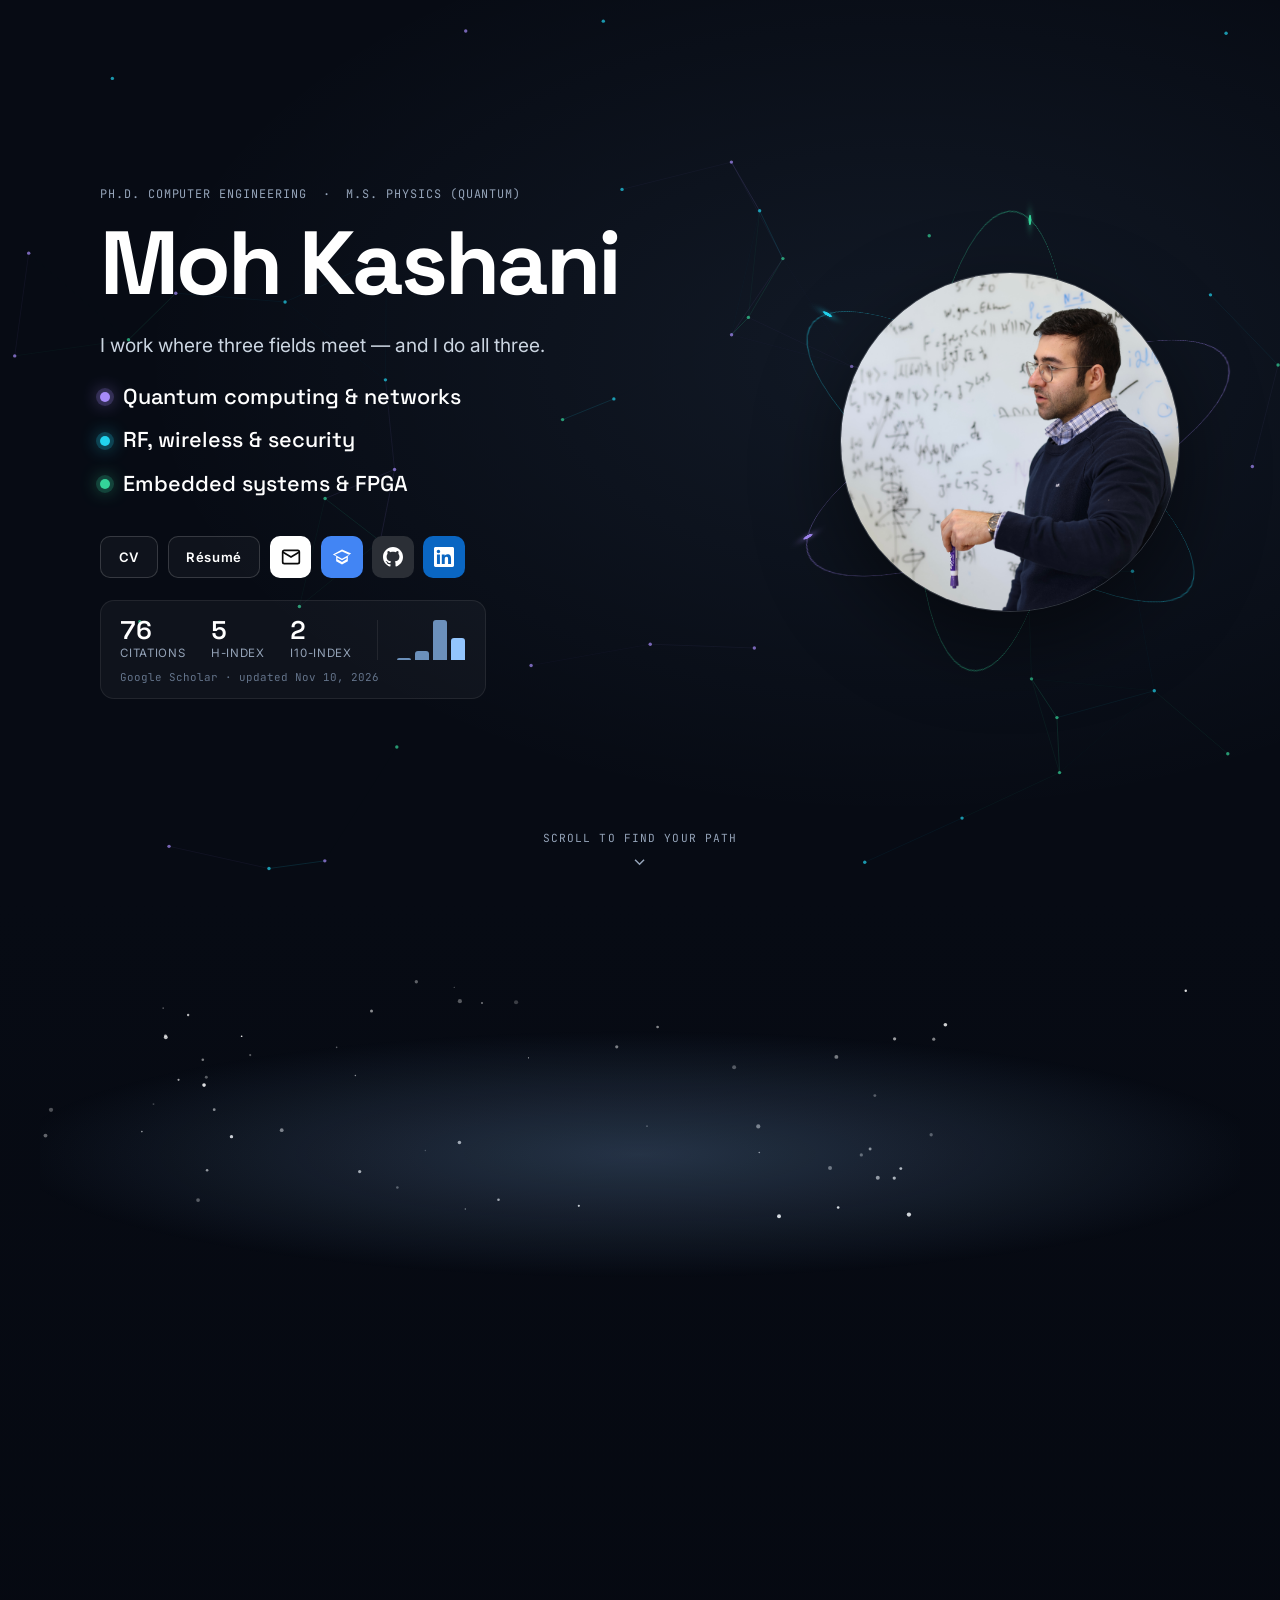
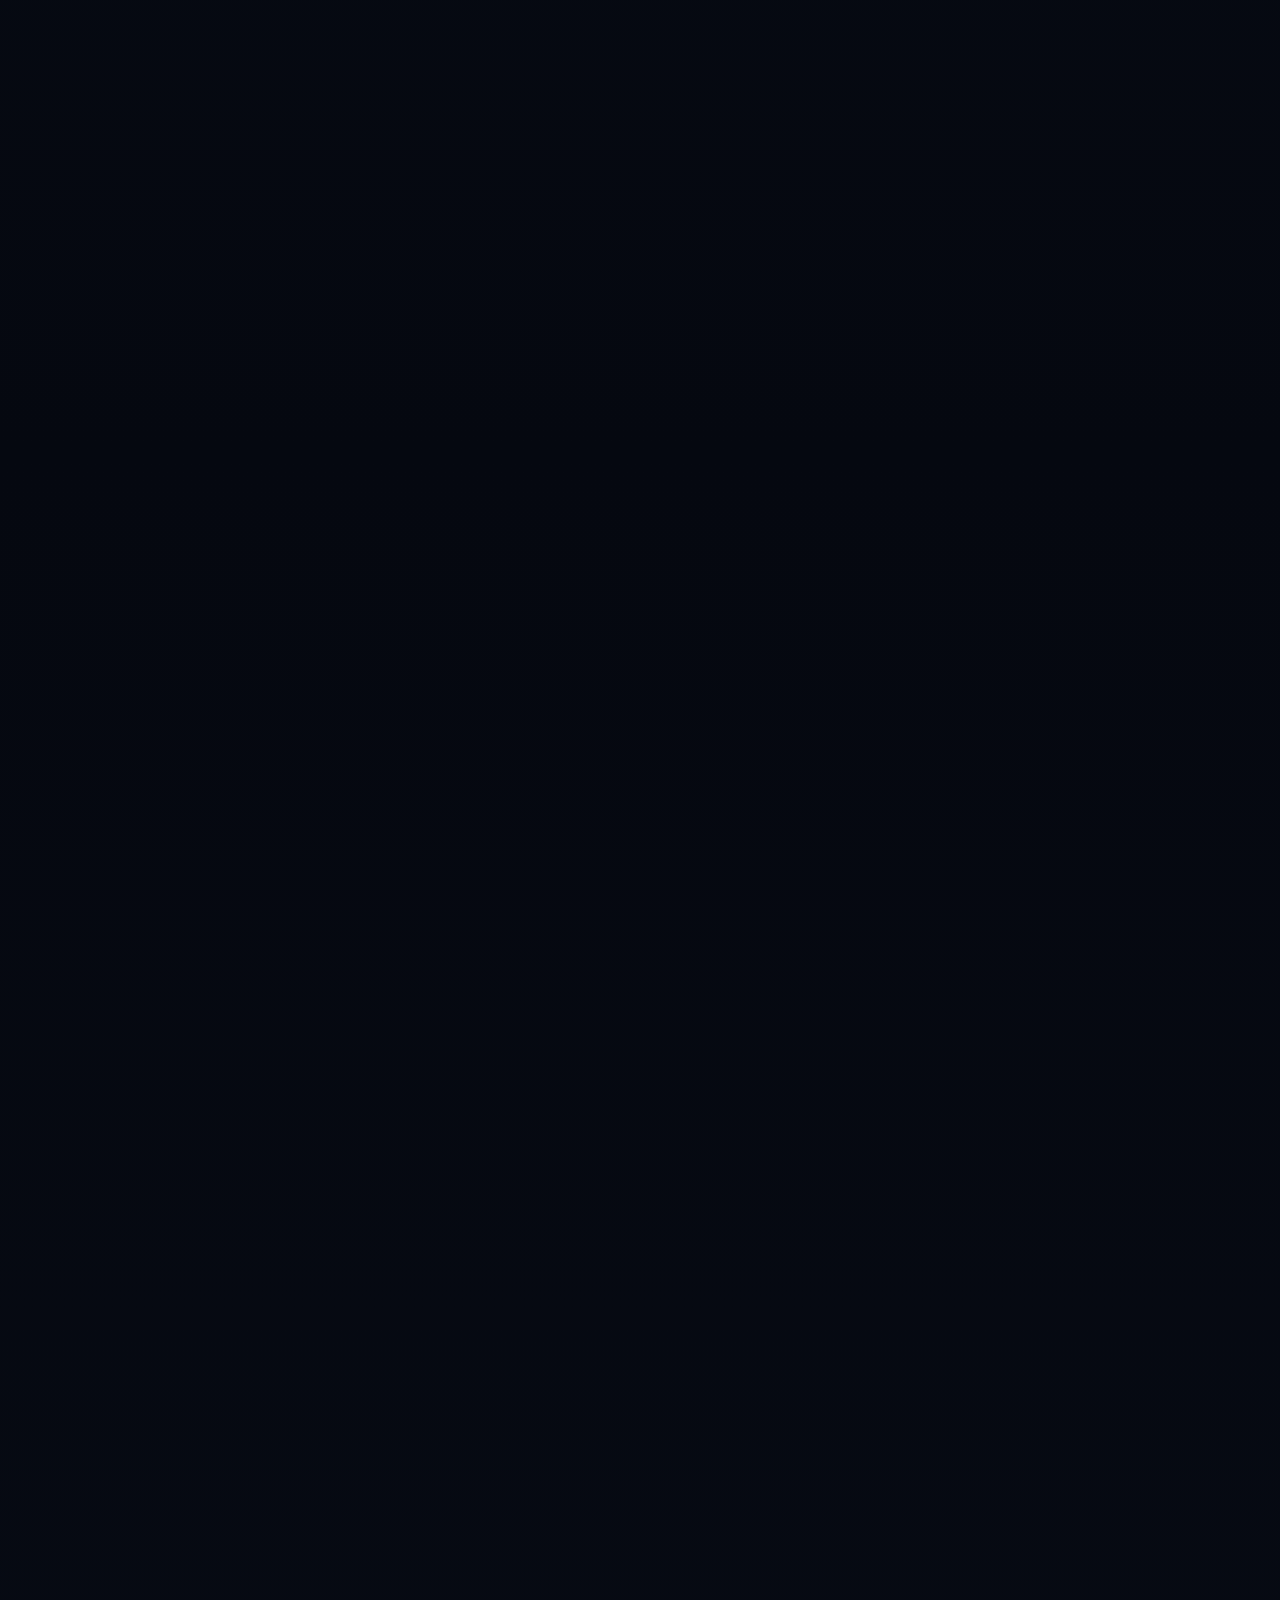
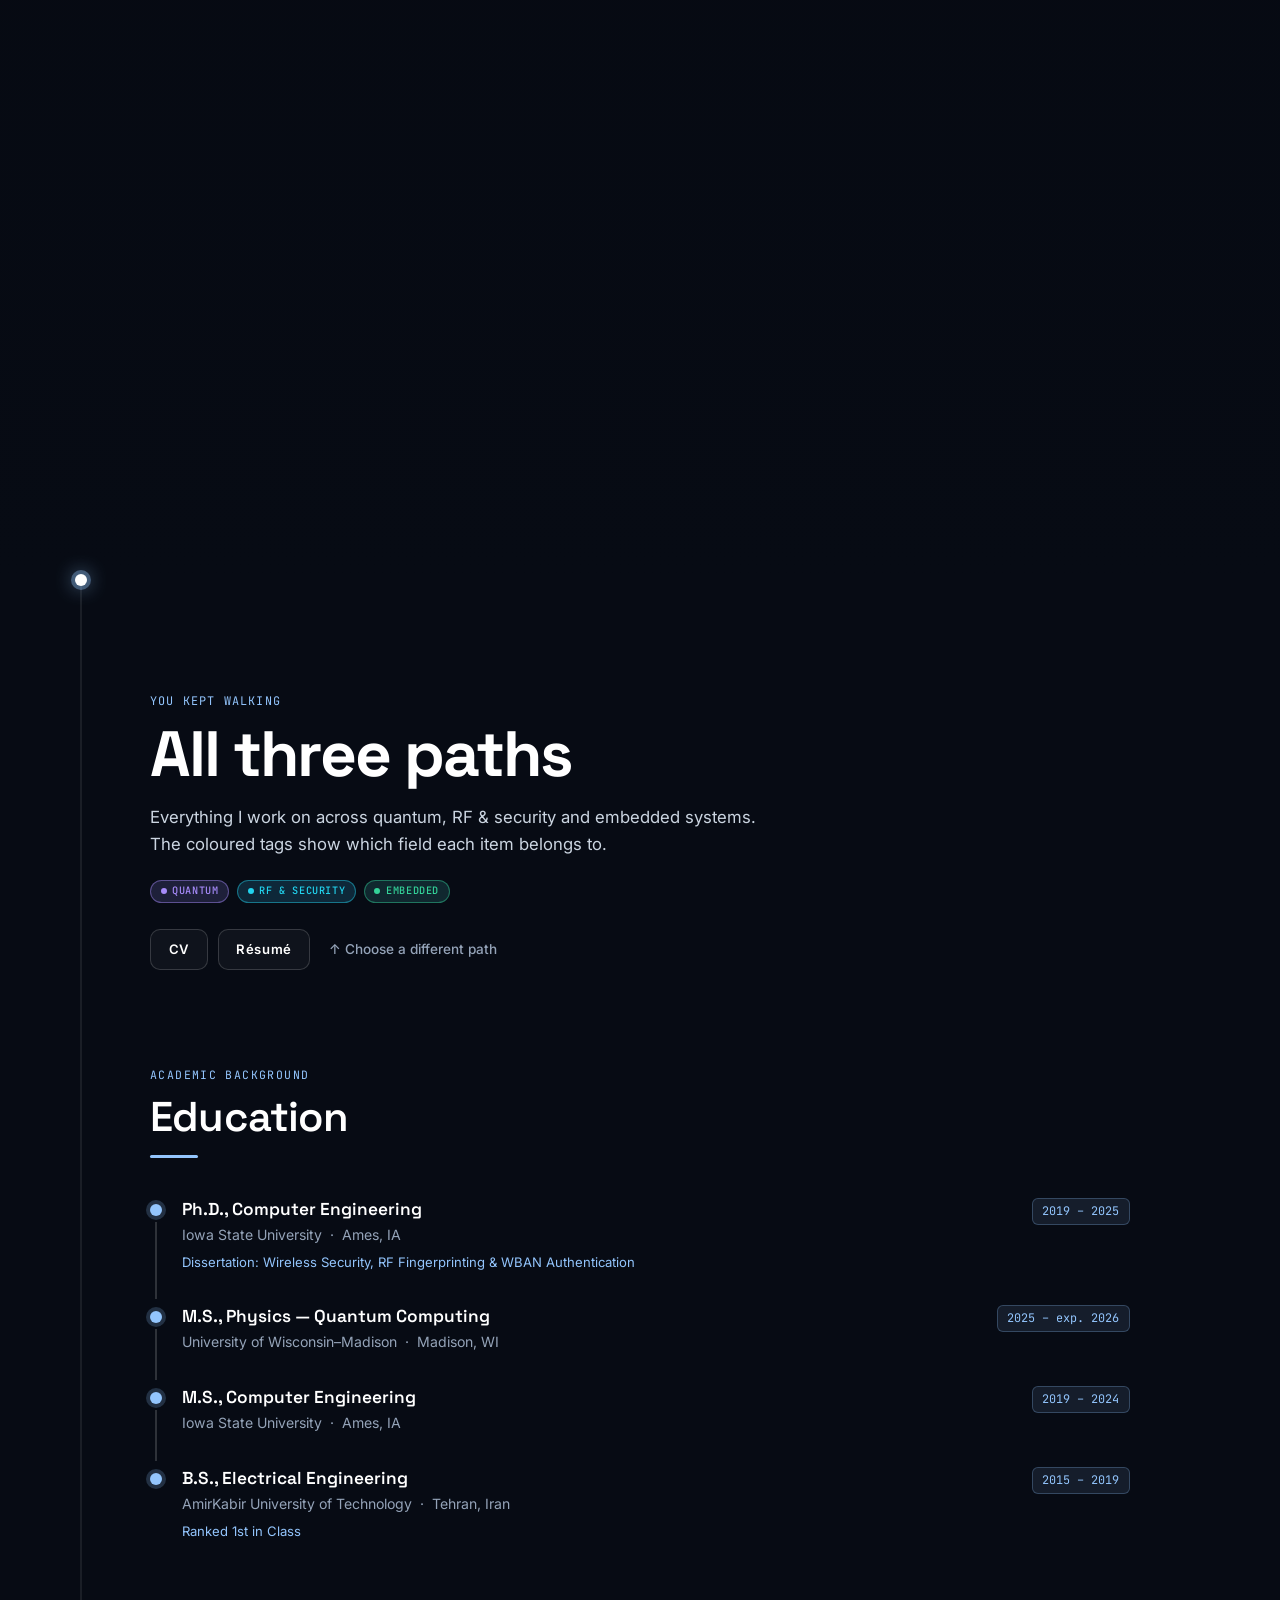
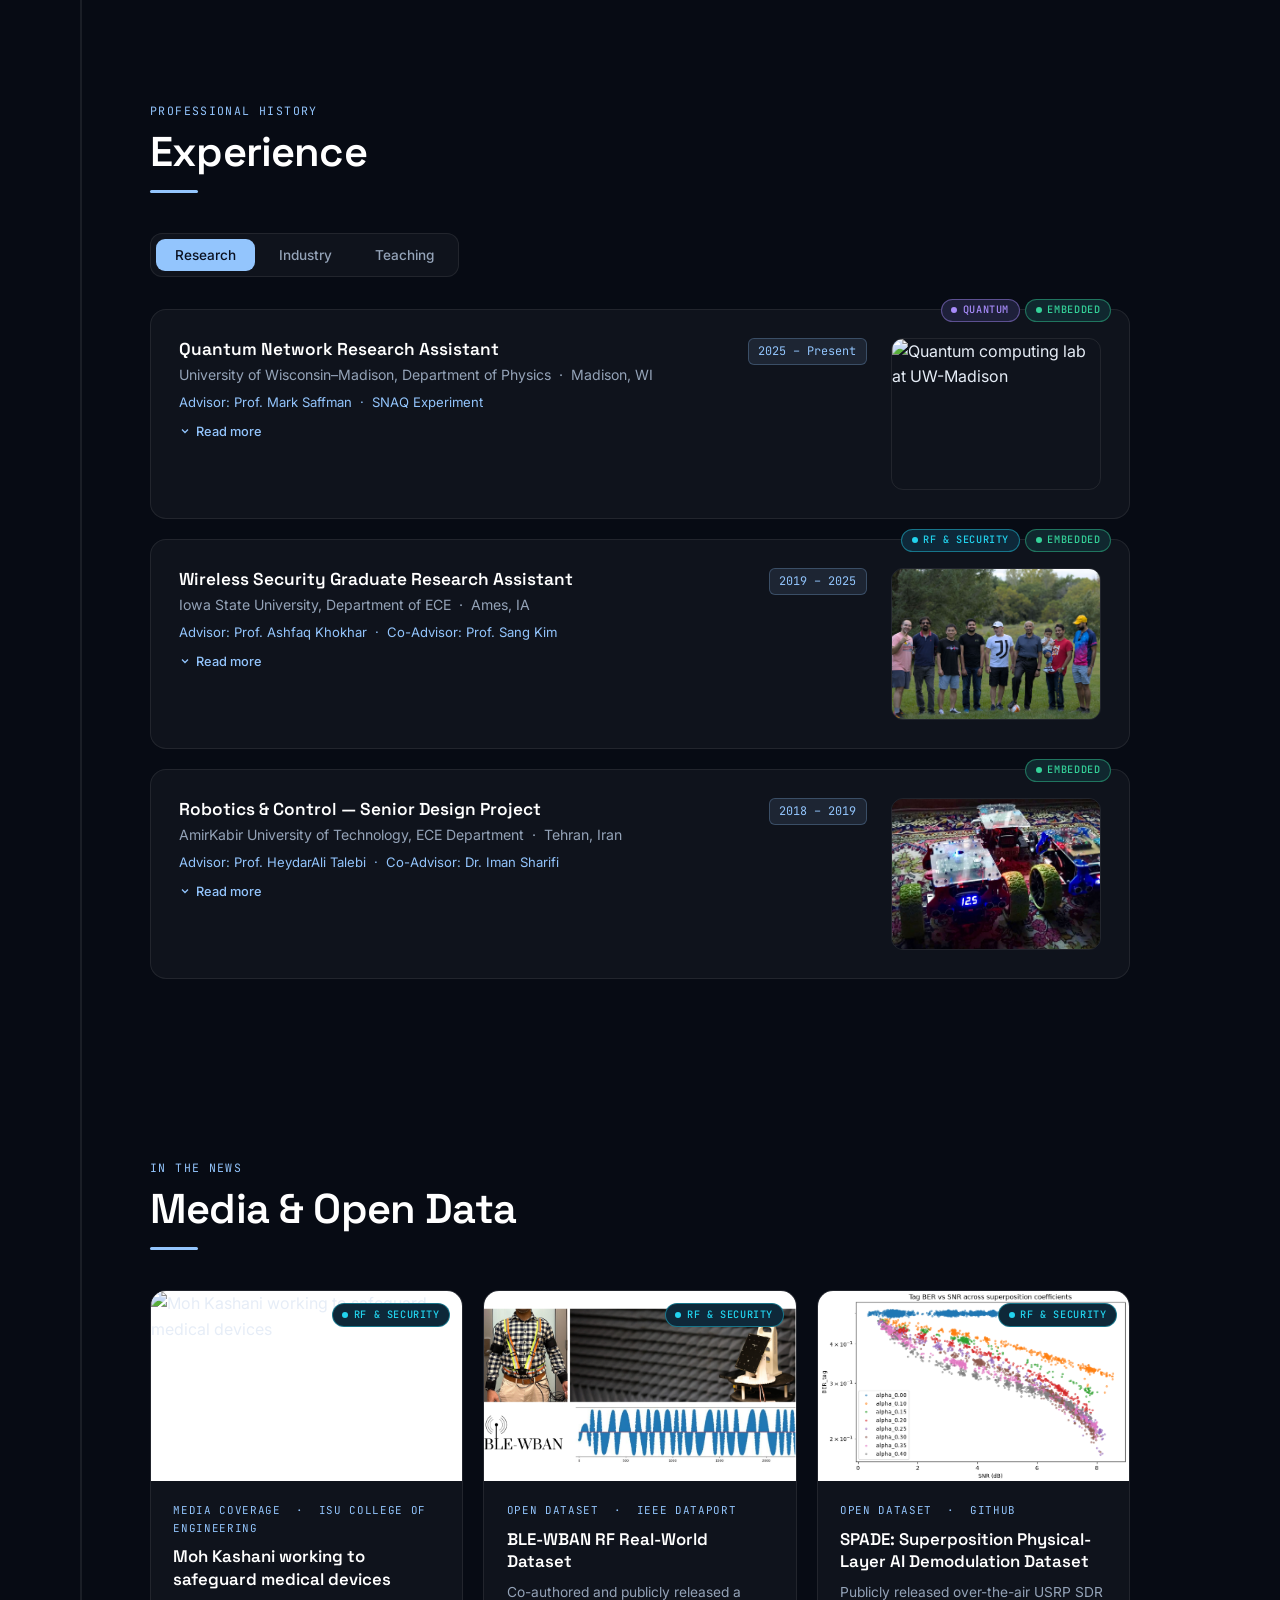
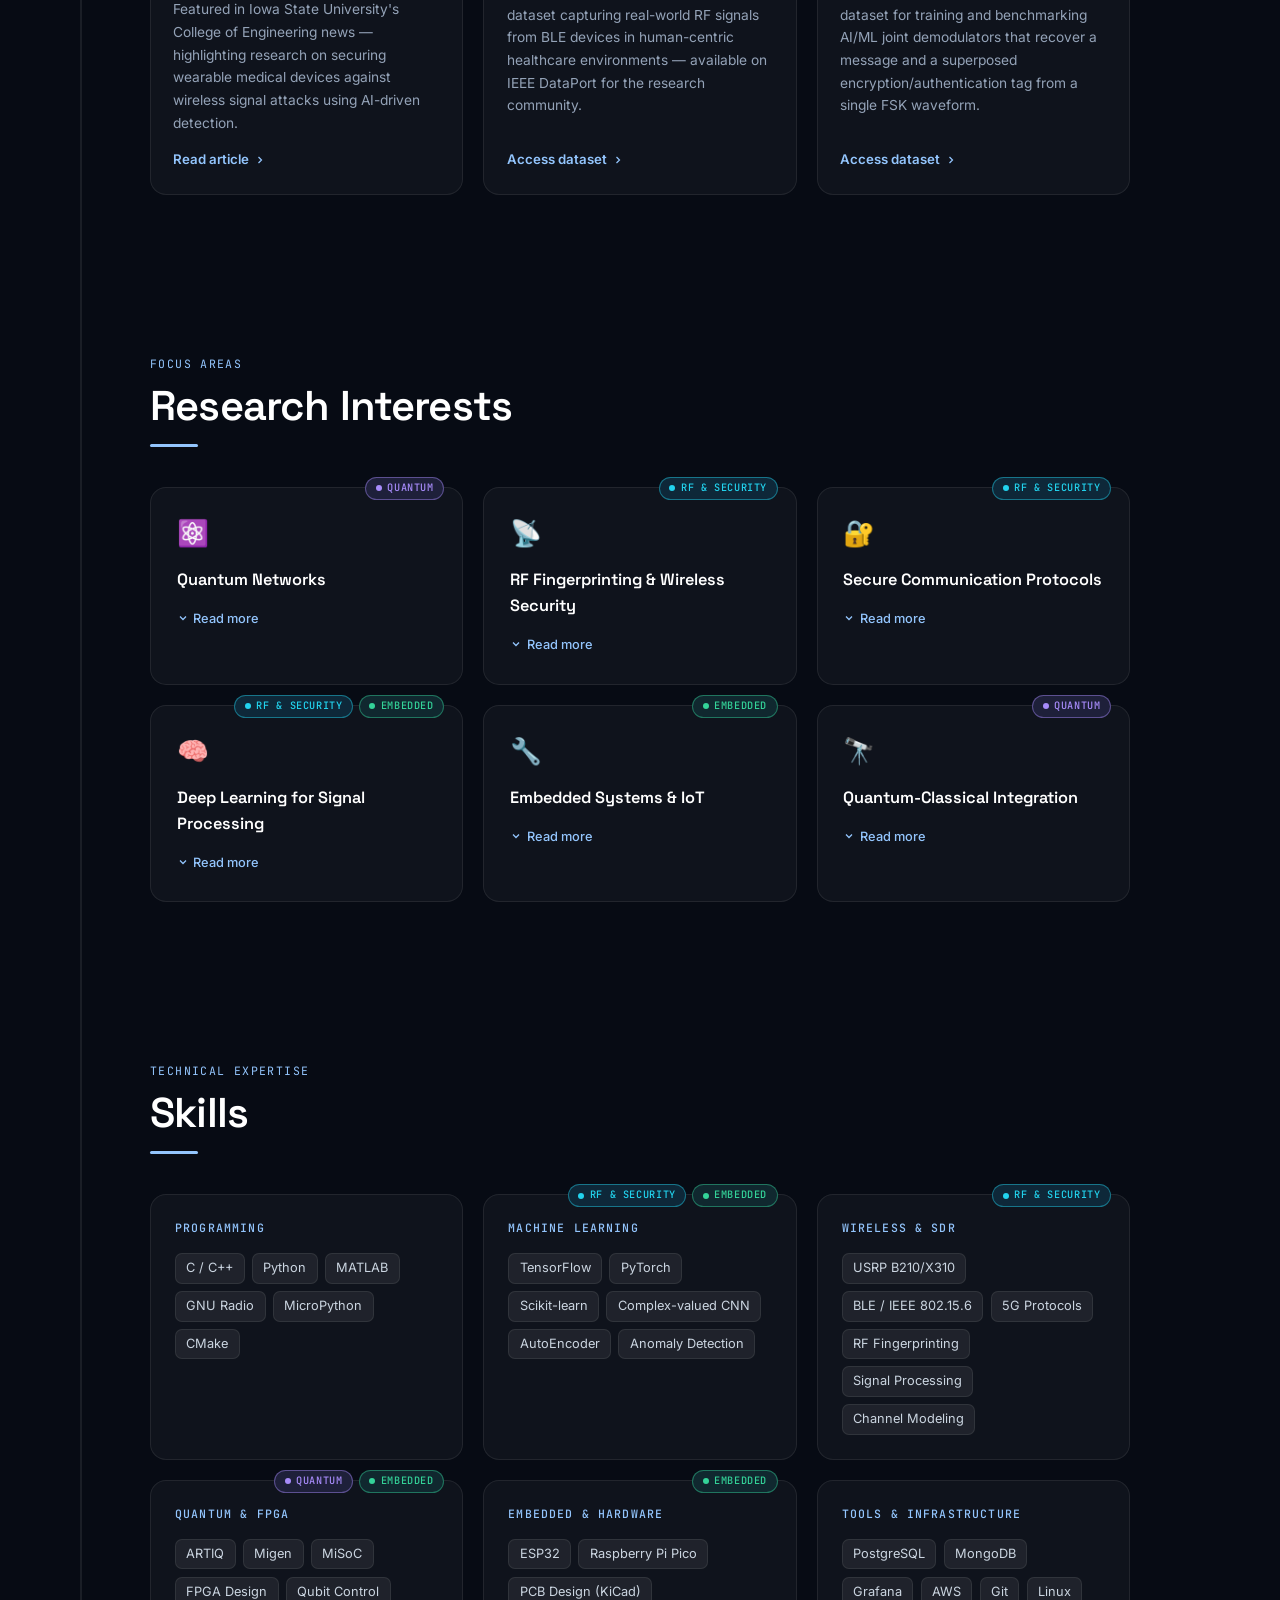
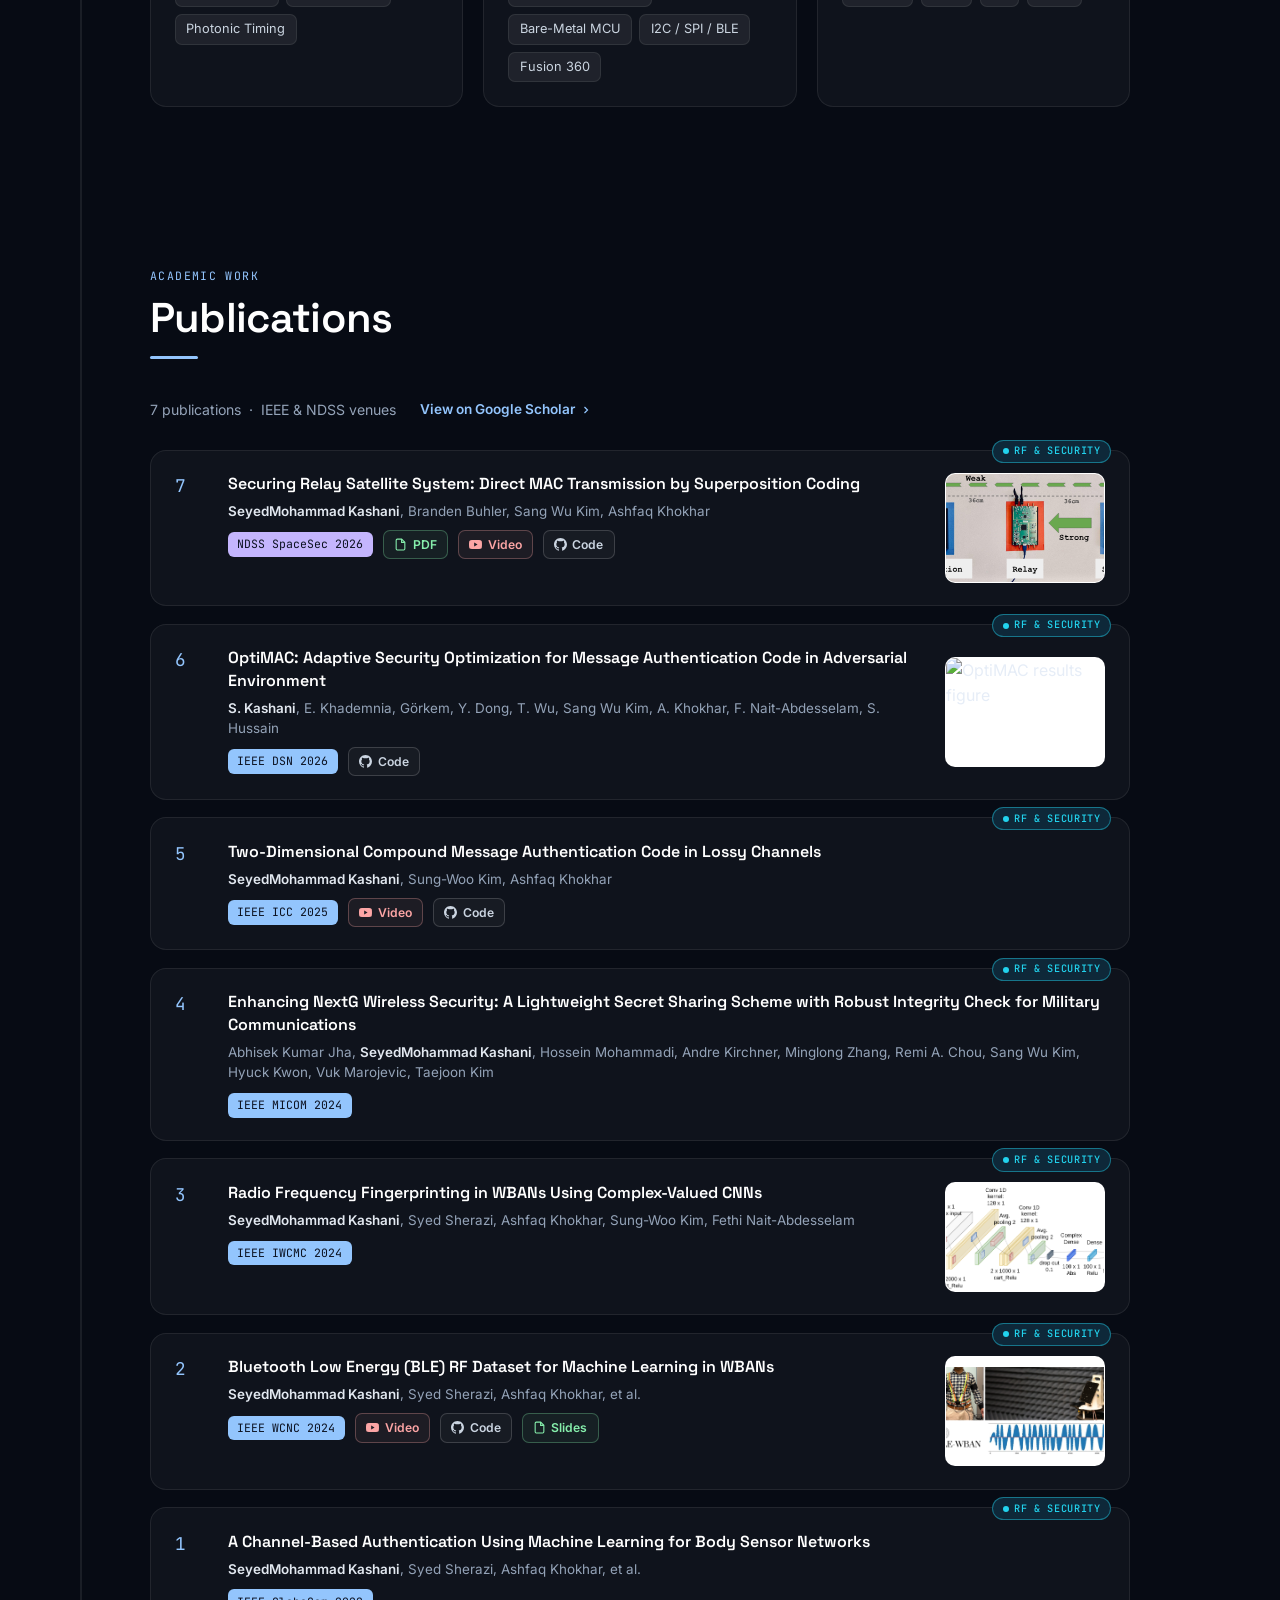
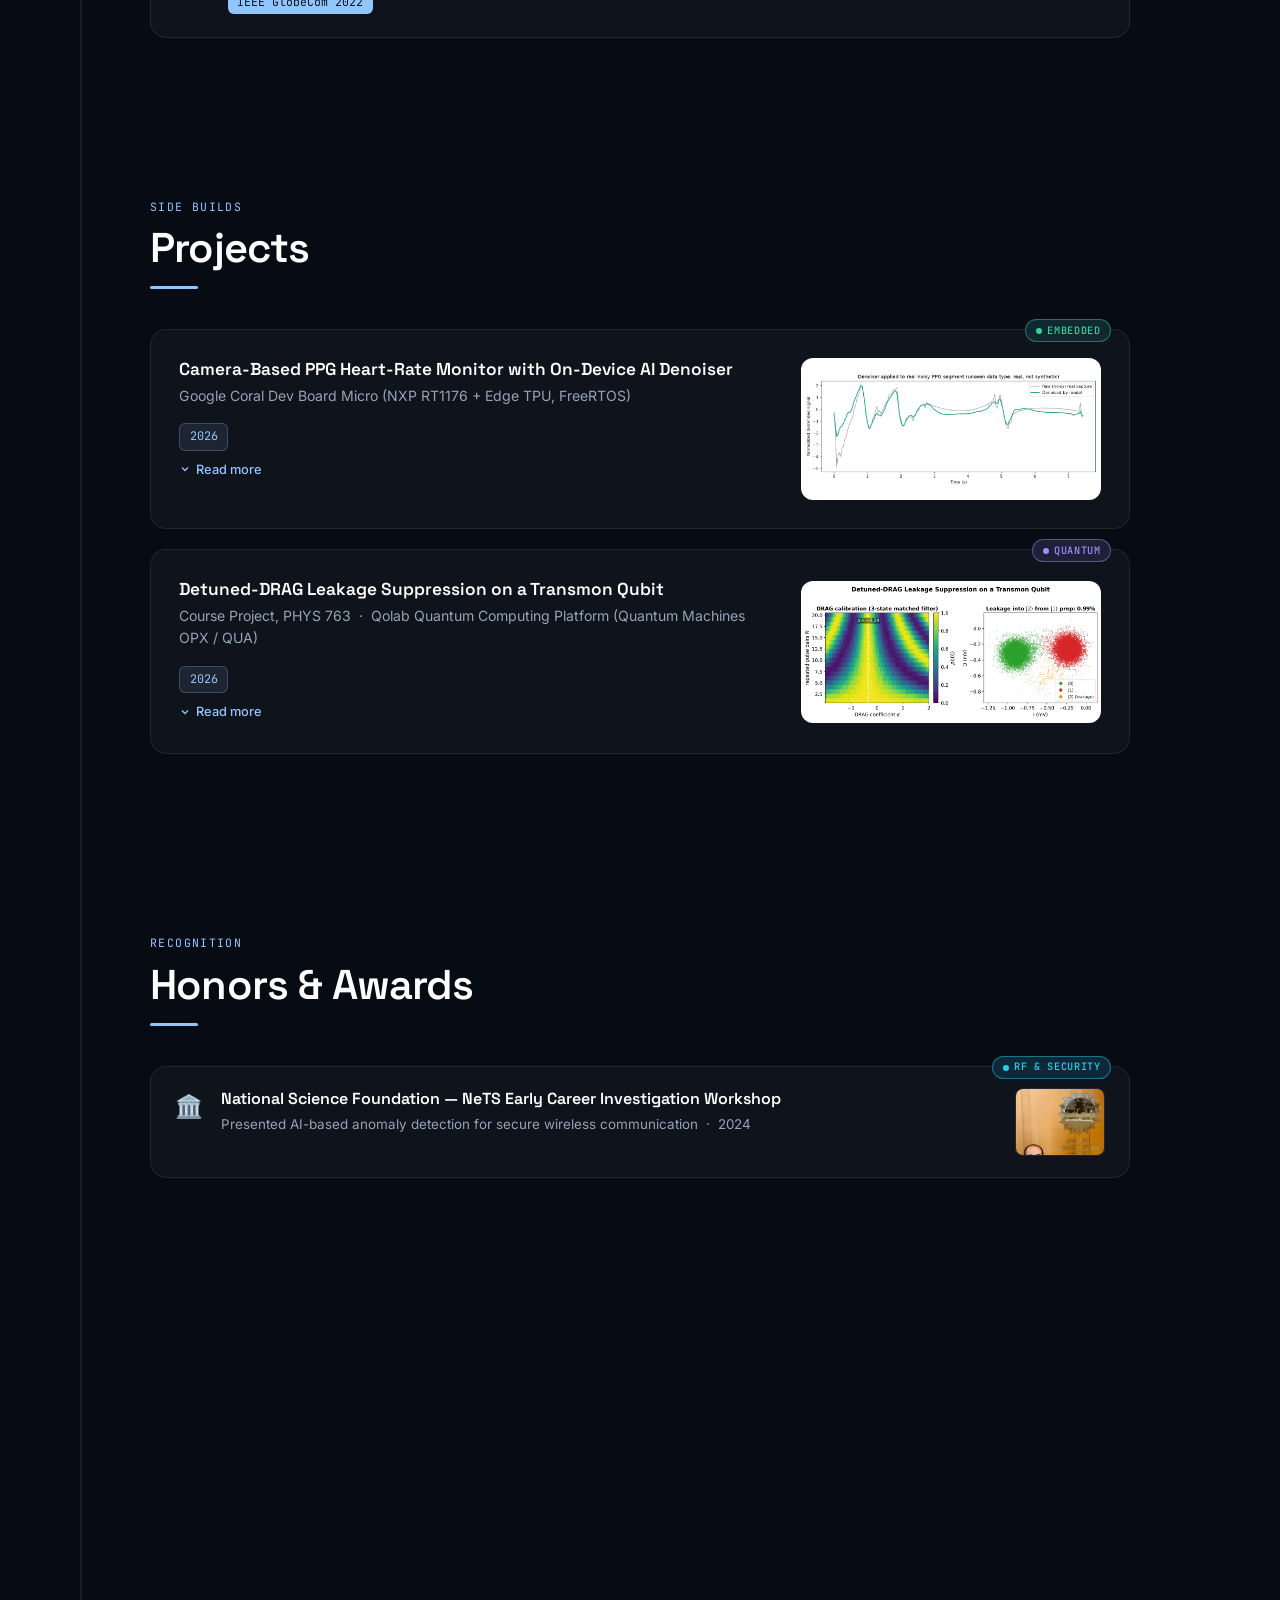
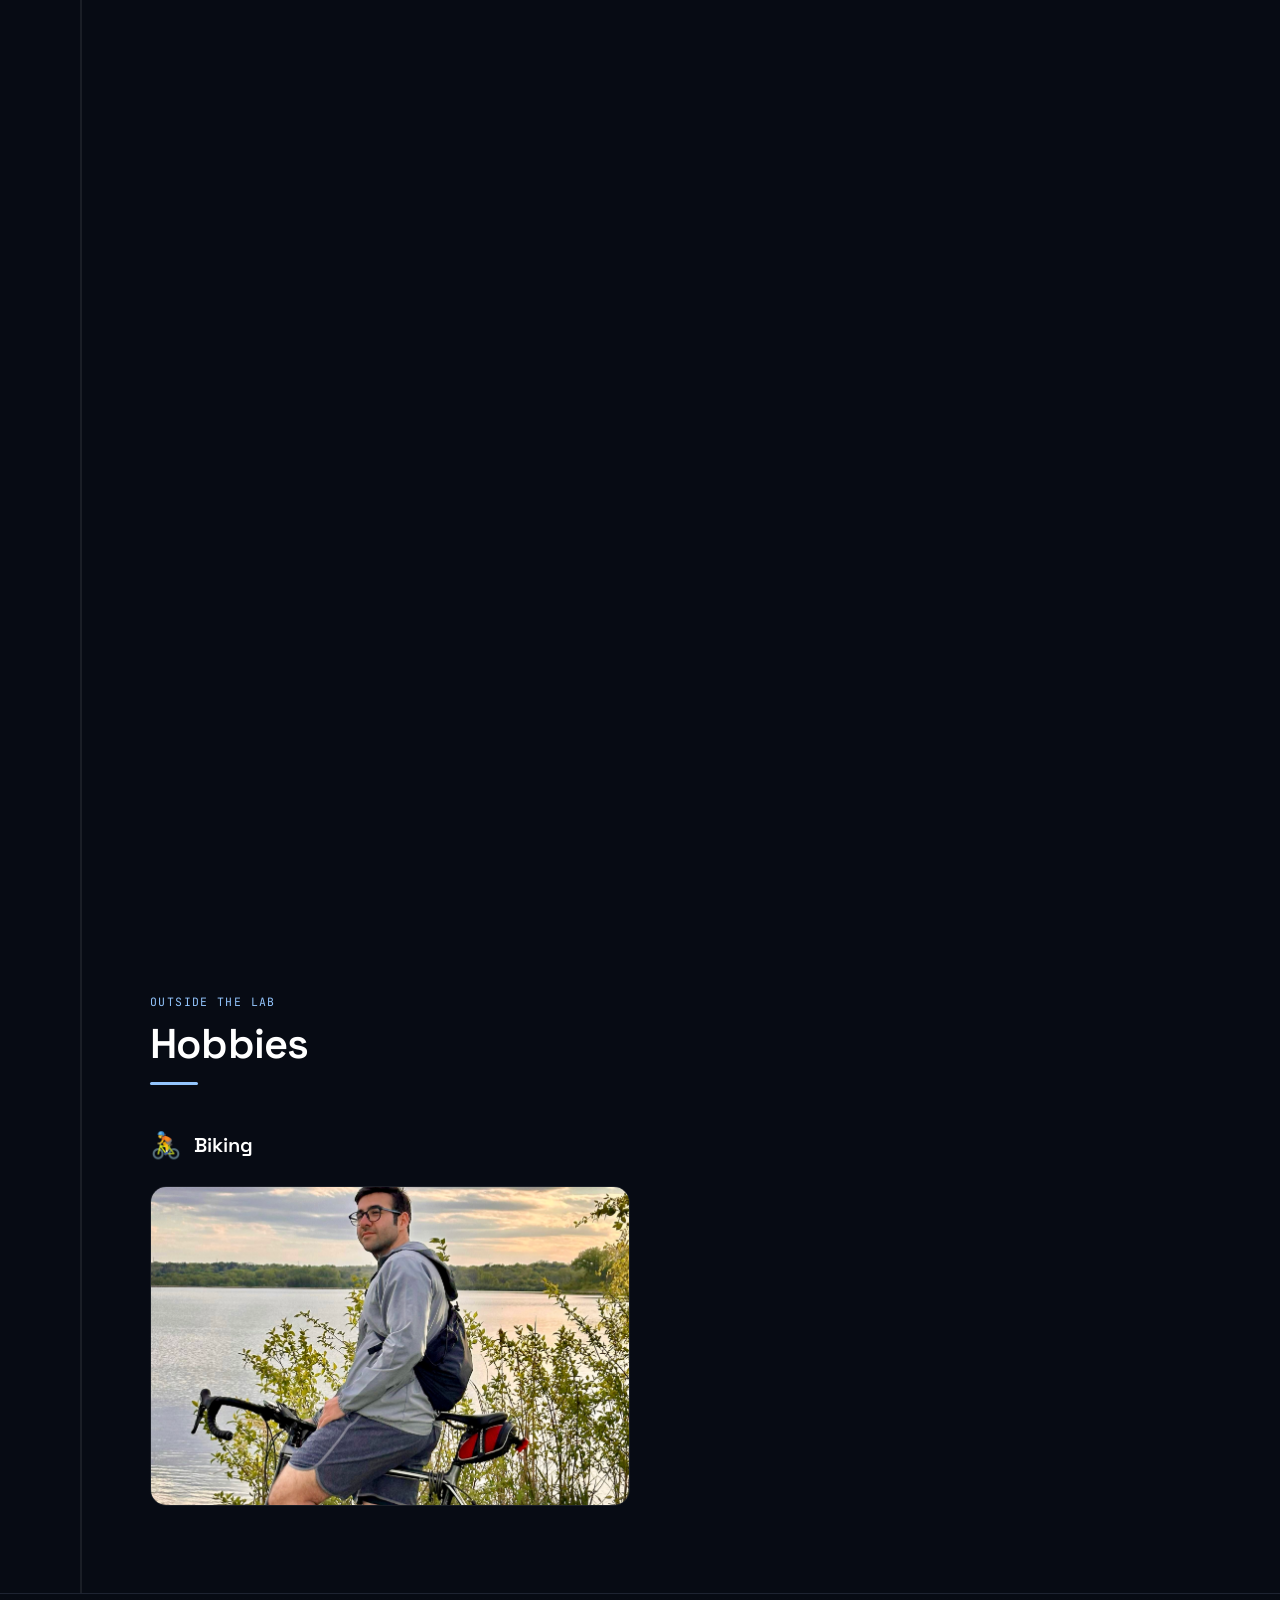
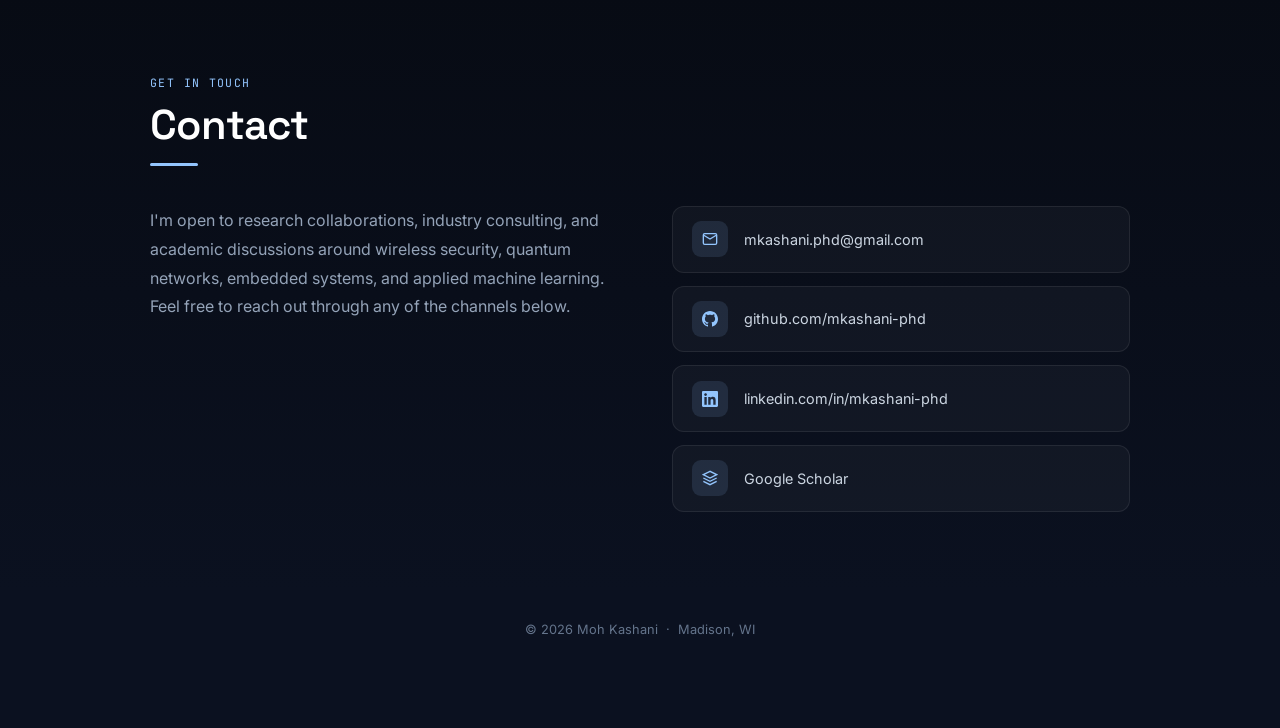
==== index.html @ 73354587 "Point CV links at renamed MohKashani_CV.pdf Co-Authored-By: Claude Opus 5.5 <noreply@anthropic.com>" ====
<!DOCTYPE html>
<html lang="en">
<head>
  <meta charset="UTF-8" />
  <meta name="viewport" content="width=device-width, initial-scale=1.0" />
  <meta name="description" content="Moh Kashani — Ph.D. in Computer Engineering. Research in quantum networks, wireless security, RF fingerprinting, and embedded systems." />
  <title>Moh Kashani</title>
  <link rel="preconnect" href="https://fonts.googleapis.com" />
  <link rel="preconnect" href="https://fonts.gstatic.com" crossorigin />
  <link href="https://fonts.googleapis.com/css2?family=Space+Grotesk:wght@500;600;700&family=Inter:wght@400;500;600&family=JetBrains+Mono:wght@500&display=swap" rel="stylesheet" />
  <link rel="stylesheet" href="style.css" />
  <script>
    // Set the track before first paint so the accent colour doesn't flash
    (function () {
      var d = document.documentElement, q = new URLSearchParams(location.search).get('track') || location.hash.slice(1);
      d.classList.add('js');
      if (['quantum', 'rf', 'embedded'].indexOf(q) !== -1) d.dataset.track = q;
    })();
  </script>
</head>
<body>

  <!-- ======== NAVBAR ======== -->
  <nav id="navbar">
    <a href="#home" class="nav-brand">Moh Kashani</a>
    <button class="nav-toggle" onclick="toggleMenu()" aria-label="Toggle menu">
      <span></span><span></span><span></span>
    </button>
    <ul class="nav-links" id="nav-links">
      <li><a href="#education" onclick="closeMenu()">Education</a></li>
      <li><a href="#experience" onclick="closeMenu()">Experience</a></li>
      <li><a href="#media" onclick="closeMenu()">Media</a></li>
      <li><a href="#research" onclick="closeMenu()">Research</a></li>
      <li><a href="#publications" onclick="closeMenu()">Publications</a></li>
      <li><a href="#projects" onclick="closeMenu()">Projects</a></li>
      <li><a href="#awards" onclick="closeMenu()">Awards</a></li>
      <li><a href="#talks" onclick="closeMenu()">Talks</a></li>
      <li><a href="#hobbies" onclick="closeMenu()">Hobbies</a></li>
      <li><a href="#contact" onclick="closeMenu()">Contact</a></li>
    </ul>
    <div class="scroll-progress" id="scroll-progress"></div>
  </nav>

  <!-- ======== TRACK SWITCHER (floating) ======== -->
  <nav class="track-dock" id="track-dock" aria-label="Choose a field">
    <span class="dock-indicator" id="dock-indicator"></span>
    <span class="dock-label">Path</span>
    <button data-choose="all">All</button>
    <button data-choose="quantum"><span aria-hidden="true">⚛️</span> Quantum</button>
    <button data-choose="rf"><span aria-hidden="true">📡</span> <span class="dock-long">RF &amp; Security</span><span class="dock-short">RF</span></button>
    <button data-choose="embedded"><span aria-hidden="true">🔧</span> Embedded</button>
  </nav>
  <!-- ======== TRAVEL OVERLAY (path transition) ======== -->
  <div class="travel" id="travel" aria-hidden="true"></div>

  <!-- ======== INTRO ======== -->
  <section class="intro" id="home">
    <canvas id="intro-canvas" aria-hidden="true"></canvas>
    <div class="intro-inner" id="intro-inner">
      <div class="intro-text">
        <p class="intro-kicker">Ph.D. Computer Engineering &nbsp;·&nbsp; M.S. Physics (Quantum)</p>
        <h1 class="intro-name">Moh Kashani</h1>
        <p class="intro-lead">I work where three fields meet — and I do all three.</p>
        <ul class="intro-fields">
          <li style="--c:var(--q)"><span class="field-dot"></span>Quantum computing &amp; networks</li>
          <li style="--c:var(--r)"><span class="field-dot"></span>RF, wireless &amp; security</li>
          <li style="--c:var(--e)"><span class="field-dot"></span>Embedded systems &amp; FPGA</li>
        </ul>
        <div class="intro-actions">
          <a href="MohKashani_CV.pdf" download class="btn-doc" data-cv>CV</a>
          <a href="Resume.docx.pdf" download class="btn-doc" data-resume>Résumé</a>
            <a href="mailto:mkashani.phd@gmail.com" class="btn-primary btn-icon-only" aria-label="Contact Me">
              <svg width="20" height="20" viewBox="0 0 24 24" fill="none" stroke="currentColor" stroke-width="2"><path d="M4 4h16c1.1 0 2 .9 2 2v12c0 1.1-.9 2-2 2H4c-1.1 0-2-.9-2-2V6c0-1.1.9-2 2-2z"/><polyline points="22,6 12,12 2,6"/></svg>
            </a>
            <a href="https://scholar.google.com/citations?user=5fMw68EAAAAJ&hl=en" target="_blank" rel="noopener" class="btn-brand btn-scholar btn-icon-only" aria-label="Google Scholar">
              <svg width="20" height="20" viewBox="0 0 24 24" fill="currentColor"><path d="M12 3L1 9l4 2.18v6L12 21l7-3.82v-6L21 9l2-1.09L12 3zm5.5 11.82L12 18l-5.5-3.18V13l5.5 3 5.5-3v1.82zM12 14L3.5 9.27 12 5.5l8.5 3.77L12 14z"/></svg>
            </a>
            <a href="https://github.com/mkashani-phd" target="_blank" rel="noopener" class="btn-brand btn-github btn-icon-only" aria-label="GitHub">
              <svg width="20" height="20" viewBox="0 0 24 24" fill="currentColor"><path d="M12 0c-6.626 0-12 5.373-12 12 0 5.302 3.438 9.8 8.207 11.387.599.111.793-.261.793-.577v-2.234c-3.338.726-4.033-1.416-4.033-1.416-.546-1.387-1.333-1.756-1.333-1.756-1.089-.745.083-.729.083-.729 1.205.084 1.839 1.237 1.839 1.237 1.07 1.834 2.807 1.304 3.492.997.107-.775.418-1.305.762-1.604-2.665-.305-5.467-1.334-5.467-5.931 0-1.311.469-2.381 1.236-3.221-.124-.303-.535-1.524.117-3.176 0 0 1.008-.322 3.301 1.23.957-.266 1.983-.399 3.003-.404 1.02.005 2.047.138 3.006.404 2.291-1.552 3.297-1.23 3.297-1.23.653 1.653.242 2.874.118 3.176.77.84 1.235 1.911 1.235 3.221 0 4.609-2.807 5.624-5.479 5.921.43.372.823 1.102.823 2.222v3.293c0 .319.192.694.801.576 4.765-1.589 8.199-6.086 8.199-11.386 0-6.627-5.373-12-12-12z"/></svg>
            </a>
            <a href="https://www.linkedin.com/in/mkashani-phd/" target="_blank" rel="noopener" class="btn-brand btn-linkedin btn-icon-only" aria-label="LinkedIn">
              <svg width="20" height="20" viewBox="0 0 24 24" fill="currentColor"><path d="M20.447 20.452h-3.554v-5.569c0-1.328-.027-3.037-1.852-3.037-1.853 0-2.136 1.445-2.136 2.939v5.667H9.351V9h3.414v1.561h.046c.477-.9 1.637-1.85 3.37-1.85 3.601 0 4.267 2.37 4.267 5.455v6.286zM5.337 7.433c-1.144 0-2.063-.926-2.063-2.065 0-1.138.92-2.063 2.063-2.063 1.14 0 2.064.925 2.064 2.063 0 1.139-.925 2.065-2.064 2.065zm1.782 13.019H3.555V9h3.564v11.452zM22.225 0H1.771C.792 0 0 .774 0 1.729v20.542C0 23.227.792 24 1.771 24h20.451C23.2 24 24 23.227 24 22.271V1.729C24 .774 23.2 0 22.222 0h.003z"/></svg>
            </a>
        </div>
        <!-- Google Scholar stats: values below are a fallback; site.js refreshes them from scholar.json on load -->
        <a class="scholar-stats" id="scholar-stats" href="https://scholar.google.com/citations?user=5fMw68EAAAAJ&hl=en" target="_blank" rel="noopener" aria-label="Google Scholar profile statistics">
          <span class="ss-stat"><span class="ss-num" data-ss="citations">76</span><span class="ss-label">Citations</span></span>
          <span class="ss-stat"><span class="ss-num" data-ss="h_index">5</span><span class="ss-label">h-index</span></span>
          <span class="ss-stat"><span class="ss-num" data-ss="i10_index">2</span><span class="ss-label">i10-index</span></span>
          <span class="ss-chart" id="ss-chart" aria-hidden="true"></span>
          <span class="ss-foot">Google Scholar<span class="ss-updated" id="ss-updated"></span></span>
        </a>
      </div>
      <div class="intro-photo">
        <span class="orbit" style="--c:var(--q); --tilt:-25deg; --dur:9s"></span>
        <span class="orbit" style="--c:var(--r); --tilt:35deg; --dur:12s"></span>
        <span class="orbit" style="--c:var(--e); --tilt:95deg; --dur:15s"></span>
        <img src="img/personal_image.jpg" alt="Moh Kashani" />
      </div>
    </div>
    <div class="intro-cue" id="intro-cue">
      <span>Scroll to find your path</span>
      <svg width="18" height="18" viewBox="0 0 24 24" fill="none" stroke="currentColor" stroke-width="2"><polyline points="6 9 12 15 18 9"/></svg>
    </div>
  </section>

  <!-- ======== THE FORK — road splits into three paths as you scroll ======== -->
  <section class="fork" id="fork" aria-label="Choose a path">
    <div class="fork-stage" id="fork-stage">
      <div class="fork-head">
        <p class="fork-line" id="fork-line-1">The road splits three ways.</p>
        <p class="fork-line fork-line-2" id="fork-line-2">Pick a path — <span>or keep scrolling to see everything.</span></p>
      </div>
      <div class="road-cam" id="road-cam">
        <svg class="road" id="road" viewBox="0 0 1000 800" preserveAspectRatio="xMidYMax meet" aria-hidden="false">
          <defs>
            <linearGradient id="g-trunk" x1="0" y1="1" x2="0" y2="0">
              <stop offset="0" stop-color="#1c2638"/>
              <stop offset="1" stop-color="#101827"/>
            </linearGradient>
            <radialGradient id="g-horizon" cx="0.5" cy="0.5" r="0.5">
              <stop offset="0" stop-color="#93c5fd" stop-opacity="0.22"/>
              <stop offset="1" stop-color="#93c5fd" stop-opacity="0"/>
            </radialGradient>
            <clipPath id="trunk-clip">
              <rect id="trunk-clip-rect" x="0" y="800" width="1000" height="0"/>
            </clipPath>
            <mask id="m-quantum" maskUnits="userSpaceOnUse" x="0" y="0" width="1000" height="800">
              <path class="branch-reveal" d="M500,440 Q470,290 160,210" pathLength="1" stroke="#fff" stroke-width="140" fill="none" stroke-dasharray="1 1" stroke-dashoffset="1"/>
            </mask>
            <mask id="m-rf" maskUnits="userSpaceOnUse" x="0" y="0" width="1000" height="800">
              <path class="branch-reveal" d="M500,440 Q500,300 500,170" pathLength="1" stroke="#fff" stroke-width="140" fill="none" stroke-dasharray="1 1" stroke-dashoffset="1"/>
            </mask>
            <mask id="m-embedded" maskUnits="userSpaceOnUse" x="0" y="0" width="1000" height="800">
              <path class="branch-reveal" d="M500,440 Q530,290 840,210" pathLength="1" stroke="#fff" stroke-width="140" fill="none" stroke-dasharray="1 1" stroke-dashoffset="1"/>
            </mask>
          </defs>
          <g id="stars"></g>
          <ellipse class="horizon" cx="500" cy="215" rx="560" ry="110" fill="url(#g-horizon)"/>
          <g clip-path="url(#trunk-clip)">
            <path class="trunk" d="M290,800 L710,800 L548,430 L452,430 Z"/>
            <path class="trunk-edge" d="M290,800 L452,430 M710,800 L548,430"/>
            <path class="road-dash trunk-dash" d="M500,800 L500,430"/>
          </g>
          <g class="branch" data-choose="quantum" data-b="quantum" style="--bc:var(--q)" mask="url(#m-quantum)">
            <path class="branch-road" d="M452,430 Q425,285 163,199 L157,221 Q480,300 510,430 Z"/>
            <path class="road-dash branch-dash" d="M500,430 Q470,290 160,210"/>
          </g>
          <g class="branch" data-choose="rf" data-b="rf" style="--bc:var(--r)" mask="url(#m-rf)">
            <path class="branch-road" d="M470,430 Q480,300 491,170 L509,170 Q520,300 530,430 Z"/>
            <path class="road-dash branch-dash" d="M500,430 Q500,300 500,170"/>
          </g>
          <g class="branch" data-choose="embedded" data-b="embedded" style="--bc:var(--e)" mask="url(#m-embedded)">
            <path class="branch-road" d="M548,430 Q575,285 837,199 L843,221 Q520,300 490,430 Z"/>
            <path class="road-dash branch-dash" d="M500,430 Q530,290 840,210"/>
          </g>
          <g class="dests" id="dests">
            <g class="dest" data-choose="quantum" data-b="quantum" style="--bc:var(--q)" tabindex="0" role="button" aria-label="Quantum path">
              <circle class="dest-halo" cx="160" cy="210" r="44"/>
              <circle class="dest-core" cx="160" cy="210" r="30"/>
              <svg class="track-anim" x="136" y="186" width="48" height="48" viewBox="0 0 64 64">
                <g><ellipse cx="32" cy="32" rx="26" ry="9"/><circle r="2.6" class="fill"><animateMotion dur="3s" repeatCount="indefinite" path="M6,32 a26,9 0 1,0 52,0 a26,9 0 1,0 -52,0"/></circle></g>
                <g transform="rotate(60 32 32)"><ellipse cx="32" cy="32" rx="26" ry="9"/><circle r="2.6" class="fill"><animateMotion dur="4s" repeatCount="indefinite" path="M58,32 a26,9 0 1,0 -52,0 a26,9 0 1,0 52,0"/></circle></g>
                <g transform="rotate(120 32 32)"><ellipse cx="32" cy="32" rx="26" ry="9"/><circle r="2.6" class="fill"><animateMotion dur="5s" repeatCount="indefinite" path="M6,32 a26,9 0 1,0 52,0 a26,9 0 1,0 -52,0"/></circle></g>
                <circle cx="32" cy="32" r="4" class="fill"/>
              </svg>
              <text class="dest-title" x="160" y="124" text-anchor="middle">Quantum</text>
              <text class="dest-sub" x="160" y="150" text-anchor="middle">Qubit control · ARTIQ · FPGA</text>
            </g>
            <g class="dest" data-choose="rf" data-b="rf" style="--bc:var(--r)" tabindex="0" role="button" aria-label="RF &amp; Security path">
              <circle class="dest-halo" cx="500" cy="170" r="44"/>
              <circle class="dest-core" cx="500" cy="170" r="30"/>
              <svg class="track-anim" x="476" y="146" width="48" height="48" viewBox="0 0 64 64">
                <circle class="anim-ring" cx="32" cy="30" r="6" vector-effect="non-scaling-stroke"/>
                <circle class="anim-ring" cx="32" cy="30" r="6" vector-effect="non-scaling-stroke"/>
                <circle class="anim-ring" cx="32" cy="30" r="6" vector-effect="non-scaling-stroke"/>
                <path d="M32 30 V58 M23 58 H41 M26 44 L32 30 L38 44"/>
                <circle cx="32" cy="30" r="3" class="fill"/>
              </svg>
              <text class="dest-title" x="500" y="84" text-anchor="middle">RF &amp; Security</text>
              <text class="dest-sub" x="500" y="110" text-anchor="middle">RF fingerprinting · Secure protocols</text>
            </g>
            <g class="dest" data-choose="embedded" data-b="embedded" style="--bc:var(--e)" tabindex="0" role="button" aria-label="Embedded path">
              <circle class="dest-halo" cx="840" cy="210" r="44"/>
              <circle class="dest-core" cx="840" cy="210" r="30"/>
              <svg class="track-anim" x="816" y="186" width="48" height="48" viewBox="0 0 64 64">
                <path class="anim-trace" d="M22 27 H10 V10"/><path class="anim-trace" d="M42 37 H54 V54"/><path class="anim-trace" d="M37 22 V8 H54"/><path class="anim-trace" d="M27 42 V56 H10"/>
                <path class="anim-pulse" pathLength="100" d="M22 27 H10 V10"/><path class="anim-pulse" pathLength="100" d="M42 37 H54 V54"/><path class="anim-pulse" pathLength="100" d="M37 22 V8 H54"/><path class="anim-pulse" pathLength="100" d="M27 42 V56 H10"/>
                <rect x="22" y="22" width="20" height="20" rx="2.5"/>
                <rect x="28" y="28" width="8" height="8" rx="1" class="fill"/>
              </svg>
              <text class="dest-title" x="840" y="124" text-anchor="middle">Embedded</text>
              <text class="dest-sub" x="840" y="150" text-anchor="middle">Firmware · PCB · Edge AI</text>
            </g>
          </g>
        </svg>
      </div>
      <div class="fork-foot" id="fork-foot">
        <div class="fork-pills">
          <button data-choose="quantum" style="--bc:var(--q)">Quantum</button>
          <button data-choose="rf" style="--bc:var(--r)">RF &amp; Security</button>
          <button data-choose="embedded" style="--bc:var(--e)">Embedded</button>
        </div>
        <button class="fork-all" data-choose="all">See everything</button>
      </div>
    </div>
  </section>

  <!-- ======== CONTENT ======== -->
  <div class="content" id="content">
    <div class="content-road" aria-hidden="true">
      <div class="content-road-fill" id="content-road-fill">
        <span class="lane lane-quantum"></span><span class="lane lane-rf"></span><span class="lane lane-embedded"></span>
      </div>
    </div>

    <header class="path-head">
      <div class="container">
        <p class="path-kicker" id="path-kicker"></p>
        <h2 class="path-title" id="path-title"></h2>
        <p class="path-desc" id="path-desc"></p>
        <div class="path-legend">
          <span class="field-chip" data-f="quantum">Quantum</span>
          <span class="field-chip" data-f="rf">RF &amp; Security</span>
          <span class="field-chip" data-f="embedded">Embedded</span>
        </div>
        <div class="path-actions">
          <a href="MohKashani_CV.pdf" download class="btn-doc" data-cv>CV</a>
          <a href="Resume.docx.pdf" download class="btn-doc" data-resume>Résumé</a>
          <button class="path-switch" id="path-switch">↑ Choose a different path</button>
        </div>
      </div>
    </header>

  <main id="main">

  <!-- ======== EDUCATION ======== -->
  <section id="education" class="section-white">
    <div class="container">
      <p class="section-label">Academic Background</p>
      <h2 class="section-title">Education</h2>
      <div class="section-divider"></div>
      <div class="edu-list">

        <div class="edu-item">
          <div class="edu-icon-col">
            <div class="edu-dot"></div>
            <div class="edu-line"></div>
          </div>
          <div class="edu-body">
            <div class="edu-header">
              <div>
                <div class="edu-degree">Ph.D., Computer Engineering</div>
                <div class="edu-school">Iowa State University &nbsp;·&nbsp; Ames, IA</div>
                <div class="edu-advisor">Dissertation: Wireless Security, RF Fingerprinting &amp; WBAN Authentication</div>
              </div>
              <span class="edu-year">2019 – 2025</span>
            </div>
          </div>
        </div>

        <div class="edu-item">
          <div class="edu-icon-col">
            <div class="edu-dot"></div>
            <div class="edu-line"></div>
          </div>
          <div class="edu-body">
            <div class="edu-header">
              <div>
                <div class="edu-degree">M.S., Physics — Quantum Computing</div>
                <div class="edu-school">University of Wisconsin–Madison &nbsp;·&nbsp; Madison, WI</div>
              </div>
              <span class="edu-year">2025 – exp. 2026</span>
            </div>
          </div>
        </div>

        <div class="edu-item">
          <div class="edu-icon-col">
            <div class="edu-dot"></div>
            <div class="edu-line"></div>
          </div>
          <div class="edu-body">
            <div class="edu-header">
              <div>
                <div class="edu-degree">M.S., Computer Engineering</div>
                <div class="edu-school">Iowa State University &nbsp;·&nbsp; Ames, IA</div>
              </div>
              <span class="edu-year">2019 – 2024</span>
            </div>
          </div>
        </div>

        <div class="edu-item edu-item-last">
          <div class="edu-icon-col">
            <div class="edu-dot"></div>
          </div>
          <div class="edu-body">
            <div class="edu-header">
              <div>
                <div class="edu-degree">B.S., Electrical Engineering</div>
                <div class="edu-school">AmirKabir University of Technology &nbsp;·&nbsp; Tehran, Iran</div>
                <div class="edu-advisor">Ranked 1st in Class</div>
              </div>
              <span class="edu-year">2015 – 2019</span>
            </div>
          </div>
        </div>

      </div>
    </div>
  </section>

  <!-- ======== EXPERIENCE ======== -->
  <section id="experience" class="section-light">
    <div class="container">
      <p class="section-label">Professional History</p>
      <h2 class="section-title">Experience</h2>
      <div class="section-divider"></div>

      <div class="exp-tabs">
        <button class="exp-tab active" data-panel="research-exp" onclick="showTab('research-exp', this)">Research</button>
        <button class="exp-tab" data-panel="industry-exp" onclick="showTab('industry-exp', this)">Industry</button>
        <button class="exp-tab" data-panel="teaching-exp" onclick="showTab('teaching-exp', this)">Teaching</button>
      </div>

      <!-- Research -->
      <div id="research-exp" class="exp-panel active">

        <div id="exp-quantum" data-track="quantum embedded" class="exp-item exp-item-with-photo">
          <div class="exp-main">
            <div class="exp-header">
              <div class="exp-meta">
                <div class="exp-role">Quantum Network Research Assistant</div>
                <div class="exp-org">University of Wisconsin–Madison, Department of Physics &nbsp;·&nbsp; Madison, WI</div>
                <div class="exp-advisor">Advisor: <a href="https://qpal.physics.wisc.edu/people.html" target="_blank" rel="noopener" class="exp-link">Prof. Mark Saffman</a> &nbsp;·&nbsp; SNAQ Experiment</div>
              </div>
              <span class="exp-date">2025 – Present</span>
            </div>
            <ul class="exp-bullets">
              <li>Designing and implementing <strong>real-time control systems</strong> for quantum computer and network experiments.</li>
              <li>Programming <strong>ARTIQ</strong> (Advanced Real-Time Infrastructure for Quantum Physics) boards for precise timing and deterministic control of qubits and photonic signals.</li>
              <li>Developing custom <strong>FPGA circuits</strong> and gateway extensions using Migen and MiSoC, tailored for distributed quantum networking applications.</li>
              <li>Integrating <strong>PostgreSQL databases</strong> and <strong>Grafana dashboards</strong> to visualize and analyze quantum experiment telemetry and IoT sensor data.</li>
              <li>Collaborating with experimental physicists to design synchronization protocols across quantum nodes; contributing to the lab's <strong>quantum network testbed</strong> focused on timing precision and fault tolerance.</li>
            </ul>
            <div style="margin-top: 1rem;">
              <a href="https://qpal.physics.wisc.edu/people.html" target="_blank" rel="noopener" class="exp-lab-link">
                <svg width="13" height="13" viewBox="0 0 24 24" fill="none" stroke="currentColor" stroke-width="2"><circle cx="12" cy="12" r="10"/><line x1="2" y1="12" x2="22" y2="12"/><path d="M12 2a15.3 15.3 0 0 1 4 10 15.3 15.3 0 0 1-4 10 15.3 15.3 0 0 1-4-10 15.3 15.3 0 0 1 4-10z"/></svg>
                QPAL Lab — People
              </a>
            </div>
          </div>
          <div class="exp-photo-wrap">
            <img src="img/saffman_Lab.png" alt="Quantum computing lab at UW-Madison" class="exp-photo" />
          </div>
        </div>

        <div id="exp-wireless" data-track="rf embedded" class="exp-item exp-item-with-photo">
          <div class="exp-main">
            <div class="exp-header">
              <div class="exp-meta">
                <div class="exp-role">Wireless Security Graduate Research Assistant</div>
                <div class="exp-org">Iowa State University, Department of ECE &nbsp;·&nbsp; Ames, IA</div>
                <div class="exp-advisor">Advisor: Prof. Ashfaq Khokhar &nbsp;·&nbsp; Co-Advisor: Prof. Sang Kim</div>
              </div>
              <span class="exp-date">2019 – 2025</span>
            </div>
            <ul class="exp-bullets">
              <li>Designed, collected, and analyzed large-scale <strong>RF datasets</strong> in an anechoic chamber using USRP X310 for ML-driven RF fingerprinting.</li>
              <li>Developed and implemented SuperImposing code on <strong>2-FSK</strong> wireless communication on USRP SDR platforms.</li>
              <li>Created and trained <strong>complex-valued CNN</strong> and real-valued CNN models for robust RF fingerprinting and anomaly detection.</li>
              <li>Implemented custom <strong>MAC and IP layers</strong> in embedded systems (ESP32, Raspberry Pi Pico) for secure wireless communication.</li>
              <li>Developed <strong>integrity check protocols</strong> enhancing security for healthcare sensors using IEEE 802.15.6 and BLE standards.</li>
            </ul>
          </div>
          <div class="exp-photo-wrap">
            <img src="img/ISU lab.jpg" alt="Wireless security research lab at Iowa State University" class="exp-photo" />
          </div>
        </div>

        <div data-track="embedded" class="exp-item exp-item-with-photo">
          <div class="exp-main">
            <div class="exp-header">
              <div class="exp-meta">
                <div class="exp-role">Robotics &amp; Control — Senior Design Project</div>
                <div class="exp-org">AmirKabir University of Technology, ECE Department &nbsp;·&nbsp; Tehran, Iran</div>
                <div class="exp-advisor">Advisor: Prof. HeydarAli Talebi &nbsp;·&nbsp; Co-Advisor: Dr. Iman Sharifi</div>
              </div>
              <span class="exp-date">2018 – 2019</span>
            </div>
            <ul class="exp-bullets">
              <li>Led a <strong>multi-agent autonomous vehicle platooning</strong> project using C for embedded control systems — awarded 2nd Best Senior Design Project.</li>
              <li>Designed and built three custom robot cars with digital control systems enabling real-time coordination and response across autonomous agents.</li>
              <li>Applied machine learning to enhance robot navigation and decision-making processes.</li>
            </ul>
            <div style="margin-top: 1rem;">
              <a href="https://www.youtube.com/watch?v=oB-bbhdsoCk" target="_blank" rel="noopener" class="pub-yt-link">
                <svg width="13" height="13" viewBox="0 0 24 24" fill="currentColor"><path d="M23.498 6.186a3.016 3.016 0 0 0-2.122-2.136C19.505 3.545 12 3.545 12 3.545s-7.505 0-9.377.505A3.017 3.017 0 0 0 .502 6.186C0 8.07 0 12 0 12s0 3.93.502 5.814a3.016 3.016 0 0 0 2.122 2.136c1.871.505 9.376.505 9.376.505s7.505 0 9.377-.505a3.015 3.015 0 0 0 2.122-2.136C24 15.93 24 12 24 12s0-3.93-.502-5.814zM9.545 15.568V8.432L15.818 12l-6.273 3.568z"/></svg>
                Watch Demo — Platoon Formation Control
              </a>
            </div>
          </div>
          <div class="exp-photo-wrap">
            <img src="img/robot car.jpeg" alt="Multi-agent robot cars senior design project" class="exp-photo" />
          </div>
        </div>

      </div>

      <!-- Industry -->
      <div id="industry-exp" class="exp-panel">
        <div id="exp-corteva" data-track="embedded rf" class="exp-item exp-item-with-photo">
          <div class="exp-main">
            <div class="exp-header">
              <div class="exp-meta">
                <div class="exp-role">Software &amp; Automation Engineer Intern</div>
                <div class="exp-org">Corteva Agriscience &nbsp;·&nbsp; Johnston, IA</div>
                <div class="exp-advisor">Supervisor: Joe Hynek</div>
              </div>
              <span class="exp-date">Jan – Dec 2023</span>
            </div>
            <ul class="exp-bullets">
              <li>Developed <strong>PCB boards for RFID-based seed tracking</strong>, selected matching antennas, and tested wireless reading range and optimized placement for a $700K+ project.</li>
              <li>Implemented MicroPython scripts and optimized embedded software for reliable, low-latency data handling across 350+ deployed boards.</li>
              <li>Worked in an <strong>agile cross-functional team</strong>, iterating rapidly to incorporate feedback from hardware, software, and data science teams.</li>
            </ul>
          </div>
          <div class="exp-photo-wrap">
            <img src="img/Corteva.JPG" alt="Corteva Agriscience internship" class="exp-photo" />
          </div>
        </div>
      </div>

      <!-- Teaching -->
      <div id="teaching-exp" class="exp-panel">
        <div data-track="all" class="exp-item">
          <div class="exp-header">
            <div class="exp-meta">
              <div class="exp-role">Teaching Assistant — Logic Circuits &amp; Introduction to C</div>
              <div class="exp-org">Iowa State University, ECE Department &nbsp;·&nbsp; Ames, IA</div>
              <div class="exp-advisor">Supervisors: Prof. Alexander Stoytchev &nbsp;·&nbsp; Prof. Thomas Daniels</div>
            </div>
            <span class="exp-date">2019 – 2022</span>
          </div>
          <div style="margin-top: 0.9rem;">
            <a href="https://www.ece.iastate.edu/~alexs/classes/2019_Fall_281/" target="_blank" rel="noopener" class="exp-lab-link">
              <svg width="13" height="13" viewBox="0 0 24 24" fill="none" stroke="currentColor" stroke-width="2"><circle cx="12" cy="12" r="10"/><line x1="2" y1="12" x2="22" y2="12"/><path d="M12 2a15.3 15.3 0 0 1 4 10 15.3 15.3 0 0 1-4 10 15.3 15.3 0 0 1-4-10 15.3 15.3 0 0 1 4-10z"/></svg>
              Course Page — CprE 281 Fall 2019
            </a>
          </div>
        </div>
        <div data-track="all" class="exp-item">
          <div class="exp-header">
            <div class="exp-meta">
              <div class="exp-role">Teaching Assistant — Computer Architecture &amp; Digital Control</div>
              <div class="exp-org">AmirKabir University of Technology, ECE Department &nbsp;·&nbsp; Tehran, Iran</div>
              <div class="exp-advisor">Supervisors: Prof. HeydarAli Talebi &nbsp;·&nbsp; Prof. Abolghasem Asadollah Raie</div>
            </div>
            <span class="exp-date">Jan – May 2019</span>
          </div>
        </div>
      </div>

    </div>
  </section>

  <!-- ======== NEWS & MEDIA ======== -->
  <section id="media" class="section-white">
    <div class="container">
      <p class="section-label">In the News</p>
      <h2 class="section-title">Media &amp; Open Data</h2>
      <div class="section-divider"></div>
      <div class="news-grid">

        <a href="https://news.engineering.iastate.edu/2025/01/14/moh-kashani-working-to-safeguard-medical-devices/" target="_blank" rel="noopener" data-track="rf" class="news-item">
          <div class="news-img-wrap">
            <img src="https://news.engineering.iastate.edu/files/2025/01/ECE-Kashani-Wearable-Devices.jpeg" alt="Moh Kashani working to safeguard medical devices" class="news-img" />
          </div>
          <div class="news-body">
            <div class="news-tag">Media Coverage &nbsp;·&nbsp; ISU College of Engineering</div>
            <div class="news-title">Moh Kashani working to safeguard medical devices</div>
            <div class="news-desc">
              Featured in Iowa State University's College of Engineering news — highlighting research on securing wearable medical devices against wireless signal attacks using AI-driven detection.
            </div>
            <span class="news-link">
              Read article
              <svg width="12" height="12" viewBox="0 0 24 24" fill="none" stroke="currentColor" stroke-width="2.5"><polyline points="9 18 15 12 9 6"/></svg>
            </span>
          </div>
        </a>

        <a href="https://ieee-dataport.org/documents/ble-wban-rf-real-world-dataset-ble-devices-human-centric-healthcare-environments" target="_blank" rel="noopener" data-track="rf" class="news-item">
          <div class="news-img-wrap">
            <img src="img/BLE-WBAN.png" alt="BLE-WBAN RF Dataset" class="news-img" />
          </div>
          <div class="news-body">
            <div class="news-tag">Open Dataset &nbsp;·&nbsp; IEEE DataPort</div>
            <div class="news-title">BLE-WBAN RF Real-World Dataset</div>
            <div class="news-desc">
              Co-authored and publicly released a dataset capturing real-world RF signals from BLE devices in human-centric healthcare environments — available on IEEE DataPort for the research community.
            </div>
            <span class="news-link">
              Access dataset
              <svg width="12" height="12" viewBox="0 0 24 24" fill="none" stroke="currentColor" stroke-width="2.5"><polyline points="9 18 15 12 9 6"/></svg>
            </span>
          </div>
        </a>

        <a href="https://github.com/mkashani-phd/superposition-phy-security-dataset" target="_blank" rel="noopener" data-track="rf" class="news-item">
          <div class="news-img-wrap">
            <img src="img/SPADE-dataset.png" alt="SPADE superposition physical-layer AI demodulation dataset — tag BER vs SNR across superposition coefficients" class="news-img" />
          </div>
          <div class="news-body">
            <div class="news-tag">Open Dataset &nbsp;·&nbsp; GitHub</div>
            <div class="news-title">SPADE: Superposition Physical-Layer AI Demodulation Dataset</div>
            <div class="news-desc">
              Publicly released over-the-air USRP SDR dataset for training and benchmarking AI/ML joint demodulators that recover a message and a superposed encryption/authentication tag from a single FSK waveform.
            </div>
            <span class="news-link">
              Access dataset
              <svg width="12" height="12" viewBox="0 0 24 24" fill="none" stroke="currentColor" stroke-width="2.5"><polyline points="9 18 15 12 9 6"/></svg>
            </span>
          </div>
        </a>

      </div>
    </div>
  </section>

  <!-- ======== RESEARCH INTERESTS ======== -->
  <section id="research" class="section-light">
    <div class="container">
      <p class="section-label">Focus Areas</p>
      <h2 class="section-title">Research Interests</h2>
      <div class="section-divider"></div>
      <div class="interests-grid">
        <div data-track="quantum" class="interest-card">
          <div class="interest-icon">⚛️</div>
          <h3>Quantum Networks</h3>
          <p>Real-time control systems for quantum computers, FPGA-based qubit and photonic signal control using ARTIQ and Migen, distributed quantum network testbeds, and timing synchronization across quantum nodes.</p>
        </div>
        <div data-track="rf" class="interest-card">
          <div class="interest-icon">📡</div>
          <h3>RF Fingerprinting & Wireless Security</h3>
          <p>AI-driven RF fingerprinting using complex-valued CNNs, large-scale RF dataset collection on SDR platforms (USRP B210/X310), waveform classification, and anomaly detection for 5G and WBAN security.</p>
        </div>
        <div data-track="rf" class="interest-card">
          <div class="interest-icon">🔐</div>
          <h3>Secure Communication Protocols</h3>
          <p>Channel-based authentication for body sensor networks, message authentication codes in lossy channels, integrity checks for healthcare devices (IEEE 802.15.6, BLE), and custom MAC/IP layer design.</p>
        </div>
        <div data-track="rf embedded" class="interest-card">
          <div class="interest-icon">🧠</div>
          <h3>Deep Learning for Signal Processing</h3>
          <p>Complex-valued CNN architectures, adversarial signal defense, real-time anomaly detection, superposition coding on 2-FSK, and large-scale RF dataset design, collection, and validation.</p>
        </div>
        <div data-track="embedded" class="interest-card">
          <div class="interest-icon">🔧</div>
          <h3>Embedded Systems & IoT</h3>
          <p>Bare-metal firmware on ESP32 and Raspberry Pi Pico, PCB design, low-latency real-time data processing, and custom communication stacks for industrial and medical IoT deployments.</p>
        </div>
        <div data-track="quantum" class="interest-card">
          <div class="interest-icon">🔭</div>
          <h3>Quantum-Classical Integration</h3>
          <p>Bridging classical networking with quantum architectures for scalable, fault-tolerant communication layers; telemetry monitoring with PostgreSQL and Grafana for quantum experiment infrastructure.</p>
        </div>
      </div>
    </div>
  </section>

  <!-- ======== SKILLS ======== -->
  <section id="skills" class="section-white">
    <div class="container">
      <p class="section-label">Technical Expertise</p>
      <h2 class="section-title">Skills</h2>
      <div class="section-divider"></div>
      <div class="skills-grid">

        <div data-track="all" class="skill-group">
          <h3>Programming</h3>
          <div class="skill-tags">
            <span class="skill-tag">C / C++</span>
            <span class="skill-tag">Python</span>
            <span class="skill-tag">MATLAB</span>
            <span class="skill-tag">GNU Radio</span>
            <span class="skill-tag">MicroPython</span>
            <span class="skill-tag">CMake</span>
          </div>
        </div>

        <div data-track="rf embedded" class="skill-group">
          <h3>Machine Learning</h3>
          <div class="skill-tags">
            <span class="skill-tag">TensorFlow</span>
            <span class="skill-tag">PyTorch</span>
            <span class="skill-tag">Scikit-learn</span>
            <span class="skill-tag">Complex-valued CNN</span>
            <span class="skill-tag">AutoEncoder</span>
            <span class="skill-tag">Anomaly Detection</span>
          </div>
        </div>

        <div data-track="rf" class="skill-group">
          <h3>Wireless &amp; SDR</h3>
          <div class="skill-tags">
            <span class="skill-tag">USRP B210/X310</span>
            <span class="skill-tag">BLE / IEEE 802.15.6</span>
            <span class="skill-tag">5G Protocols</span>
            <span class="skill-tag">RF Fingerprinting</span>
            <span class="skill-tag">Signal Processing</span>
            <span class="skill-tag">Channel Modeling</span>
          </div>
        </div>

        <div data-track="quantum embedded" class="skill-group">
          <h3>Quantum &amp; FPGA</h3>
          <div class="skill-tags">
            <span class="skill-tag">ARTIQ</span>
            <span class="skill-tag">Migen</span>
            <span class="skill-tag">MiSoC</span>
            <span class="skill-tag">FPGA Design</span>
            <span class="skill-tag">Qubit Control</span>
            <span class="skill-tag">Photonic Timing</span>
          </div>
        </div>

        <div data-track="embedded" class="skill-group">
          <h3>Embedded &amp; Hardware</h3>
          <div class="skill-tags">
            <span class="skill-tag">ESP32</span>
            <span class="skill-tag">Raspberry Pi Pico</span>
            <span class="skill-tag">PCB Design (KiCad)</span>
            <span class="skill-tag">Bare-Metal MCU</span>
            <span class="skill-tag">I2C / SPI / BLE</span>
            <span class="skill-tag">Fusion 360</span>
          </div>
        </div>

        <div data-track="all" class="skill-group">
          <h3>Tools &amp; Infrastructure</h3>
          <div class="skill-tags">
            <span class="skill-tag">PostgreSQL</span>
            <span class="skill-tag">MongoDB</span>
            <span class="skill-tag">Grafana</span>
            <span class="skill-tag">AWS</span>
            <span class="skill-tag">Git</span>
            <span class="skill-tag">Linux</span>
          </div>
        </div>

      </div>
    </div>
  </section>

  <!-- ======== PUBLICATIONS ======== -->
  <section id="publications" class="section-light">
    <div class="container">
      <p class="section-label">Academic Work</p>
      <h2 class="section-title">Publications</h2>
      <div class="section-divider"></div>
      <div class="pub-meta-row">
        <span class="pub-count">7 publications &nbsp;·&nbsp; IEEE &amp; NDSS venues</span>
        <a href="https://scholar.google.com/citations?user=5fMw68EAAAAJ&hl=en" target="_blank" rel="noopener" class="pub-scholar-link">
          View on Google Scholar
          <svg width="12" height="12" viewBox="0 0 24 24" fill="none" stroke="currentColor" stroke-width="2.5"><polyline points="9 18 15 12 9 6"/></svg>
        </a>
      </div>
      <div class="pub-list">

        <div data-track="rf" class="pub-item pub-item-featured">
          <span class="pub-num">7</span>
          <div class="pub-body">
            <div class="pub-title">Securing Relay Satellite System: Direct MAC Transmission by Superposition Coding</div>
            <div class="pub-authors"><strong>SeyedMohammad Kashani</strong>, Branden Buhler, Sang Wu Kim, Ashfaq Khokhar</div>
            <div class="pub-footer">
              <span class="pub-venue pub-venue-ndss">NDSS SpaceSec 2026</span>
              <a href="https://www.ndss-symposium.org/wp-content/uploads/spacesec26-87.pdf" target="_blank" rel="noopener" class="pub-pdf-link" onclick="event.stopPropagation()">
                <svg width="13" height="13" viewBox="0 0 24 24" fill="none" stroke="currentColor" stroke-width="2"><path d="M14 2H6a2 2 0 0 0-2 2v16a2 2 0 0 0 2 2h12a2 2 0 0 0 2-2V8z"/><polyline points="14 2 14 8 20 8"/></svg>
                PDF
              </a>
              <a href="https://www.youtube.com/watch?v=Wkwol3o8VnA" target="_blank" rel="noopener" class="pub-yt-link" onclick="event.stopPropagation()">
                <svg width="13" height="13" viewBox="0 0 24 24" fill="currentColor"><path d="M23.498 6.186a3.016 3.016 0 0 0-2.122-2.136C19.505 3.545 12 3.545 12 3.545s-7.505 0-9.377.505A3.017 3.017 0 0 0 .502 6.186C0 8.07 0 12 0 12s0 3.93.502 5.814a3.016 3.016 0 0 0 2.122 2.136c1.871.505 9.376.505 9.376.505s7.505 0 9.377-.505a3.015 3.015 0 0 0 2.122-2.136C24 15.93 24 12 24 12s0-3.93-.502-5.814zM9.545 15.568V8.432L15.818 12l-6.273 3.568z"/></svg>
                Video
              </a>
              <a href="https://github.com/mkashani-phd/Secure_Wireless_Relay" target="_blank" rel="noopener" class="pub-repo-link" onclick="event.stopPropagation()">
                <svg width="13" height="13" viewBox="0 0 24 24" fill="currentColor"><path d="M12 0c-6.626 0-12 5.373-12 12 0 5.302 3.438 9.8 8.207 11.387.599.111.793-.261.793-.577v-2.234c-3.338.726-4.033-1.416-4.033-1.416-.546-1.387-1.333-1.756-1.333-1.756-1.089-.745.083-.729.083-.729 1.205.084 1.839 1.237 1.839 1.237 1.07 1.834 2.807 1.304 3.492.997.107-.775.418-1.305.762-1.604-2.665-.305-5.467-1.334-5.467-5.931 0-1.311.469-2.381 1.236-3.221-.124-.303-.535-1.524.117-3.176 0 0 1.008-.322 3.301 1.23.957-.266 1.983-.399 3.003-.404 1.02.005 2.047.138 3.006.404 2.291-1.552 3.297-1.23 3.297-1.23.653 1.653.242 2.874.118 3.176.77.84 1.235 1.911 1.235 3.221 0 4.609-2.807 5.624-5.479 5.921.43.372.823 1.102.823 2.222v3.293c0 .319.192.694.801.576 4.765-1.589 8.199-6.086 8.199-11.386 0-6.627-5.373-12-12-12z"/></svg>
                Code
              </a>
            </div>
          </div>
          <div class="pub-figure-wrap">
            <img src="img/Secure Wireless Relay.svg" alt="Secure Wireless Relay satellite system diagram" class="pub-figure" />
          </div>
        </div>

        <div data-track="rf" class="pub-item pub-item-featured">
          <span class="pub-num">6</span>
          <div class="pub-body">
            <div class="pub-title">OptiMAC: Adaptive Security Optimization for Message Authentication Code in Adversarial Environment</div>
            <div class="pub-authors"><strong>S. Kashani</strong>, E. Khademnia, Görkem, Y. Dong, T. Wu, Sang Wu Kim, A. Khokhar, F. Nait-Abdesselam, S. Hussain</div>
            <div class="pub-footer">
              <span class="pub-venue">IEEE DSN 2026</span>
              <a href="https://github.com/mkashani-phd/OptiMAC" target="_blank" rel="noopener" class="pub-repo-link" onclick="event.stopPropagation()">
                <svg width="13" height="13" viewBox="0 0 24 24" fill="currentColor"><path d="M12 0c-6.626 0-12 5.373-12 12 0 5.302 3.438 9.8 8.207 11.387.599.111.793-.261.793-.577v-2.234c-3.338.726-4.033-1.416-4.033-1.416-.546-1.387-1.333-1.756-1.333-1.756-1.089-.745.083-.729.083-.729 1.205.084 1.839 1.237 1.839 1.237 1.07 1.834 2.807 1.304 3.492.997.107-.775.418-1.305.762-1.604-2.665-.305-5.467-1.334-5.467-5.931 0-1.311.469-2.381 1.236-3.221-.124-.303-.535-1.524.117-3.176 0 0 1.008-.322 3.301 1.23.957-.266 1.983-.399 3.003-.404 1.02.005 2.047.138 3.006.404 2.291-1.552 3.297-1.23 3.297-1.23.653 1.653.242 2.874.118 3.176.77.84 1.235 1.911 1.235 3.221 0 4.609-2.807 5.624-5.479 5.921.43.372.823 1.102.823 2.222v3.293c0 .319.192.694.801.576 4.765-1.589 8.199-6.086 8.199-11.386 0-6.627-5.373-12-12-12z"/></svg>
                Code
              </a>
            </div>
          </div>
          <div class="pub-figure-wrap">
            <img src="https://raw.githubusercontent.com/mkashani-phd/OptiMAC/main/UDP%20Demo/img/WiFi/0.1SG.png" alt="OptiMAC results figure" class="pub-figure" />
          </div>
        </div>

        <div data-track="rf" class="pub-item">
          <span class="pub-num">5</span>
          <div class="pub-body">
            <div class="pub-title">Two-Dimensional Compound Message Authentication Code in Lossy Channels</div>
            <div class="pub-authors"><strong>SeyedMohammad Kashani</strong>, Sung-Woo Kim, Ashfaq Khokhar</div>
            <div class="pub-footer">
              <span class="pub-venue">IEEE ICC 2025</span>
              <a href="https://youtu.be/a_T46PgNiH8?si=EfaAc24xHNHqclVM" target="_blank" rel="noopener" class="pub-yt-link" onclick="event.stopPropagation()">
                <svg width="13" height="13" viewBox="0 0 24 24" fill="currentColor"><path d="M23.498 6.186a3.016 3.016 0 0 0-2.122-2.136C19.505 3.545 12 3.545 12 3.545s-7.505 0-9.377.505A3.017 3.017 0 0 0 .502 6.186C0 8.07 0 12 0 12s0 3.93.502 5.814a3.016 3.016 0 0 0 2.122 2.136c1.871.505 9.376.505 9.376.505s7.505 0 9.377-.505a3.015 3.015 0 0 0 2.122-2.136C24 15.93 24 12 24 12s0-3.93-.502-5.814zM9.545 15.568V8.432L15.818 12l-6.273 3.568z"/></svg>
                Video
              </a>
              <a href="https://github.com/mkashani-phd/2D_MAC_SuperPosition" target="_blank" rel="noopener" class="pub-repo-link" onclick="event.stopPropagation()">
                <svg width="13" height="13" viewBox="0 0 24 24" fill="currentColor"><path d="M12 0c-6.626 0-12 5.373-12 12 0 5.302 3.438 9.8 8.207 11.387.599.111.793-.261.793-.577v-2.234c-3.338.726-4.033-1.416-4.033-1.416-.546-1.387-1.333-1.756-1.333-1.756-1.089-.745.083-.729.083-.729 1.205.084 1.839 1.237 1.839 1.237 1.07 1.834 2.807 1.304 3.492.997.107-.775.418-1.305.762-1.604-2.665-.305-5.467-1.334-5.467-5.931 0-1.311.469-2.381 1.236-3.221-.124-.303-.535-1.524.117-3.176 0 0 1.008-.322 3.301 1.23.957-.266 1.983-.399 3.003-.404 1.02.005 2.047.138 3.006.404 2.291-1.552 3.297-1.23 3.297-1.23.653 1.653.242 2.874.118 3.176.77.84 1.235 1.911 1.235 3.221 0 4.609-2.807 5.624-5.479 5.921.43.372.823 1.102.823 2.222v3.293c0 .319.192.694.801.576 4.765-1.589 8.199-6.086 8.199-11.386 0-6.627-5.373-12-12-12z"/></svg>
                Code
              </a>
            </div>
          </div>
        </div>

        <div data-track="rf" class="pub-item">
          <span class="pub-num">4</span>
          <div class="pub-body">
            <div class="pub-title">Enhancing NextG Wireless Security: A Lightweight Secret Sharing Scheme with Robust Integrity Check for Military Communications</div>
            <div class="pub-authors">Abhisek Kumar Jha, <strong>SeyedMohammad Kashani</strong>, Hossein Mohammadi, Andre Kirchner, Minglong Zhang, Remi A. Chou, Sang Wu Kim, Hyuck Kwon, Vuk Marojevic, Taejoon Kim</div>
            <span class="pub-venue">IEEE MICOM 2024</span>
          </div>
        </div>

        <div data-track="rf" class="pub-item pub-item-featured">
          <span class="pub-num">3</span>
          <div class="pub-body">
            <div class="pub-title">Radio Frequency Fingerprinting in WBANs Using Complex-Valued CNNs</div>
            <div class="pub-authors"><strong>SeyedMohammad Kashani</strong>, Syed Sherazi, Ashfaq Khokhar, Sung-Woo Kim, Fethi Nait-Abdesselam</div>
            <span class="pub-venue">IEEE IWCMC 2024</span>
          </div>
          <div class="pub-figure-wrap">
            <img src="img/CV-CNN.png" alt="Complex-Valued CNN model architecture" class="pub-figure" />
          </div>
        </div>

        <div data-track="rf" class="pub-item pub-item-featured">
          <span class="pub-num">2</span>
          <div class="pub-body">
            <div class="pub-title">Bluetooth Low Energy (BLE) RF Dataset for Machine Learning in WBANs</div>
            <div class="pub-authors"><strong>SeyedMohammad Kashani</strong>, Syed Sherazi, Ashfaq Khokhar, et al.</div>
            <div class="pub-footer">
              <span class="pub-venue">IEEE WCNC 2024</span>
              <a href="https://www.youtube.com/watch?v=Q2jhC9VyVHY" target="_blank" rel="noopener" class="pub-yt-link" onclick="event.stopPropagation()">
                <svg width="13" height="13" viewBox="0 0 24 24" fill="currentColor"><path d="M23.498 6.186a3.016 3.016 0 0 0-2.122-2.136C19.505 3.545 12 3.545 12 3.545s-7.505 0-9.377.505A3.017 3.017 0 0 0 .502 6.186C0 8.07 0 12 0 12s0 3.93.502 5.814a3.016 3.016 0 0 0 2.122 2.136c1.871.505 9.376.505 9.376.505s7.505 0 9.377-.505a3.015 3.015 0 0 0 2.122-2.136C24 15.93 24 12 24 12s0-3.93-.502-5.814zM9.545 15.568V8.432L15.818 12l-6.273 3.568z"/></svg>
                Video
              </a>
              <a href="https://github.com/mkashani-phd/BLEWBAN_Dataset" target="_blank" rel="noopener" class="pub-repo-link" onclick="event.stopPropagation()">
                <svg width="13" height="13" viewBox="0 0 24 24" fill="currentColor"><path d="M12 0c-6.626 0-12 5.373-12 12 0 5.302 3.438 9.8 8.207 11.387.599.111.793-.261.793-.577v-2.234c-3.338.726-4.033-1.416-4.033-1.416-.546-1.387-1.333-1.756-1.333-1.756-1.089-.745.083-.729.083-.729 1.205.084 1.839 1.237 1.839 1.237 1.07 1.834 2.807 1.304 3.492.997.107-.775.418-1.305.762-1.604-2.665-.305-5.467-1.334-5.467-5.931 0-1.311.469-2.381 1.236-3.221-.124-.303-.535-1.524.117-3.176 0 0 1.008-.322 3.301 1.23.957-.266 1.983-.399 3.003-.404 1.02.005 2.047.138 3.006.404 2.291-1.552 3.297-1.23 3.297-1.23.653 1.653.242 2.874.118 3.176.77.84 1.235 1.911 1.235 3.221 0 4.609-2.807 5.624-5.479 5.921.43.372.823 1.102.823 2.222v3.293c0 .319.192.694.801.576 4.765-1.589 8.199-6.086 8.199-11.386 0-6.627-5.373-12-12-12z"/></svg>
                Code
              </a>
              <a href="slides/BLE Dataset for WBAN .pdf" target="_blank" rel="noopener" class="pub-pdf-link" onclick="event.stopPropagation()">
                <svg width="13" height="13" viewBox="0 0 24 24" fill="none" stroke="currentColor" stroke-width="2"><path d="M14 2H6a2 2 0 0 0-2 2v16a2 2 0 0 0 2 2h12a2 2 0 0 0 2-2V8z"/><polyline points="14 2 14 8 20 8"/></svg>
                Slides
              </a>
            </div>
          </div>
          <div class="pub-figure-wrap">
            <img src="img/BLE-WBAN.png" alt="BLE-WBAN RF Dataset figure" class="pub-figure" />
          </div>
        </div>

        <div data-track="rf" class="pub-item">
          <span class="pub-num">1</span>
          <div class="pub-body">
            <div class="pub-title">A Channel-Based Authentication Using Machine Learning for Body Sensor Networks</div>
            <div class="pub-authors"><strong>SeyedMohammad Kashani</strong>, Syed Sherazi, Ashfaq Khokhar, et al.</div>
            <span class="pub-venue">IEEE GlobeCom 2022</span>
          </div>
        </div>

      </div>
    </div>
  </section>

  <!-- ======== PROJECTS ======== -->
  <section id="projects" class="section-white">
    <div class="container">
      <p class="section-label">Side Builds</p>
      <h2 class="section-title">Projects</h2>
      <div class="section-divider"></div>

      <div data-track="embedded" class="exp-item exp-item-with-photo">
        <div class="exp-main">
          <div class="exp-header">
            <div class="exp-meta">
              <div class="exp-role">Camera-Based PPG Heart-Rate Monitor with On-Device AI Denoiser</div>
              <div class="exp-org">Google Coral Dev Board Micro (NXP RT1176 + Edge TPU, FreeRTOS)</div>
            </div>
            <span class="exp-date">2026</span>
          </div>
          <ul class="exp-bullets">
            <li>Turned the board's camera and white LED into a <strong>photoplethysmography (PPG)</strong> sensor: a fingertip over the lens yields a pulse waveform from the green channel, streamed live over a USB network link to a web dashboard.</li>
            <li>Measured signal quality directly (<strong>SNR ~11–13 dB</strong>) and found that naive peak counting overestimates heart rate by ~2× on noisy segments by double-counting the dicrotic notch.</li>
            <li>Trained a <strong>self-supervised residual 1D CNN denoiser</strong> (~28k params) using real board recordings as clean targets with synthetic motion, sensor, baseline-wander, and flicker noise — no external dataset.</li>
            <li>Achieved <strong>+10.5 dB SNR improvement</strong> on held-out noise; on a real noisy capture, the estimated heart rate moved from 64.2 BPM (wrong) to 56.1 BPM (~54 BPM ground truth).</li>
            <li>Deployed the model in the browser as a hand-written vanilla-JavaScript forward pass (matches Keras to ~9e-7), plus HRV (RMSSD/SDNN) and an experimental SpO<sub>2</sub> estimate. Also built a wired video + audio "doorbell" streaming camera and microphone over USB.</li>
          </ul>
          <div style="margin-top: 1rem; display: flex; flex-wrap: wrap; gap: 0.5rem;">
            <a href="https://github.com/mkashani-phd/google-coral-mini--test" target="_blank" rel="noopener" class="pub-repo-link">
              <svg width="13" height="13" viewBox="0 0 24 24" fill="currentColor"><path d="M12 0c-6.626 0-12 5.373-12 12 0 5.302 3.438 9.8 8.207 11.387.599.111.793-.261.793-.577v-2.234c-3.338.726-4.033-1.416-4.033-1.416-.546-1.387-1.333-1.756-1.333-1.756-1.089-.745.083-.729.083-.729 1.205.084 1.839 1.237 1.839 1.237 1.07 1.834 2.807 1.304 3.492.997.107-.775.418-1.305.762-1.604-2.665-.305-5.467-1.334-5.467-5.931 0-1.311.469-2.381 1.236-3.221-.124-.303-.535-1.524.117-3.176 0 0 1.008-.322 3.301 1.23.957-.266 1.983-.399 3.003-.404 1.02.005 2.047.138 3.006.404 2.291-1.552 3.297-1.23 3.297-1.23.653 1.653.242 2.874.118 3.176.77.84 1.235 1.911 1.235 3.221 0 4.609-2.807 5.624-5.479 5.921.43.372.823 1.102.823 2.222v3.293c0 .319.192.694.801.576 4.765-1.589 8.199-6.086 8.199-11.386 0-6.627-5.373-12-12-12z"/></svg>
              Code
            </a>
            <a href="papers/coral_ppg_denoiser_report.pdf" target="_blank" rel="noopener" class="pub-pdf-link">
              <svg width="13" height="13" viewBox="0 0 24 24" fill="none" stroke="currentColor" stroke-width="2"><path d="M14 2H6a2 2 0 0 0-2 2v16a2 2 0 0 0 2 2h12a2 2 0 0 0 2-2V8z"/><polyline points="14 2 14 8 20 8"/></svg>
              Report (PDF)
            </a>
          </div>
        </div>
        <a href="img/coral-ppg-denoiser.png" target="_blank" rel="noopener" class="exp-photo-wrap project-figure-wrap" title="View full figure">
          <img src="img/coral-ppg-denoiser.png" alt="Raw noisy PPG capture versus the AI-denoised signal" class="exp-photo project-figure" />
        </a>
      </div>

      <div data-track="quantum" class="exp-item exp-item-with-photo">
        <div class="exp-main">
          <div class="exp-header">
            <div class="exp-meta">
              <div class="exp-role">Detuned-DRAG Leakage Suppression on a Transmon Qubit</div>
              <div class="exp-org">Course Project, PHYS 763 &nbsp;·&nbsp; Qolab Quantum Computing Platform (Quantum Machines OPX / QUA)</div>
            </div>
            <span class="exp-date">2026</span>
          </div>
          <ul class="exp-bullets">
            <li>Built a <strong>three-state matched-filter discriminator</strong> to classify single-shot readout into <code>|0⟩</code>, <code>|1⟩</code>, and the non-computational leakage state <code>|2⟩</code>, going beyond the usual binary qubit-state threshold.</li>
            <li>Calibrated the <strong>DRAG coefficient</strong> (&alpha; = &minus;0.34) on the computational transition using a pseudo-identity (180&ndash;(&minus;180)) sequence with a fixed compensating detuning (&minus;110 kHz) already folded into the pulse.</li>
            <li>Directly measured, rather than inferred, the leakage the gate leaves behind: preparing <code>|1⟩</code> with the calibrated pulse leaks <strong>&sim;1%</strong> of the population into <code>|2⟩</code>, against a &sim;0.5&ndash;0.6% floor from state-prep/readout error alone.</li>
            <li>Confirmed with randomized benchmarking that this low leakage isn't costing gate fidelity: <strong>error per Clifford &sim;0.1%</strong> (&gt;99.9% fidelity) with the same pulse, across 6 repeated runs.</li>
            <li>Reproduces, at a single operating point, the simultaneous suppression of phase error and leakage described by Chen <em>et al.</em>, in place of the usual DRAG fidelity&ndash;leakage trade-off.</li>
          </ul>
          <div style="margin-top: 1rem; display: flex; flex-wrap: wrap; gap: 0.5rem;">
            <a href="papers/drag_leakage_suppression.pdf" target="_blank" rel="noopener" class="pub-pdf-link">
              <svg width="13" height="13" viewBox="0 0 24 24" fill="none" stroke="currentColor" stroke-width="2"><path d="M14 2H6a2 2 0 0 0-2 2v16a2 2 0 0 0 2 2h12a2 2 0 0 0 2-2V8z"/><polyline points="14 2 14 8 20 8"/></svg>
              Write-up (PDF)
            </a>
          </div>
        </div>
        <a href="img/drag-leakage-suppression.png" target="_blank" rel="noopener" class="exp-photo-wrap project-figure-wrap" title="View full figure">
          <img src="img/drag-leakage-suppression.png" alt="DRAG coefficient calibration chevron pattern next to an IQ scatter plot showing leakage into the |2> state" class="exp-photo project-figure" />
        </a>
      </div>

    </div>
  </section>

  <!-- ======== AWARDS ======== -->
  <section id="awards" class="section-light">
    <div class="container">
      <p class="section-label">Recognition</p>
      <h2 class="section-title">Honors &amp; Awards</h2>
      <div class="section-divider"></div>
      <div class="awards-list">

        <div data-track="rf" class="award-item award-item-photo">
          <div class="award-icon">🏛️</div>
          <div class="award-body">
            <div class="award-title">National Science Foundation — NeTS Early Career Investigation Workshop</div>
            <div class="award-meta">Presented AI-based anomaly detection for secure wireless communication &nbsp;·&nbsp; 2024</div>
          </div>
          <a href="img/NSF NeTS ECI.jpg" target="_blank" rel="noopener" class="award-thumb-wrap" title="View photo">
            <img src="img/NSF NeTS ECI.jpg" alt="NSF NeTS Early Career Investigation Workshop" class="award-thumb" />
            <span class="award-thumb-overlay">
              <svg width="16" height="16" viewBox="0 0 24 24" fill="none" stroke="white" stroke-width="2"><circle cx="11" cy="11" r="8"/><line x1="21" y1="21" x2="16.65" y2="16.65"/><line x1="11" y1="8" x2="11" y2="14"/><line x1="8" y1="11" x2="14" y2="11"/></svg>
            </span>
          </a>
        </div>

        <div data-track="rf" class="award-item award-item-photo">
          <div class="award-icon">🏆</div>
          <div class="award-body">
            <div class="award-title">Best Graduate Seminar Presentation Award</div>
            <div class="award-meta">"Radio Frequency Fingerprinting in Wireless Body Area Networks" &nbsp;·&nbsp; Iowa State University &nbsp;·&nbsp; 2024</div>
          </div>
          <a href="img/best seminar award.jpeg" target="_blank" rel="noopener" class="award-thumb-wrap" title="View certificate">
            <img src="img/best seminar award.jpeg" alt="Best Graduate Seminar Presentation Award certificate" class="award-thumb" />
            <span class="award-thumb-overlay">
              <svg width="16" height="16" viewBox="0 0 24 24" fill="none" stroke="white" stroke-width="2"><circle cx="11" cy="11" r="8"/><line x1="21" y1="21" x2="16.65" y2="16.65"/><line x1="11" y1="8" x2="11" y2="14"/><line x1="8" y1="11" x2="14" y2="11"/></svg>
            </span>
          </a>
        </div>

        <div data-track="all" class="award-item">
          <div class="award-icon">🎓</div>
          <div>
            <div class="award-title">Ranked 1st in Class</div>
            <div class="award-meta">B.S. Electrical Engineering &nbsp;·&nbsp; AmirKabir University of Technology &nbsp;·&nbsp; 2019</div>
          </div>
        </div>

        <div data-track="embedded" class="award-item">
          <div class="award-icon">🥈</div>
          <div>
            <div class="award-title">Second-Best Senior Design Project Award</div>
            <div class="award-meta">"Multi-Agent Autonomous Vehicle System" &nbsp;·&nbsp; AmirKabir University of Technology &nbsp;·&nbsp; 2019</div>
          </div>
        </div>

      </div>
    </div>
  </section>

  <!-- ======== TALKS & PRESENTATIONS ======== -->
  <section id="talks" class="section-white">
    <div class="container">
      <p class="section-label">Slides &amp; Talks</p>
      <h2 class="section-title">Talks &amp; Presentations</h2>
      <div class="section-divider"></div>
      <div class="talks-grid">

        <a href="slides/Final Oral.pdf" target="_blank" rel="noopener" data-track="rf" class="talk-card">
          <div class="talk-icon">🎓</div>
          <div class="talk-body">
            <div class="talk-title">Ph.D. Final Oral Defense</div>
            <div class="talk-meta">Iowa State University &nbsp;·&nbsp; 2025</div>
            <div class="talk-desc">Dissertation defense covering wireless security, RF fingerprinting, WBAN authentication, and integrity check protocols.</div>
            <span class="talk-link">
              <svg width="13" height="13" viewBox="0 0 24 24" fill="none" stroke="currentColor" stroke-width="2"><path d="M14 2H6a2 2 0 0 0-2 2v16a2 2 0 0 0 2 2h12a2 2 0 0 0 2-2V8z"/><polyline points="14 2 14 8 20 8"/></svg>
              View Slides
            </span>
          </div>
        </a>

        <a href="slides/IEEE MILCOM 2025 - PQ SIM-Less Auth (1).pdf" target="_blank" rel="noopener" data-track="rf quantum" class="talk-card">
          <div class="talk-icon">📡</div>
          <div class="talk-body">
            <div class="talk-title">Post-Quantum SIM-Less Authentication</div>
            <div class="talk-meta">IEEE MILCOM 2025</div>
            <div class="talk-desc">Presentation on post-quantum authentication schemes for next-generation military and secure wireless communications.</div>
            <span class="talk-link">
              <svg width="13" height="13" viewBox="0 0 24 24" fill="none" stroke="currentColor" stroke-width="2"><path d="M14 2H6a2 2 0 0 0-2 2v16a2 2 0 0 0 2 2h12a2 2 0 0 0 2-2V8z"/><polyline points="14 2 14 8 20 8"/></svg>
              View Slides
            </span>
          </div>
        </a>

        <a href="slides/BLE Dataset for WBAN .pdf" target="_blank" rel="noopener" data-track="rf" class="talk-card">
          <div class="talk-icon">📶</div>
          <div class="talk-body">
            <div class="talk-title">BLE-WBAN RF Dataset for Machine Learning</div>
            <div class="talk-meta">IEEE WCNC 2024</div>
            <div class="talk-desc">Presentation on the publicly released BLE-WBAN real-world RF dataset captured from BLE devices in healthcare environments for ML-based fingerprinting and anomaly detection.</div>
            <span class="talk-link">
              <svg width="13" height="13" viewBox="0 0 24 24" fill="none" stroke="currentColor" stroke-width="2"><path d="M14 2H6a2 2 0 0 0-2 2v16a2 2 0 0 0 2 2h12a2 2 0 0 0 2-2V8z"/><polyline points="14 2 14 8 20 8"/></svg>
              View Slides
            </span>
          </div>
        </a>

        <a href="slides/BB84 (1).pdf" target="_blank" rel="noopener" data-track="quantum rf" class="talk-card">
          <div class="talk-icon">⚛️</div>
          <div class="talk-body">
            <div class="talk-title">BB84 Quantum Key Distribution Protocol</div>
            <div class="talk-meta">Quantum Computing &nbsp;·&nbsp; University of Wisconsin–Madison</div>
            <div class="talk-desc">Presentation explaining the BB84 quantum key distribution protocol — the foundation of quantum cryptography and secure quantum communication.</div>
            <span class="talk-link">
              <svg width="13" height="13" viewBox="0 0 24 24" fill="none" stroke="currentColor" stroke-width="2"><path d="M14 2H6a2 2 0 0 0-2 2v16a2 2 0 0 0 2 2h12a2 2 0 0 0 2-2V8z"/><polyline points="14 2 14 8 20 8"/></svg>
              View Slides
            </span>
          </div>
        </a>

      </div>
    </div>
  </section>

  <!-- ======== HOBBIES ======== -->
  <section id="hobbies" class="section-light">
    <div class="container">
      <p class="section-label">Outside the Lab</p>
      <h2 class="section-title">Hobbies</h2>
      <div class="section-divider"></div>
      <div class="hobby-grid">

        <div class="hobby-card">
          <div class="hobby-header">
            <span class="hobby-icon">🚴</span>
            <h3 class="hobby-title">Biking</h3>
          </div>
          <div class="hobby-photos">
            <img src="img/biking.jpeg" alt="Biking" class="hobby-photo" />
          </div>
        </div>

      </div>
    </div>
  </section>

  </main>
  </div>

  <!-- ======== CONTACT ======== -->
  <section id="contact" class="section-dark">
    <div class="container">
      <p class="section-label-dark">Get in Touch</p>
      <h2 class="section-title-dark">Contact</h2>
      <div class="section-divider-dark"></div>
      <div class="contact-grid">
        <div>
          <p class="contact-desc">
            I'm open to research collaborations, industry consulting, and academic discussions
            around wireless security, quantum networks, embedded systems, and applied machine learning.
            Feel free to reach out through any of the channels below.
          </p>
        </div>
        <div class="contact-links">
          <a href="mailto:mkashani.phd@gmail.com" class="contact-link">
            <div class="contact-link-icon">
              <svg width="16" height="16" viewBox="0 0 24 24" fill="none" stroke="currentColor" stroke-width="2"><path d="M4 4h16c1.1 0 2 .9 2 2v12c0 1.1-.9 2-2 2H4c-1.1 0-2-.9-2-2V6c0-1.1.9-2 2-2z"/><polyline points="22,6 12,12 2,6"/></svg>
            </div>
            <span>mkashani.phd@gmail.com</span>
          </a>
          <a href="https://github.com/mkashani-phd" target="_blank" rel="noopener" class="contact-link">
            <div class="contact-link-icon">
              <svg width="16" height="16" viewBox="0 0 24 24" fill="currentColor"><path d="M12 0c-6.626 0-12 5.373-12 12 0 5.302 3.438 9.8 8.207 11.387.599.111.793-.261.793-.577v-2.234c-3.338.726-4.033-1.416-4.033-1.416-.546-1.387-1.333-1.756-1.333-1.756-1.089-.745.083-.729.083-.729 1.205.084 1.839 1.237 1.839 1.237 1.07 1.834 2.807 1.304 3.492.997.107-.775.418-1.305.762-1.604-2.665-.305-5.467-1.334-5.467-5.931 0-1.311.469-2.381 1.236-3.221-.124-.303-.535-1.524.117-3.176 0 0 1.008-.322 3.301 1.23.957-.266 1.983-.399 3.003-.404 1.02.005 2.047.138 3.006.404 2.291-1.552 3.297-1.23 3.297-1.23.653 1.653.242 2.874.118 3.176.77.84 1.235 1.911 1.235 3.221 0 4.609-2.807 5.624-5.479 5.921.43.372.823 1.102.823 2.222v3.293c0 .319.192.694.801.576 4.765-1.589 8.199-6.086 8.199-11.386 0-6.627-5.373-12-12-12z"/></svg>
            </div>
            <span>github.com/mkashani-phd</span>
          </a>
          <a href="https://www.linkedin.com/in/mkashani-phd/" target="_blank" rel="noopener" class="contact-link">
            <div class="contact-link-icon">
              <svg width="16" height="16" viewBox="0 0 24 24" fill="currentColor"><path d="M20.447 20.452h-3.554v-5.569c0-1.328-.027-3.037-1.852-3.037-1.853 0-2.136 1.445-2.136 2.939v5.667H9.351V9h3.414v1.561h.046c.477-.9 1.637-1.85 3.37-1.85 3.601 0 4.267 2.37 4.267 5.455v6.286zM5.337 7.433c-1.144 0-2.063-.926-2.063-2.065 0-1.138.92-2.063 2.063-2.063 1.14 0 2.064.925 2.064 2.063 0 1.139-.925 2.065-2.064 2.065zm1.782 13.019H3.555V9h3.564v11.452zM22.225 0H1.771C.792 0 0 .774 0 1.729v20.542C0 23.227.792 24 1.771 24h20.451C23.2 24 24 23.227 24 22.271V1.729C24 .774 23.2 0 22.222 0h.003z"/></svg>
            </div>
            <span>linkedin.com/in/mkashani-phd</span>
          </a>
          <a href="https://scholar.google.com/citations?user=5fMw68EAAAAJ&hl=en" target="_blank" rel="noopener" class="contact-link">
            <div class="contact-link-icon">
              <svg width="16" height="16" viewBox="0 0 24 24" fill="none" stroke="currentColor" stroke-width="2"><path d="M12 2L2 7l10 5 10-5-10-5z"/><path d="M2 17l10 5 10-5M2 12l10 5 10-5"/></svg>
            </div>
            <span>Google Scholar</span>
          </a>
        </div>
      </div>
    </div>
  </section>

  <!-- ======== FOOTER ======== -->
  <footer>
    <p>&copy; 2026 Moh Kashani &nbsp;·&nbsp; Madison, WI</p>
  </footer>

  <script src="site.js"></script>

</body>
</html>
---- style.css ----
/* =============================================
   MOH KASHANI — PERSONAL WEBPAGE
   Dark "three paths" design
   ============================================= */

*, *::before, *::after {
  box-sizing: border-box;
  margin: 0;
  padding: 0;
}

:root {
  /* Field colours */
  --q: #a78bfa;
  --r: #22d3ee;
  --e: #34d399;

  /* Surfaces */
  --bg:        #070b14;
  --bg-2:      #0b1120;
  --surface:   rgba(255, 255, 255, 0.035);
  --surface-2: rgba(255, 255, 255, 0.065);
  --line:      rgba(255, 255, 255, 0.08);
  --line-2:    rgba(255, 255, 255, 0.16);
  --text:      #e6edf7;
  --muted:     #94a3b8;
  --dim:       #64748b;

  /* Accent: follows the chosen path */
  --accent:     #93c5fd;
  --accent-rgb: 147, 197, 253;

  --font-head: 'Space Grotesk', 'Inter', sans-serif;
  --font-body: 'Inter', sans-serif;
  --font-mono: 'JetBrains Mono', ui-monospace, monospace;

  --nav-h: 62px;
}

html[data-track="quantum"]  { --accent: var(--q); --accent-rgb: 167, 139, 250; }
html[data-track="rf"]       { --accent: var(--r); --accent-rgb: 34, 211, 238; }
html[data-track="embedded"] { --accent: var(--e); --accent-rgb: 52, 211, 153; }

html {
  scroll-behavior: smooth;
  background: var(--bg);
}

body {
  font-family: var(--font-body);
  background: var(--bg);
  color: var(--text);
  line-height: 1.6;
  -webkit-font-smoothing: antialiased;
  overflow-x: hidden;
}

a { color: inherit; }

code {
  font-family: var(--font-mono);
  font-size: 0.85em;
  background: var(--surface-2);
  padding: 0.05rem 0.3rem;
  border-radius: 4px;
}

::selection { background: rgba(var(--accent-rgb), 0.35); }

/* Circular reveal when switching paths (View Transitions API) */
::view-transition-old(root),
::view-transition-new(root) {
  animation: none;
  mix-blend-mode: normal;
}

/* =============================================
   NAVBAR — appears once you reach the content
   ============================================= */

#navbar {
  position: fixed;
  top: 0;
  left: 0;
  right: 0;
  height: var(--nav-h);
  z-index: 1000;
  display: flex;
  align-items: center;
  justify-content: space-between;
  padding: 0 2.5rem;
  background: rgba(7, 11, 20, 0.82);
  -webkit-backdrop-filter: blur(14px);
  backdrop-filter: blur(14px);
  border-bottom: 1px solid var(--line);
  transform: translateY(-100%);
  transition: transform 0.45s cubic-bezier(.2,.8,.2,1);
}

body.in-content #navbar { transform: none; }

.nav-brand {
  font-family: var(--font-head);
  font-size: 1.15rem;
  font-weight: 600;
  color: #fff;
  text-decoration: none;
  letter-spacing: -0.01em;
}

.nav-links {
  display: flex;
  gap: 1.6rem;
  list-style: none;
}

.nav-links a {
  position: relative;
  color: var(--muted);
  text-decoration: none;
  font-family: var(--font-mono);
  font-size: 0.72rem;
  letter-spacing: 0.06em;
  text-transform: uppercase;
  transition: color 0.2s;
}

.nav-links a::after {
  content: '';
  position: absolute;
  left: 0;
  right: 0;
  bottom: -6px;
  height: 2px;
  border-radius: 2px;
  background: var(--accent);
  transform: scaleX(0);
  transition: transform 0.3s;
}

.nav-links a:hover,
.nav-links a.active { color: #fff; }
.nav-links a.active::after { transform: scaleX(1); }

.nav-toggle {
  display: none;
  flex-direction: column;
  gap: 5px;
  background: none;
  border: none;
  cursor: pointer;
  padding: 4px;
}

.nav-toggle span {
  display: block;
  width: 22px;
  height: 2px;
  background: var(--muted);
  border-radius: 2px;
}

.scroll-progress {
  position: absolute;
  left: 0;
  right: 0;
  bottom: -1px;
  height: 2px;
  background: var(--accent);
  transform: scaleX(0);
  transform-origin: left;
}

/* =============================================
   BUTTONS
   ============================================= */

.btn-doc {
  display: inline-flex;
  align-items: center;
  height: 2.6rem;
  padding: 0 1.1rem;
  border-radius: 10px;
  text-decoration: none;
  font-size: 0.82rem;
  font-weight: 600;
  letter-spacing: 0.04em;
  color: #fff;
  border: 1px solid var(--line-2);
  background: var(--surface);
  transition: background 0.2s, border-color 0.2s, transform 0.15s;
}

.btn-doc:hover {
  background: var(--surface-2);
  border-color: var(--accent);
  transform: translateY(-2px);
}

.btn-primary,
.btn-brand {
  display: inline-flex;
  align-items: center;
  justify-content: center;
  text-decoration: none;
  transition: filter 0.2s, transform 0.15s;
}

.btn-primary  { background: #fff; color: #0a0a0a; }
.btn-scholar  { background: #4285F4; color: #fff; }
.btn-github   { background: #2b2f36; color: #fff; }
.btn-linkedin { background: #0A66C2; color: #fff; }

.btn-primary:hover,
.btn-brand:hover {
  filter: brightness(1.15);
  transform: translateY(-2px);
}

.btn-icon-only {
  width: 2.6rem;
  height: 2.6rem;
  border-radius: 10px;
  flex-shrink: 0;
}

/* =============================================
   INTRO
   ============================================= */

.intro {
  position: relative;
  min-height: 100vh;
  min-height: 100svh;
  display: flex;
  align-items: center;
  justify-content: center;
  padding: 5rem 2.5rem 6rem;
  overflow: hidden;
  background:
    radial-gradient(ellipse at 70% 40%, rgba(147, 197, 253, 0.08), transparent 60%),
    linear-gradient(rgba(7, 11, 20, 0.86), rgba(7, 11, 20, 0.97)),
    url('img/anechoic_chamber.jpg') center/cover no-repeat;
}

#intro-canvas {
  position: absolute;
  inset: 0;
  width: 100%;
  height: 100%;
  pointer-events: none;
}

.intro-inner {
  position: relative;
  z-index: 1;
  width: 100%;
  max-width: 1080px;
  display: flex;
  align-items: center;
  justify-content: space-between;
  gap: 4rem;
  will-change: transform, opacity;
}

.intro-kicker {
  font-family: var(--font-mono);
  font-size: 0.74rem;
  letter-spacing: 0.08em;
  text-transform: uppercase;
  color: var(--muted);
  margin-bottom: 1rem;
}

.intro-name {
  font-family: var(--font-head);
  font-size: clamp(3rem, 7vw, 5.6rem);
  font-weight: 700;
  line-height: 0.98;
  letter-spacing: -0.035em;
  color: #fff;
  margin-bottom: 1.4rem;
}

.intro-lead {
  font-size: 1.2rem;
  color: #cbd5e1;
  margin-bottom: 1.2rem;
}

.intro-fields {
  list-style: none;
  display: flex;
  flex-direction: column;
  gap: 0.55rem;
  margin-bottom: 2.2rem;
}

.intro-fields li {
  display: flex;
  align-items: center;
  gap: 0.8rem;
  font-family: var(--font-head);
  font-size: 1.35rem;
  font-weight: 500;
  color: #fff;
  opacity: 0;
  transform: translateX(-16px);
  animation: field-in 0.7s cubic-bezier(.2,.8,.2,1) forwards;
}

.intro-fields li:nth-child(1) { animation-delay: 0.25s; }
.intro-fields li:nth-child(2) { animation-delay: 0.4s; }
.intro-fields li:nth-child(3) { animation-delay: 0.55s; }

@keyframes field-in {
  to { opacity: 1; transform: none; }
}

.field-dot {
  width: 10px;
  height: 10px;
  border-radius: 50%;
  background: var(--c);
  box-shadow: 0 0 0 4px color-mix(in srgb, var(--c) 20%, transparent), 0 0 18px var(--c);
  flex-shrink: 0;
}

.intro-actions {
  display: flex;
  flex-wrap: wrap;
  gap: 0.6rem;
}

/* Live Google Scholar stats strip */
.scholar-stats {
  display: inline-grid;
  grid-template-columns: repeat(3, auto) auto;
  grid-template-rows: auto auto;
  align-items: end;
  column-gap: 1.6rem;
  row-gap: 0.55rem;
  margin-top: 1.4rem;
  padding: 0.9rem 1.2rem 0.75rem;
  border: 1px solid var(--line);
  border-radius: 14px;
  background: var(--surface);
  text-decoration: none;
  transition: border-color 0.2s, background 0.2s;
}
.scholar-stats:hover { border-color: var(--line-2); background: var(--surface-2); }

.ss-stat { display: flex; flex-direction: column; line-height: 1.1; }
.ss-num {
  font-family: var(--font-head);
  font-size: 1.6rem;
  font-weight: 600;
  color: #fff;
  font-variant-numeric: tabular-nums;
}
.ss-label {
  font-size: 0.72rem;
  letter-spacing: 0.06em;
  text-transform: uppercase;
  color: var(--muted);
  margin-top: 0.2rem;
}

.ss-chart {
  display: flex;
  align-items: flex-end;
  gap: 4px;
  height: 40px;
  padding-left: 1.2rem;
  border-left: 1px solid var(--line);
}
.ss-chart:empty { display: none; }
.ss-bar {
  position: relative;
  width: 14px;
  min-height: 2px;
  border-radius: 3px 3px 0 0;
  background: color-mix(in srgb, var(--accent) 70%, transparent);
}
.ss-bar:last-child { background: var(--accent); }

.ss-foot {
  grid-column: 1 / -1;
  font-family: var(--font-mono);
  font-size: 0.68rem;
  color: var(--dim);
  text-align: left;
}
.ss-updated:not(:empty)::before { content: ' · '; }

@media (max-width: 900px) {
  .ss-foot { text-align: center; }
}

@media (max-width: 480px) {
  .scholar-stats { column-gap: 1rem; padding: 0.8rem 0.9rem 0.7rem; }
  .ss-num { font-size: 1.3rem; }
  .ss-chart { padding-left: 0.8rem; }
  .ss-bar { width: 10px; }
}

/* Photo with three orbits, one per field */
.intro-photo {
  position: relative;
  width: 340px;
  height: 340px;
  flex-shrink: 0;
  perspective: 900px;
}

.intro-photo img {
  position: relative;
  z-index: 1;
  width: 100%;
  height: 100%;
  object-fit: cover;
  border-radius: 50%;
  border: 1px solid var(--line-2);
  box-shadow: 0 30px 80px rgba(0, 0, 0, 0.5);
}

.orbit {
  position: absolute;
  inset: -16%;
  border-radius: 50%;
  border: 1px solid color-mix(in srgb, var(--c) 45%, transparent);
  transform: rotateZ(var(--tilt)) rotateX(72deg);
  animation: orbit-spin var(--dur) linear infinite;
}

.orbit::after {
  content: '';
  position: absolute;
  top: 50%;
  left: -5px;
  width: 10px;
  height: 10px;
  margin-top: -5px;
  border-radius: 50%;
  background: var(--c);
  box-shadow: 0 0 14px var(--c);
}

@keyframes orbit-spin {
  from { transform: rotateZ(var(--tilt)) rotateX(72deg) rotateZ(0deg); }
  to   { transform: rotateZ(var(--tilt)) rotateX(72deg) rotateZ(360deg); }
}

.intro-cue {
  position: absolute;
  bottom: 1.8rem;
  left: 50%;
  transform: translateX(-50%);
  display: flex;
  flex-direction: column;
  align-items: center;
  gap: 0.3rem;
  font-family: var(--font-mono);
  font-size: 0.7rem;
  letter-spacing: 0.1em;
  text-transform: uppercase;
  color: var(--muted);
  white-space: nowrap;
}

.intro-cue svg { animation: bounce 2.2s ease-in-out infinite; }

@keyframes bounce {
  0%, 100% { transform: translateY(0); }
  50%      { transform: translateY(6px); }
}

/* =============================================
   THE FORK
   ============================================= */

.fork {
  position: relative;
  height: 320vh;
  background: linear-gradient(var(--bg), #050810 40%, var(--bg));
}

.fork-stage {
  position: sticky;
  top: 0;
  height: 100vh;
  height: 100svh;
  display: flex;
  flex-direction: column;
  overflow: hidden;
}

.fork-head {
  position: relative;
  z-index: 2;
  text-align: center;
  padding: 2.2rem 1.5rem 0;
}

.fork-line {
  font-family: var(--font-head);
  font-size: clamp(1.6rem, 3.6vw, 2.6rem);
  font-weight: 600;
  letter-spacing: -0.02em;
  color: #fff;
  opacity: 0;
}

.fork-line-2 {
  font-size: clamp(1rem, 1.8vw, 1.25rem);
  font-weight: 500;
  color: #cbd5e1;
  margin-top: 0.4rem;
}

.fork-line-2 span { color: var(--muted); }

.road-cam {
  position: relative;
  flex: 1;
  min-height: 0;
  transition: transform 0.95s cubic-bezier(.55,0,.35,1), opacity 0.95s;
}

.road-cam.zoom {
  transform: scale(3.2);
  opacity: 0.2;
}

.road-cam.snap { transition: none; }

.road {
  display: block;
  width: 100%;
  height: 100%;
  overflow: visible;
  transform-origin: 50% 100%;
}

.star { fill: #fff; }
.star.twinkle { animation: twinkle 3s ease-in-out infinite; }

@keyframes twinkle {
  50% { opacity: 0.1; }
}

.trunk { fill: url(#g-trunk); }

.trunk-edge {
  fill: none;
  stroke: rgba(255, 255, 255, 0.28);
  stroke-width: 2;
}

.road-dash {
  fill: none;
  stroke: rgba(255, 255, 255, 0.55);
  stroke-width: 4;
  stroke-dasharray: 18 22;
}

.branch {
  cursor: pointer;
  transition: opacity 0.4s;
}

.branch-road {
  fill: color-mix(in srgb, var(--bc) 16%, #0f1726);
  stroke: color-mix(in srgb, var(--bc) 70%, transparent);
  stroke-width: 1.5;
  transition: fill 0.3s, filter 0.3s;
}

.branch-dash {
  stroke: color-mix(in srgb, var(--bc) 80%, #fff);
  stroke-width: 2.5;
  stroke-dasharray: 9 13;
  opacity: 0.8;
}

.dest {
  cursor: pointer;
  outline: none;
  transform-box: fill-box;
  transform-origin: 50% 70%;
  transition: filter 0.4s;
}

.dest-halo {
  fill: color-mix(in srgb, var(--bc) 14%, transparent);
  stroke: color-mix(in srgb, var(--bc) 35%, transparent);
  stroke-width: 1;
  transform-box: fill-box;
  transform-origin: center;
  animation: halo 3s ease-in-out infinite;
}

@keyframes halo {
  50% { transform: scale(1.15); opacity: 0.6; }
}

.dest-core {
  fill: #0b1120;
  stroke: var(--bc);
  stroke-width: 2;
  transition: fill 0.3s;
}

.dest .track-anim { --c: var(--bc); }

.dest-title {
  font-family: var(--font-head);
  font-size: 34px;
  font-weight: 600;
  fill: #fff;
}

.dest-sub {
  font-family: var(--font-body);
  font-size: 17px;
  fill: var(--muted);
}

/* Hover / focus / chosen: the active path lights up, the others dim */
/* (destinations dim with a filter: their opacity is driven by the scroll reveal) */
.road[data-hover] .branch,
.road[data-chosen] .branch {
  opacity: 0.35;
}

.road[data-hover] .dest,
.road[data-chosen] .dest {
  filter: brightness(0.45) saturate(0.5);
}

.road[data-hover="quantum"]  .branch[data-b="quantum"],
.road[data-hover="rf"]       .branch[data-b="rf"],
.road[data-hover="embedded"] .branch[data-b="embedded"],
.road[data-chosen="quantum"]:not([data-hover])  .branch[data-b="quantum"],
.road[data-chosen="rf"]:not([data-hover])       .branch[data-b="rf"],
.road[data-chosen="embedded"]:not([data-hover]) .branch[data-b="embedded"] {
  opacity: 1;
}

.road[data-hover="quantum"]  .dest[data-b="quantum"],
.road[data-hover="rf"]       .dest[data-b="rf"],
.road[data-hover="embedded"] .dest[data-b="embedded"],
.road[data-chosen="quantum"]:not([data-hover])  .dest[data-b="quantum"],
.road[data-chosen="rf"]:not([data-hover])       .dest[data-b="rf"],
.road[data-chosen="embedded"]:not([data-hover]) .dest[data-b="embedded"] {
  filter: none;
}

.road[data-hover="quantum"]  .branch[data-b="quantum"] .branch-road,
.road[data-hover="rf"]       .branch[data-b="rf"] .branch-road,
.road[data-hover="embedded"] .branch[data-b="embedded"] .branch-road,
.road[data-chosen="quantum"]  .branch[data-b="quantum"] .branch-road,
.road[data-chosen="rf"]       .branch[data-b="rf"] .branch-road,
.road[data-chosen="embedded"] .branch[data-b="embedded"] .branch-road {
  fill: color-mix(in srgb, var(--bc) 38%, #0f1726);
  filter: drop-shadow(0 0 12px var(--bc));
}

.road[data-hover="quantum"]  .dest[data-b="quantum"] .dest-core,
.road[data-hover="rf"]       .dest[data-b="rf"] .dest-core,
.road[data-hover="embedded"] .dest[data-b="embedded"] .dest-core,
.road[data-chosen="quantum"]  .dest[data-b="quantum"] .dest-core,
.road[data-chosen="rf"]       .dest[data-b="rf"] .dest-core,
.road[data-chosen="embedded"] .dest[data-b="embedded"] .dest-core {
  fill: color-mix(in srgb, var(--bc) 25%, #0b1120);
}

.dest:focus-visible .dest-core { stroke-width: 4; }

.fork-foot {
  position: relative;
  z-index: 2;
  display: flex;
  flex-direction: column;
  align-items: center;
  gap: 0.9rem;
  padding: 0 1.5rem 1.8rem;
  opacity: 0;
}

.fork-pills {
  display: none;
  gap: 0.5rem;
  flex-wrap: wrap;
  justify-content: center;
}

.fork-pills button {
  font: 600 0.85rem var(--font-body);
  color: #fff;
  background: color-mix(in srgb, var(--bc) 18%, #0b1120);
  border: 1px solid var(--bc);
  border-radius: 999px;
  padding: 0.55rem 1rem;
  cursor: pointer;
}

.fork-all {
  font: 500 0.78rem var(--font-mono);
  letter-spacing: 0.06em;
  text-transform: uppercase;
  color: var(--muted);
  background: none;
  border: 1px solid var(--line-2);
  border-radius: 999px;
  padding: 0.55rem 1.1rem;
  cursor: pointer;
  transition: color 0.2s, border-color 0.2s;
}

.fork-all:hover,
.fork-all.active {
  color: #fff;
  border-color: #fff;
}

/* Full-screen colour wash while "travelling" down a path */
.travel {
  position: fixed;
  inset: 0;
  z-index: 2000;
  pointer-events: none;
  opacity: 0;
  background: radial-gradient(circle at var(--tx, 50%) var(--ty, 30%), var(--tc, #93c5fd), var(--bg) 70%);
  transition: opacity 0.5s ease;
}

.travel.on {
  opacity: 1;
  transition: opacity 0.45s ease 0.45s;
}

/* Animated field icons (used at the path destinations) */
.track-anim {
  fill: none;
  stroke: var(--c);
  stroke-width: 1.6;
  stroke-linecap: round;
  stroke-linejoin: round;
  overflow: visible;
}

.track-anim .fill {
  fill: var(--c);
  stroke: none;
}

.track-anim ellipse { stroke-opacity: 0.45; }

.anim-ring {
  transform-box: fill-box;
  transform-origin: center;
  animation: ring-out 2.4s ease-out infinite;
}

.anim-ring:nth-of-type(2) { animation-delay: 0.8s; }
.anim-ring:nth-of-type(3) { animation-delay: 1.6s; }

@keyframes ring-out {
  from { transform: scale(1);   opacity: 0.9; }
  to   { transform: scale(4.2); opacity: 0; }
}

.anim-trace { stroke-opacity: 0.35; }

.anim-pulse {
  stroke-width: 2.4;
  stroke-dasharray: 16 84;
  animation: trace-pulse 1.8s linear infinite;
}

.anim-pulse:nth-of-type(6) { animation-delay: 0.45s; }
.anim-pulse:nth-of-type(7) { animation-delay: 0.9s; }
.anim-pulse:nth-of-type(8) { animation-delay: 1.35s; }

@keyframes trace-pulse {
  from { stroke-dashoffset: 100; }
  to   { stroke-dashoffset: 0; }
}

/* =============================================
   CONTENT + the road continuing down the page
   ============================================= */

.content { position: relative; }

.content-road {
  position: absolute;
  top: 0;
  bottom: 0;
  left: max(14px, calc(50% - 560px));
  width: 2px;
  background: var(--line);
  pointer-events: none;
}

.content-road-fill {
  position: absolute;
  top: 0;
  left: 0;
  width: 2px;
  height: 0;
}

.lane {
  position: absolute;
  top: 0;
  bottom: 0;
  width: 2px;
  border-radius: 2px;
  transition: transform 0.5s, opacity 0.5s;
}

.lane-quantum  { background: var(--q); transform: translateX(-5px); }
.lane-rf       { background: var(--r); }
.lane-embedded { background: var(--e); transform: translateX(5px); }

/* On a single path, only that lane remains */
html[data-track] .lane { transform: none; opacity: 0; }
html[data-track="quantum"]  .lane-quantum,
html[data-track="rf"]       .lane-rf,
html[data-track="embedded"] .lane-embedded { opacity: 1; }

/* "You are here" marker at the end of the drawn road */
.content-road-fill::after {
  content: '';
  position: absolute;
  bottom: -6px;
  left: -5px;
  width: 12px;
  height: 12px;
  border-radius: 50%;
  background: #fff;
  box-shadow: 0 0 0 4px rgba(var(--accent-rgb), 0.35), 0 0 20px var(--accent);
}

.path-head { padding: 7rem 2.5rem 1rem; }

.path-kicker {
  font-family: var(--font-mono);
  font-size: 0.74rem;
  letter-spacing: 0.1em;
  text-transform: uppercase;
  color: var(--accent);
  margin-bottom: 0.6rem;
}

.path-title {
  font-family: var(--font-head);
  font-size: clamp(2.4rem, 5.5vw, 4rem);
  font-weight: 700;
  letter-spacing: -0.03em;
  line-height: 1.05;
  color: #fff;
  margin-bottom: 1rem;
}

.path-desc {
  max-width: 640px;
  font-size: 1.05rem;
  color: #cbd5e1;
  margin-bottom: 1.4rem;
}

.path-legend {
  display: flex;
  flex-wrap: wrap;
  gap: 0.5rem;
  margin-bottom: 1.6rem;
}

html[data-track] .path-legend { display: none; }

.path-actions {
  display: flex;
  flex-wrap: wrap;
  align-items: center;
  gap: 0.6rem;
}

.path-switch {
  background: none;
  border: none;
  font: 500 0.85rem var(--font-body);
  color: var(--muted);
  cursor: pointer;
  padding: 0 0.6rem;
  transition: color 0.2s;
}

.path-switch:hover { color: #fff; }

/* Field chips — only shown in the "everything" view */
.field-chip {
  display: inline-flex;
  align-items: center;
  gap: 0.35rem;
  font-family: var(--font-mono);
  font-size: 0.64rem;
  font-weight: 500;
  letter-spacing: 0.06em;
  text-transform: uppercase;
  color: var(--fc);
  background: color-mix(in srgb, var(--fc) 12%, #0b1120);
  border: 1px solid color-mix(in srgb, var(--fc) 45%, transparent);
  border-radius: 999px;
  padding: 0.15rem 0.6rem;
  white-space: nowrap;
}

.field-chip::before {
  content: '';
  width: 6px;
  height: 6px;
  border-radius: 50%;
  background: var(--fc);
}

.field-chip[data-f="quantum"]  { --fc: var(--q); }
.field-chip[data-f="rf"]       { --fc: var(--r); }
.field-chip[data-f="embedded"] { --fc: var(--e); }

.field-chips {
  position: absolute;
  top: -11px;
  right: 18px;
  z-index: 2;
  display: flex;
  gap: 0.35rem;
}

.news-item .field-chips {
  top: 12px;
  right: 12px;
}

html[data-track] .field-chips { display: none; }

/* On a single path, other fields' items disappear entirely */
.off-track,
.track-hidden { display: none !important; }

/* =============================================
   SECTIONS
   ============================================= */

section { padding: 5rem 2.5rem; }

.container {
  max-width: 980px;
  margin: 0 auto;
}

.section-label,
.section-label-dark {
  font-family: var(--font-mono);
  font-size: 0.72rem;
  letter-spacing: 0.12em;
  text-transform: uppercase;
  color: var(--accent);
  margin-bottom: 0.5rem;
}

.section-title,
.section-title-dark {
  font-family: var(--font-head);
  font-size: clamp(1.9rem, 3.6vw, 2.6rem);
  font-weight: 600;
  letter-spacing: -0.02em;
  color: #fff;
  line-height: 1.15;
  margin-bottom: 0.9rem;
}

.section-divider,
.section-divider-dark {
  width: 48px;
  height: 3px;
  border-radius: 2px;
  background: var(--accent);
  margin-bottom: 2.5rem;
}

/* Heading reveal on scroll */
.js section .section-label,
.js section .section-title,
.js section .section-label-dark,
.js section .section-title-dark {
  opacity: 0;
  transform: translateY(14px);
  transition: opacity 0.6s ease, transform 0.6s ease;
}

.js section .section-title,
.js section .section-title-dark { transition-delay: 0.08s; }

.js section.in-view .section-label,
.js section.in-view .section-title,
.js section.in-view .section-label-dark,
.js section.in-view .section-title-dark {
  opacity: 1;
  transform: none;
}

.js .section-divider,
.js .section-divider-dark {
  transform: scaleX(0);
  transform-origin: left;
  transition: transform 0.9s cubic-bezier(.2,.8,.2,1) 0.2s;
}

.js section.in-view .section-divider,
.js section.in-view .section-divider-dark { transform: scaleX(1); }

/* Shared card look */
.exp-item,
.pub-item,
.award-item,
.interest-card,
.skill-group,
.news-item,
.talk-card {
  position: relative;
  background: var(--surface);
  border: 1px solid var(--line);
  border-radius: 16px;
  transition: border-color 0.25s, background 0.25s, box-shadow 0.25s;
}

.exp-item:hover,
.pub-item:hover,
.award-item:hover,
.interest-card:hover,
.skill-group:hover,
.news-item:hover,
.talk-card:hover {
  border-color: rgba(var(--accent-rgb), 0.45);
  background: var(--surface-2);
  box-shadow: 0 10px 40px -18px rgba(var(--accent-rgb), 0.45);
}

/* =============================================
   EDUCATION
   ============================================= */

.edu-list {
  display: flex;
  flex-direction: column;
}

.edu-item {
  display: flex;
  gap: 1.25rem;
}

.edu-icon-col {
  display: flex;
  flex-direction: column;
  align-items: center;
  padding-top: 0.4rem;
  flex-shrink: 0;
}

.edu-dot {
  width: 12px;
  height: 12px;
  border-radius: 50%;
  background: var(--accent);
  box-shadow: 0 0 0 4px rgba(var(--accent-rgb), 0.2);
}

.edu-line {
  width: 2px;
  flex: 1;
  min-height: 30px;
  margin: 6px 0;
  background: var(--line-2);
}

.edu-body {
  flex: 1;
  padding-bottom: 2rem;
}

.edu-item-last .edu-body { padding-bottom: 0; }

.edu-header,
.exp-header {
  display: flex;
  justify-content: space-between;
  align-items: flex-start;
  gap: 1rem;
  flex-wrap: wrap;
}

.edu-degree,
.exp-role {
  font-family: var(--font-head);
  font-weight: 600;
  font-size: 1.08rem;
  color: #fff;
  line-height: 1.35;
}

.edu-school,
.exp-org {
  font-size: 0.88rem;
  color: var(--muted);
  margin-top: 0.2rem;
}

.edu-advisor,
.exp-advisor {
  font-size: 0.82rem;
  color: var(--accent);
  margin-top: 0.3rem;
}

.edu-year,
.exp-date {
  flex-shrink: 0;
  font-family: var(--font-mono);
  font-size: 0.74rem;
  white-space: nowrap;
  color: var(--accent);
  background: rgba(var(--accent-rgb), 0.1);
  border: 1px solid rgba(var(--accent-rgb), 0.25);
  padding: 0.2rem 0.6rem;
  border-radius: 6px;
}

/* =============================================
   EXPERIENCE & PROJECTS
   ============================================= */

.exp-tabs {
  display: flex;
  gap: 0.3rem;
  margin-bottom: 2rem;
  padding: 0.3rem;
  width: fit-content;
  background: var(--surface);
  border: 1px solid var(--line);
  border-radius: 12px;
}

.exp-tab {
  padding: 0.5rem 1.2rem;
  background: none;
  border: none;
  border-radius: 9px;
  font: 500 0.85rem var(--font-body);
  color: var(--muted);
  cursor: pointer;
  transition: color 0.2s, background 0.2s;
}

.exp-tab:hover { color: #fff; }

.exp-tab.active {
  color: #0b1120;
  background: var(--accent);
}

.exp-panel { display: none; }
.exp-panel.active { display: block; }

.exp-item {
  padding: 1.75rem;
  margin-bottom: 1.25rem;
}

.exp-item-with-photo {
  display: flex;
  gap: 1.5rem;
  align-items: flex-start;
}

.exp-item-with-photo .exp-main {
  flex: 1;
  min-width: 0;
}

.exp-photo-wrap {
  width: 210px;
  flex-shrink: 0;
  align-self: center;
  border-radius: 12px;
  overflow: hidden;
  border: 1px solid var(--line);
}

.exp-photo {
  display: block;
  width: 100%;
  height: 150px;
  object-fit: cover;
  transition: transform 0.4s ease;
}

.exp-item-with-photo:hover .exp-photo { transform: scale(1.05); }

/* Projects: wide plot figures shown whole rather than cropped */
.project-figure-wrap {
  width: 300px;
  background: #fff;
}

.project-figure {
  height: 140px;
  object-fit: contain;
}

.exp-bullets {
  list-style: none;
  margin-top: 1rem;
}

.exp-bullets li {
  position: relative;
  font-size: 0.9rem;
  color: #cbd5e1;
  line-height: 1.65;
  padding: 0.28rem 0 0.28rem 1.2rem;
}

.exp-bullets li::before {
  content: '';
  position: absolute;
  left: 0;
  top: 0.85rem;
  width: 6px;
  height: 6px;
  border-radius: 50%;
  background: var(--accent);
}

.exp-bullets strong {
  color: #fff;
  font-weight: 600;
}

.exp-link {
  color: var(--accent);
  text-decoration: none;
}

.exp-link:hover { text-decoration: underline; }

/* Small link pills (lab, PDF, video, code) */
.exp-lab-link,
.pub-repo-link,
.pub-pdf-link,
.pub-yt-link {
  display: inline-flex;
  align-items: center;
  gap: 0.35rem;
  font-size: 0.76rem;
  font-weight: 600;
  text-decoration: none;
  padding: 0.25rem 0.65rem;
  border-radius: 7px;
  border: 1px solid;
  transition: background 0.2s, color 0.2s;
}

.exp-lab-link,
.pub-repo-link {
  color: #cbd5e1;
  border-color: var(--line-2);
  background: var(--surface);
}

.exp-lab-link:hover,
.pub-repo-link:hover {
  color: #fff;
  background: var(--surface-2);
}

.pub-pdf-link {
  color: #86efac;
  border-color: rgba(134, 239, 172, 0.3);
  background: rgba(134, 239, 172, 0.06);
}

.pub-pdf-link:hover { background: rgba(134, 239, 172, 0.16); }

.pub-yt-link {
  color: #fca5a5;
  border-color: rgba(252, 165, 165, 0.3);
  background: rgba(252, 165, 165, 0.06);
}

.pub-yt-link:hover { background: rgba(252, 165, 165, 0.16); }

/* Read more */
.collapsible-body {
  max-height: 0;
  overflow: hidden;
  transition: max-height 0.35s ease;
}

.collapsible-body.open { max-height: 900px; }

.read-more-btn {
  display: inline-flex;
  align-items: center;
  gap: 0.3rem;
  margin-top: 0.4rem;
  padding: 0.3rem 0;
  background: none;
  border: none;
  font: 500 0.8rem var(--font-body);
  color: var(--accent);
  cursor: pointer;
}

.read-more-btn svg { transition: transform 0.25s ease; }
.read-more-btn.open svg { transform: rotate(180deg); }

/* =============================================
   MEDIA
   ============================================= */

.news-grid {
  display: grid;
  grid-template-columns: repeat(auto-fit, minmax(290px, 1fr));
  gap: 1.25rem;
}

.news-item {
  display: flex;
  flex-direction: column;
  overflow: hidden;
  text-decoration: none;
  color: inherit;
}

.news-img-wrap {
  height: 190px;
  overflow: hidden;
  background: #fff;
}

.news-img {
  display: block;
  width: 100%;
  height: 100%;
  object-fit: cover;
  transition: transform 0.4s ease;
}

.news-item:hover .news-img { transform: scale(1.04); }

.news-body {
  flex: 1;
  display: flex;
  flex-direction: column;
  padding: 1.3rem 1.4rem 1.5rem;
}

.news-tag {
  font-family: var(--font-mono);
  font-size: 0.68rem;
  letter-spacing: 0.06em;
  text-transform: uppercase;
  color: var(--accent);
  margin-bottom: 0.5rem;
}

.news-title {
  font-family: var(--font-head);
  font-weight: 600;
  font-size: 1.05rem;
  color: #fff;
  line-height: 1.35;
  margin-bottom: 0.5rem;
}

.news-desc {
  font-size: 0.86rem;
  color: var(--muted);
  line-height: 1.65;
}

.news-link {
  display: inline-flex;
  align-items: center;
  gap: 0.3rem;
  margin-top: auto;
  padding-top: 0.9rem;
  font-size: 0.83rem;
  font-weight: 600;
  color: var(--accent);
  transition: gap 0.2s;
}

.news-item:hover .news-link { gap: 0.55rem; }

/* =============================================
   RESEARCH INTERESTS, SKILLS, TALKS
   ============================================= */

.interests-grid,
.skills-grid,
.talks-grid {
  display: grid;
  grid-template-columns: repeat(auto-fit, minmax(280px, 1fr));
  gap: 1.25rem;
}

.interest-card { padding: 1.6rem; }

.interest-icon {
  font-size: 1.6rem;
  margin-bottom: 0.8rem;
}

.interest-card h3 {
  font-family: var(--font-head);
  font-weight: 600;
  font-size: 1.02rem;
  color: #fff;
  margin-bottom: 0.4rem;
}

.interest-card p {
  font-size: 0.86rem;
  color: var(--muted);
  line-height: 1.65;
}

.skill-group { padding: 1.5rem; }

.skill-group h3 {
  font-family: var(--font-mono);
  font-size: 0.72rem;
  font-weight: 500;
  letter-spacing: 0.1em;
  text-transform: uppercase;
  color: var(--accent);
  margin-bottom: 1rem;
}

.skill-tags {
  display: flex;
  flex-wrap: wrap;
  gap: 0.45rem;
}

.skill-tag {
  font-size: 0.8rem;
  color: #cbd5e1;
  background: var(--surface-2);
  border: 1px solid var(--line);
  padding: 0.25rem 0.65rem;
  border-radius: 7px;
}

/* =============================================
   PUBLICATIONS
   ============================================= */

.pub-meta-row {
  display: flex;
  flex-wrap: wrap;
  align-items: center;
  gap: 1.5rem;
  margin-bottom: 1.75rem;
}

.pub-count {
  font-size: 0.88rem;
  color: var(--muted);
}

.pub-scholar-link {
  display: inline-flex;
  align-items: center;
  gap: 0.3rem;
  font-size: 0.85rem;
  font-weight: 600;
  color: var(--accent);
  text-decoration: none;
}

.pub-list {
  display: flex;
  flex-direction: column;
  gap: 1.1rem;
}

.pub-item {
  display: grid;
  grid-template-columns: 2.2rem 1fr;
  gap: 1.1rem;
  padding: 1.4rem 1.5rem;
}

.pub-item-featured { grid-template-columns: 2.2rem 1fr auto; }

.pub-num {
  font-family: var(--font-mono);
  font-size: 1.1rem;
  color: var(--accent);
  line-height: 1.5;
}

.pub-title {
  font-family: var(--font-head);
  font-weight: 600;
  font-size: 1rem;
  color: #fff;
  line-height: 1.4;
  margin-bottom: 0.35rem;
}

.pub-authors {
  font-size: 0.84rem;
  color: var(--muted);
  line-height: 1.5;
  margin-bottom: 0.55rem;
}

.pub-authors strong {
  color: #e2e8f0;
  font-weight: 600;
}

.pub-venue {
  display: inline-flex;
  align-items: center;
  font-family: var(--font-mono);
  font-size: 0.72rem;
  color: #0b1120;
  background: var(--accent);
  padding: 0.2rem 0.6rem;
  border-radius: 6px;
}

.pub-venue-ndss { background: #c4b5fd; }

.pub-footer {
  display: flex;
  flex-wrap: wrap;
  align-items: center;
  gap: 0.6rem;
  margin-top: 0.55rem;
}

.pub-figure-wrap {
  width: 160px;
  height: 110px;
  align-self: center;
  border-radius: 10px;
  overflow: hidden;
  border: 1px solid var(--line);
  background: #fff;
}

.pub-figure {
  display: block;
  width: 100%;
  height: 100%;
  object-fit: cover;
  transition: transform 0.3s ease;
}

.pub-item-featured:hover .pub-figure { transform: scale(1.05); }

/* =============================================
   AWARDS & TALKS
   ============================================= */

.awards-list {
  display: flex;
  flex-direction: column;
  gap: 1rem;
}

.award-item {
  display: flex;
  align-items: flex-start;
  gap: 1.1rem;
  padding: 1.3rem 1.5rem;
}

.award-icon,
.talk-icon {
  font-size: 1.4rem;
  flex-shrink: 0;
}

.award-body { flex: 1; }

.award-title,
.talk-title {
  font-family: var(--font-head);
  font-weight: 600;
  font-size: 1rem;
  color: #fff;
  line-height: 1.4;
}

.award-meta {
  font-size: 0.84rem;
  color: var(--muted);
  margin-top: 0.25rem;
}

.award-thumb-wrap {
  position: relative;
  display: block;
  flex-shrink: 0;
  width: 90px;
  height: 68px;
  margin-left: auto;
  border-radius: 8px;
  overflow: hidden;
  border: 1px solid var(--line);
}

.award-thumb {
  display: block;
  width: 100%;
  height: 100%;
  object-fit: cover;
  object-position: center top;
  transition: transform 0.3s ease;
}

.award-thumb-overlay {
  position: absolute;
  inset: 0;
  display: flex;
  align-items: center;
  justify-content: center;
  background: rgba(var(--accent-rgb), 0.5);
  opacity: 0;
  transition: opacity 0.2s;
}

.award-thumb-wrap:hover .award-thumb { transform: scale(1.06); }
.award-thumb-wrap:hover .award-thumb-overlay { opacity: 1; }

.talk-card {
  display: flex;
  align-items: flex-start;
  gap: 1.1rem;
  padding: 1.5rem;
  text-decoration: none;
  color: inherit;
}

.talk-meta {
  font-family: var(--font-mono);
  font-size: 0.72rem;
  color: var(--accent);
  margin: 0.2rem 0 0.5rem;
}

.talk-desc {
  font-size: 0.85rem;
  color: var(--muted);
  line-height: 1.6;
}

.talk-link {
  display: inline-flex;
  align-items: center;
  gap: 0.35rem;
  margin-top: 0.75rem;
  font-size: 0.82rem;
  font-weight: 600;
  color: var(--accent);
}

/* =============================================
   HOBBIES
   ============================================= */

.hobby-grid {
  display: flex;
  flex-wrap: wrap;
  gap: 2.5rem;
}

.hobby-card {
  flex: 1;
  min-width: 260px;
}

.hobby-header {
  display: flex;
  align-items: center;
  gap: 0.75rem;
  margin-bottom: 1.25rem;
}

.hobby-icon { font-size: 1.6rem; }

.hobby-title {
  font-family: var(--font-head);
  font-size: 1.25rem;
  font-weight: 600;
  color: #fff;
}

.hobby-photo {
  width: 100%;
  max-width: 480px;
  height: 320px;
  object-fit: cover;
  border-radius: 16px;
  border: 1px solid var(--line);
}

/* =============================================
   CONTACT & FOOTER
   ============================================= */

#contact {
  background: linear-gradient(var(--bg), var(--bg-2));
  border-top: 1px solid var(--line);
}

.contact-grid {
  display: grid;
  grid-template-columns: 1fr 1fr;
  gap: 4rem;
  align-items: start;
}

.contact-desc {
  font-size: 1rem;
  line-height: 1.8;
  color: var(--muted);
}

.contact-links {
  display: flex;
  flex-direction: column;
  gap: 0.8rem;
}

.contact-link {
  display: flex;
  align-items: center;
  gap: 1rem;
  padding: 0.9rem 1.2rem;
  font-size: 0.9rem;
  color: #cbd5e1;
  text-decoration: none;
  background: var(--surface);
  border: 1px solid var(--line);
  border-radius: 12px;
  transition: background 0.2s, border-color 0.2s, transform 0.15s, color 0.2s;
}

.contact-link:hover {
  color: #fff;
  background: var(--surface-2);
  border-color: rgba(var(--accent-rgb), 0.5);
  transform: translateX(4px);
}

.contact-link-icon {
  display: flex;
  align-items: center;
  justify-content: center;
  width: 36px;
  height: 36px;
  flex-shrink: 0;
  border-radius: 9px;
  color: var(--accent);
  background: rgba(var(--accent-rgb), 0.12);
}

footer {
  padding: 1.75rem 2rem 5.5rem;
  text-align: center;
  font-size: 0.8rem;
  color: var(--dim);
  background: var(--bg-2);
}

/* =============================================
   FLOATING PATH SWITCHER
   ============================================= */

.track-dock {
  position: fixed;
  left: 50%;
  bottom: 1.25rem;
  z-index: 999;
  display: flex;
  align-items: center;
  gap: 0.1rem;
  padding: 0.3rem;
  background: rgba(11, 17, 32, 0.92);
  -webkit-backdrop-filter: blur(12px);
  backdrop-filter: blur(12px);
  border: 1px solid var(--line-2);
  border-radius: 999px;
  box-shadow: 0 12px 40px rgba(0, 0, 0, 0.45);
  transform: translate(-50%, 150%);
  opacity: 0;
  visibility: hidden;
  transition: transform 0.45s cubic-bezier(.2,.8,.2,1), opacity 0.3s, visibility 0s 0.45s;
}

body.in-content .track-dock {
  transform: translate(-50%, 0);
  opacity: 1;
  visibility: visible;
  transition: transform 0.45s cubic-bezier(.2,.8,.2,1), opacity 0.3s, visibility 0s;
}

.dock-indicator {
  position: absolute;
  top: 0.3rem;
  bottom: 0.3rem;
  left: 0;
  border-radius: 999px;
  background: rgba(var(--accent-rgb), 0.25);
  border: 1px solid var(--accent);
  transition: transform 0.45s cubic-bezier(.2,.8,.2,1), width 0.45s cubic-bezier(.2,.8,.2,1);
}

.dock-label {
  font-family: var(--font-mono);
  font-size: 0.64rem;
  letter-spacing: 0.12em;
  text-transform: uppercase;
  color: var(--dim);
  padding: 0 0.55rem 0 0.8rem;
}

.track-dock button {
  position: relative;
  z-index: 1;
  background: none;
  border: none;
  font: 500 0.8rem var(--font-body);
  color: var(--muted);
  padding: 0.5rem 0.95rem;
  border-radius: 999px;
  cursor: pointer;
  white-space: nowrap;
  transition: color 0.2s;
}

.track-dock button:hover,
.track-dock button.active { color: #fff; }

.dock-short { display: none; }

/* =============================================
   REVEAL ON SCROLL
   ============================================= */

.fade-in {
  opacity: 0;
  transform: translateY(22px);
  transition: opacity 0.6s ease, transform 0.6s ease;
}

.fade-in.visible {
  opacity: 1;
  transform: none;
}

/* =============================================
   RESPONSIVE
   ============================================= */

@media (max-width: 1000px) {
  .nav-links { gap: 1.1rem; }
}

@media (max-width: 900px) {
  .intro-inner {
    flex-direction: column-reverse;
    text-align: center;
    gap: 3rem;
  }

  .intro-fields { align-items: center; }
  .intro-actions { justify-content: center; }

  .intro-photo {
    width: 230px;
    height: 230px;
  }

  .contact-grid {
    grid-template-columns: 1fr;
    gap: 2.5rem;
  }
}

@media (max-width: 860px) {
  #navbar { padding: 0 1.25rem; }

  .nav-toggle { display: flex; }

  .nav-links {
    display: none;
    position: absolute;
    top: var(--nav-h);
    left: 0;
    right: 0;
    flex-direction: column;
    gap: 1rem;
    padding: 1rem 1.5rem 1.5rem;
    background: rgba(7, 11, 20, 0.98);
    border-bottom: 1px solid var(--line);
  }

  .nav-links.open { display: flex; }
}

@media (max-width: 700px) {
  .dest-sub { display: none; }
  .dest-title { font-size: 44px; }
  .fork-pills { display: flex; }
}

@media (max-width: 640px) {
  section,
  .path-head {
    padding-left: 1.75rem;
    padding-right: 1.25rem;
  }

  .intro { padding: 4.5rem 1.25rem 6rem; }
  .intro-fields li { font-size: 1.1rem; }

  .content-road { left: 10px; }

  .exp-item-with-photo { flex-direction: column; }
  .exp-photo-wrap { width: 100%; }
  .exp-photo { height: 200px; }
  .exp-photo.project-figure { height: auto; }

  .exp-header,
  .edu-header {
    flex-direction: column;
    gap: 0.4rem;
  }

  .pub-item,
  .pub-item-featured {
    grid-template-columns: 1.8rem 1fr;
    gap: 0.75rem;
    padding: 1.2rem;
  }

  .pub-figure-wrap { display: none; }

  .interests-grid,
  .skills-grid,
  .talks-grid { grid-template-columns: 1fr; }

  .dock-label,
  .dock-long { display: none; }
  .dock-short { display: inline; }
  .track-dock button { padding: 0.5rem 0.7rem; }
}

@media (prefers-reduced-motion: reduce) {
  html { scroll-behavior: auto; }

  .fork { height: 100vh; }

  .fade-in,
  .intro-fields li,
  .js section .section-label,
  .js section .section-title,
  .js section .section-label-dark,
  .js section .section-title-dark,
  .js .section-divider,
  .js .section-divider-dark {
    opacity: 1;
    transform: none;
    transition: none;
    animation: none;
  }

  .orbit,
  .anim-ring,
  .anim-pulse,
  .dest-halo,
  .star.twinkle,
  .intro-cue svg { animation: none; }
}
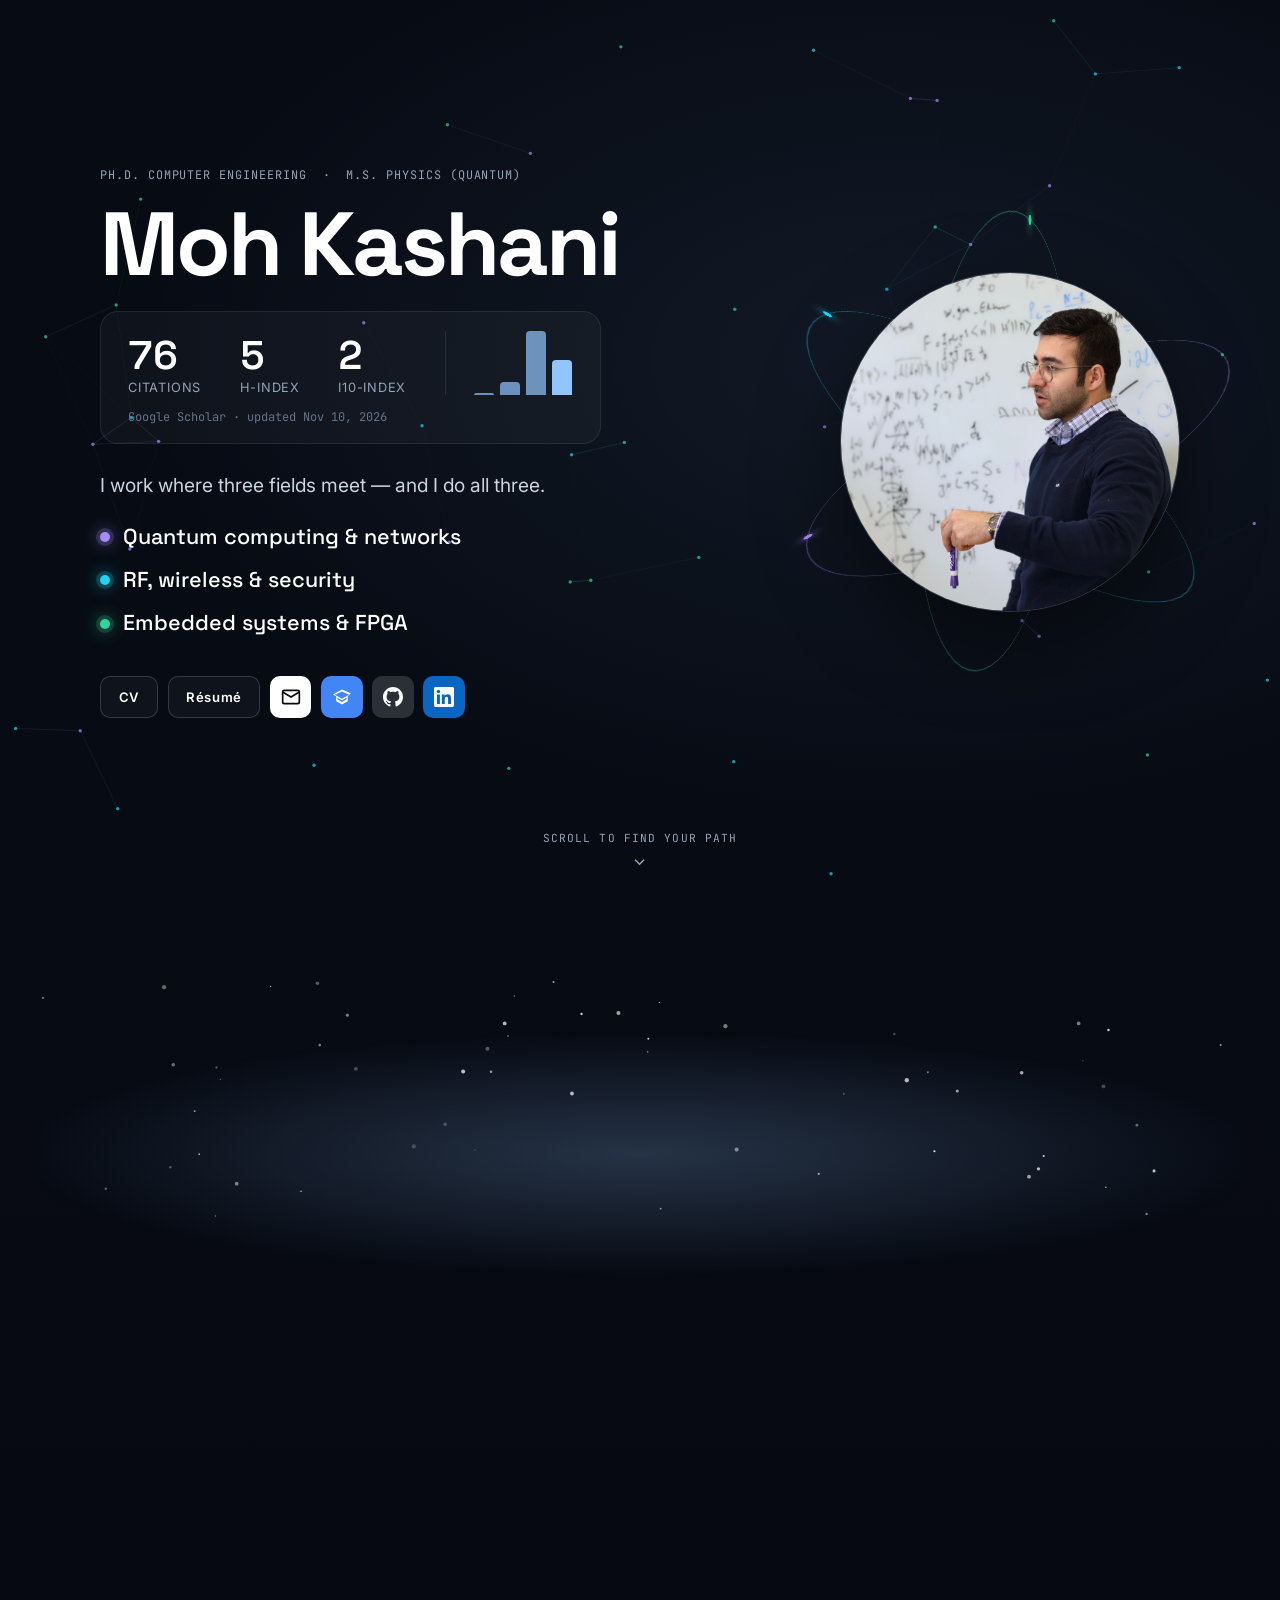
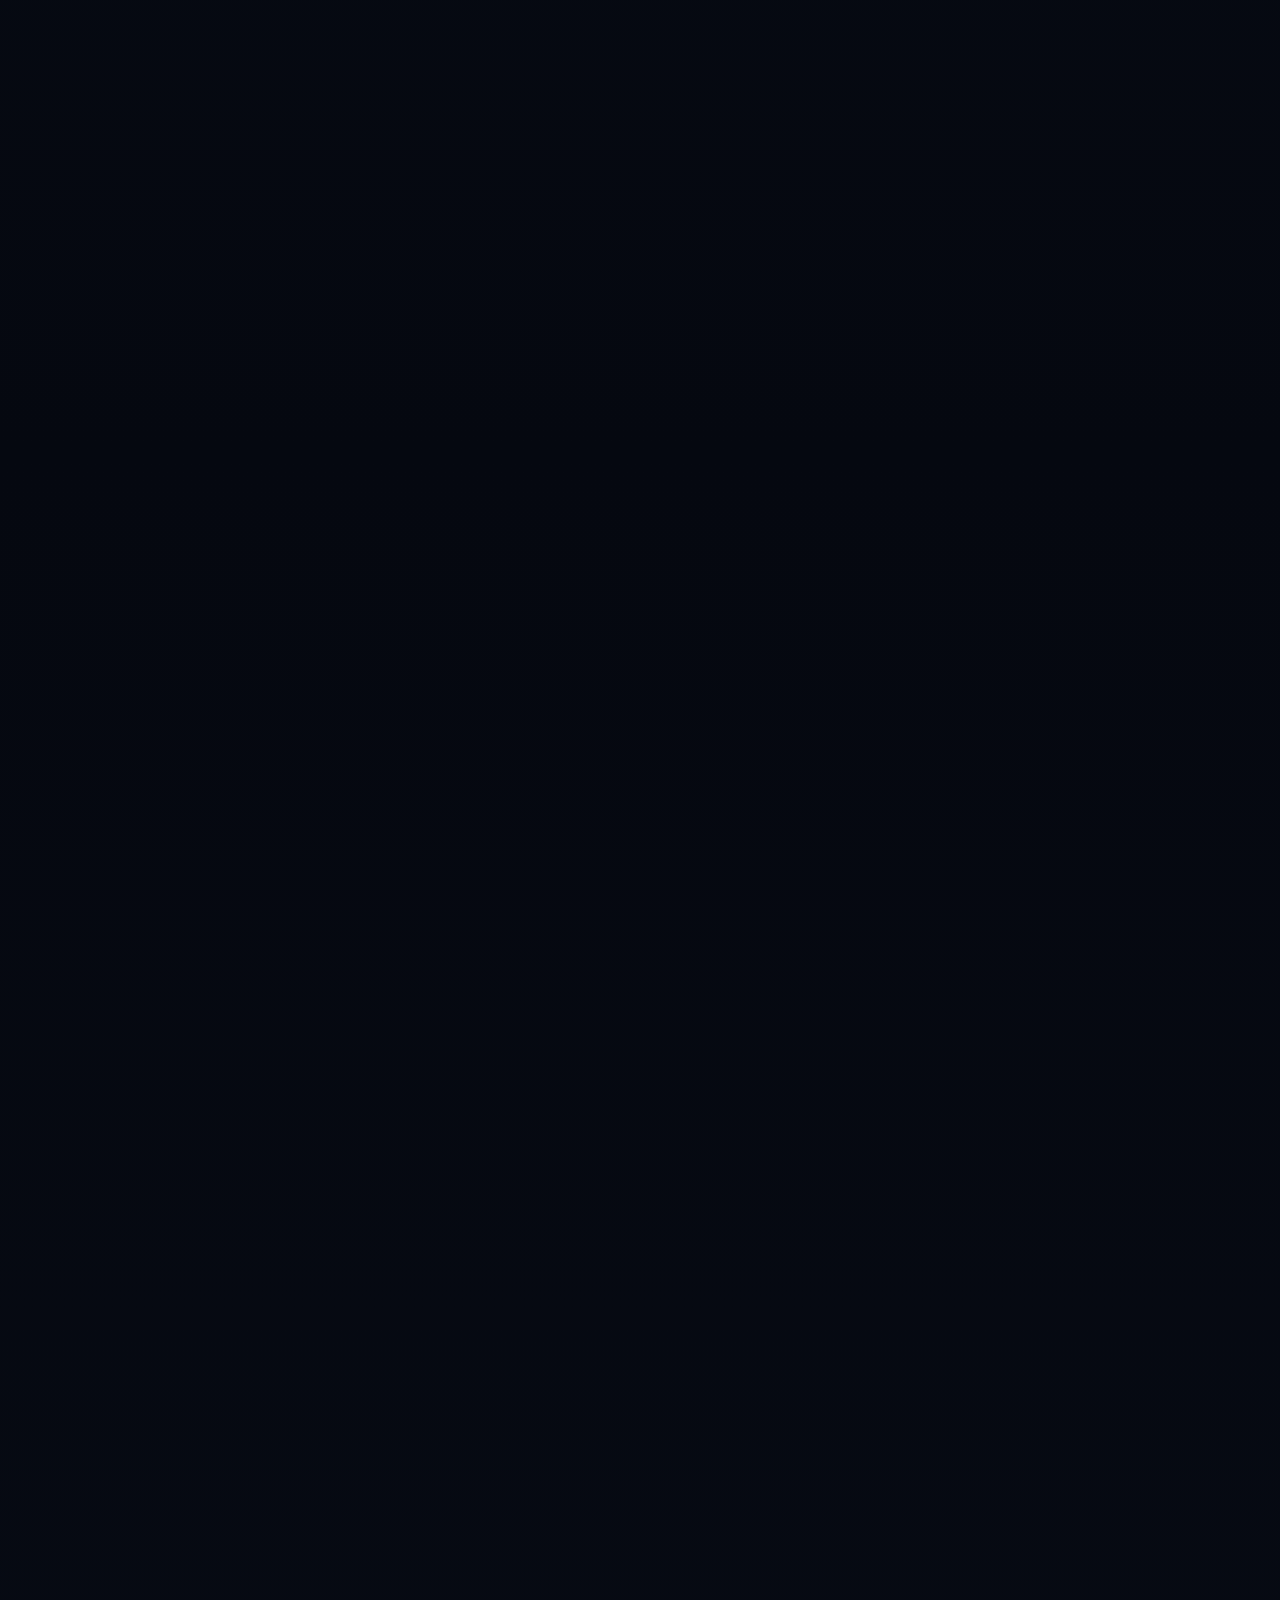
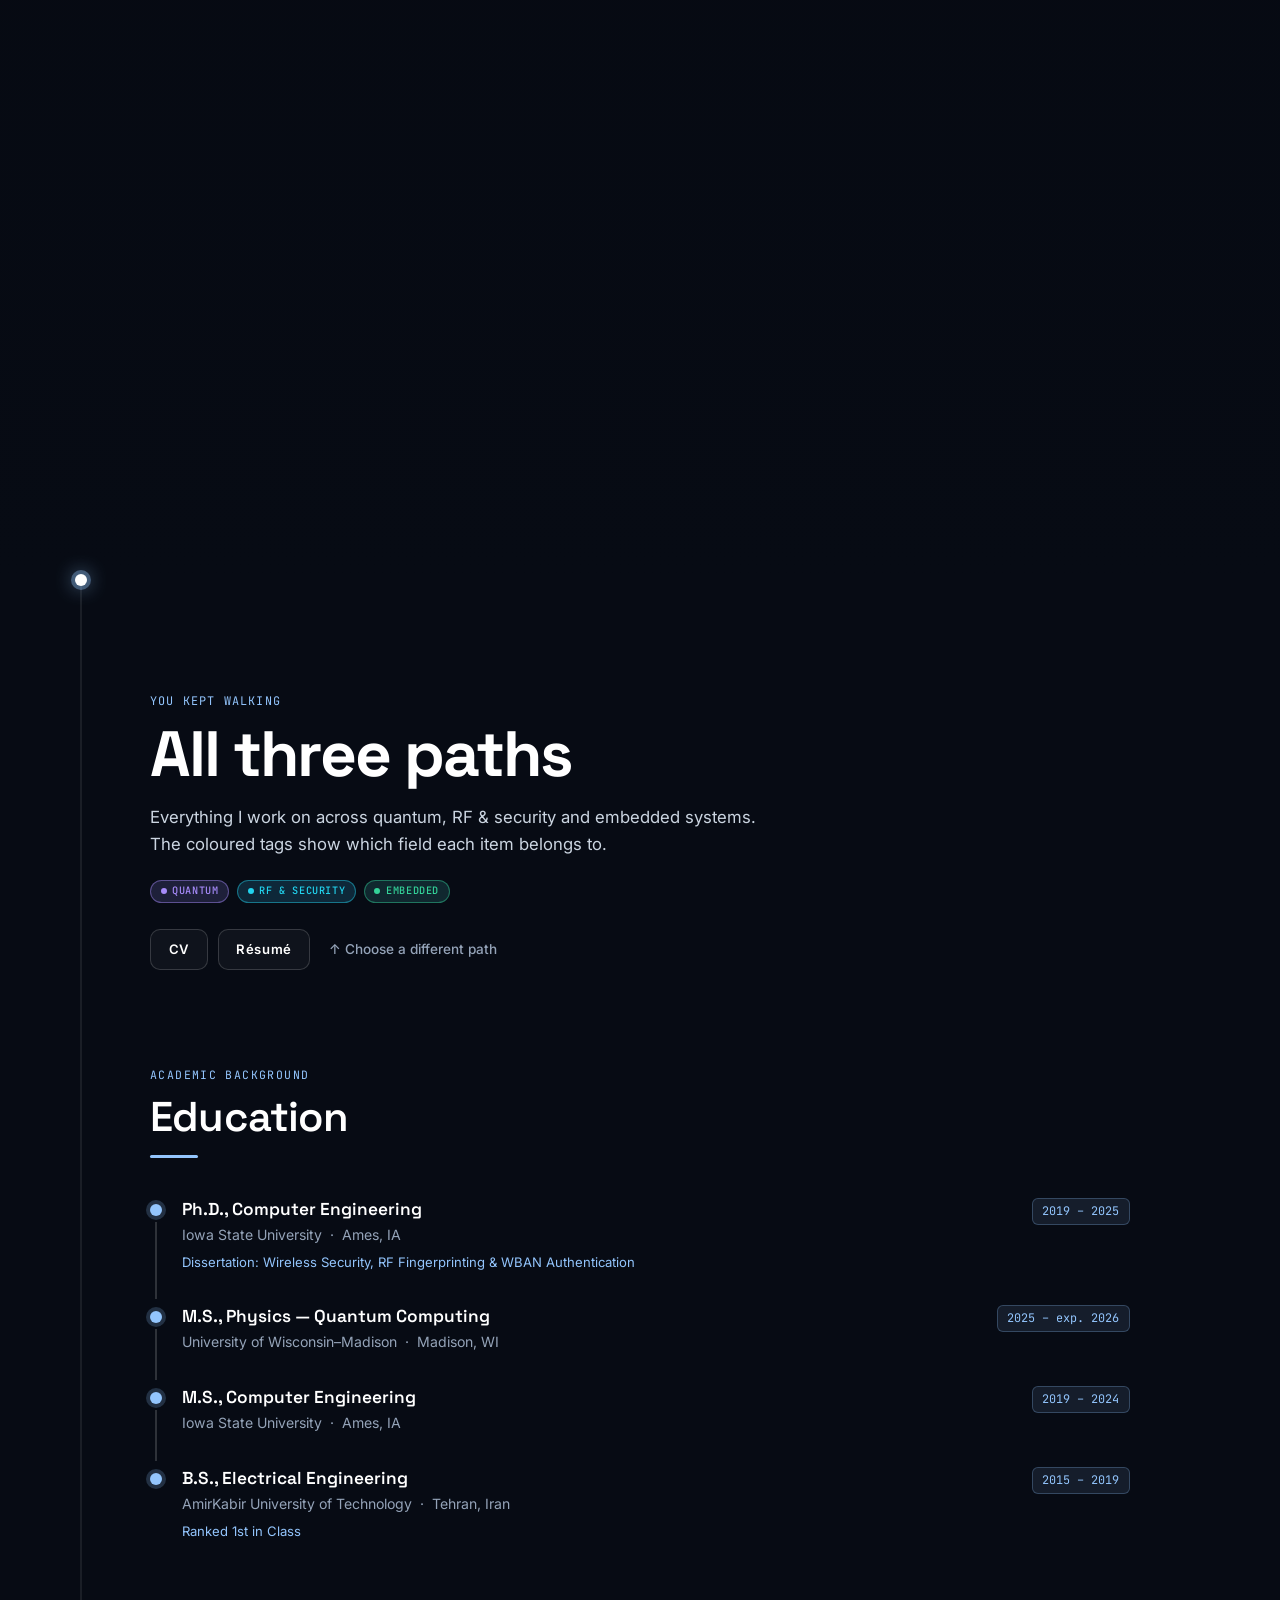
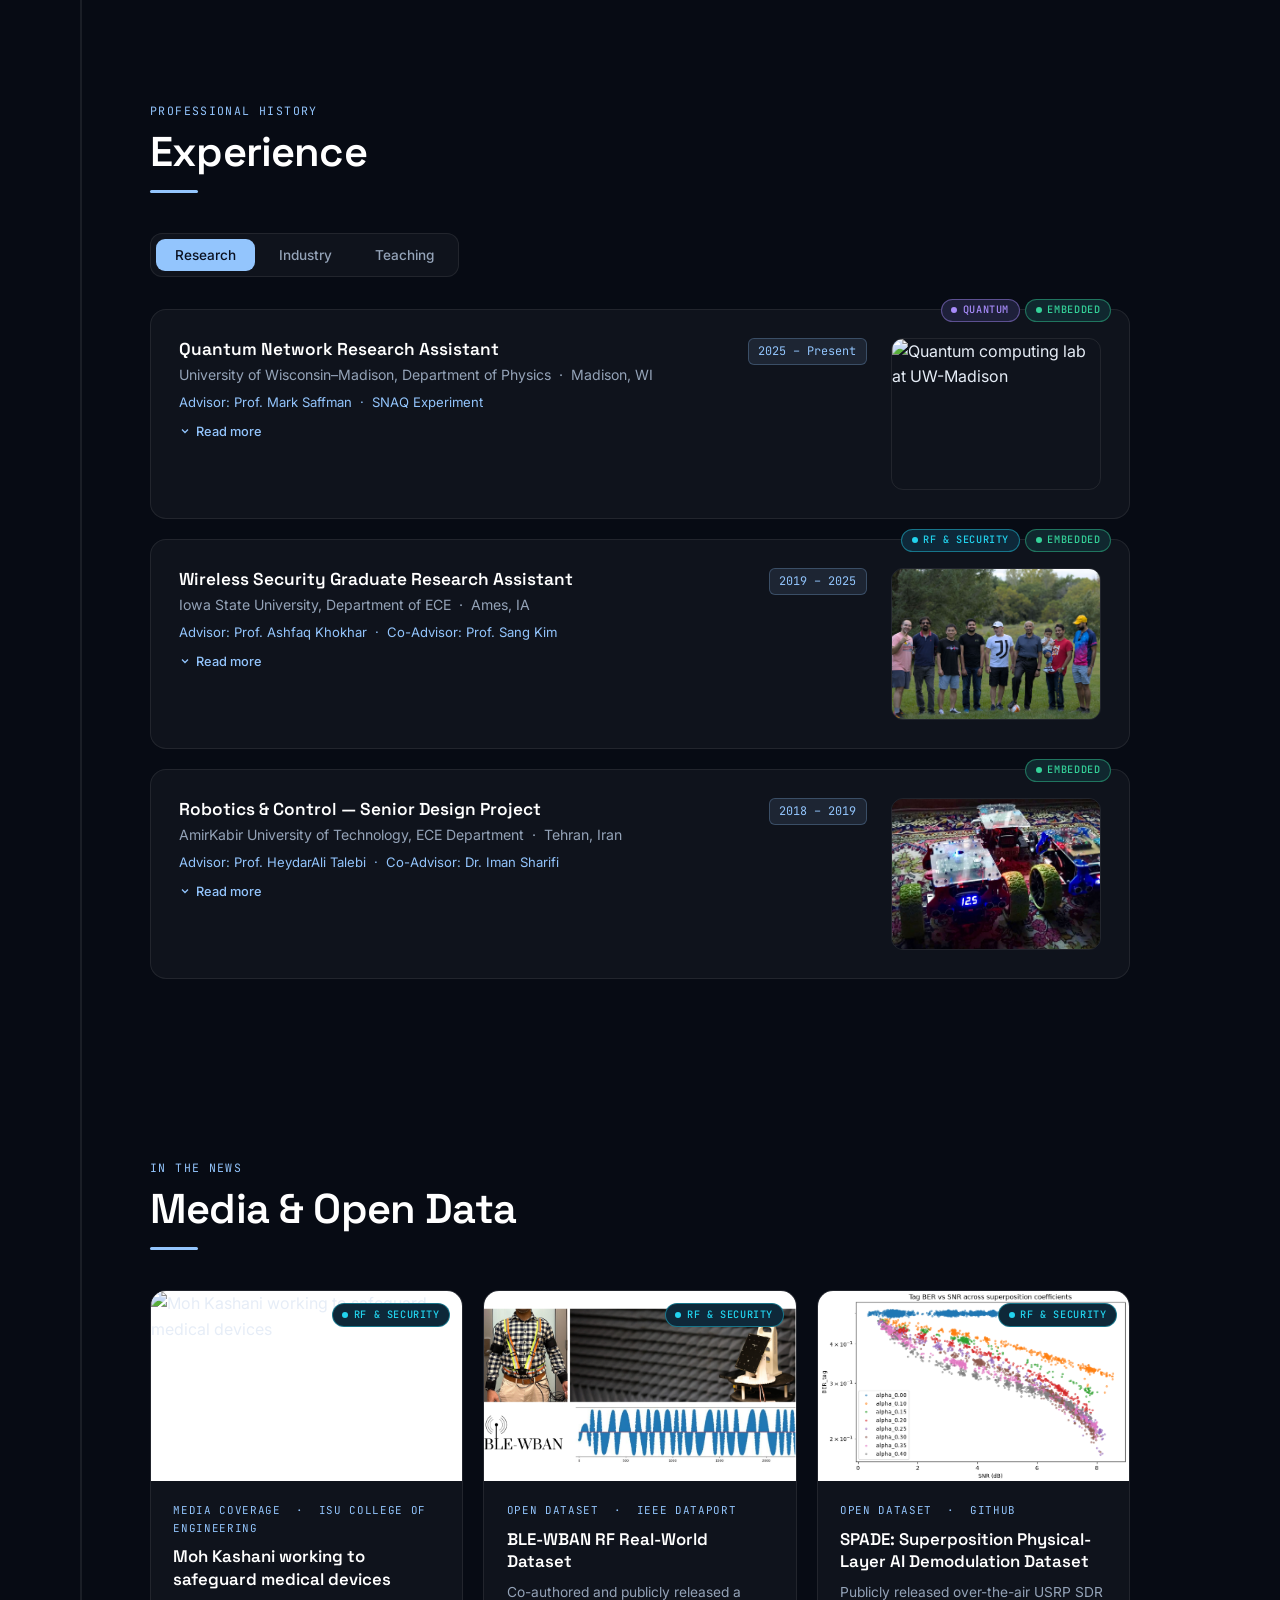
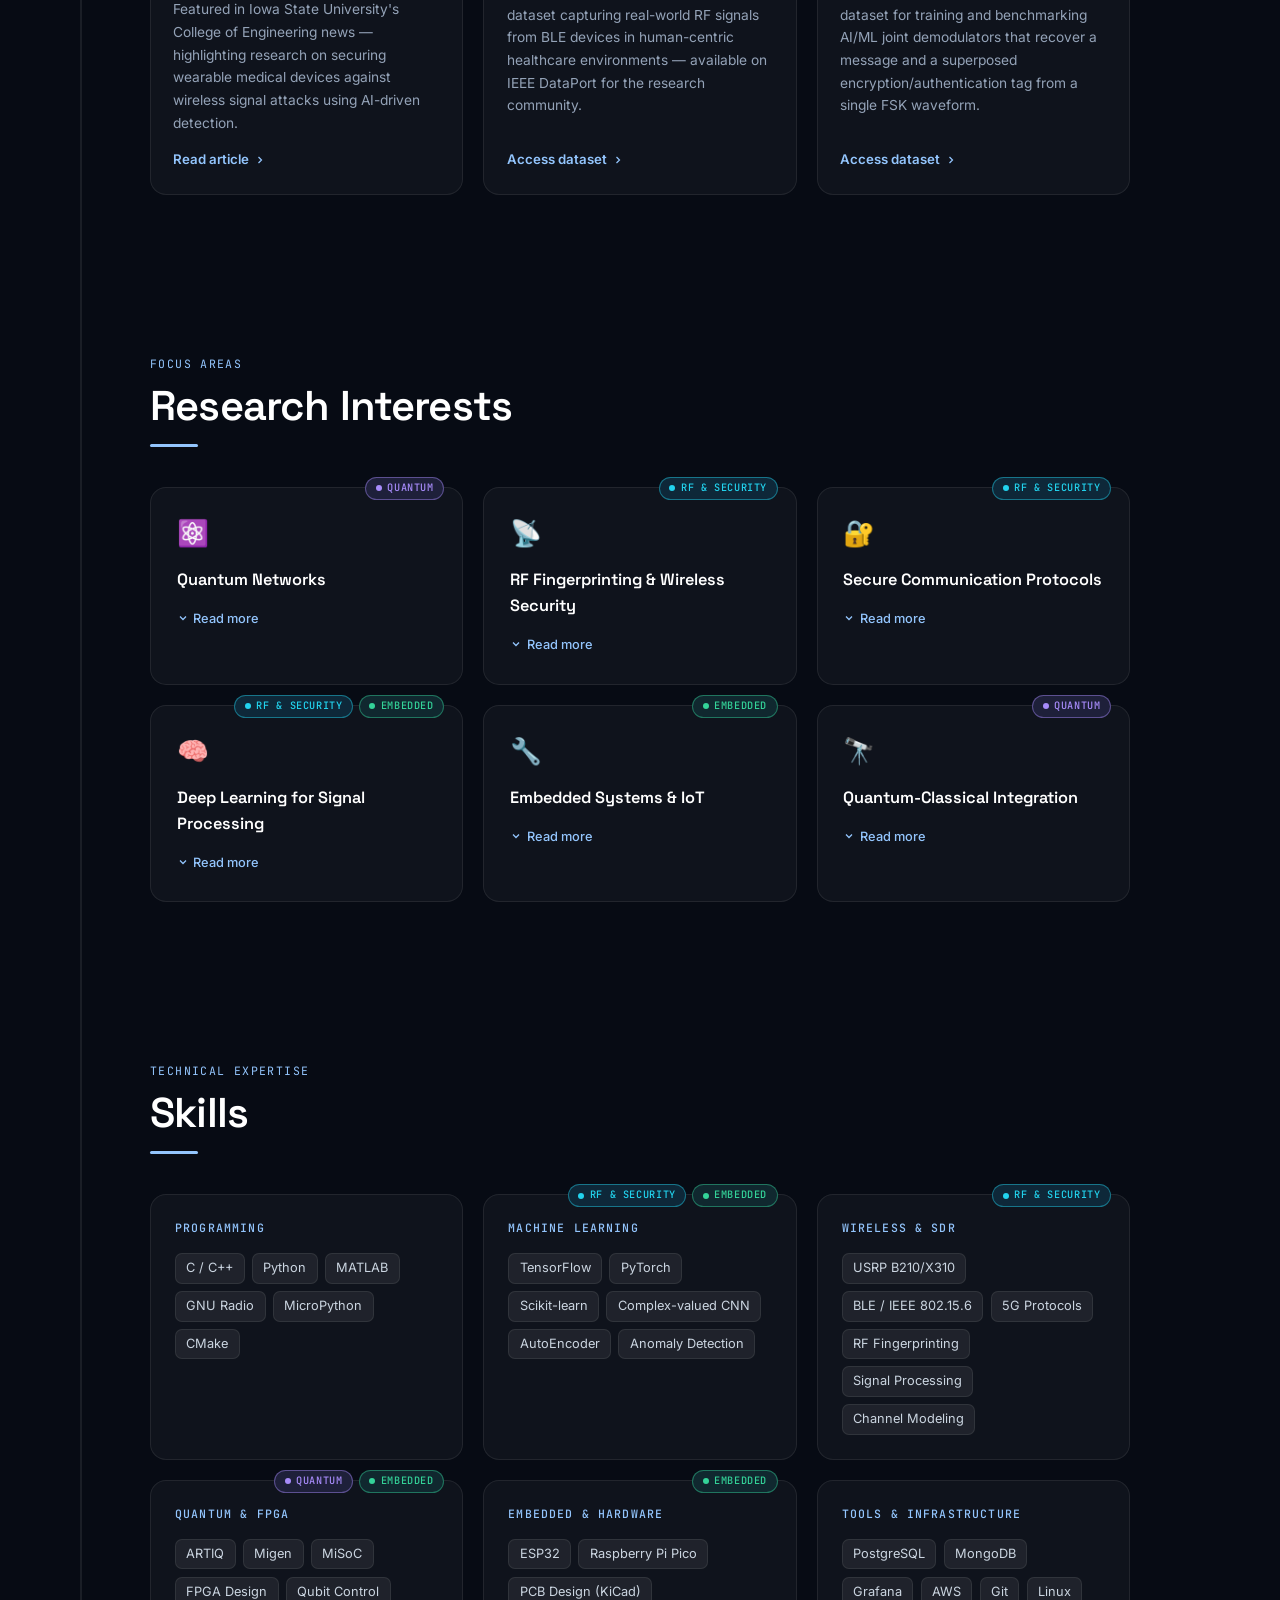
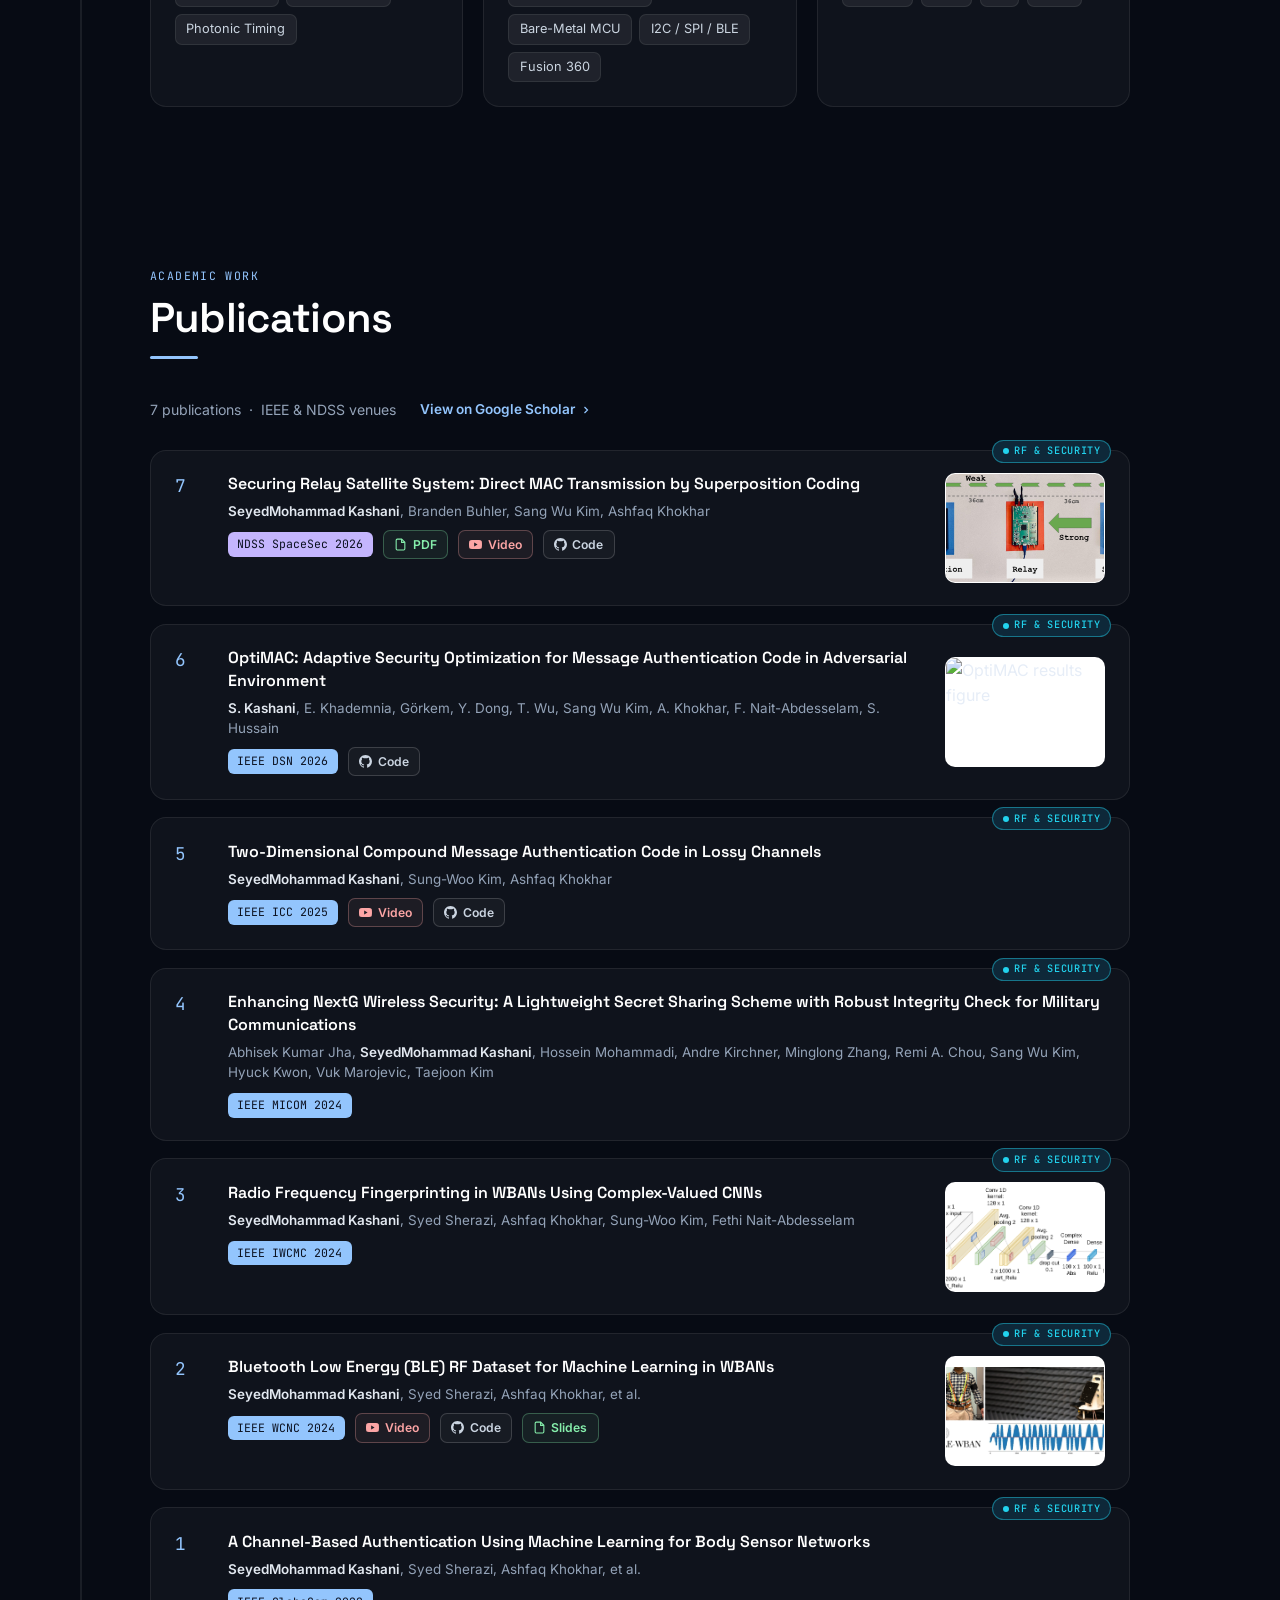
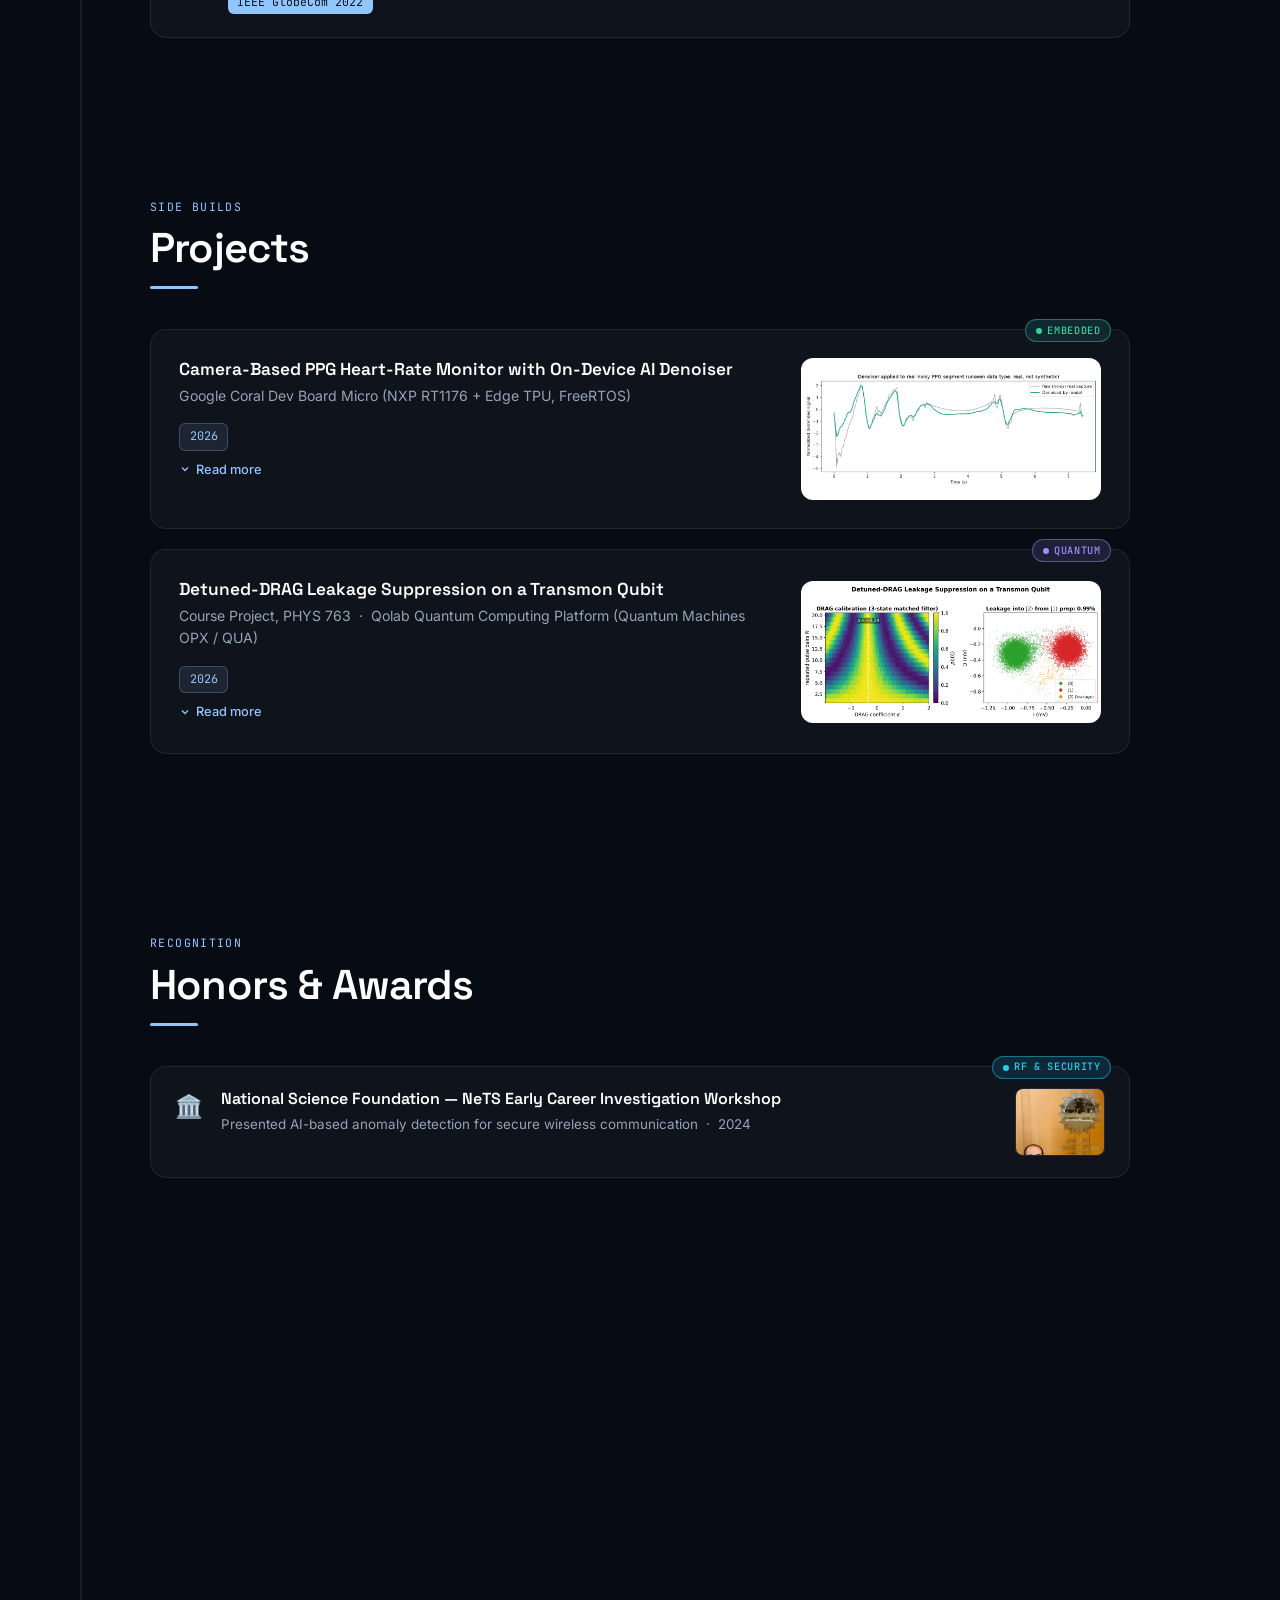
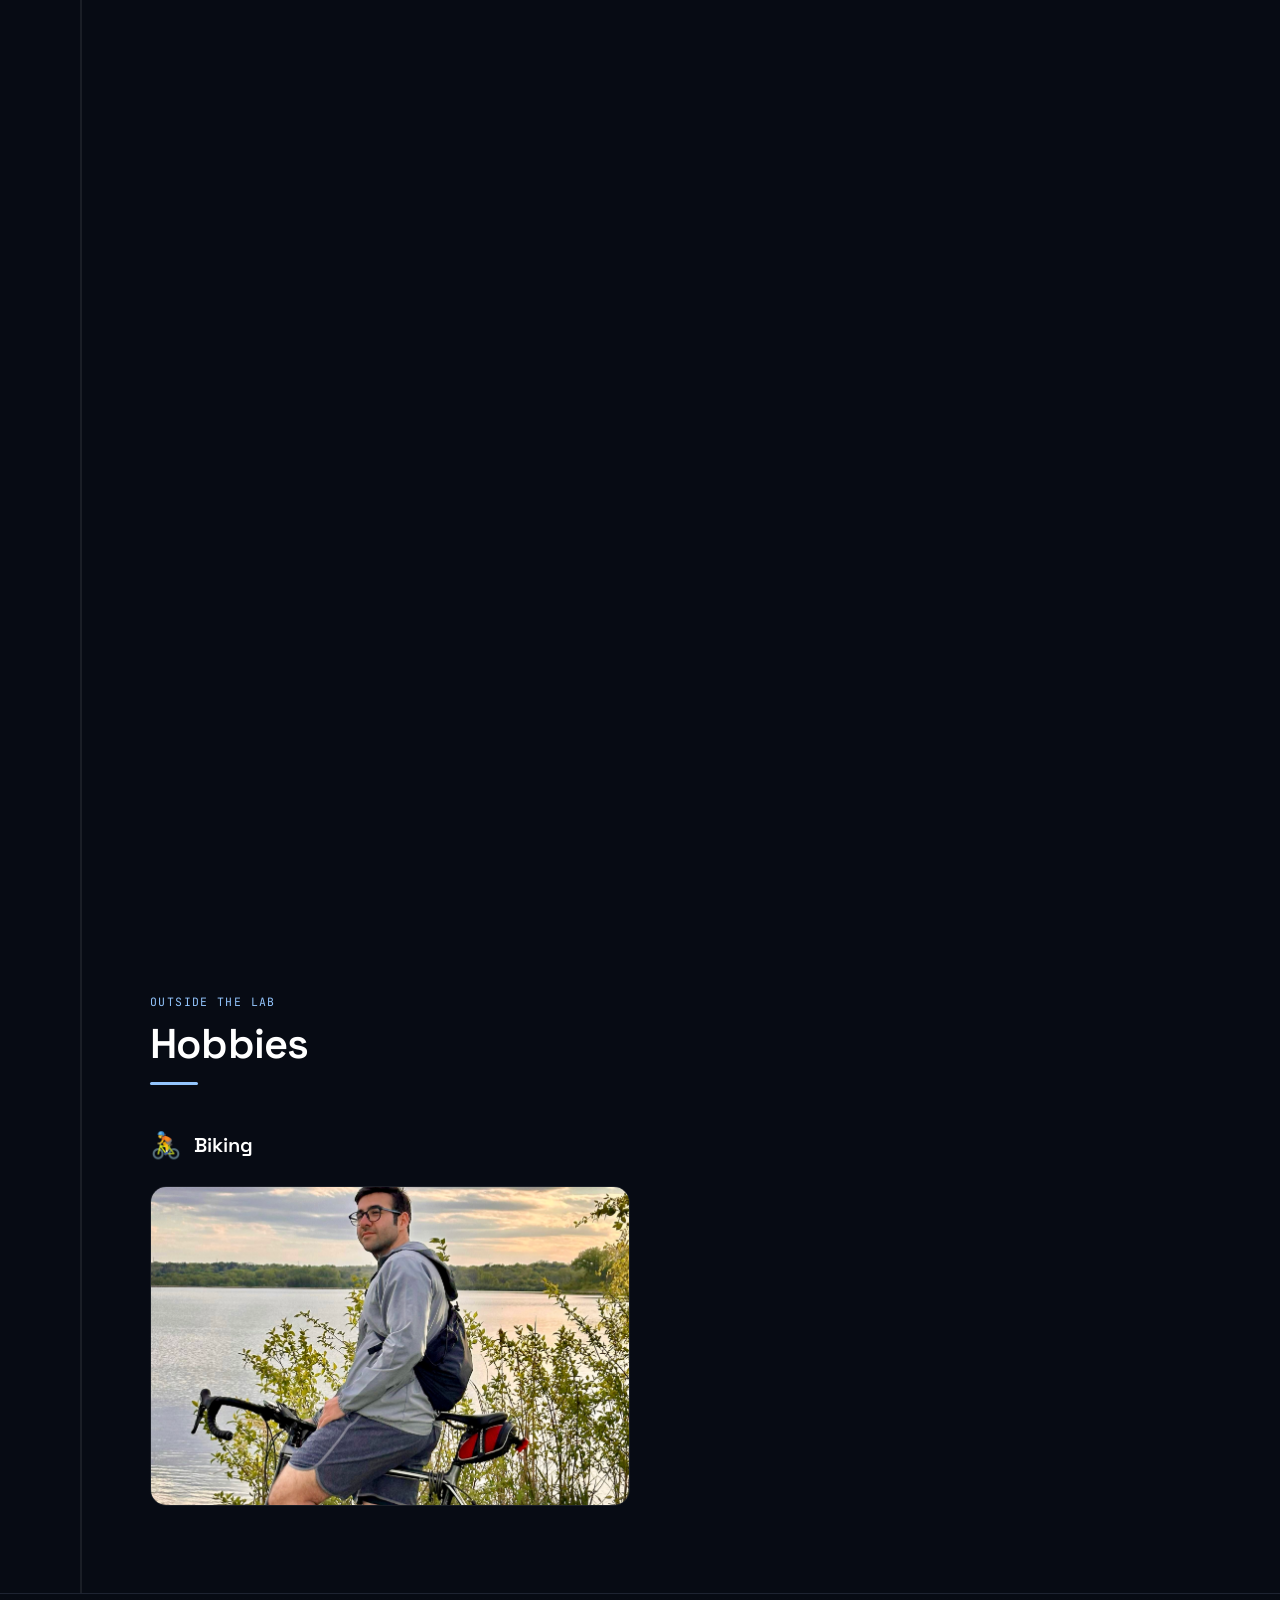
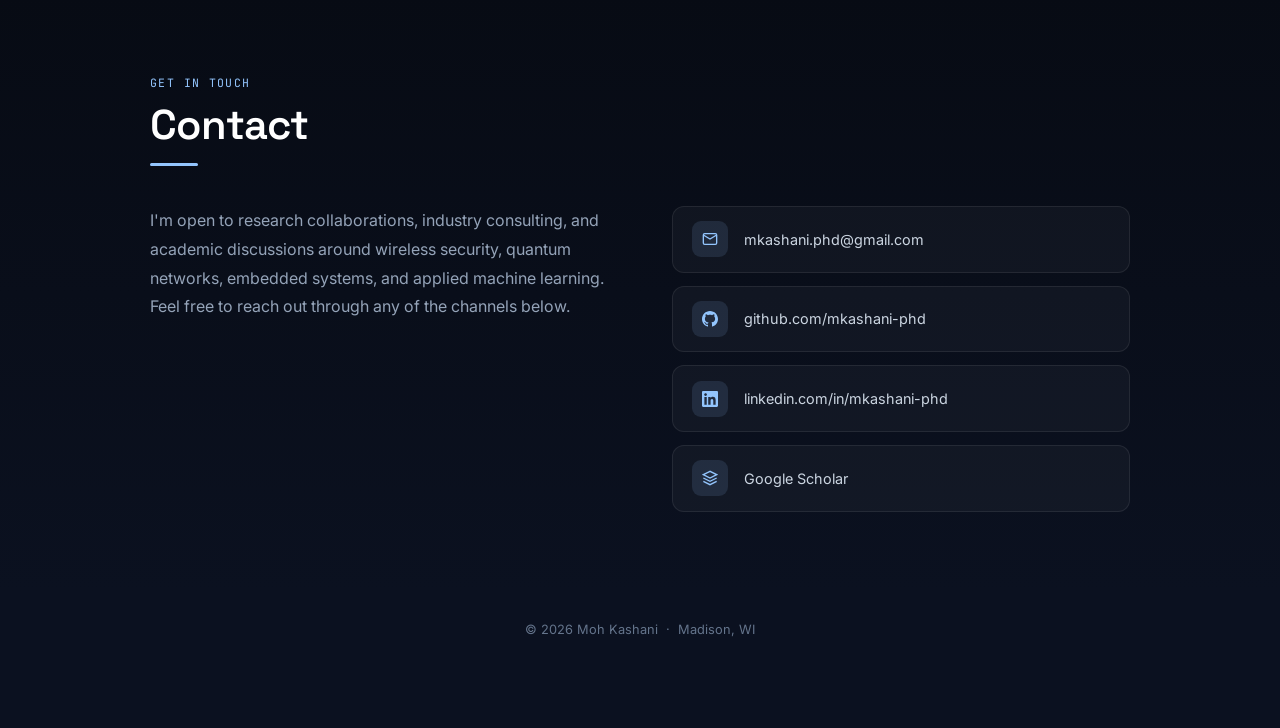
==== commit 8e03919d: "Move Scholar stats under the name and enlarge them Co-Authored-By: Claude Opus 5.5 <noreply@anthropi" ====
--- a/index.html
+++ b/index.html
@@ -60,6 +60,14 @@
       <div class="intro-text">
         <p class="intro-kicker">Ph.D. Computer Engineering &nbsp;·&nbsp; M.S. Physics (Quantum)</p>
         <h1 class="intro-name">Moh Kashani</h1>
+        <!-- Google Scholar stats: values below are a fallback; site.js refreshes them from scholar.json on load -->
+        <a class="scholar-stats" id="scholar-stats" href="https://scholar.google.com/citations?user=5fMw68EAAAAJ&hl=en" target="_blank" rel="noopener" aria-label="Google Scholar profile statistics">
+          <span class="ss-stat"><span class="ss-num" data-ss="citations">76</span><span class="ss-label">Citations</span></span>
+          <span class="ss-stat"><span class="ss-num" data-ss="h_index">5</span><span class="ss-label">h-index</span></span>
+          <span class="ss-stat"><span class="ss-num" data-ss="i10_index">2</span><span class="ss-label">i10-index</span></span>
+          <span class="ss-chart" id="ss-chart" aria-hidden="true"></span>
+          <span class="ss-foot">Google Scholar<span class="ss-updated" id="ss-updated"></span></span>
+        </a>
         <p class="intro-lead">I work where three fields meet — and I do all three.</p>
         <ul class="intro-fields">
           <li style="--c:var(--q)"><span class="field-dot"></span>Quantum computing &amp; networks</li>
@@ -82,14 +90,6 @@
               <svg width="20" height="20" viewBox="0 0 24 24" fill="currentColor"><path d="M20.447 20.452h-3.554v-5.569c0-1.328-.027-3.037-1.852-3.037-1.853 0-2.136 1.445-2.136 2.939v5.667H9.351V9h3.414v1.561h.046c.477-.9 1.637-1.85 3.37-1.85 3.601 0 4.267 2.37 4.267 5.455v6.286zM5.337 7.433c-1.144 0-2.063-.926-2.063-2.065 0-1.138.92-2.063 2.063-2.063 1.14 0 2.064.925 2.064 2.063 0 1.139-.925 2.065-2.064 2.065zm1.782 13.019H3.555V9h3.564v11.452zM22.225 0H1.771C.792 0 0 .774 0 1.729v20.542C0 23.227.792 24 1.771 24h20.451C23.2 24 24 23.227 24 22.271V1.729C24 .774 23.2 0 22.222 0h.003z"/></svg>
             </a>
         </div>
-        <!-- Google Scholar stats: values below are a fallback; site.js refreshes them from scholar.json on load -->
-        <a class="scholar-stats" id="scholar-stats" href="https://scholar.google.com/citations?user=5fMw68EAAAAJ&hl=en" target="_blank" rel="noopener" aria-label="Google Scholar profile statistics">
-          <span class="ss-stat"><span class="ss-num" data-ss="citations">76</span><span class="ss-label">Citations</span></span>
-          <span class="ss-stat"><span class="ss-num" data-ss="h_index">5</span><span class="ss-label">h-index</span></span>
-          <span class="ss-stat"><span class="ss-num" data-ss="i10_index">2</span><span class="ss-label">i10-index</span></span>
-          <span class="ss-chart" id="ss-chart" aria-hidden="true"></span>
-          <span class="ss-foot">Google Scholar<span class="ss-updated" id="ss-updated"></span></span>
-        </a>
       </div>
       <div class="intro-photo">
         <span class="orbit" style="--c:var(--q); --tilt:-25deg; --dur:9s"></span>
--- a/style.css
+++ b/style.css
@@ -338,12 +338,12 @@
   grid-template-columns: repeat(3, auto) auto;
   grid-template-rows: auto auto;
   align-items: end;
-  column-gap: 1.6rem;
-  row-gap: 0.55rem;
-  margin-top: 1.4rem;
-  padding: 0.9rem 1.2rem 0.75rem;
+  column-gap: 2.4rem;
+  row-gap: 0.8rem;
+  margin: 0 0 1.6rem;
+  padding: 1.2rem 1.7rem 1rem;
   border: 1px solid var(--line);
-  border-radius: 14px;
+  border-radius: 18px;
   background: var(--surface);
   text-decoration: none;
   transition: border-color 0.2s, background 0.2s;
@@ -353,13 +353,13 @@
 .ss-stat { display: flex; flex-direction: column; line-height: 1.1; }
 .ss-num {
   font-family: var(--font-head);
-  font-size: 1.6rem;
+  font-size: 2.5rem;
   font-weight: 600;
   color: #fff;
   font-variant-numeric: tabular-nums;
 }
 .ss-label {
-  font-size: 0.72rem;
+  font-size: 0.8rem;
   letter-spacing: 0.06em;
   text-transform: uppercase;
   color: var(--muted);
@@ -369,17 +369,17 @@
 .ss-chart {
   display: flex;
   align-items: flex-end;
-  gap: 4px;
-  height: 40px;
-  padding-left: 1.2rem;
+  gap: 6px;
+  height: 64px;
+  padding-left: 1.8rem;
   border-left: 1px solid var(--line);
 }
 .ss-chart:empty { display: none; }
 .ss-bar {
   position: relative;
-  width: 14px;
+  width: 20px;
   min-height: 2px;
-  border-radius: 3px 3px 0 0;
+  border-radius: 4px 4px 0 0;
   background: color-mix(in srgb, var(--accent) 70%, transparent);
 }
 .ss-bar:last-child { background: var(--accent); }
@@ -387,7 +387,7 @@
 .ss-foot {
   grid-column: 1 / -1;
   font-family: var(--font-mono);
-  font-size: 0.68rem;
+  font-size: 0.75rem;
   color: var(--dim);
   text-align: left;
 }
@@ -398,10 +398,11 @@
 }
 
 @media (max-width: 480px) {
-  .scholar-stats { column-gap: 1rem; padding: 0.8rem 0.9rem 0.7rem; }
-  .ss-num { font-size: 1.3rem; }
-  .ss-chart { padding-left: 0.8rem; }
-  .ss-bar { width: 10px; }
+  .scholar-stats { column-gap: 1.1rem; padding: 0.9rem 1rem 0.8rem; }
+  .ss-num { font-size: 1.7rem; }
+  .ss-label { font-size: 0.68rem; }
+  .ss-chart { height: 48px; gap: 4px; padding-left: 0.9rem; }
+  .ss-bar { width: 12px; }
 }
 
 /* Photo with three orbits, one per field */
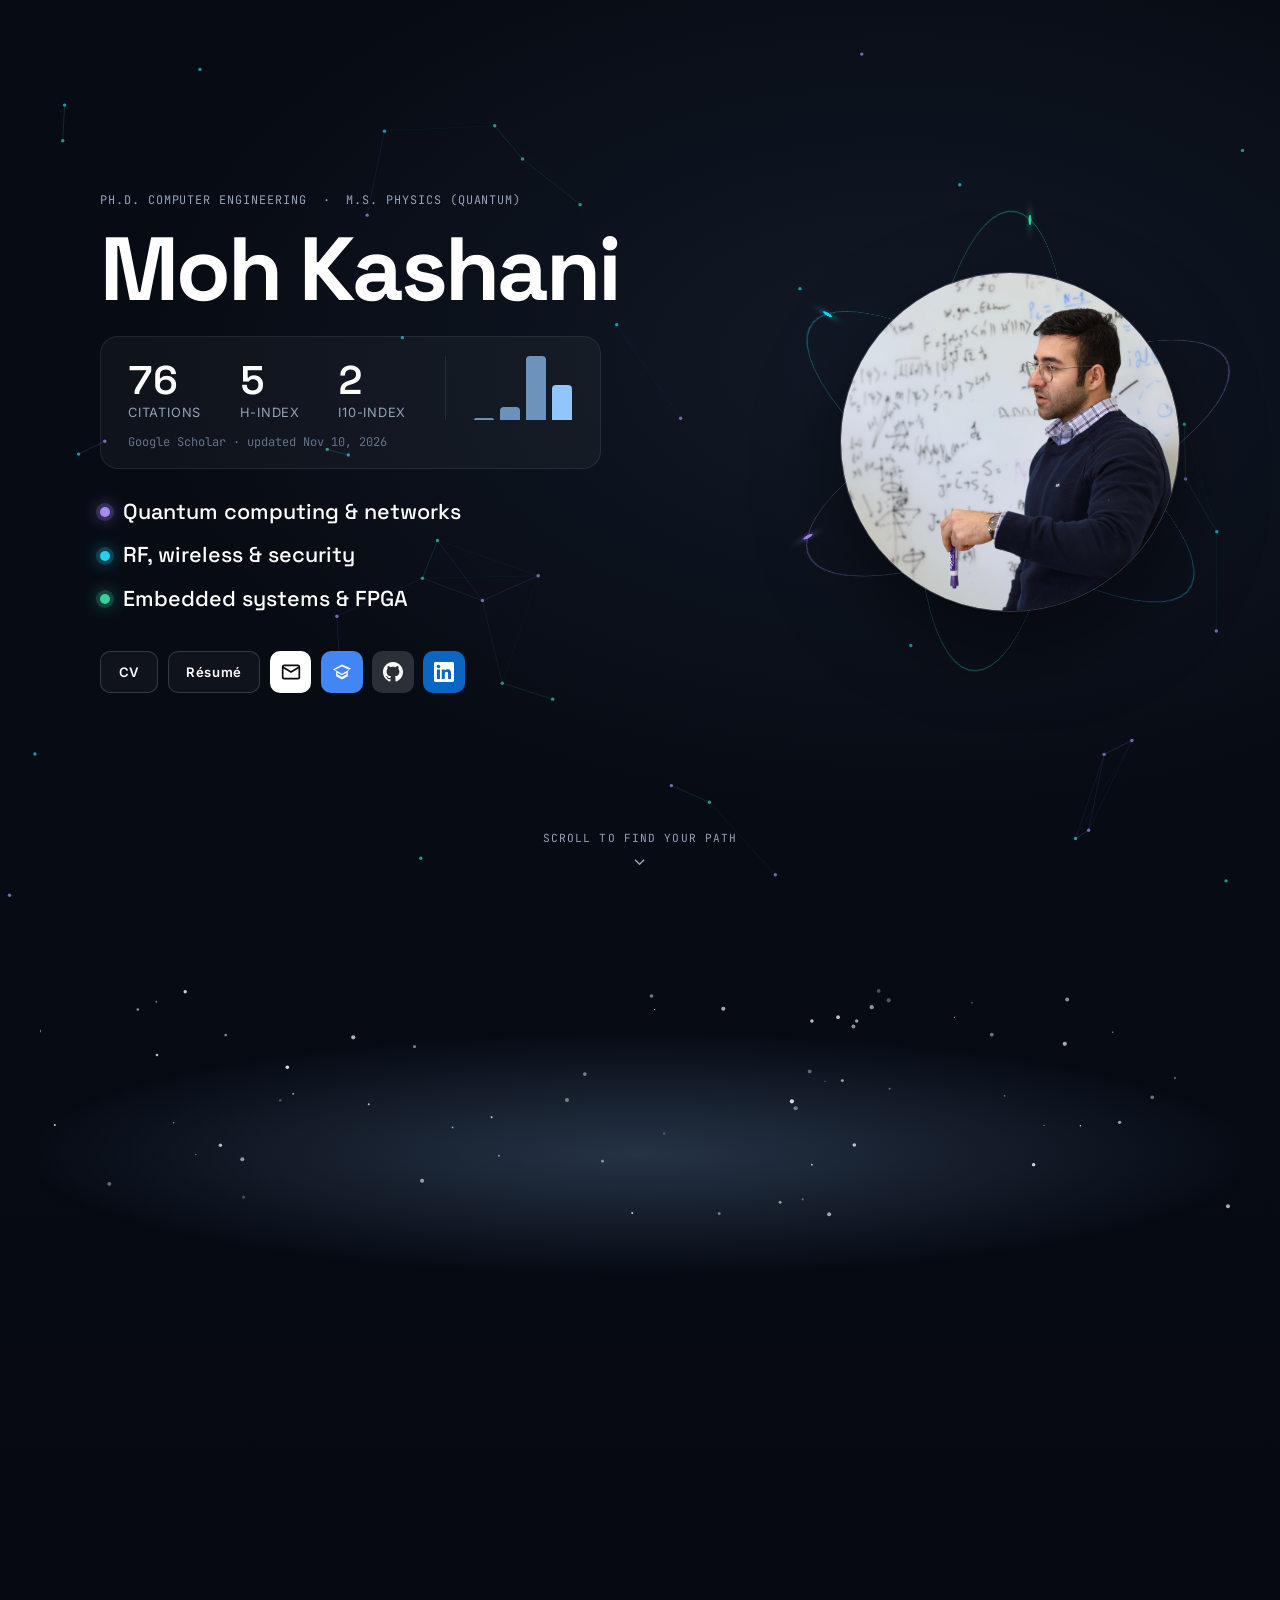
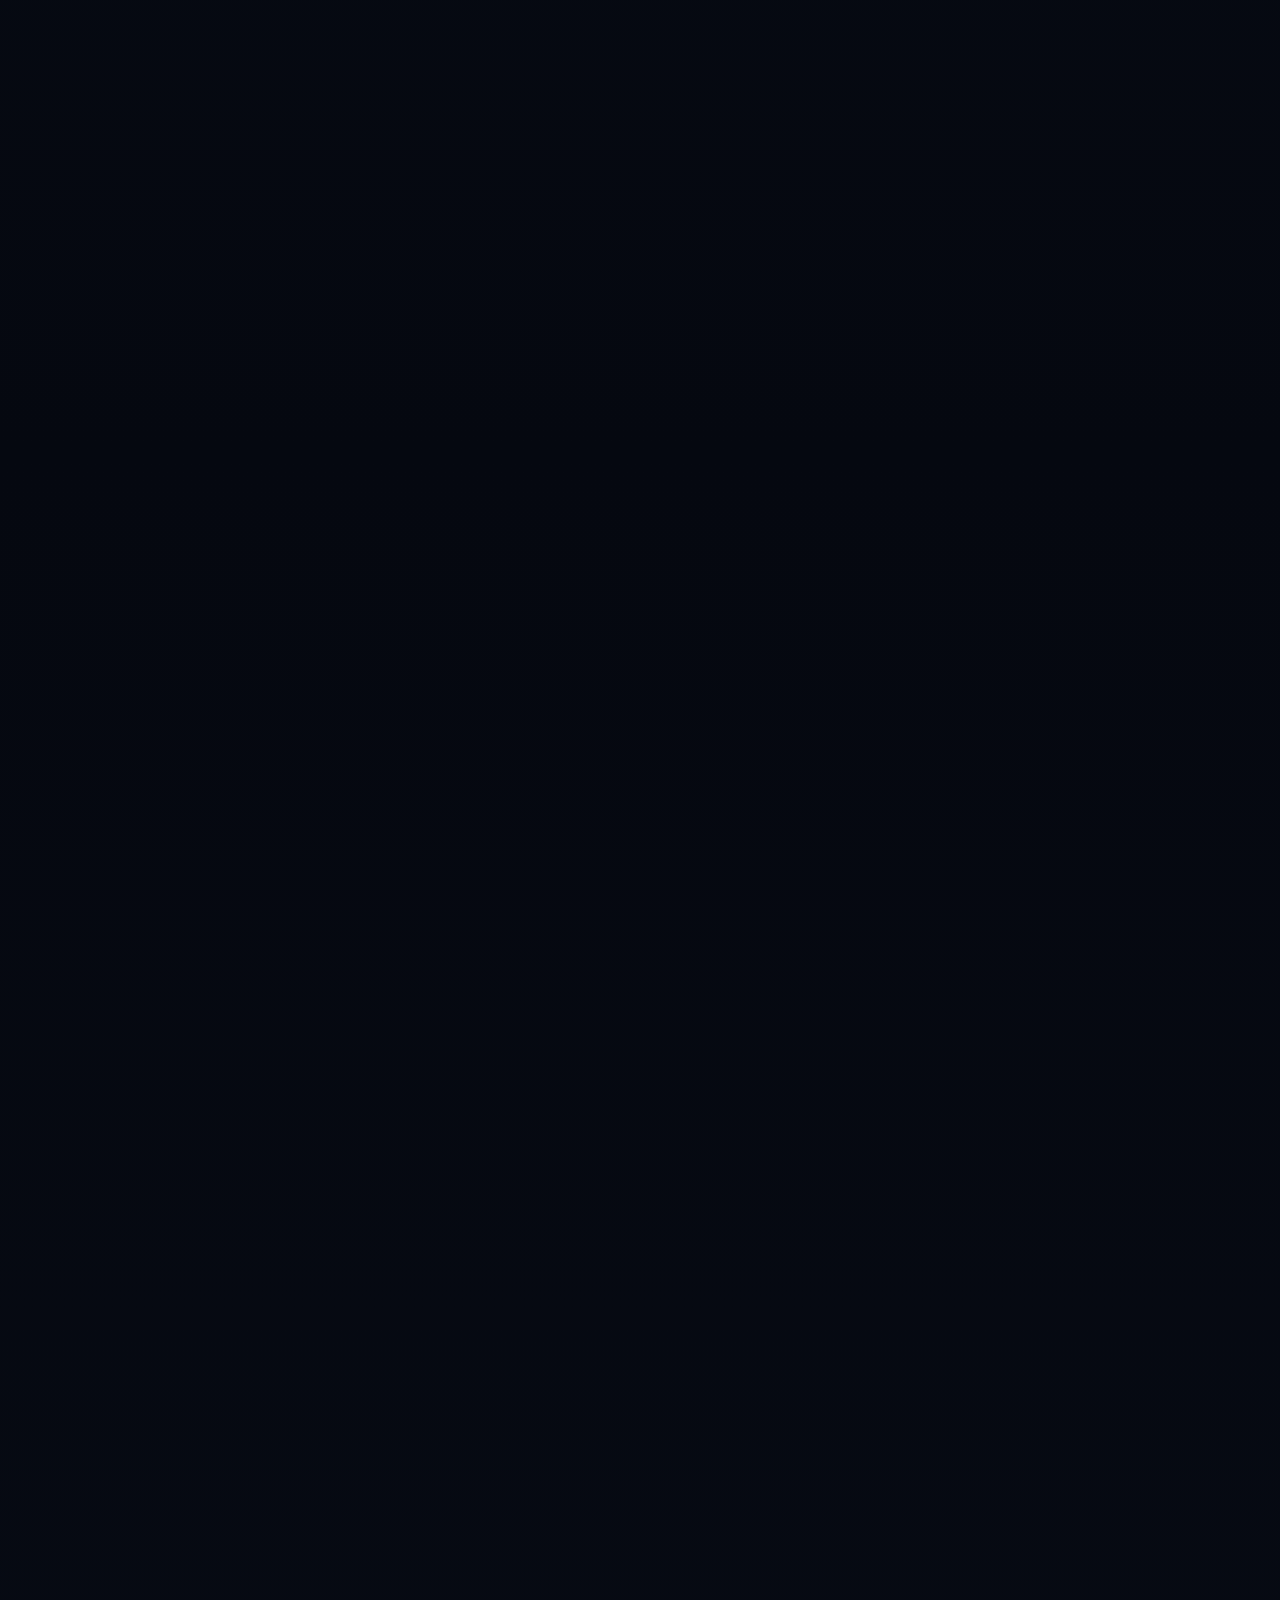
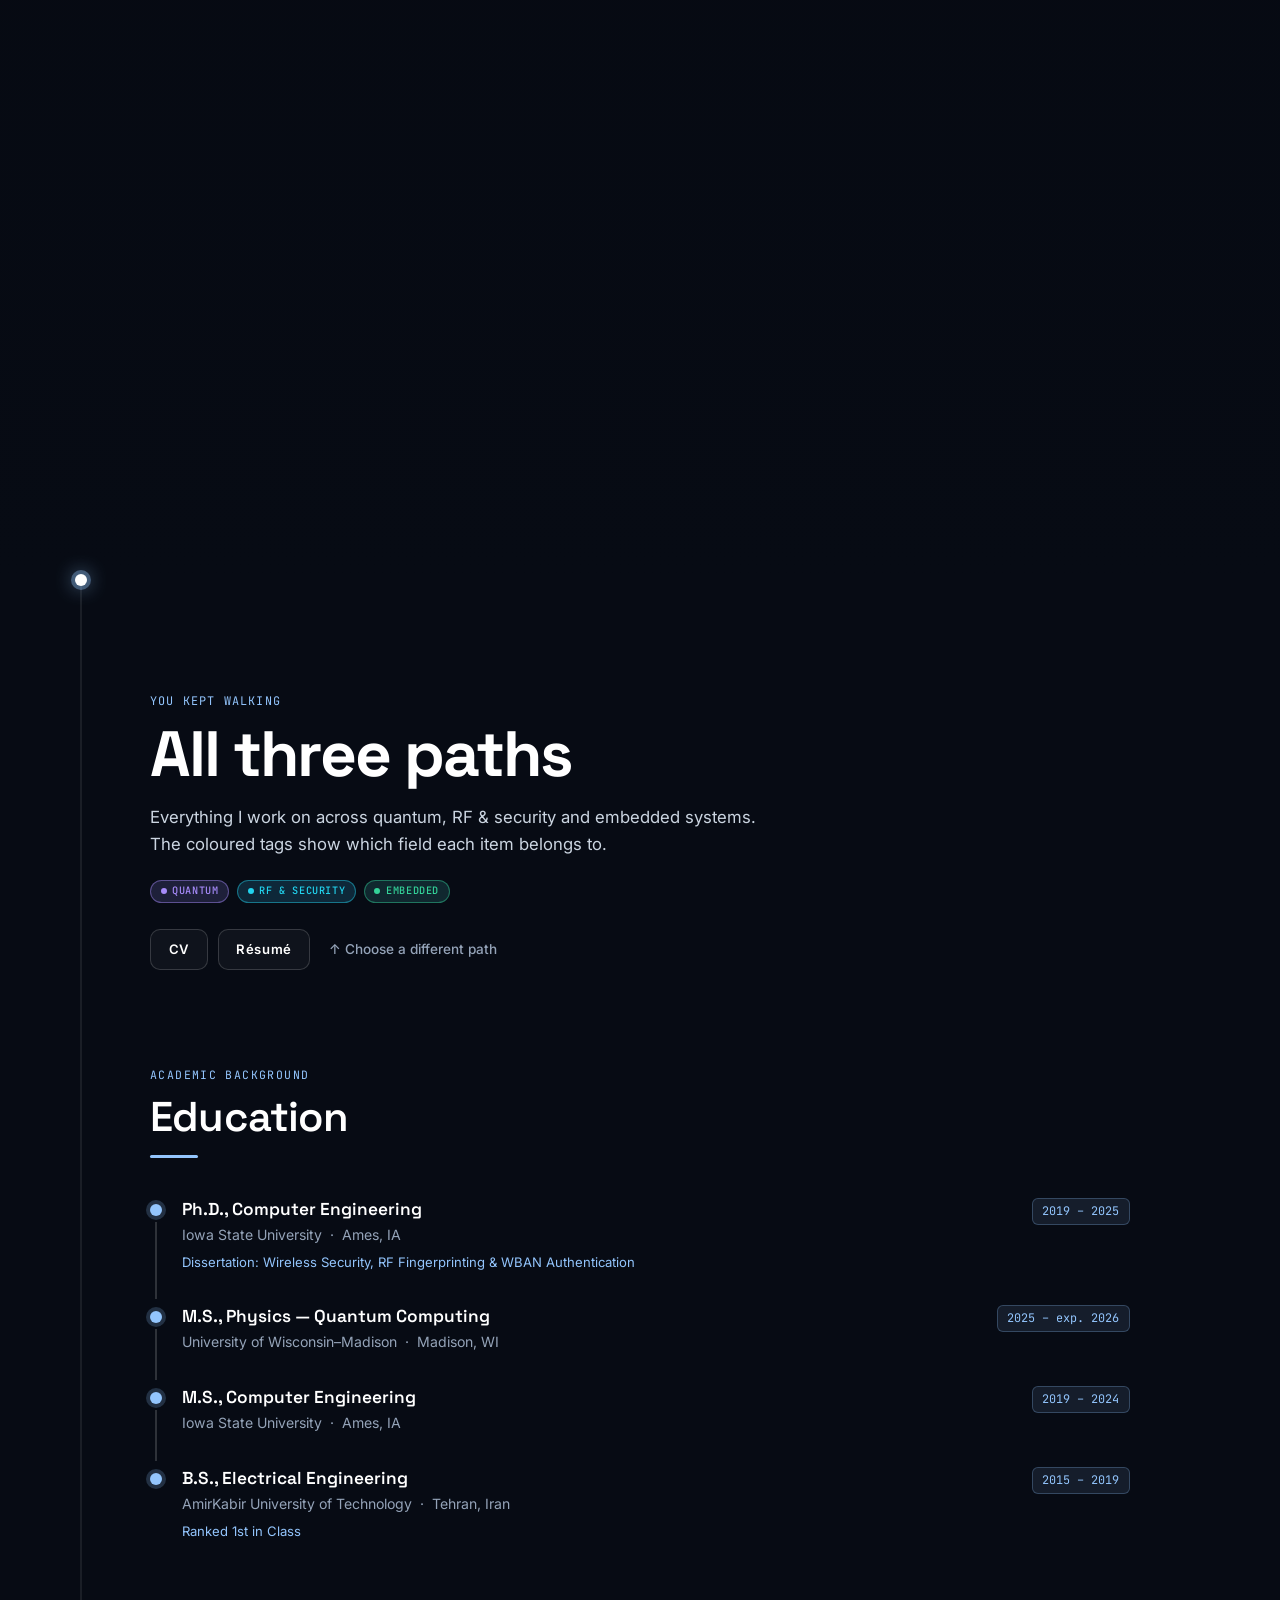
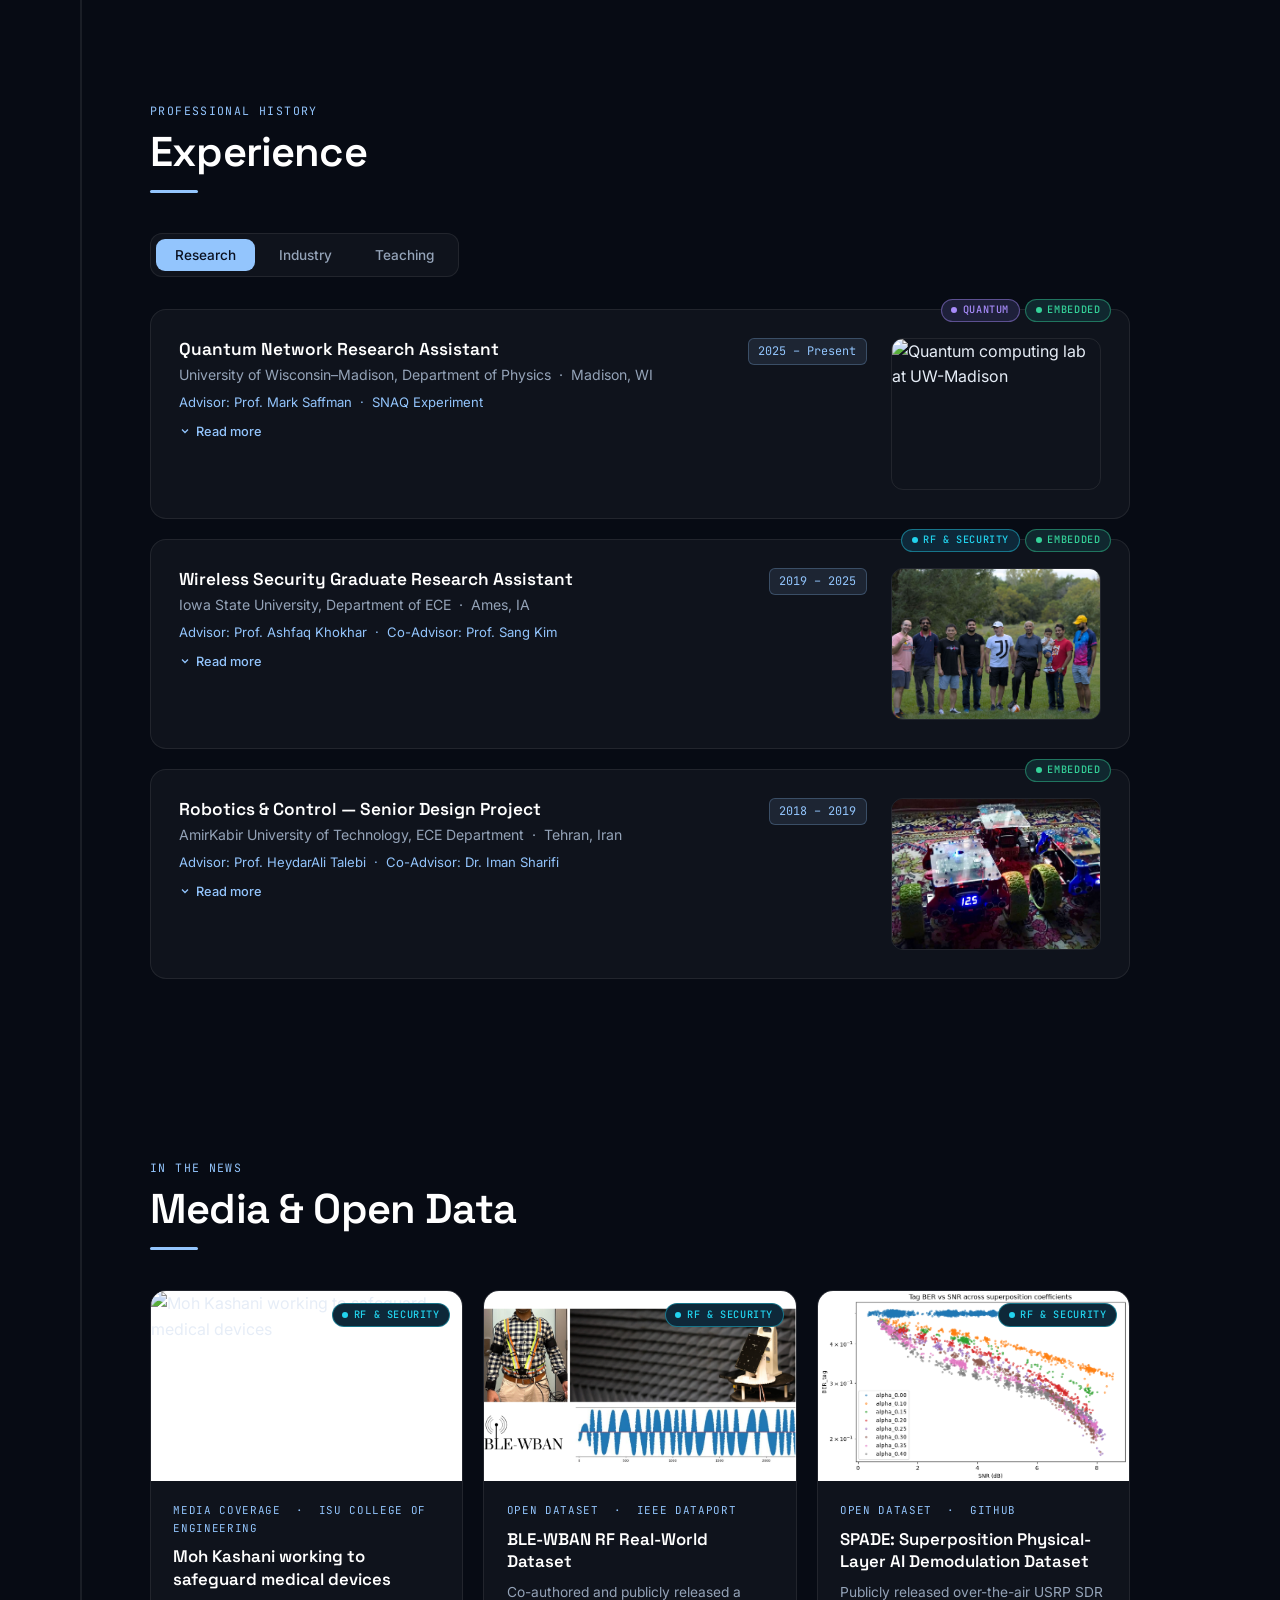
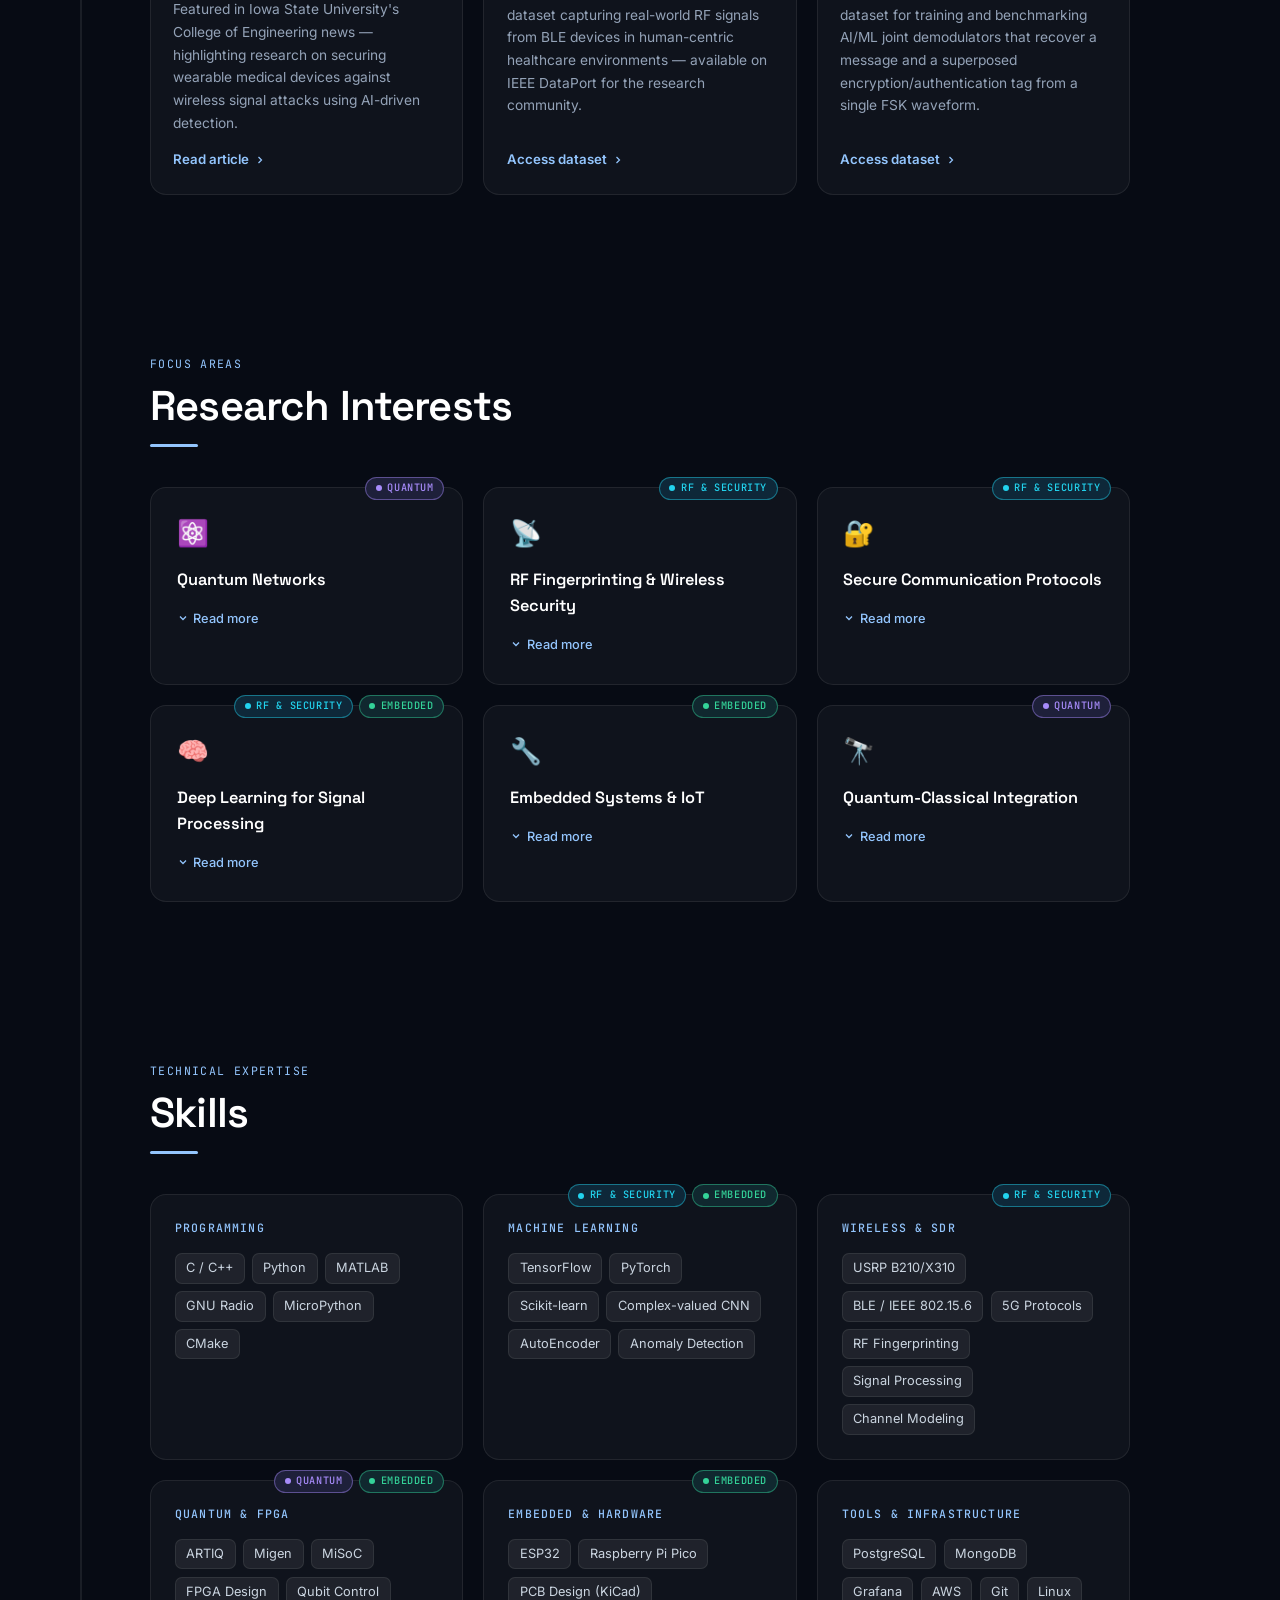
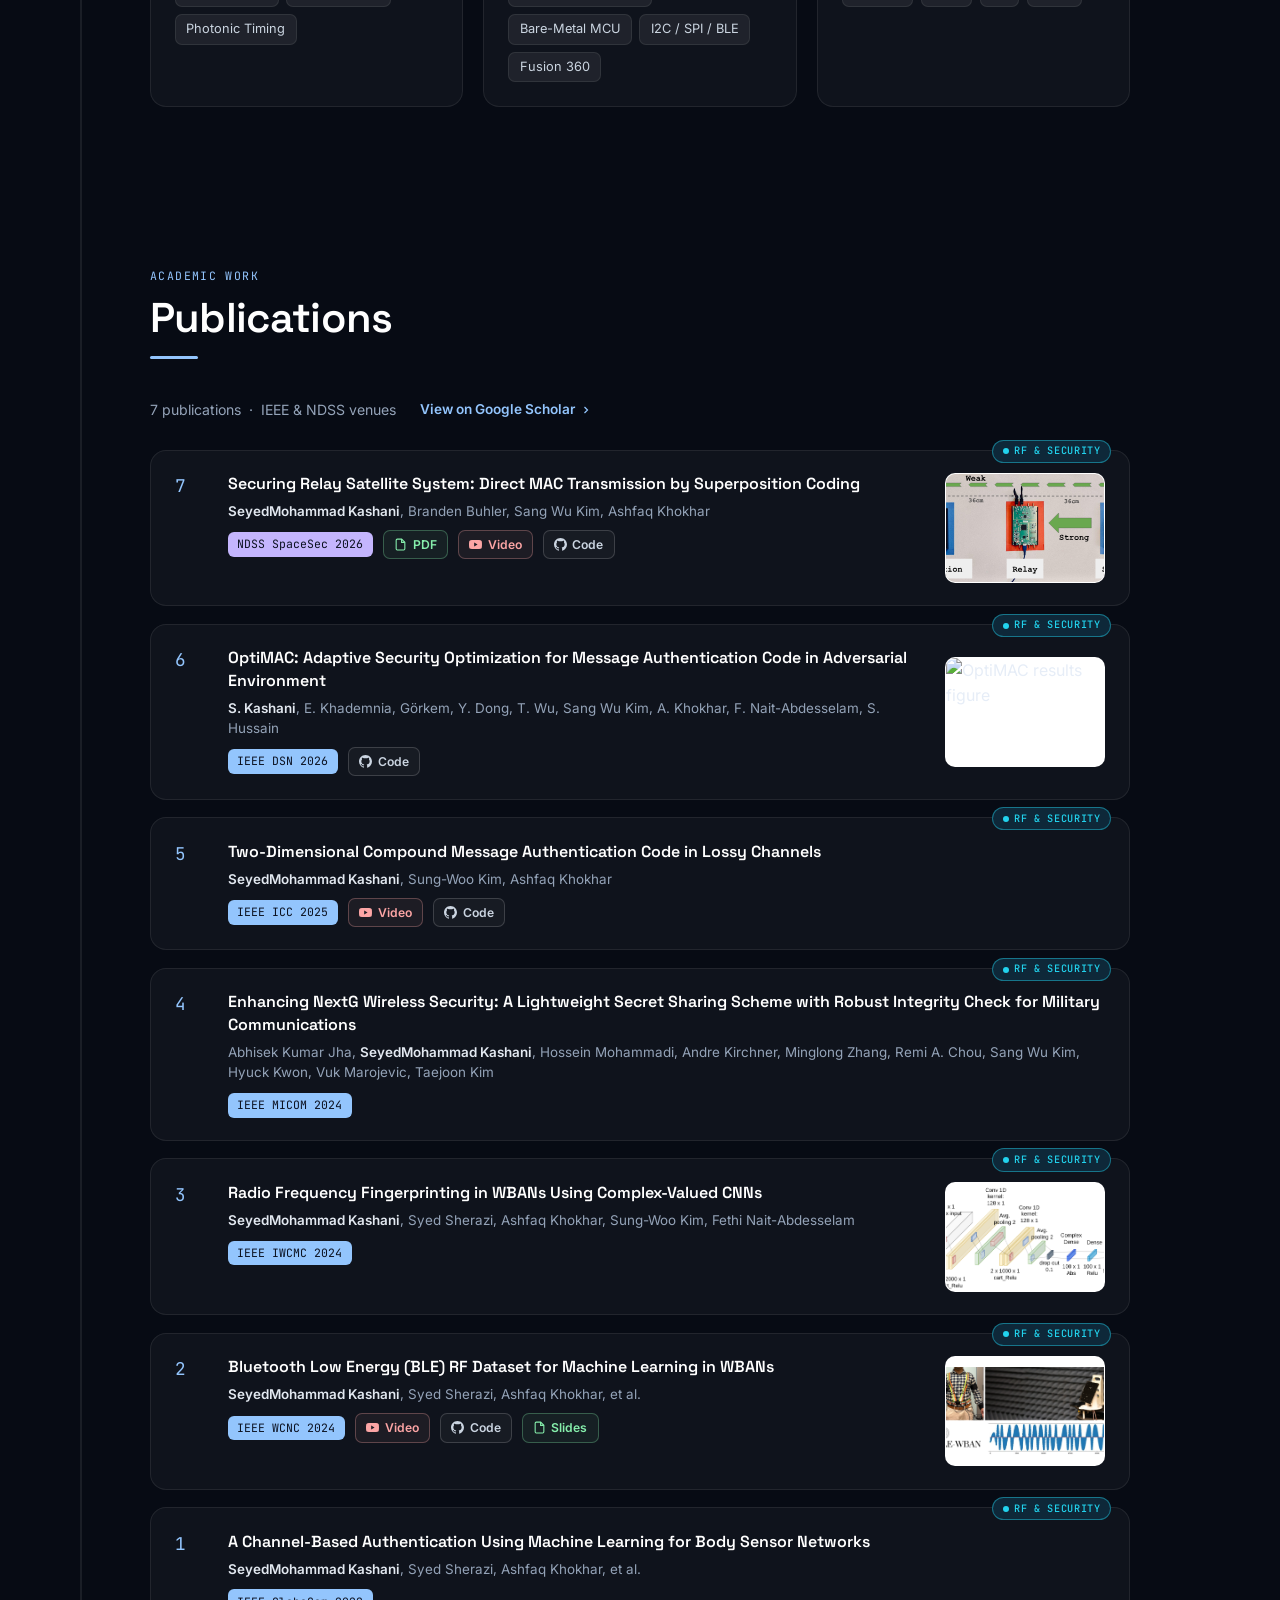
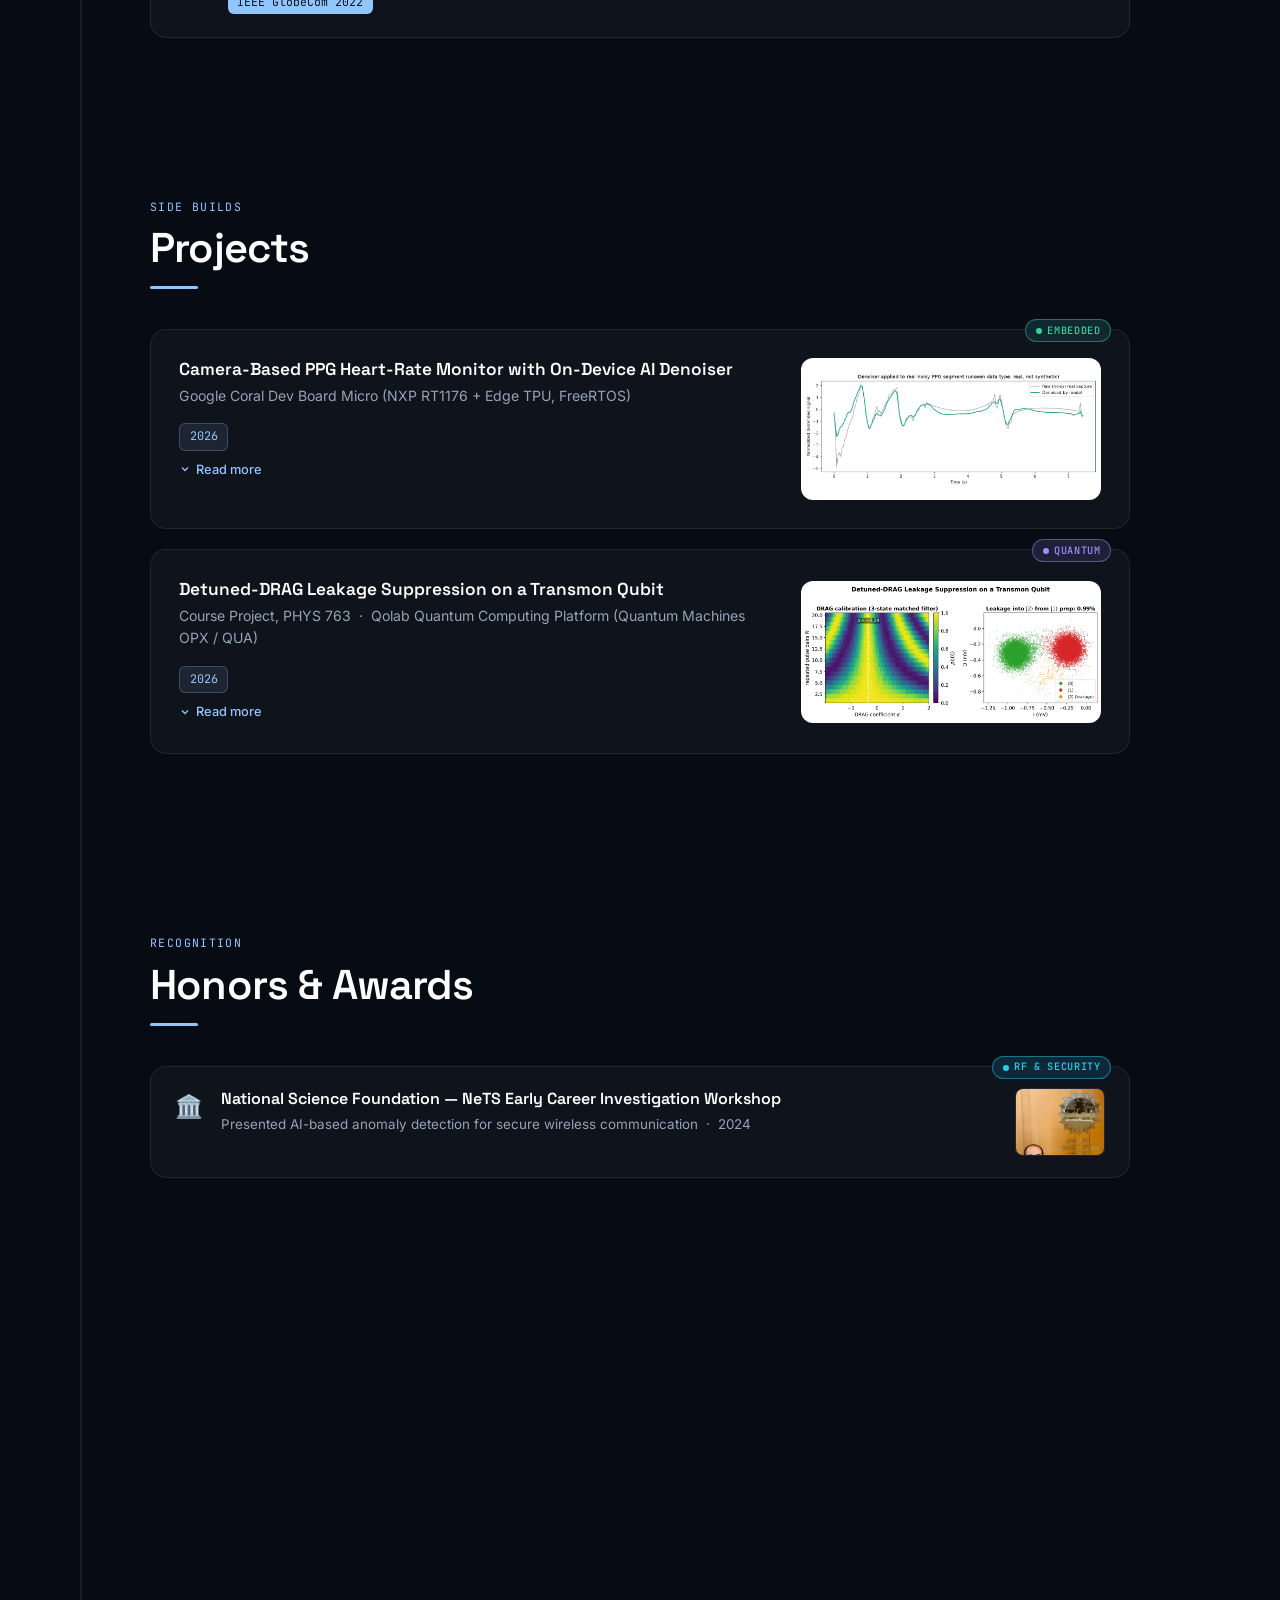
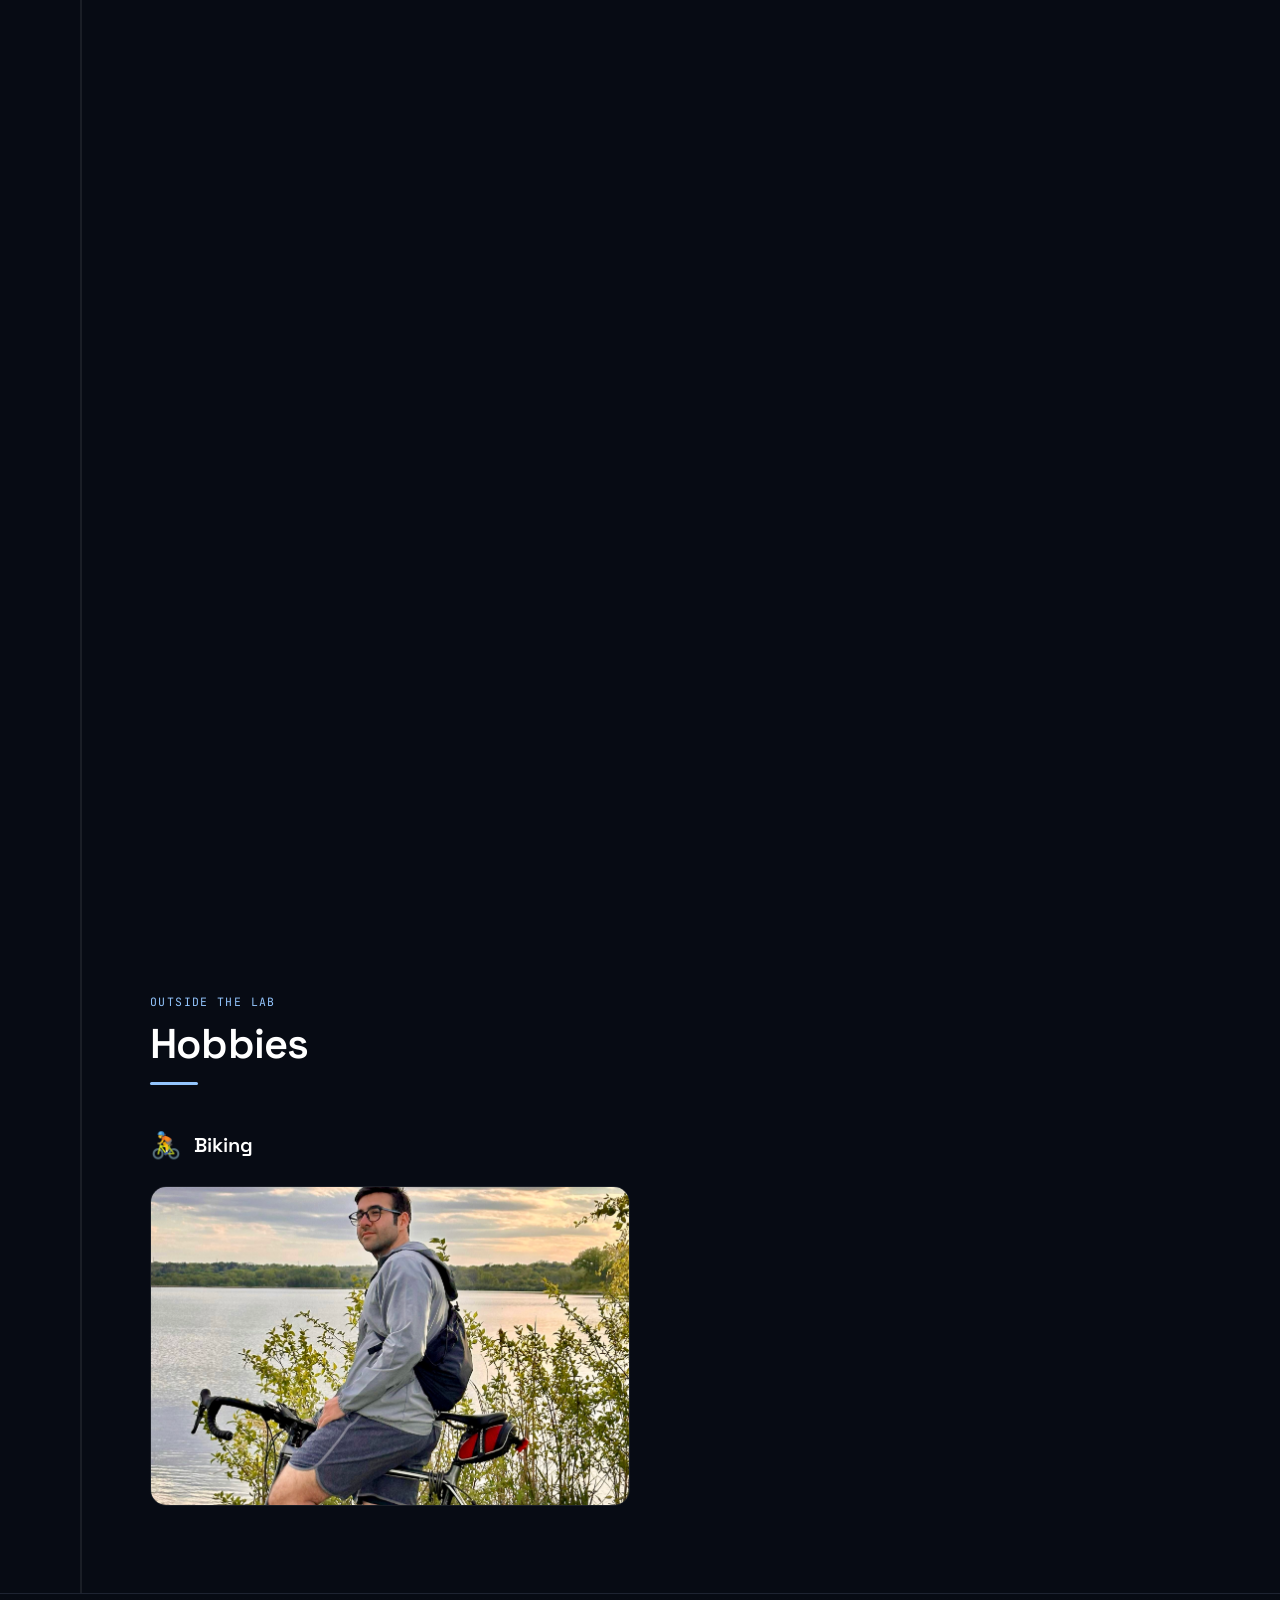
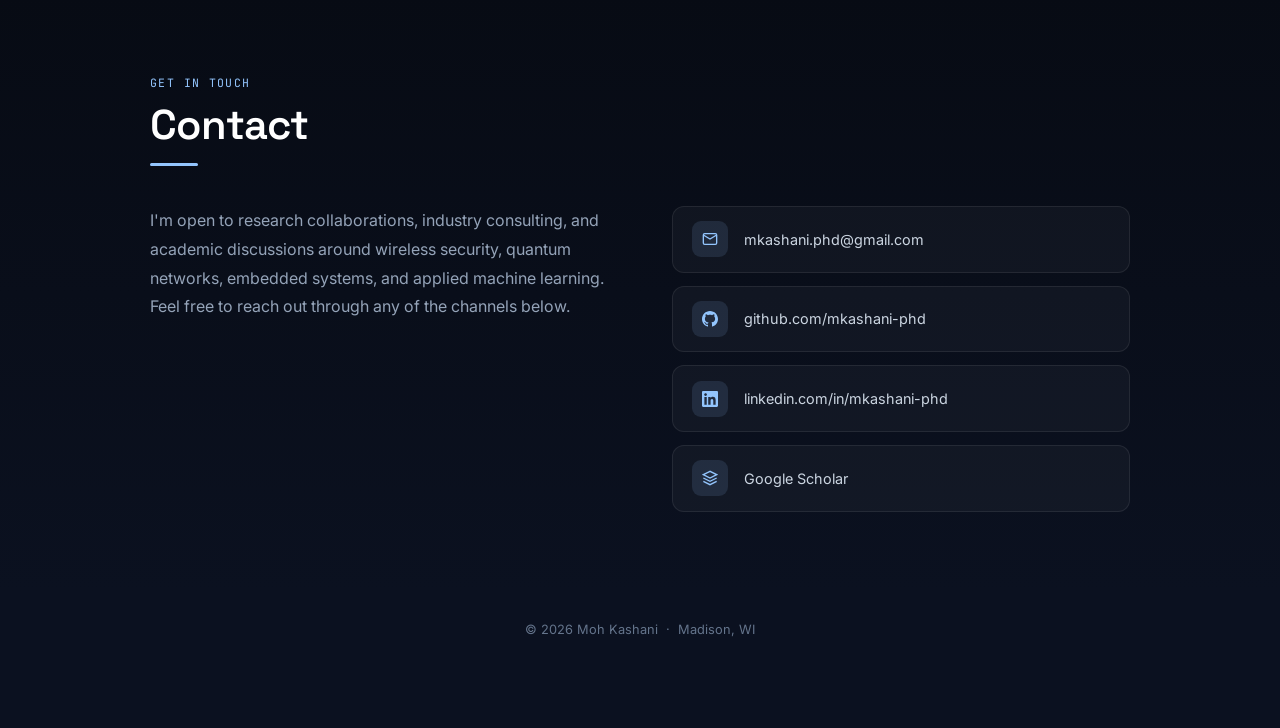
==== commit b847b3db: "Remove intro tagline under the Scholar stats Co-Authored-By: Claude Opus 5.5 <noreply@anthropic.com>" ====
--- a/index.html
+++ b/index.html
@@ -68,7 +68,6 @@
           <span class="ss-chart" id="ss-chart" aria-hidden="true"></span>
           <span class="ss-foot">Google Scholar<span class="ss-updated" id="ss-updated"></span></span>
         </a>
-        <p class="intro-lead">I work where three fields meet — and I do all three.</p>
         <ul class="intro-fields">
           <li style="--c:var(--q)"><span class="field-dot"></span>Quantum computing &amp; networks</li>
           <li style="--c:var(--r)"><span class="field-dot"></span>RF, wireless &amp; security</li>
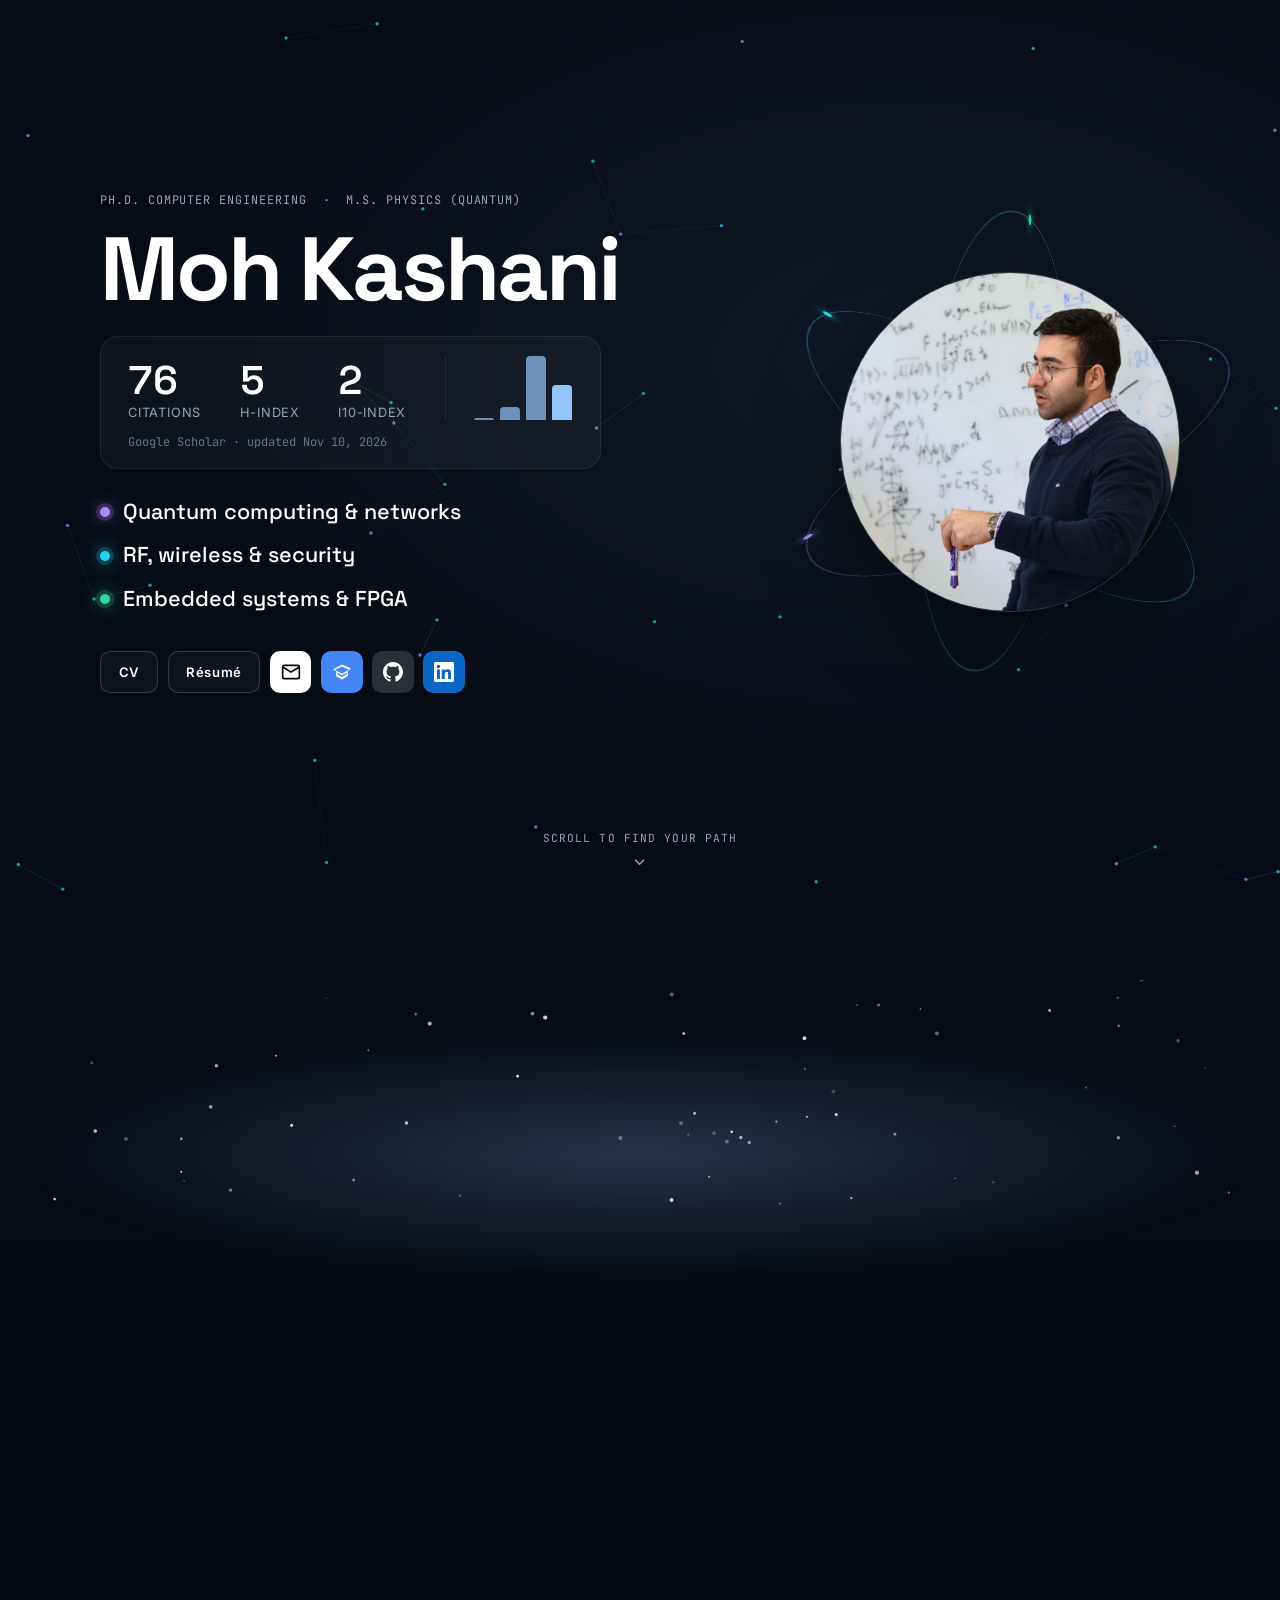
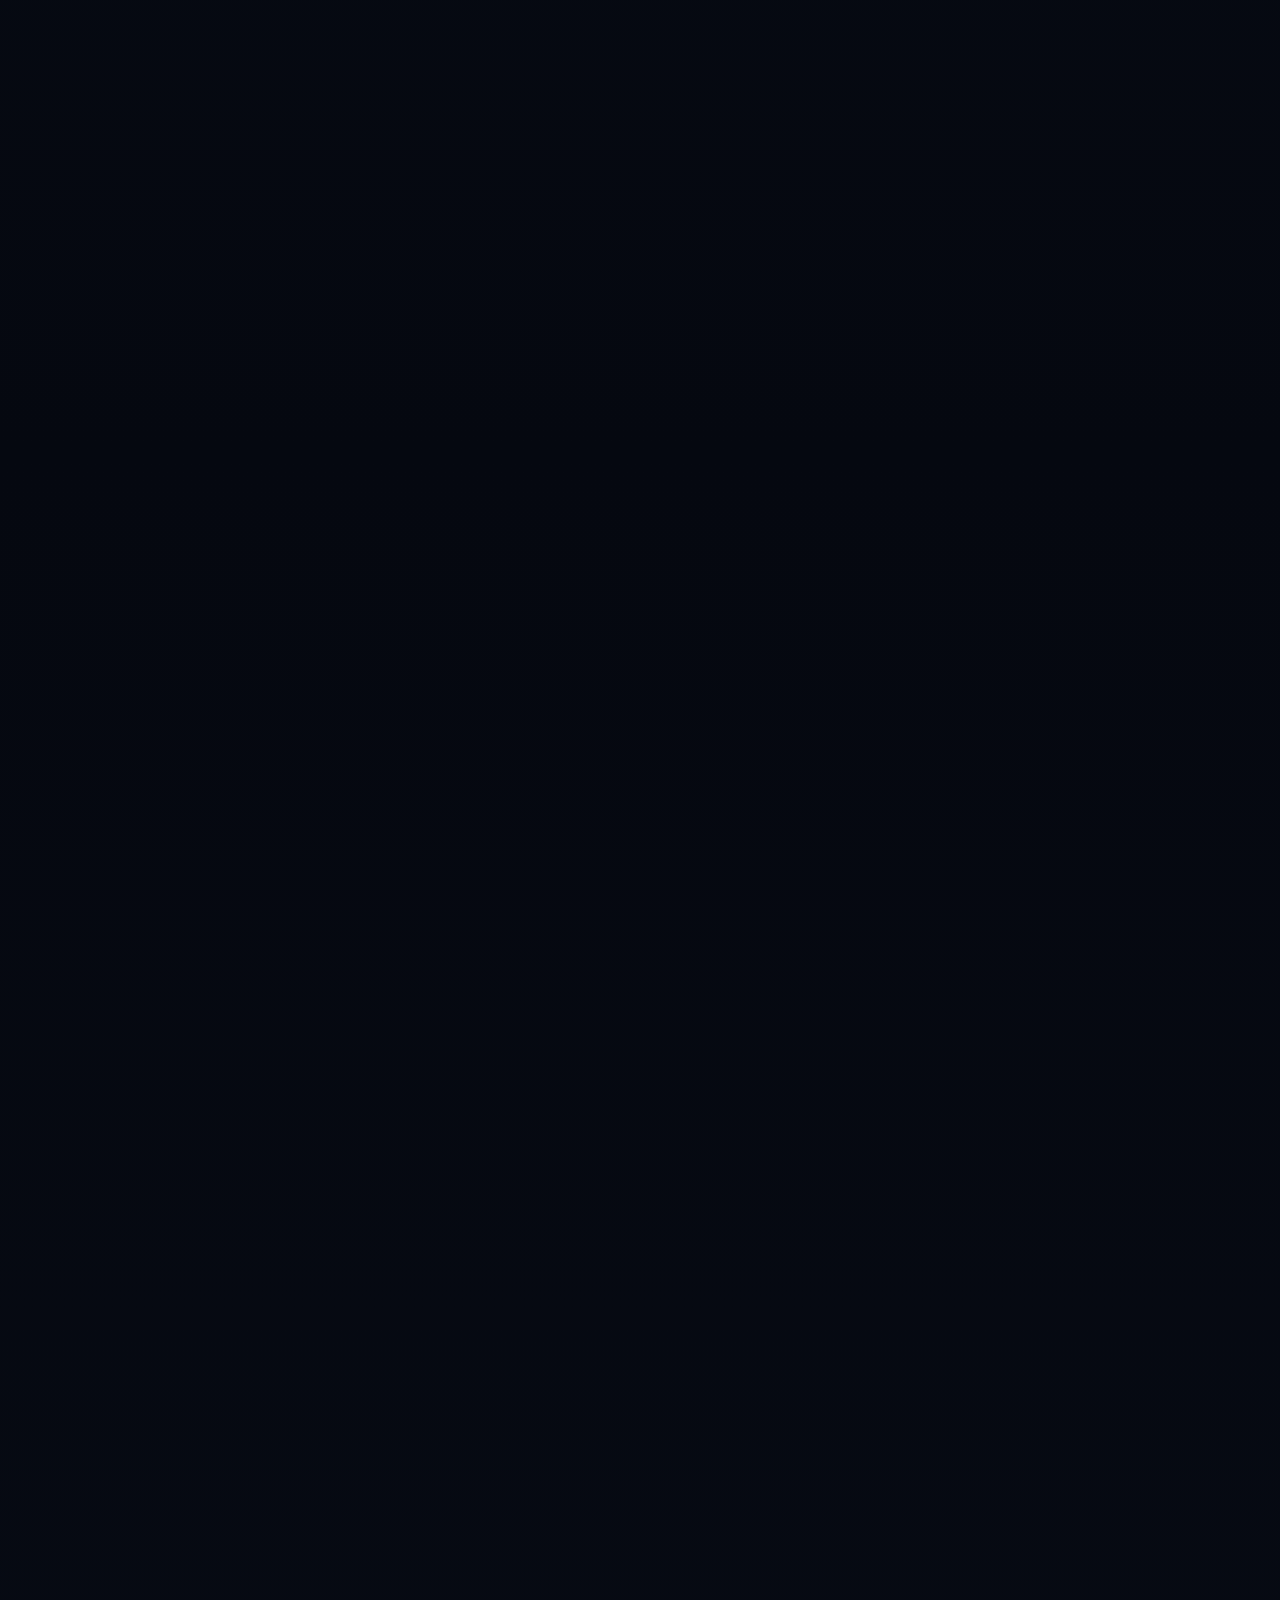
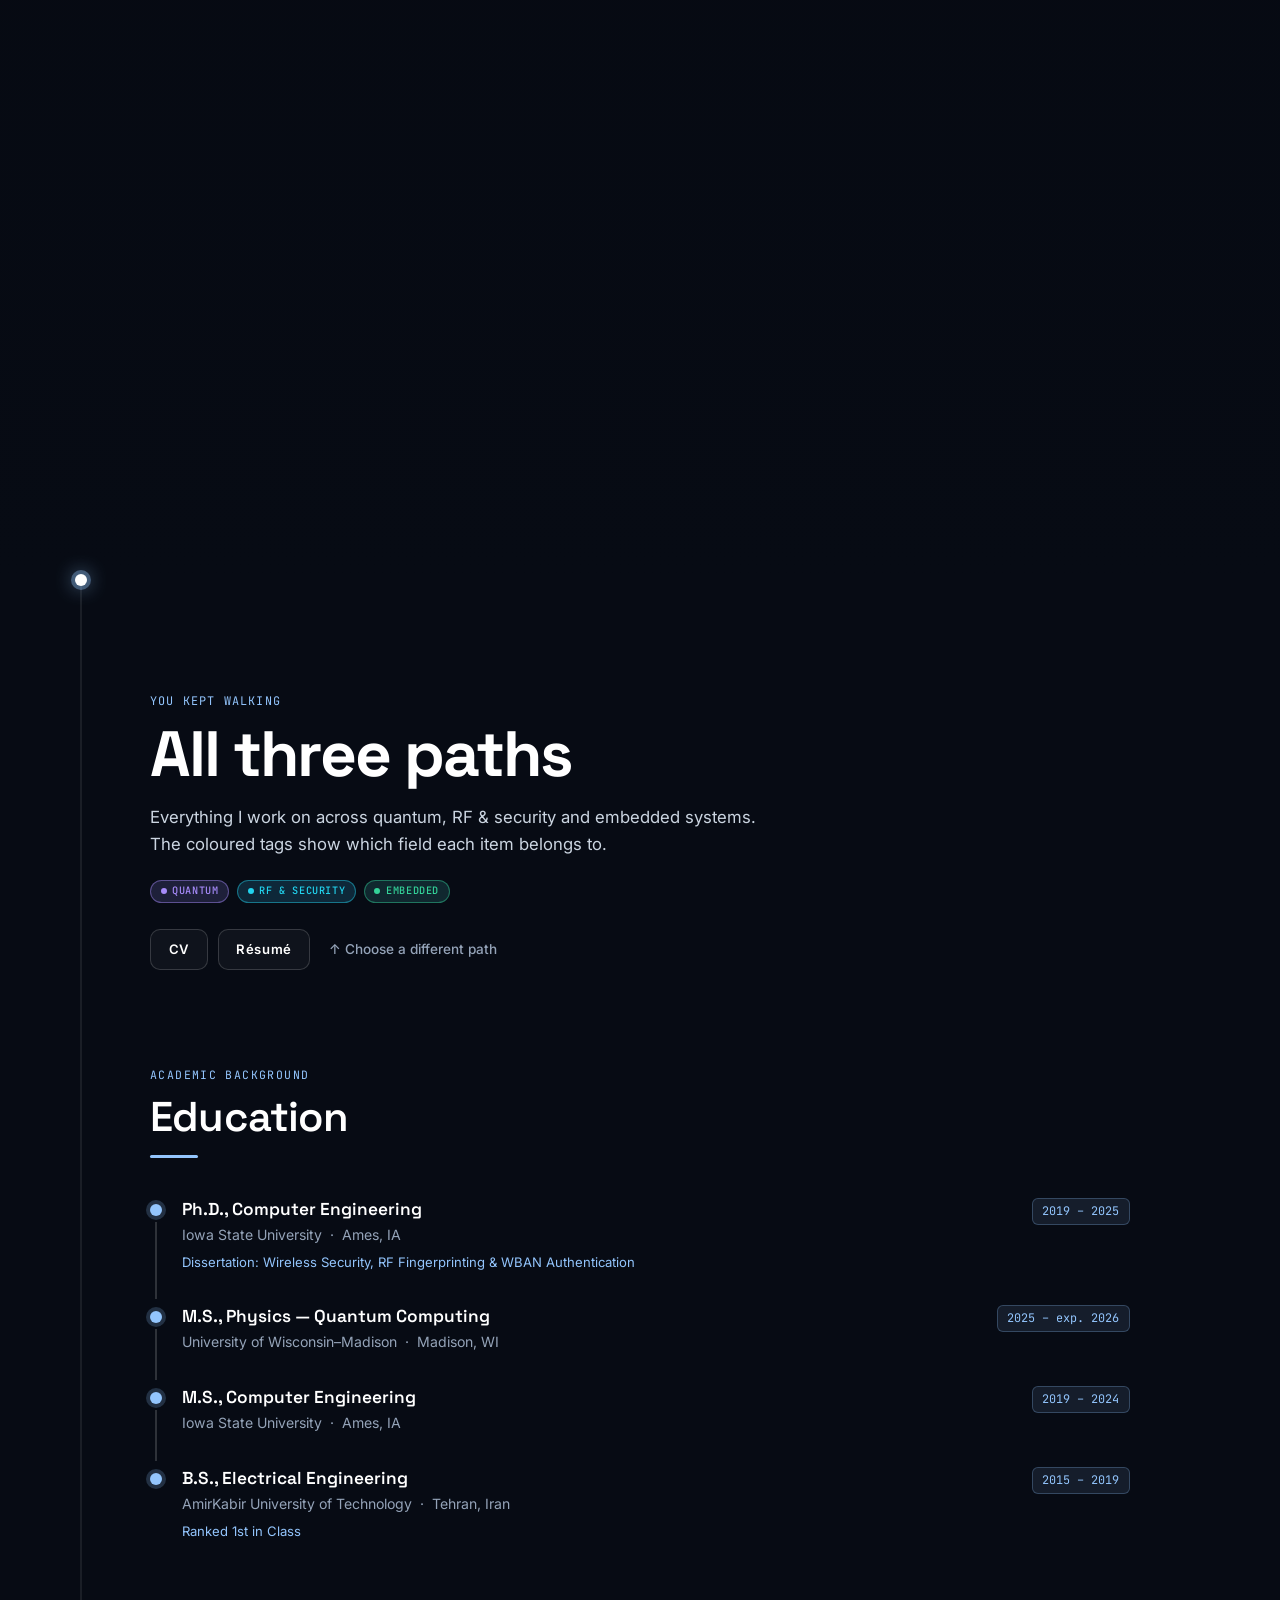
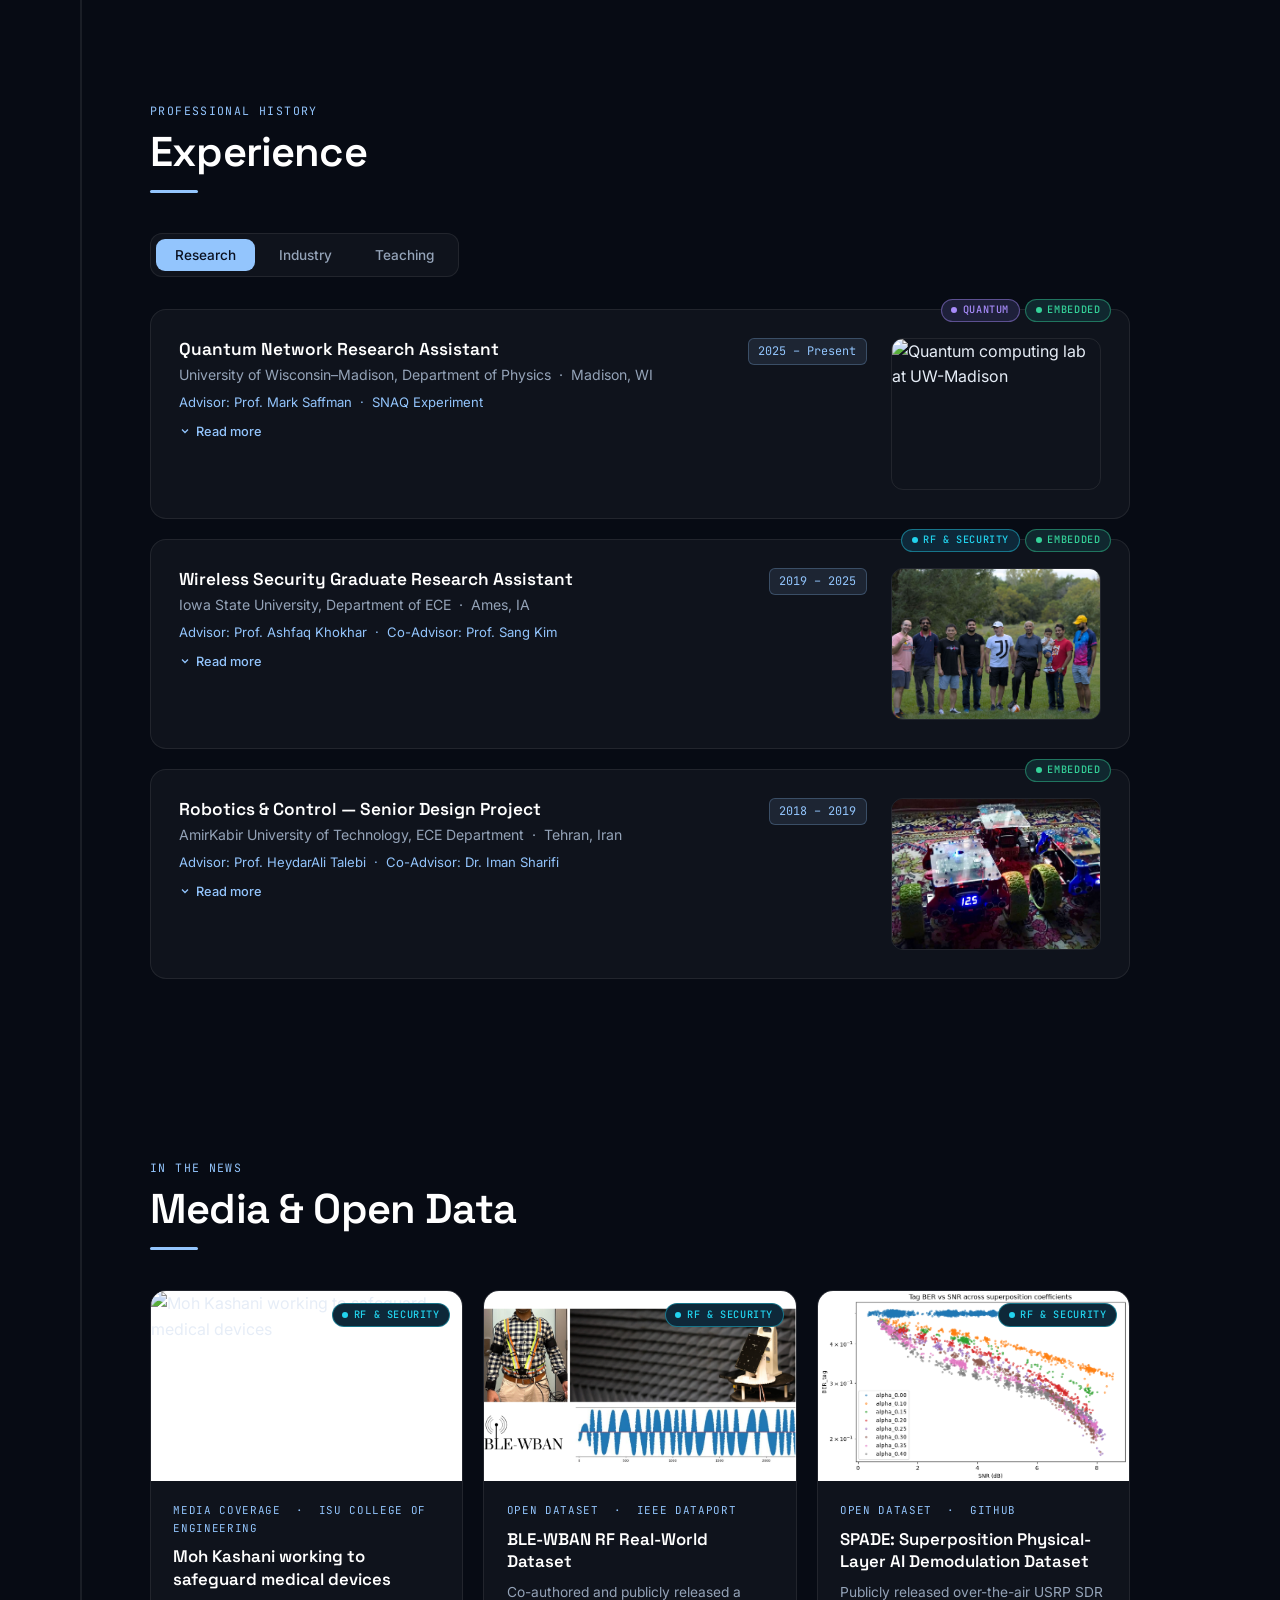
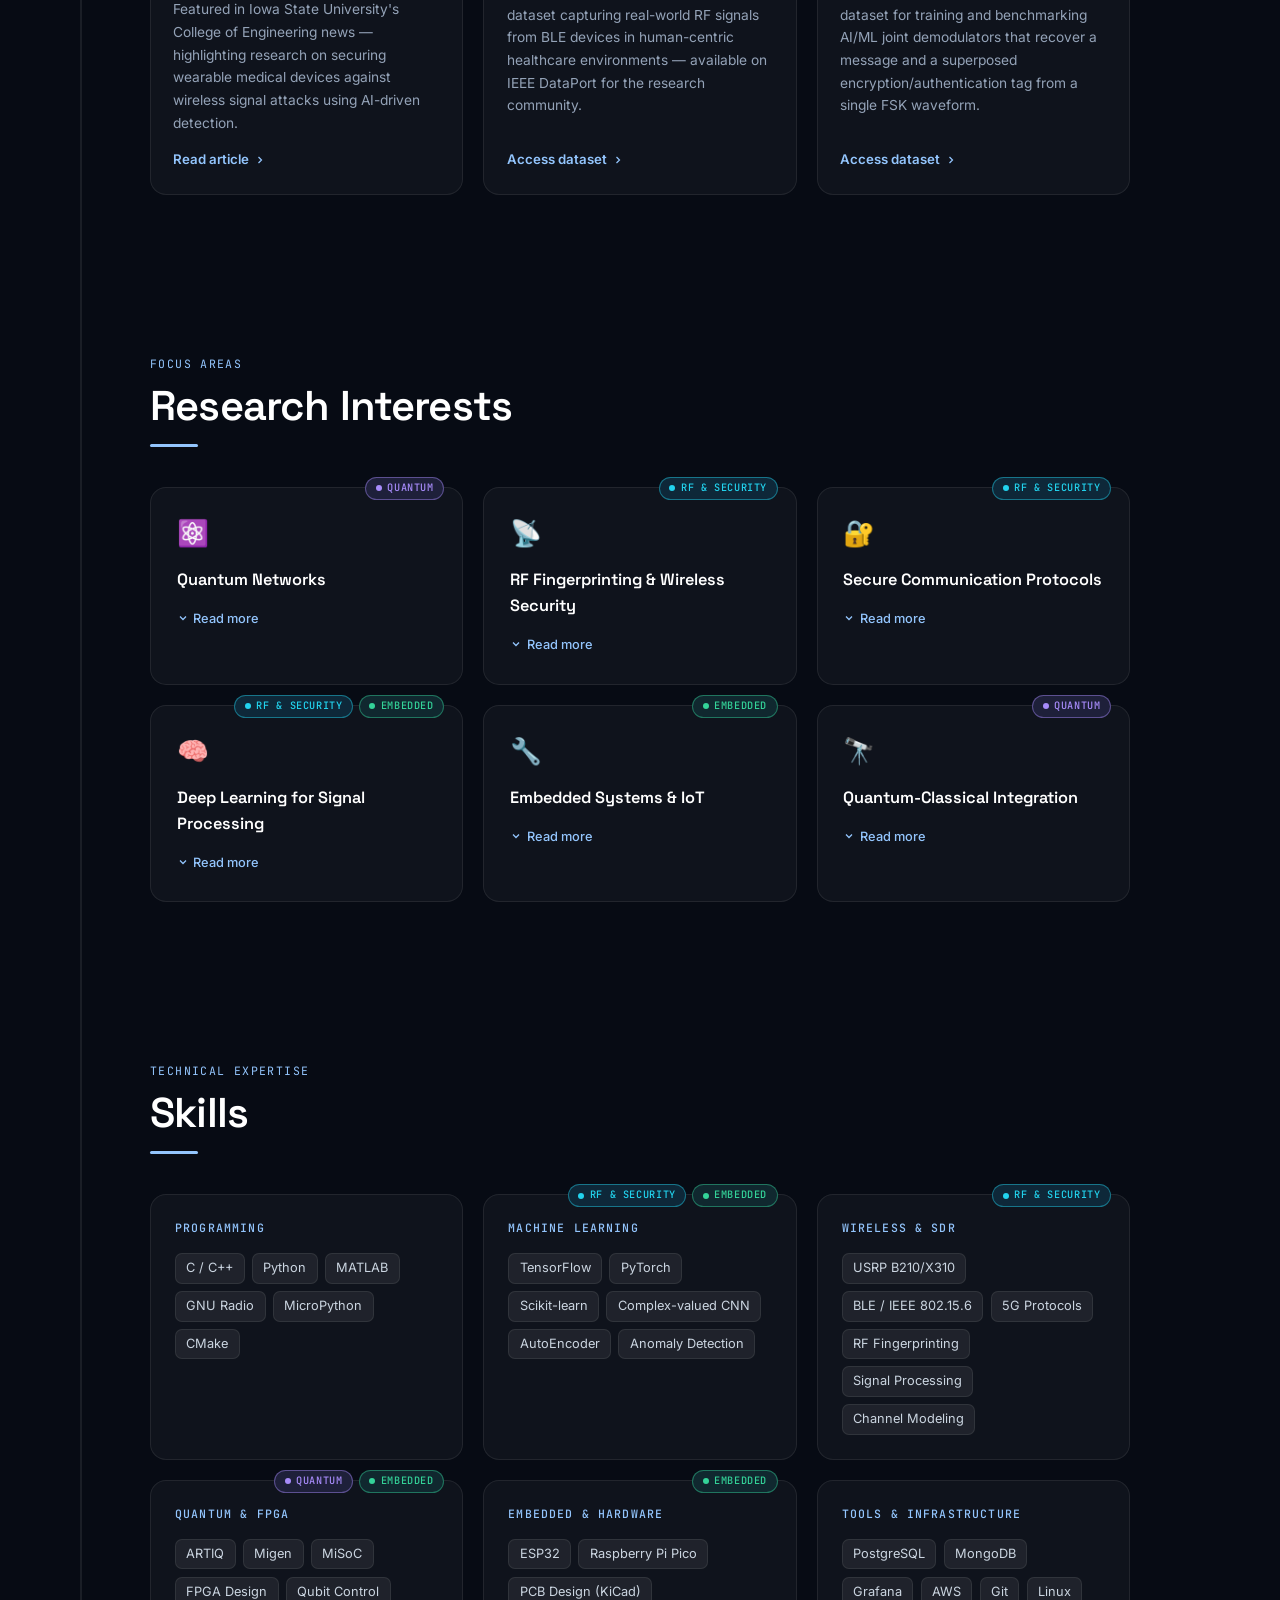
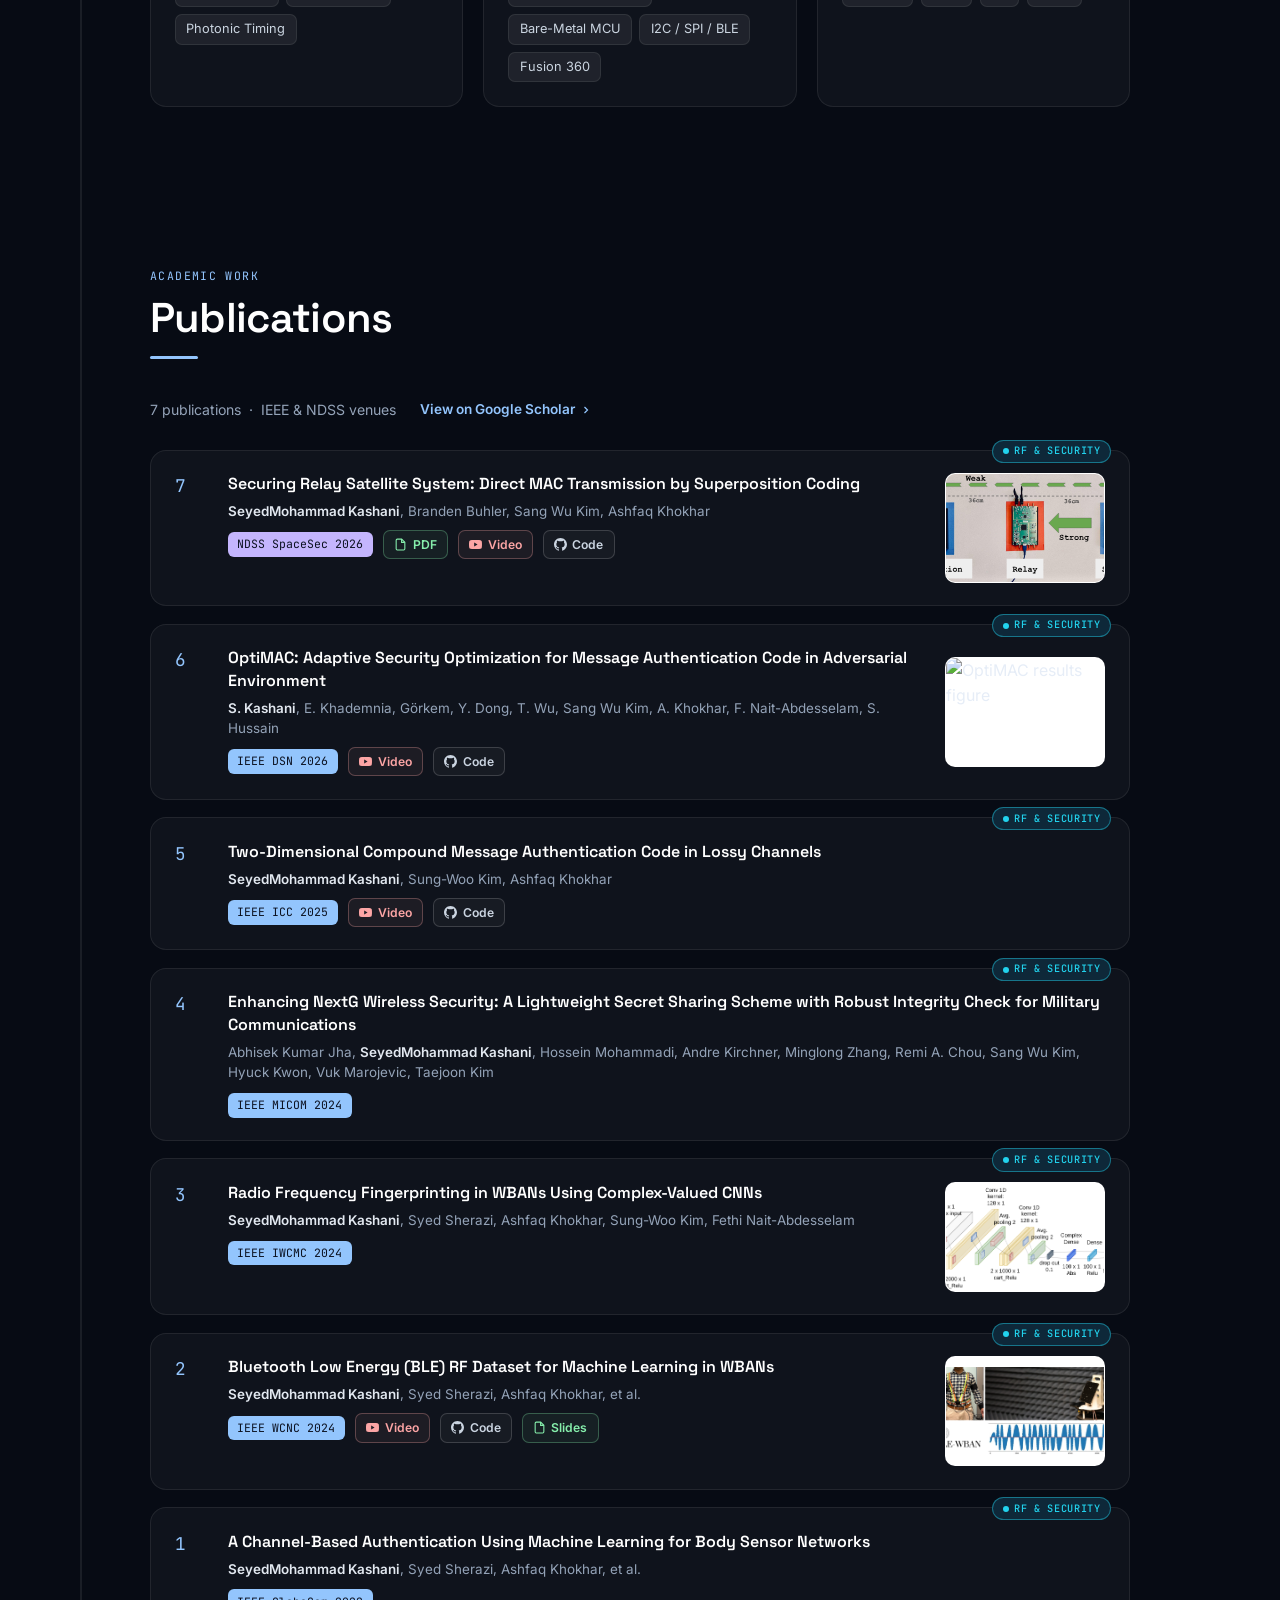
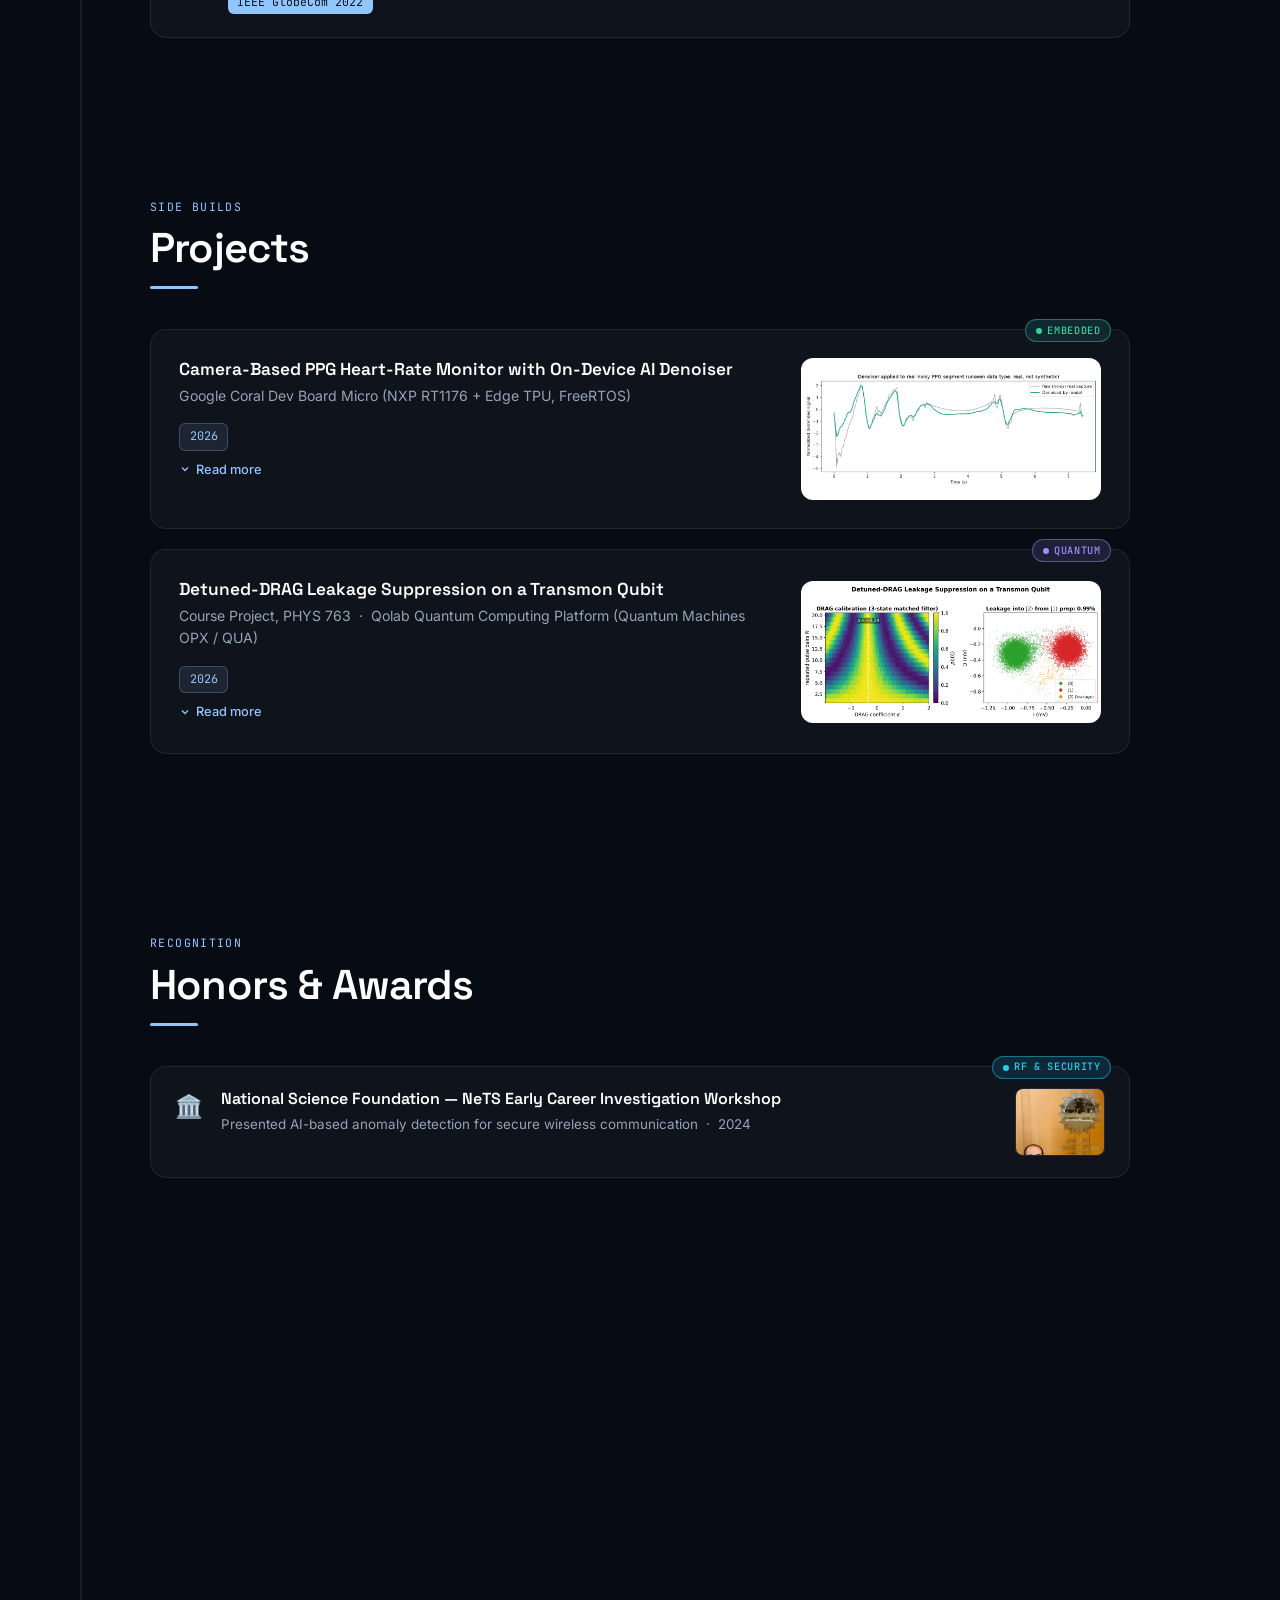
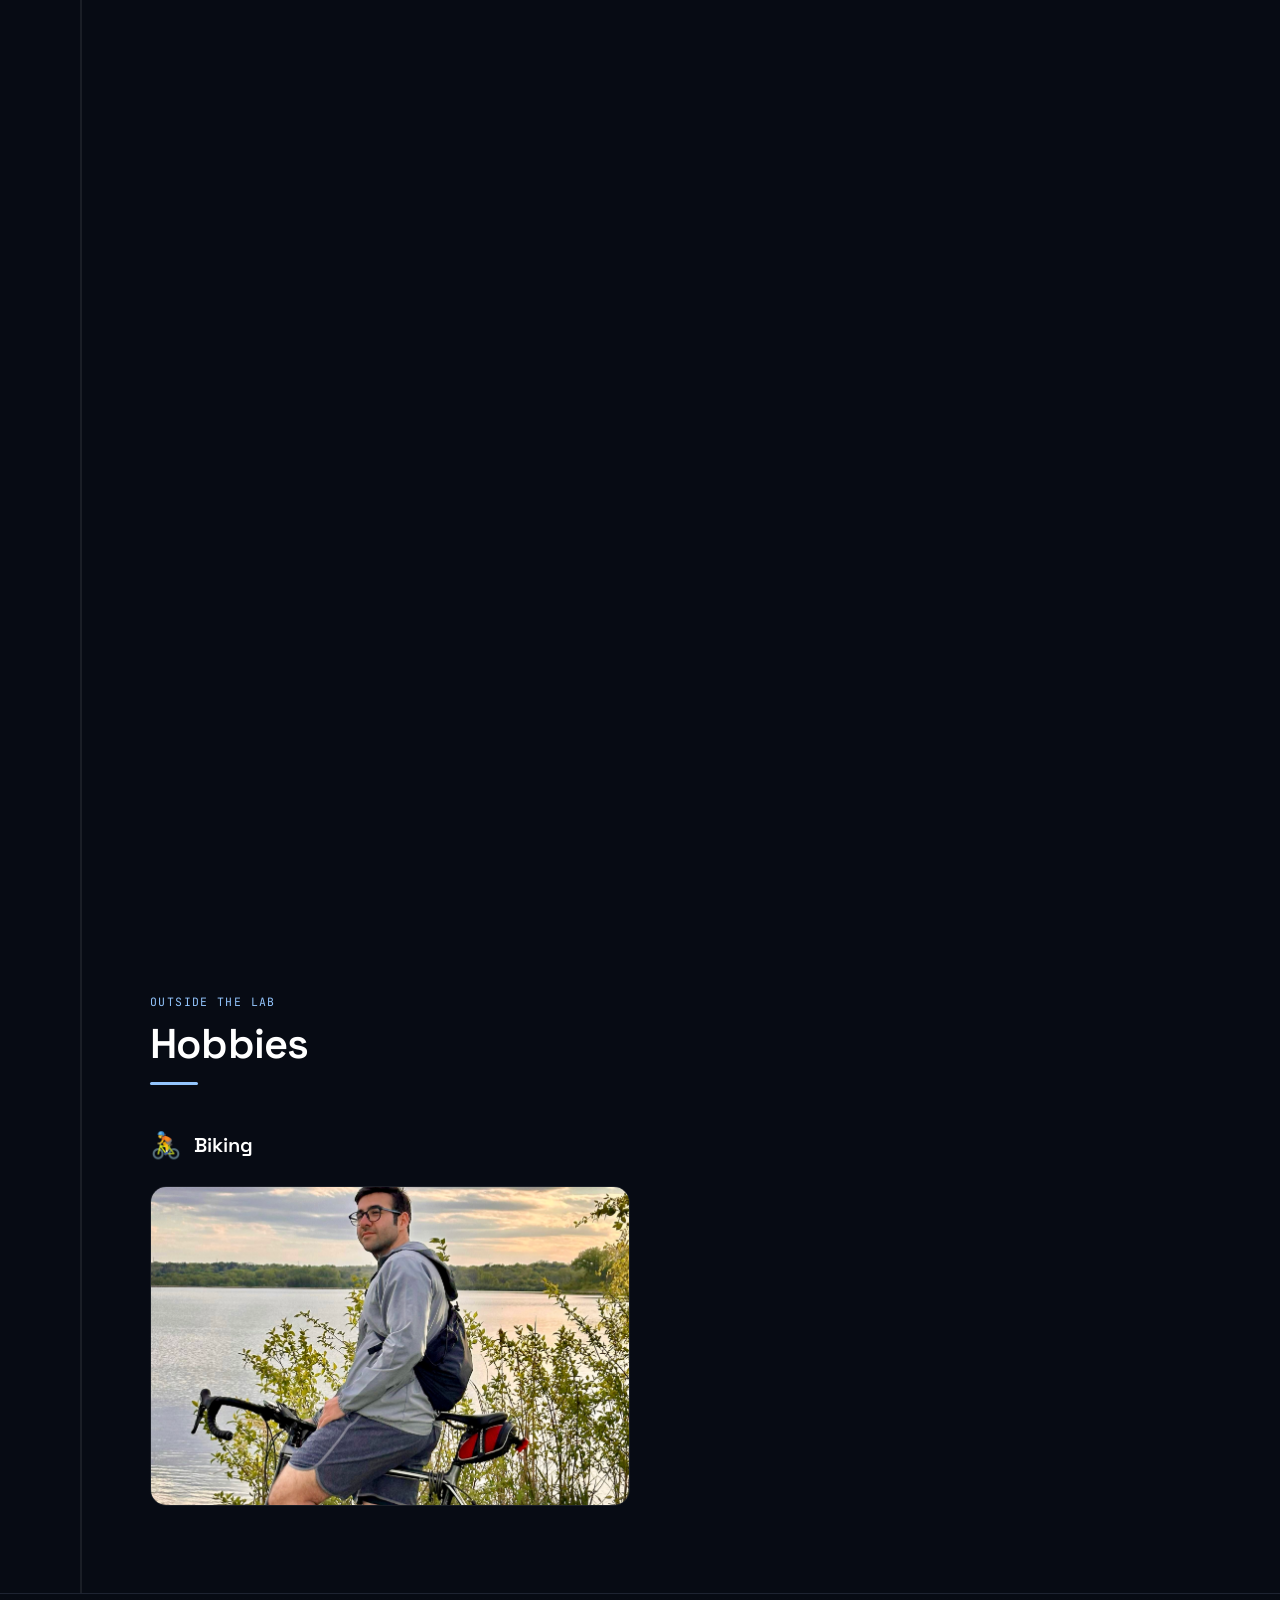
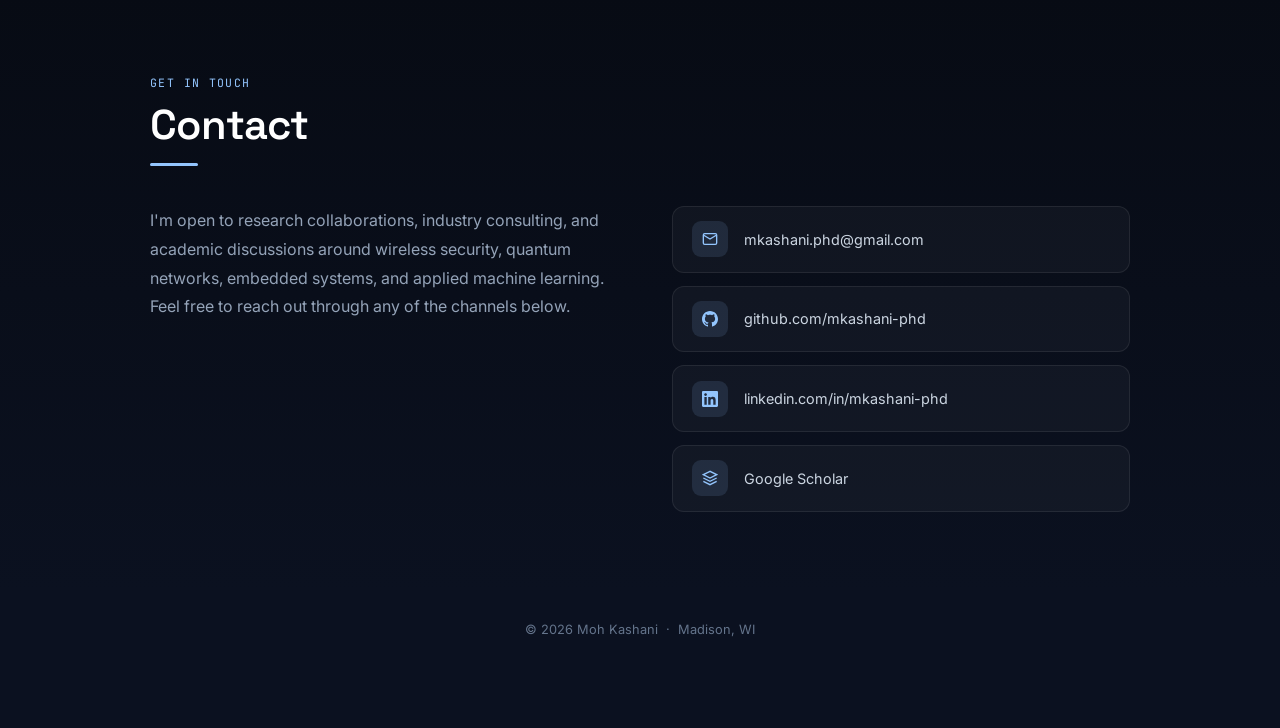
==== commit 99a49a53: "Add video link to OptiMAC paper Co-Authored-By: Claude Opus 5.5 <noreply@anthropic.com>" ====
--- a/index.html
+++ b/index.html
@@ -700,6 +700,10 @@
             <div class="pub-authors"><strong>S. Kashani</strong>, E. Khademnia, Görkem, Y. Dong, T. Wu, Sang Wu Kim, A. Khokhar, F. Nait-Abdesselam, S. Hussain</div>
             <div class="pub-footer">
               <span class="pub-venue">IEEE DSN 2026</span>
+              <a href="https://youtu.be/UhDfF2zyNw8" target="_blank" rel="noopener" class="pub-yt-link" onclick="event.stopPropagation()">
+                <svg width="13" height="13" viewBox="0 0 24 24" fill="currentColor"><path d="M23.498 6.186a3.016 3.016 0 0 0-2.122-2.136C19.505 3.545 12 3.545 12 3.545s-7.505 0-9.377.505A3.017 3.017 0 0 0 .502 6.186C0 8.07 0 12 0 12s0 3.93.502 5.814a3.016 3.016 0 0 0 2.122 2.136c1.871.505 9.376.505 9.376.505s7.505 0 9.377-.505a3.015 3.015 0 0 0 2.122-2.136C24 15.93 24 12 24 12s0-3.930-.502-5.814zM9.545 15.568V8.432L15.818 12l-6.273 3.568z"/></svg>
+                Video
+              </a>
               <a href="https://github.com/mkashani-phd/OptiMAC" target="_blank" rel="noopener" class="pub-repo-link" onclick="event.stopPropagation()">
                 <svg width="13" height="13" viewBox="0 0 24 24" fill="currentColor"><path d="M12 0c-6.626 0-12 5.373-12 12 0 5.302 3.438 9.8 8.207 11.387.599.111.793-.261.793-.577v-2.234c-3.338.726-4.033-1.416-4.033-1.416-.546-1.387-1.333-1.756-1.333-1.756-1.089-.745.083-.729.083-.729 1.205.084 1.839 1.237 1.839 1.237 1.07 1.834 2.807 1.304 3.492.997.107-.775.418-1.305.762-1.604-2.665-.305-5.467-1.334-5.467-5.931 0-1.311.469-2.381 1.236-3.221-.124-.303-.535-1.524.117-3.176 0 0 1.008-.322 3.301 1.23.957-.266 1.983-.399 3.003-.404 1.02.005 2.047.138 3.006.404 2.291-1.552 3.297-1.23 3.297-1.23.653 1.653.242 2.874.118 3.176.77.84 1.235 1.911 1.235 3.221 0 4.609-2.807 5.624-5.479 5.921.43.372.823 1.102.823 2.222v3.293c0 .319.192.694.801.576 4.765-1.589 8.199-6.086 8.199-11.386 0-6.627-5.373-12-12-12z"/></svg>
                 Code
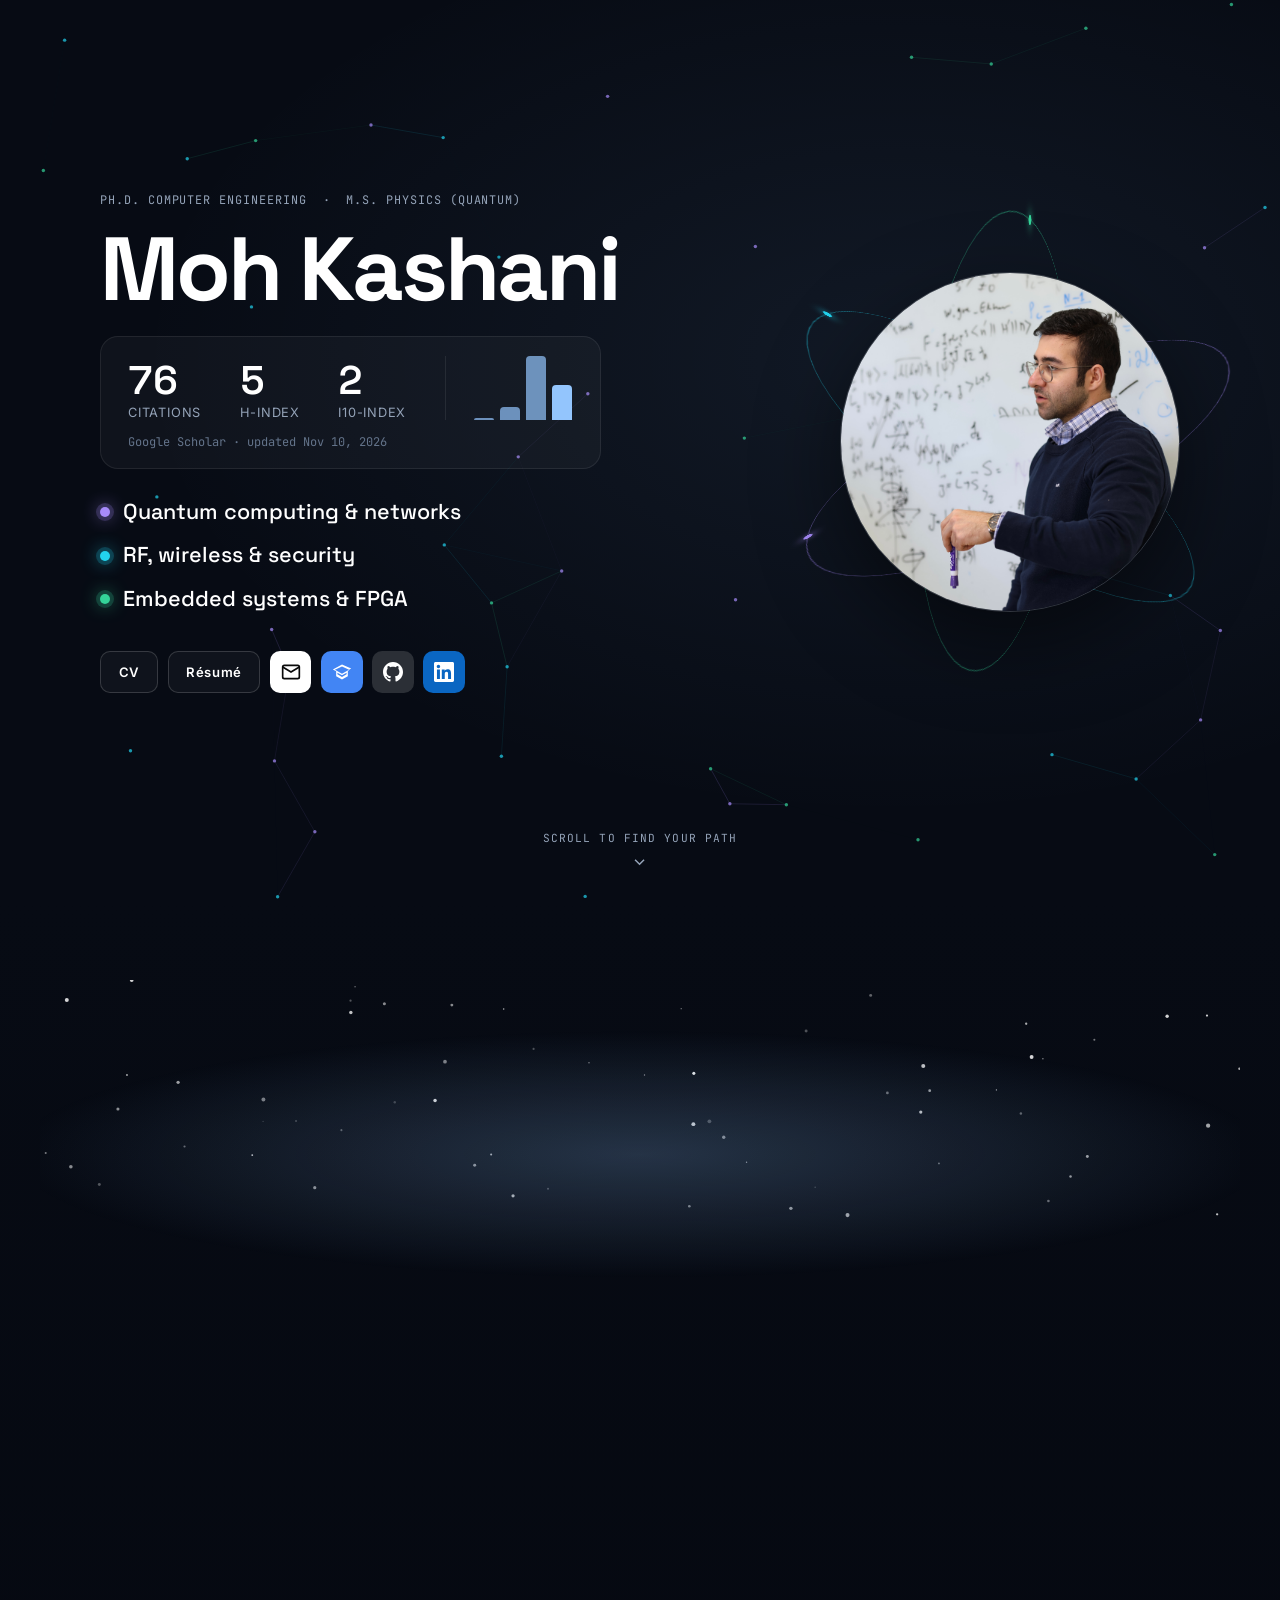
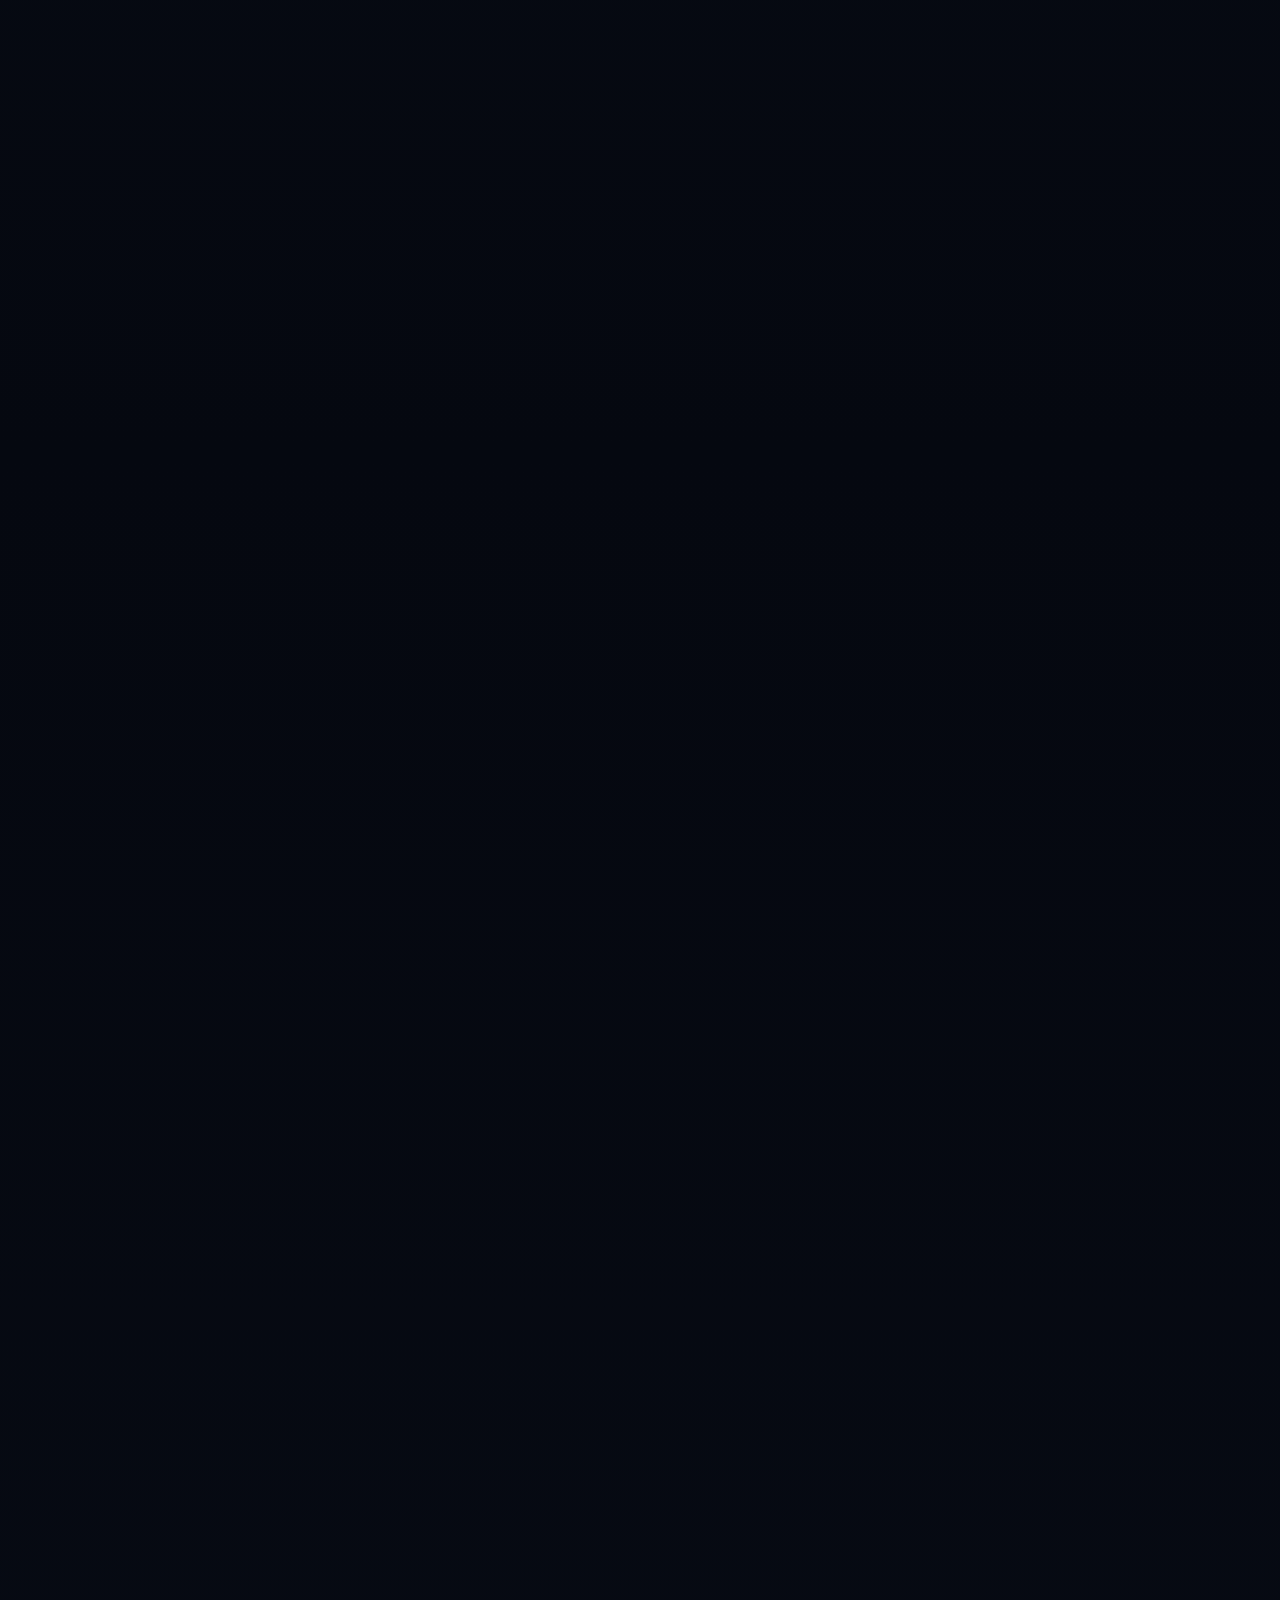
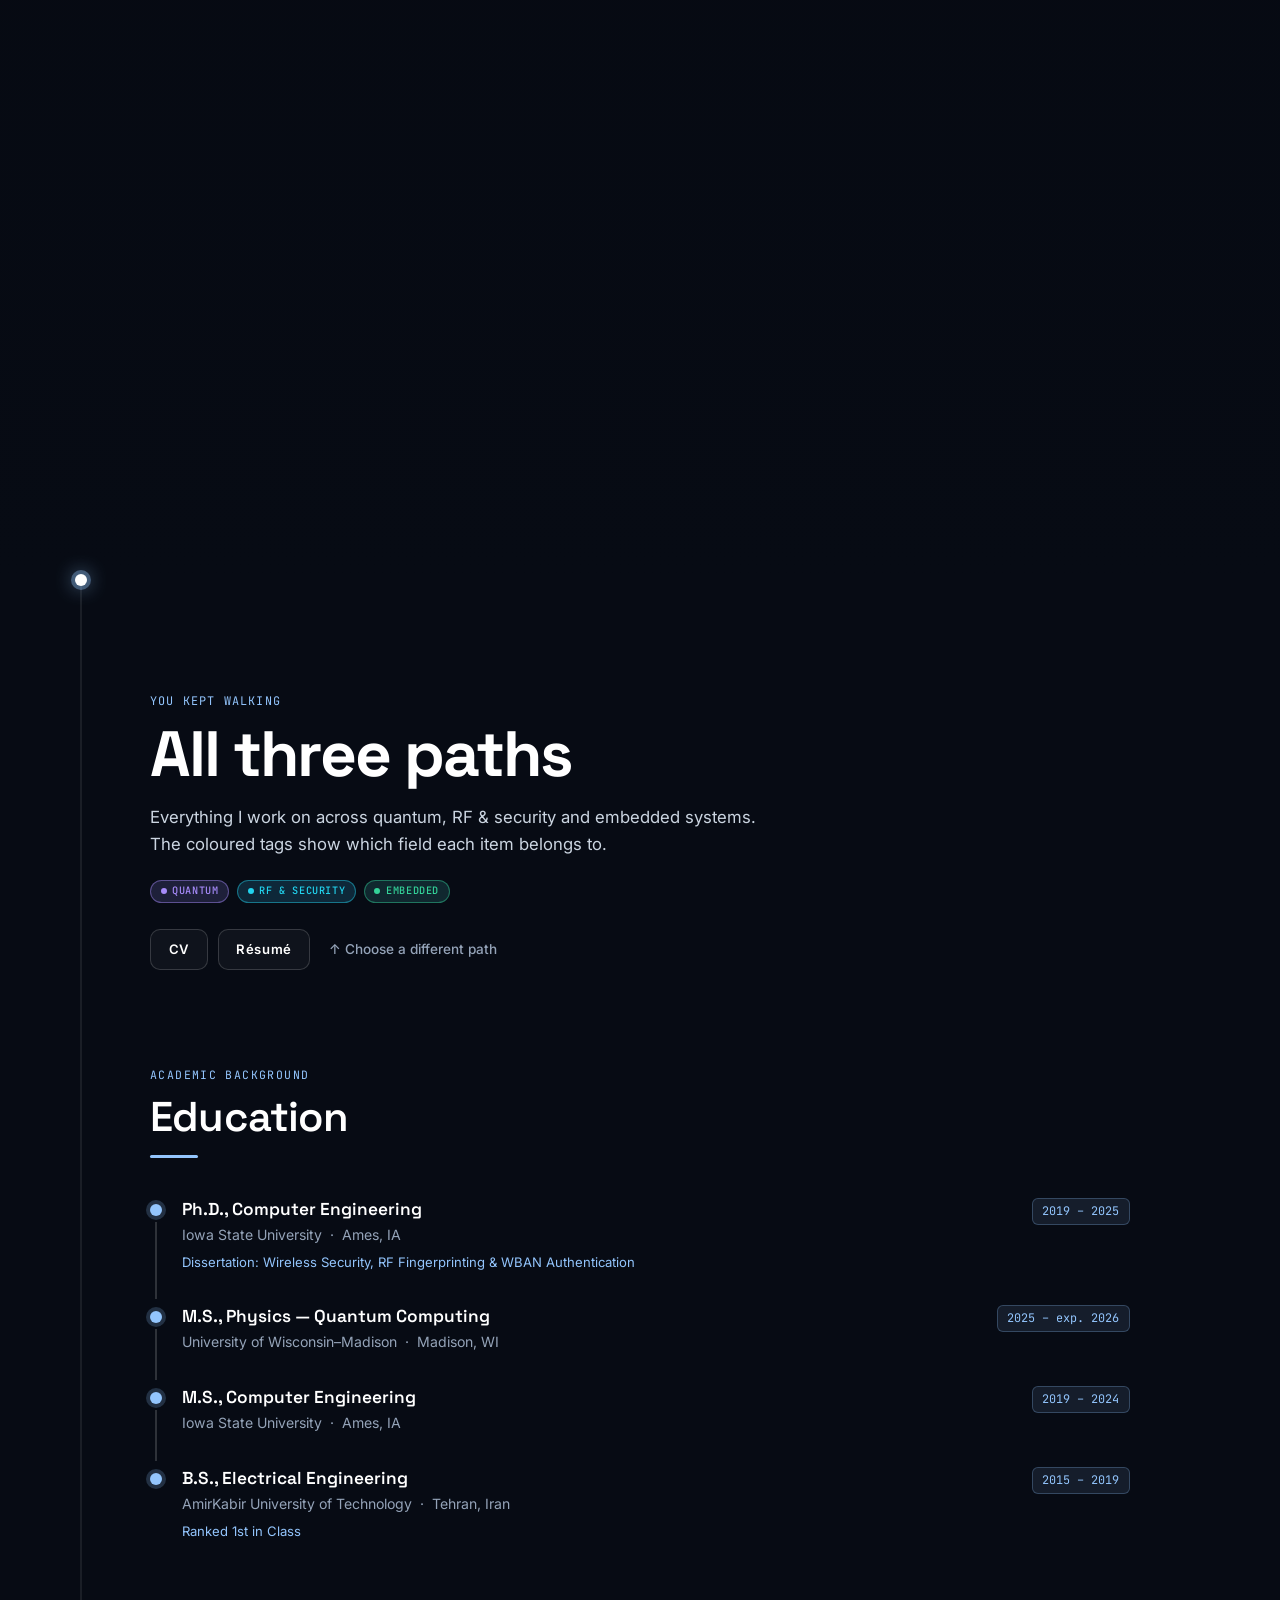
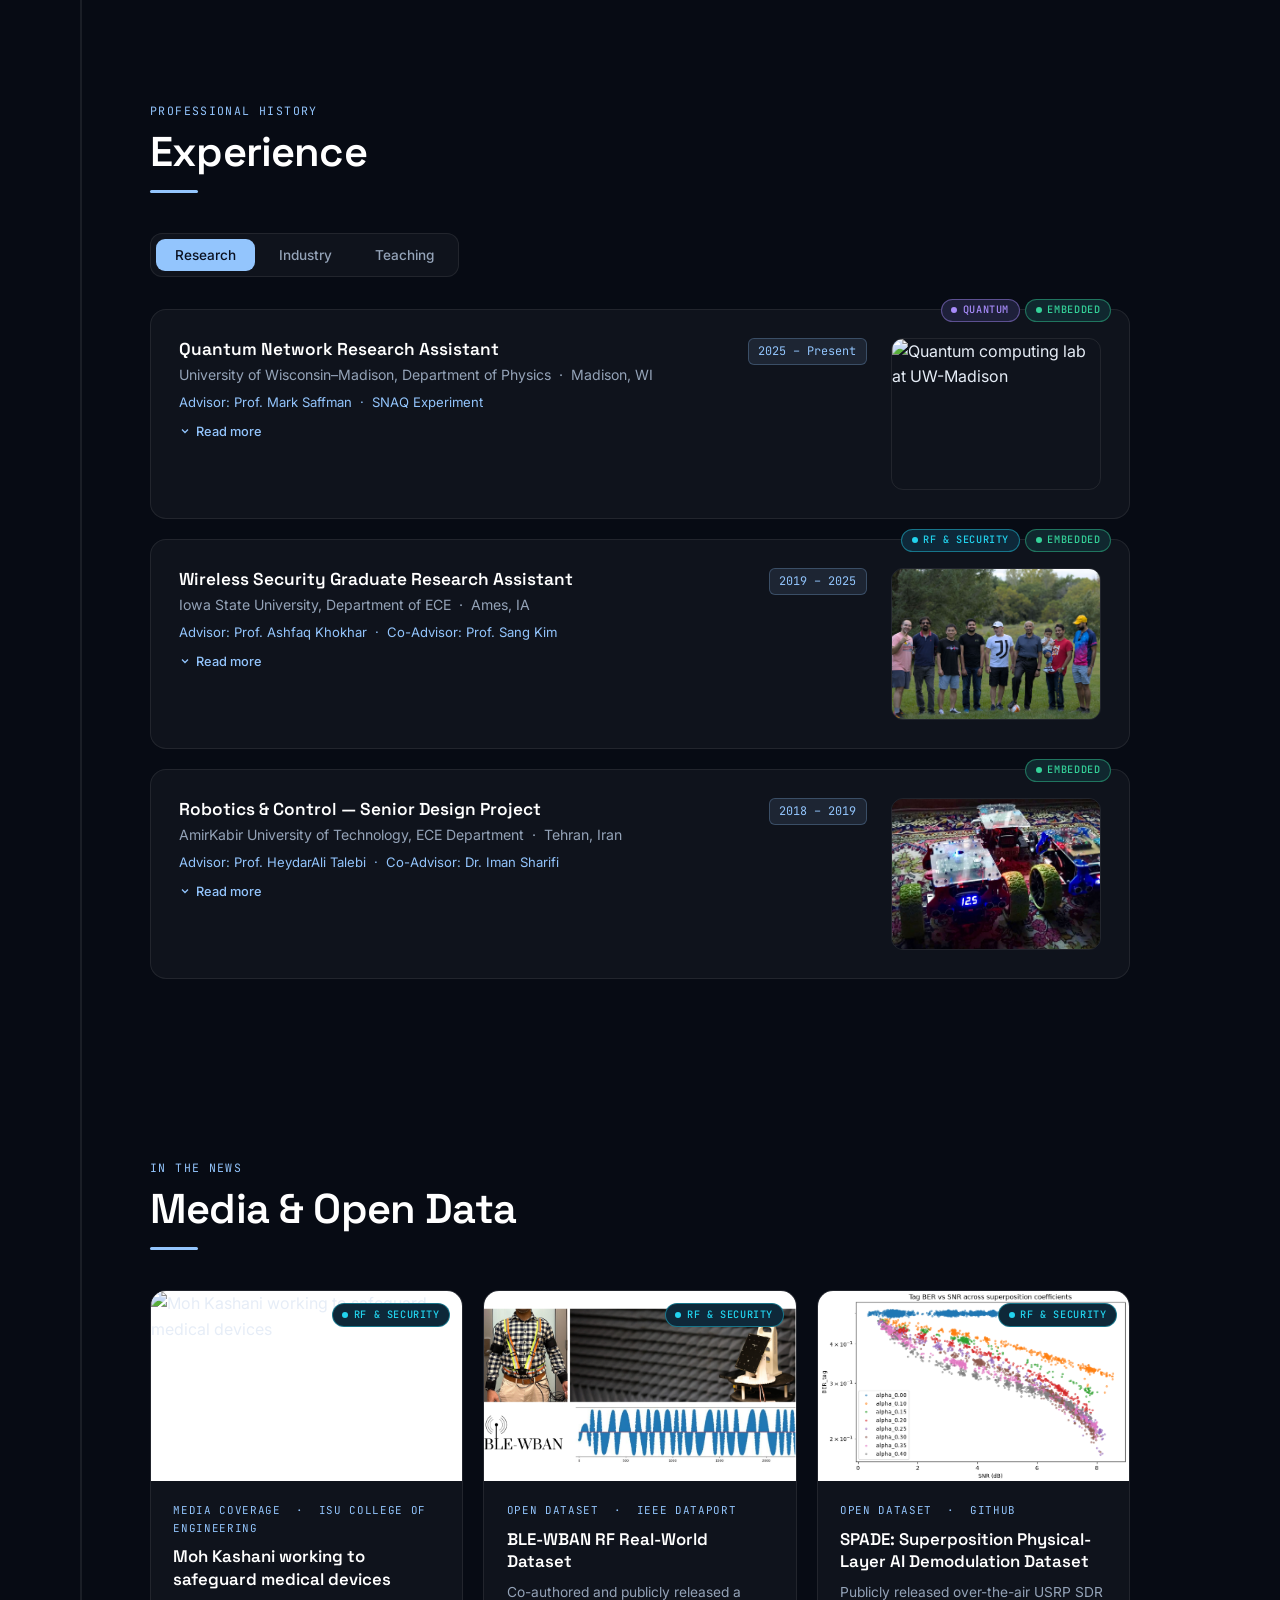
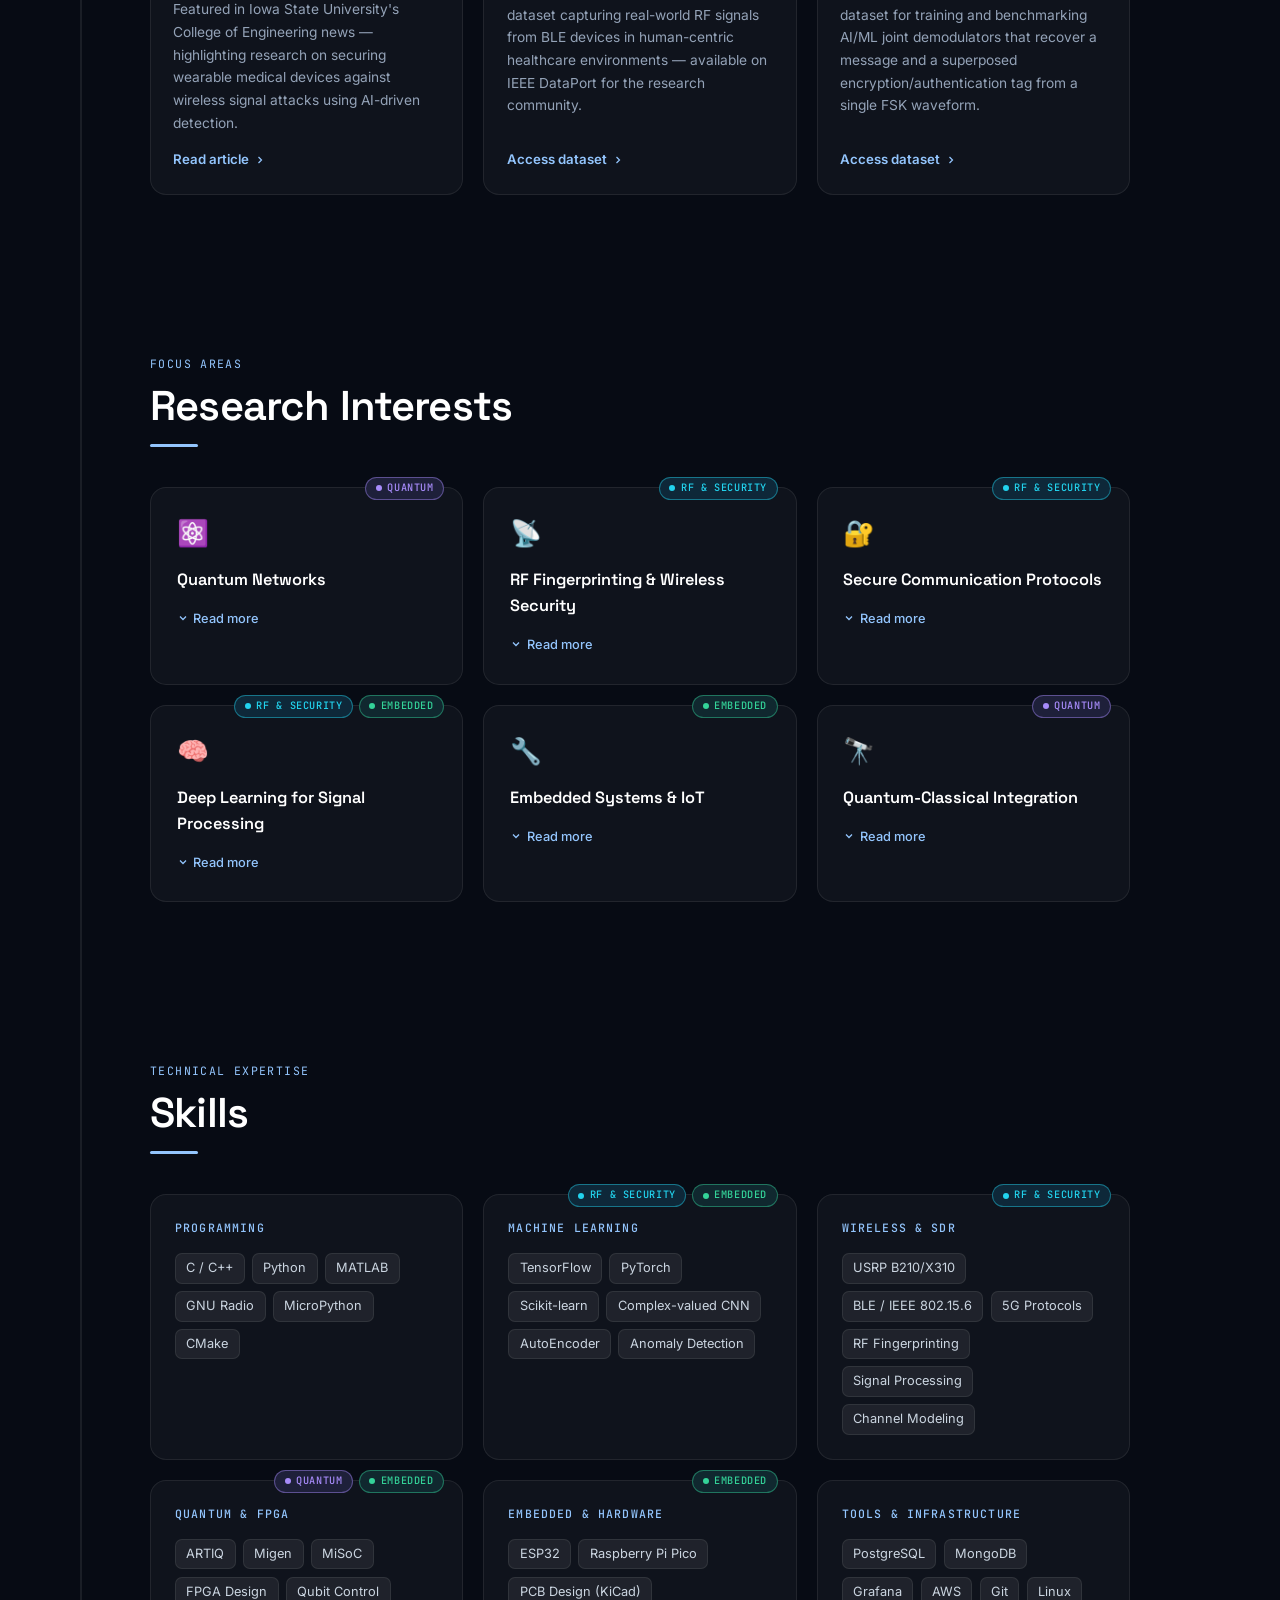
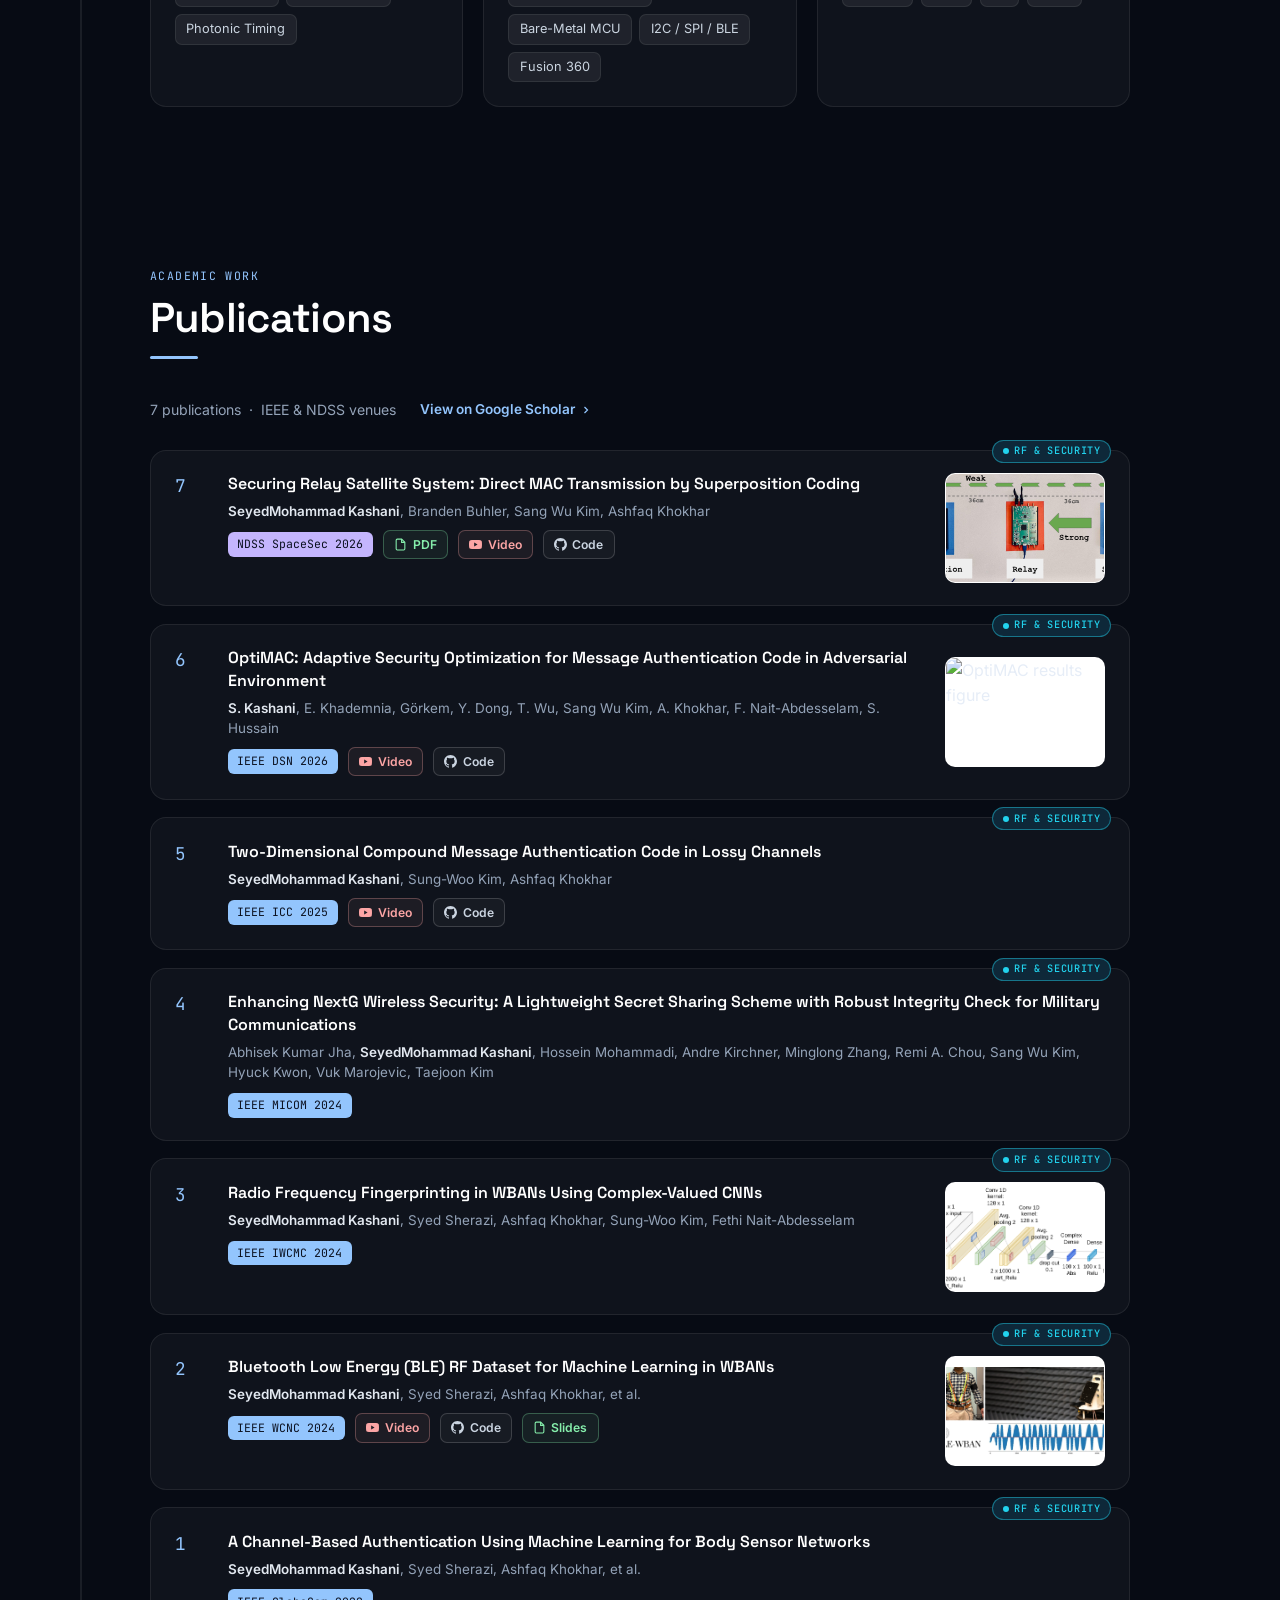
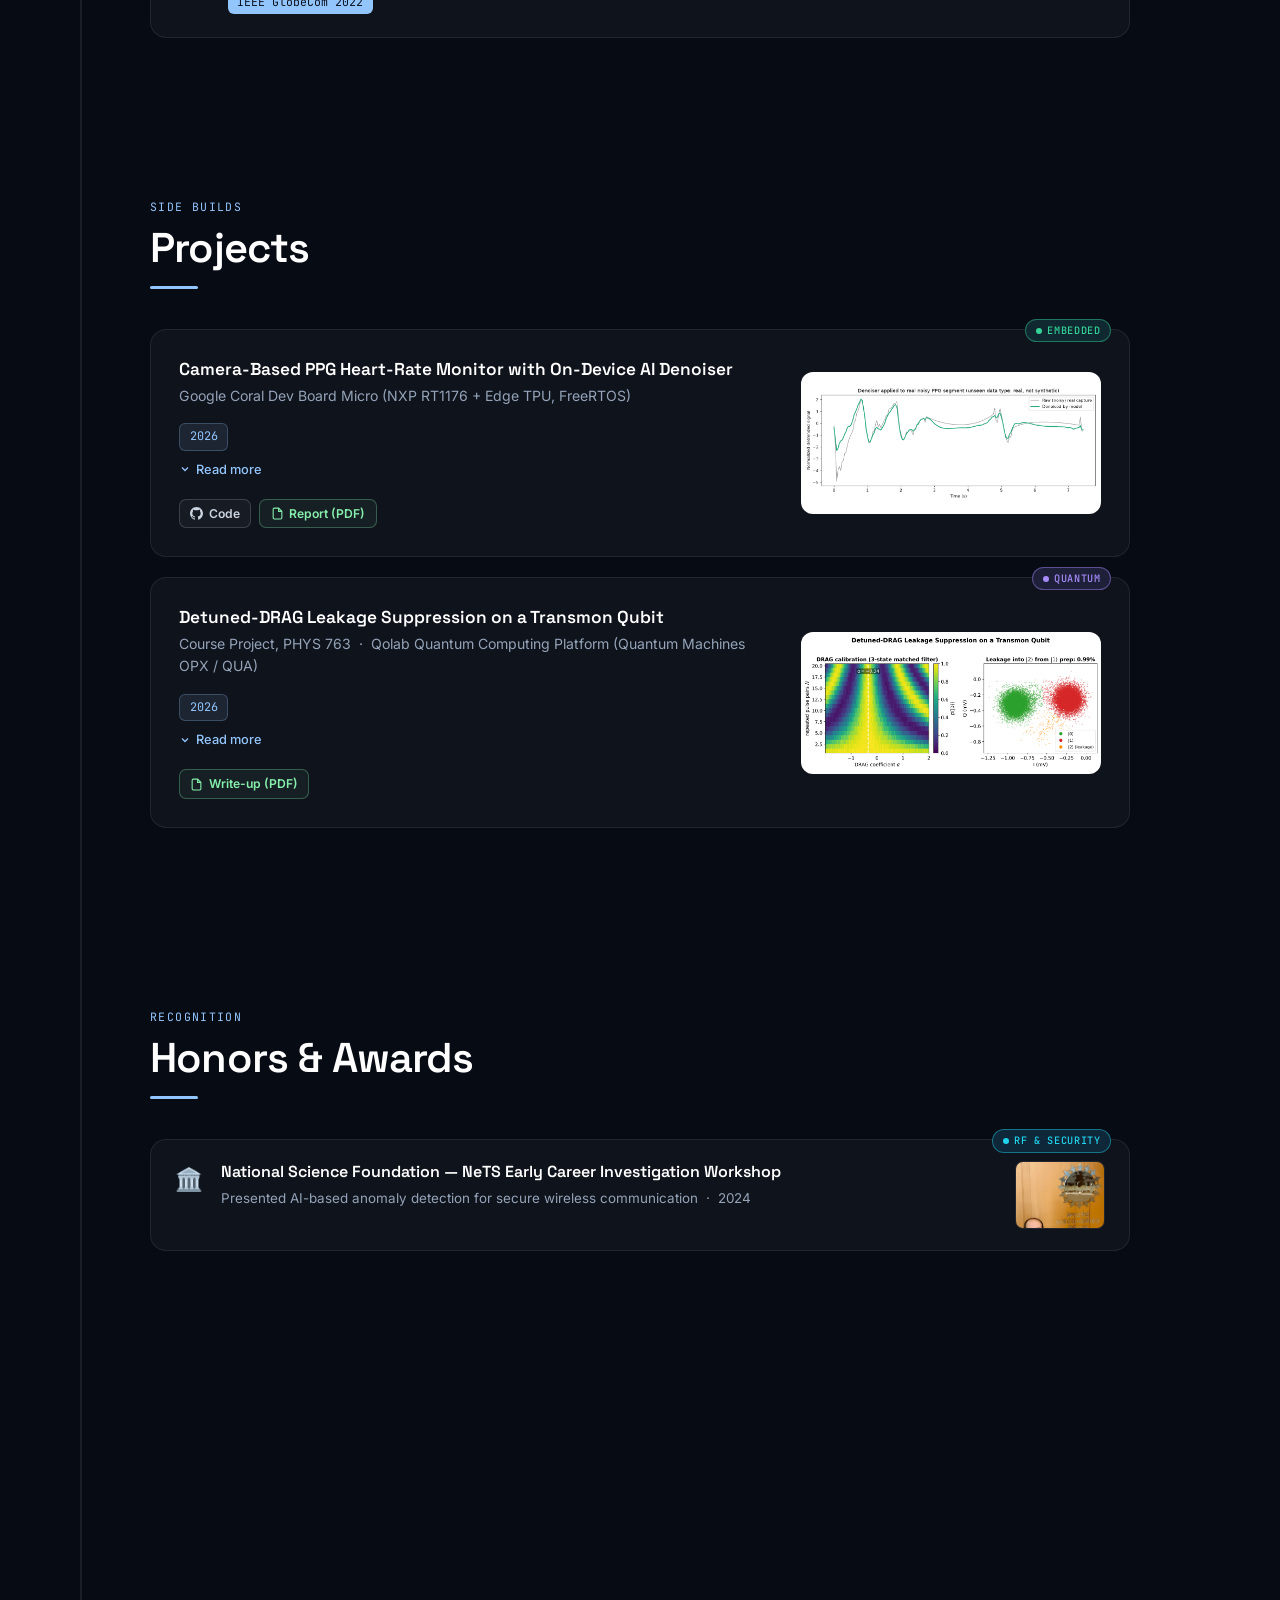
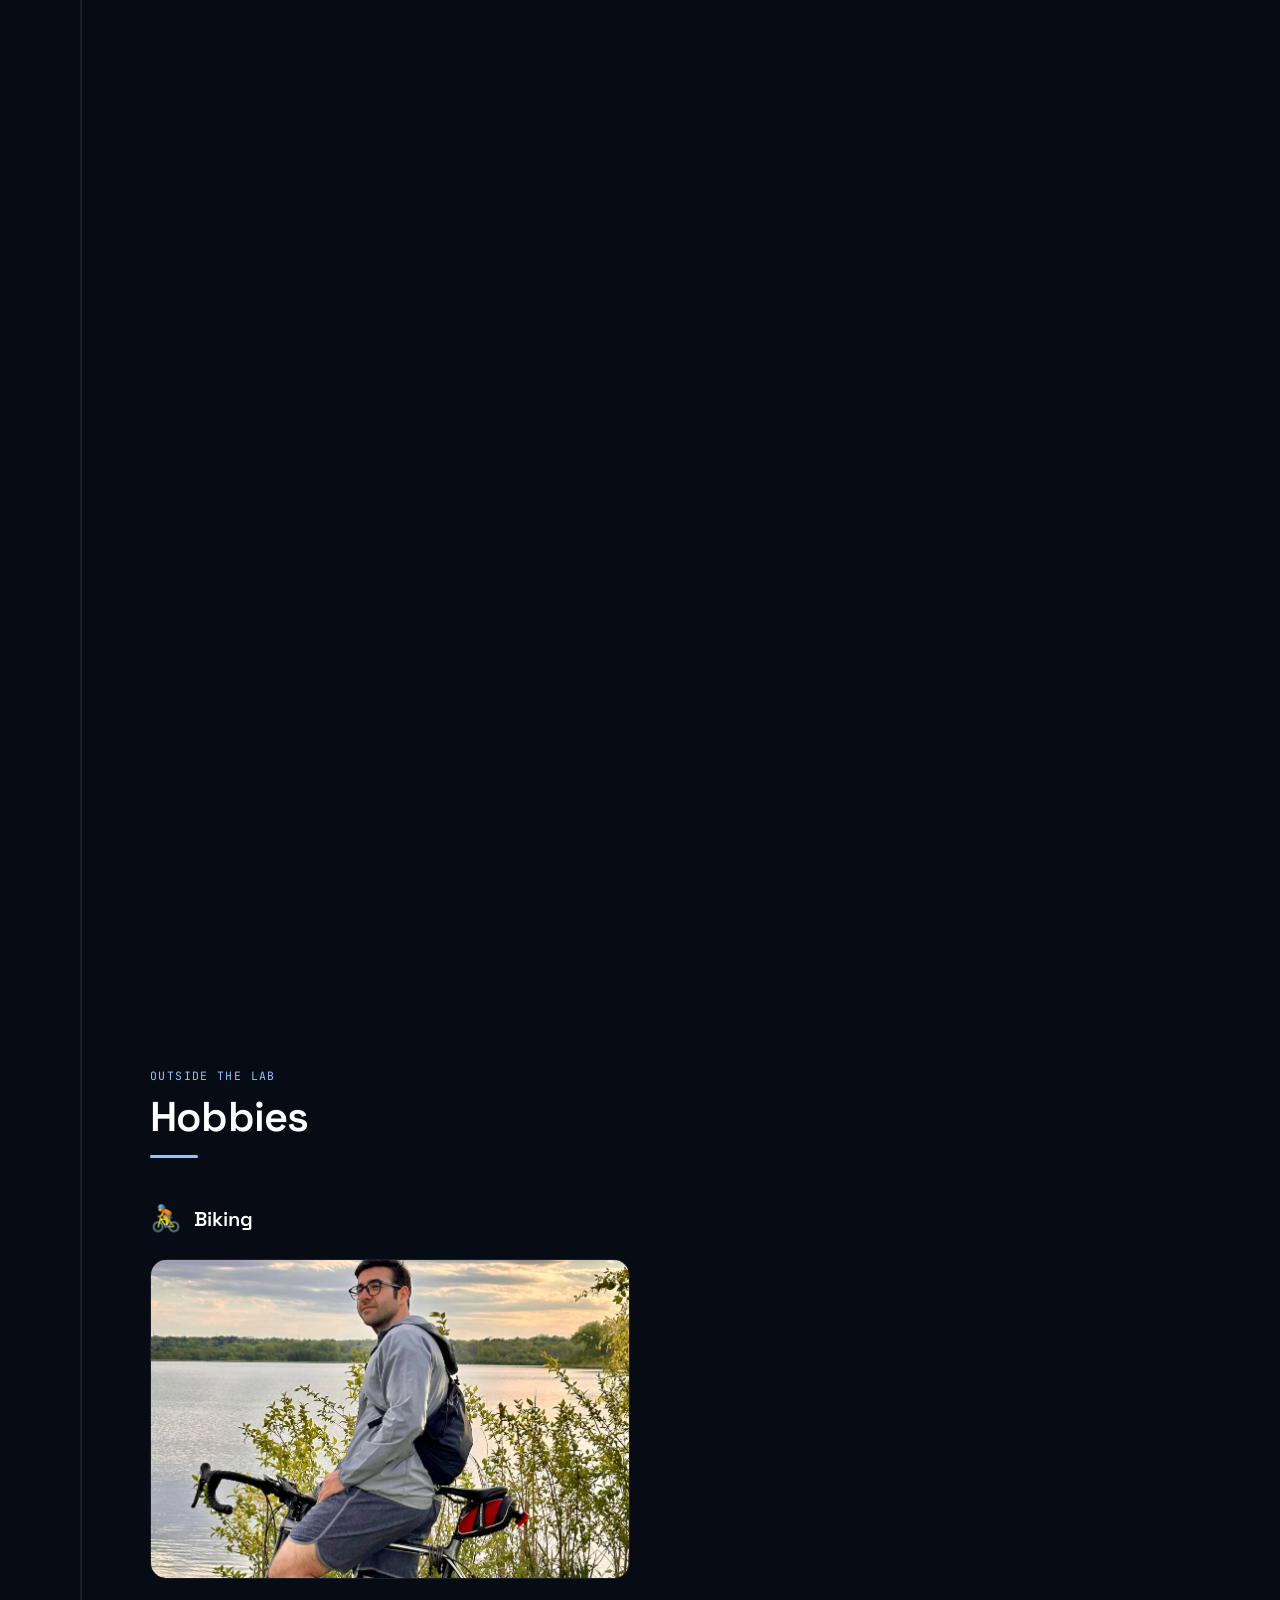
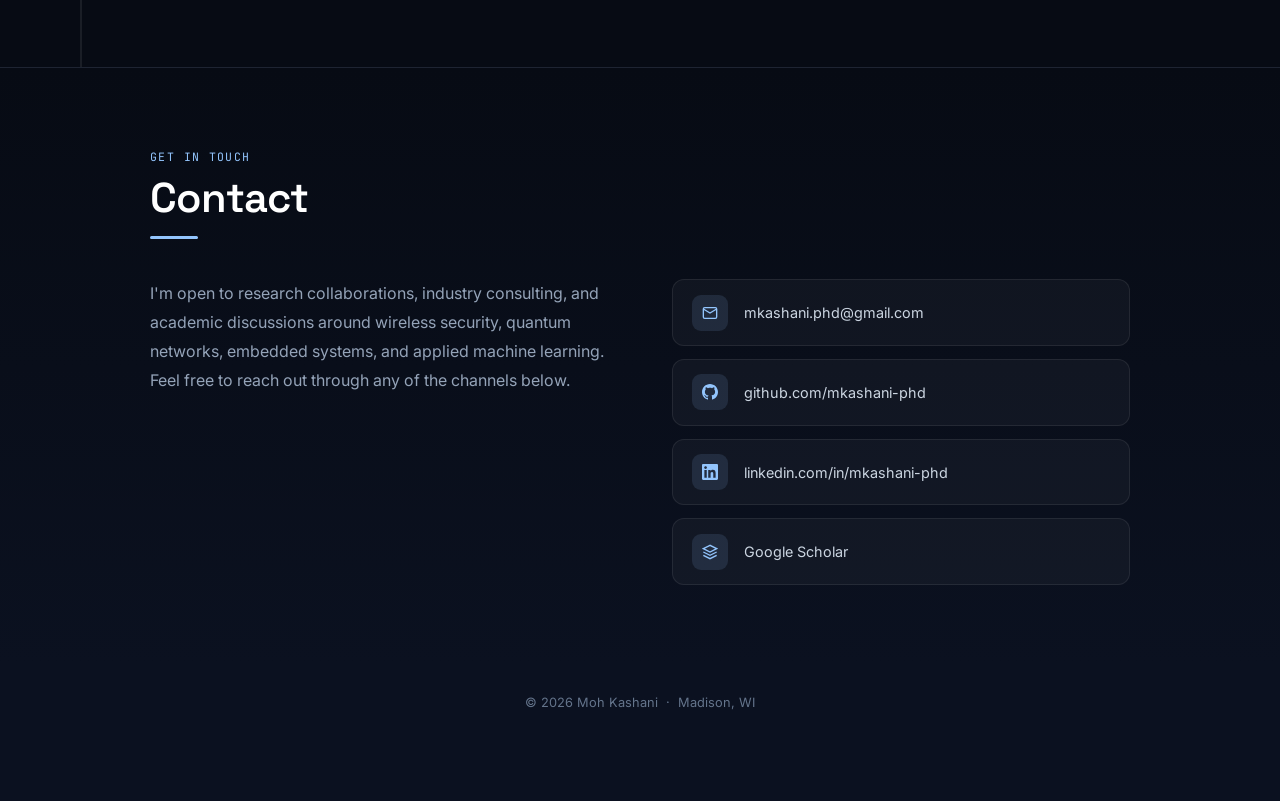
==== commit a2b962f7: "Keep project PDF/Code buttons visible when cards are collapsed Co-Authored-By: Claude Opus 5.5 <nore" ====
--- a/index.html
+++ b/index.html
@@ -817,7 +817,7 @@
             <li>Achieved <strong>+10.5 dB SNR improvement</strong> on held-out noise; on a real noisy capture, the estimated heart rate moved from 64.2 BPM (wrong) to 56.1 BPM (~54 BPM ground truth).</li>
             <li>Deployed the model in the browser as a hand-written vanilla-JavaScript forward pass (matches Keras to ~9e-7), plus HRV (RMSSD/SDNN) and an experimental SpO<sub>2</sub> estimate. Also built a wired video + audio "doorbell" streaming camera and microphone over USB.</li>
           </ul>
-          <div style="margin-top: 1rem; display: flex; flex-wrap: wrap; gap: 0.5rem;">
+          <div class="project-links" style="margin-top: 1rem; display: flex; flex-wrap: wrap; gap: 0.5rem;">
             <a href="https://github.com/mkashani-phd/google-coral-mini--test" target="_blank" rel="noopener" class="pub-repo-link">
               <svg width="13" height="13" viewBox="0 0 24 24" fill="currentColor"><path d="M12 0c-6.626 0-12 5.373-12 12 0 5.302 3.438 9.8 8.207 11.387.599.111.793-.261.793-.577v-2.234c-3.338.726-4.033-1.416-4.033-1.416-.546-1.387-1.333-1.756-1.333-1.756-1.089-.745.083-.729.083-.729 1.205.084 1.839 1.237 1.839 1.237 1.07 1.834 2.807 1.304 3.492.997.107-.775.418-1.305.762-1.604-2.665-.305-5.467-1.334-5.467-5.931 0-1.311.469-2.381 1.236-3.221-.124-.303-.535-1.524.117-3.176 0 0 1.008-.322 3.301 1.23.957-.266 1.983-.399 3.003-.404 1.02.005 2.047.138 3.006.404 2.291-1.552 3.297-1.23 3.297-1.23.653 1.653.242 2.874.118 3.176.77.84 1.235 1.911 1.235 3.221 0 4.609-2.807 5.624-5.479 5.921.43.372.823 1.102.823 2.222v3.293c0 .319.192.694.801.576 4.765-1.589 8.199-6.086 8.199-11.386 0-6.627-5.373-12-12-12z"/></svg>
               Code
@@ -849,7 +849,7 @@
             <li>Confirmed with randomized benchmarking that this low leakage isn't costing gate fidelity: <strong>error per Clifford &sim;0.1%</strong> (&gt;99.9% fidelity) with the same pulse, across 6 repeated runs.</li>
             <li>Reproduces, at a single operating point, the simultaneous suppression of phase error and leakage described by Chen <em>et al.</em>, in place of the usual DRAG fidelity&ndash;leakage trade-off.</li>
           </ul>
-          <div style="margin-top: 1rem; display: flex; flex-wrap: wrap; gap: 0.5rem;">
+          <div class="project-links" style="margin-top: 1rem; display: flex; flex-wrap: wrap; gap: 0.5rem;">
             <a href="papers/drag_leakage_suppression.pdf" target="_blank" rel="noopener" class="pub-pdf-link">
               <svg width="13" height="13" viewBox="0 0 24 24" fill="none" stroke="currentColor" stroke-width="2"><path d="M14 2H6a2 2 0 0 0-2 2v16a2 2 0 0 0 2 2h12a2 2 0 0 0 2-2V8z"/><polyline points="14 2 14 8 20 8"/></svg>
               Write-up (PDF)
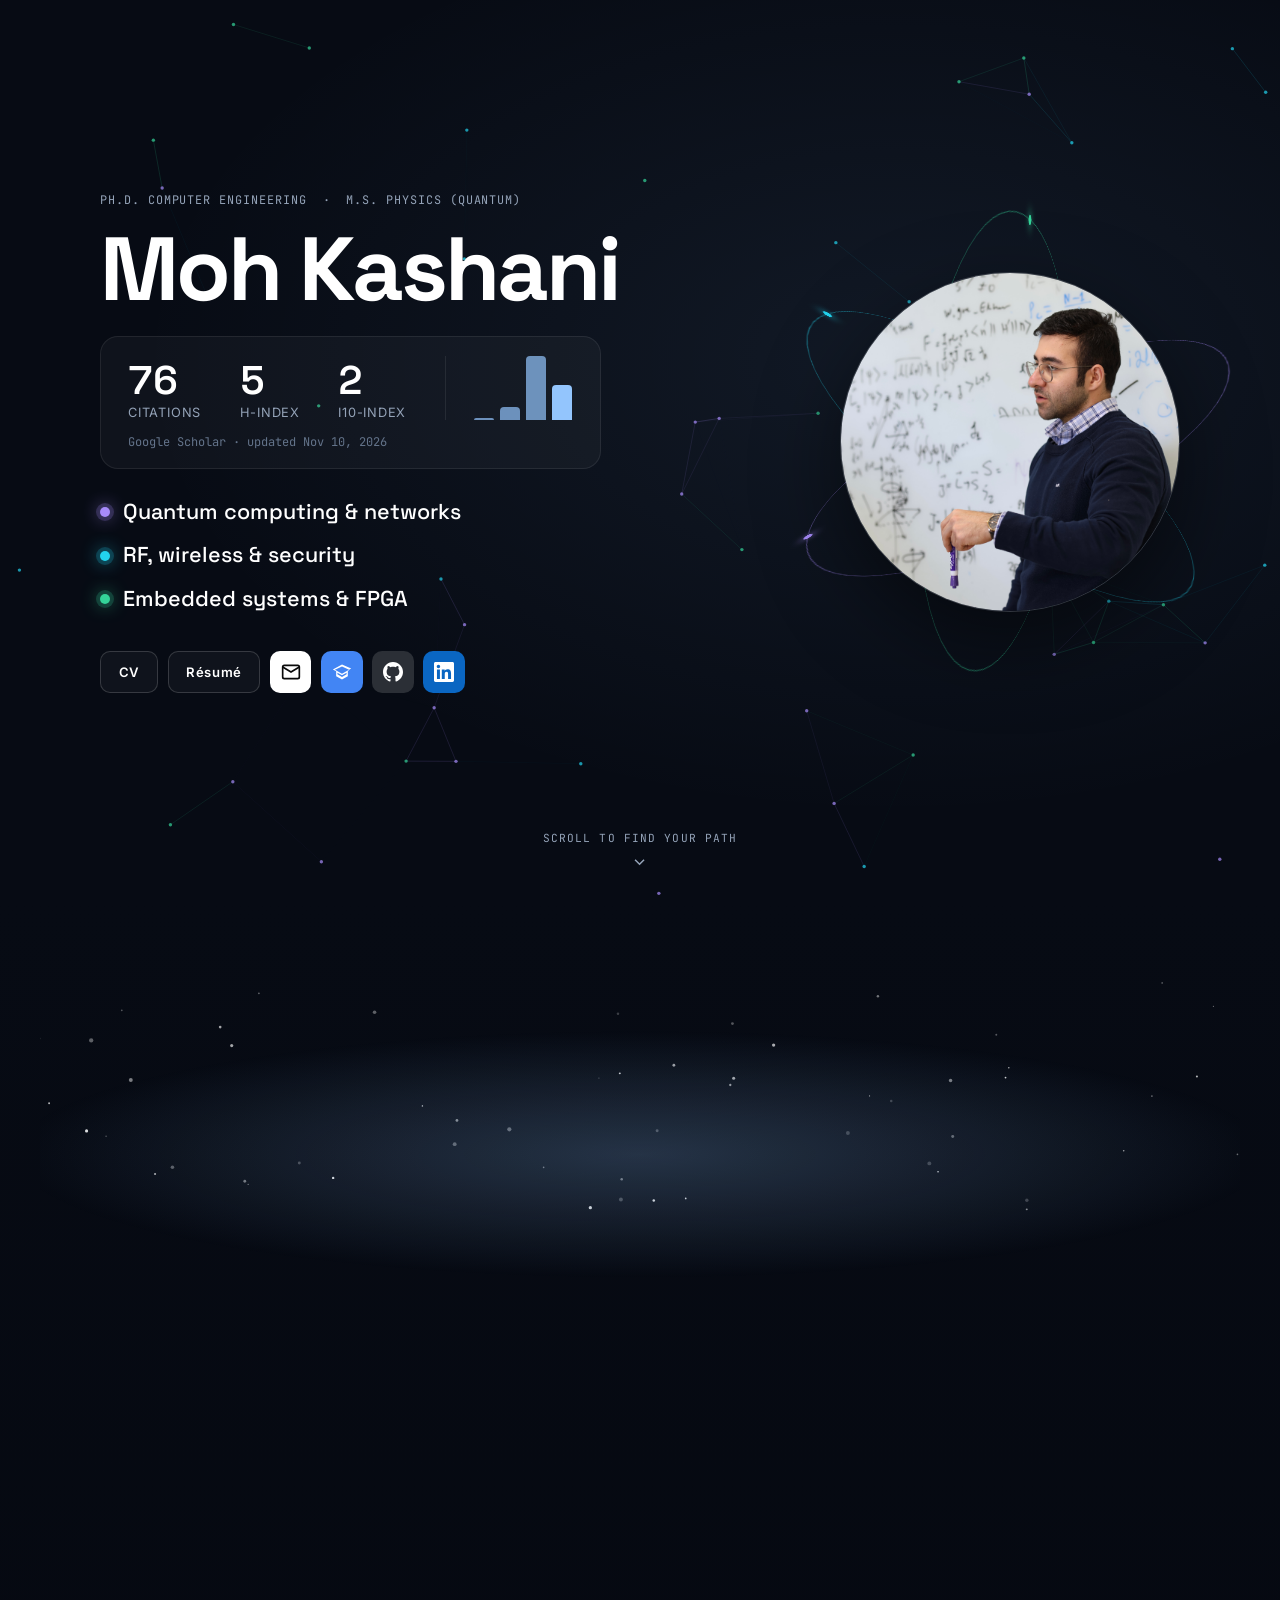
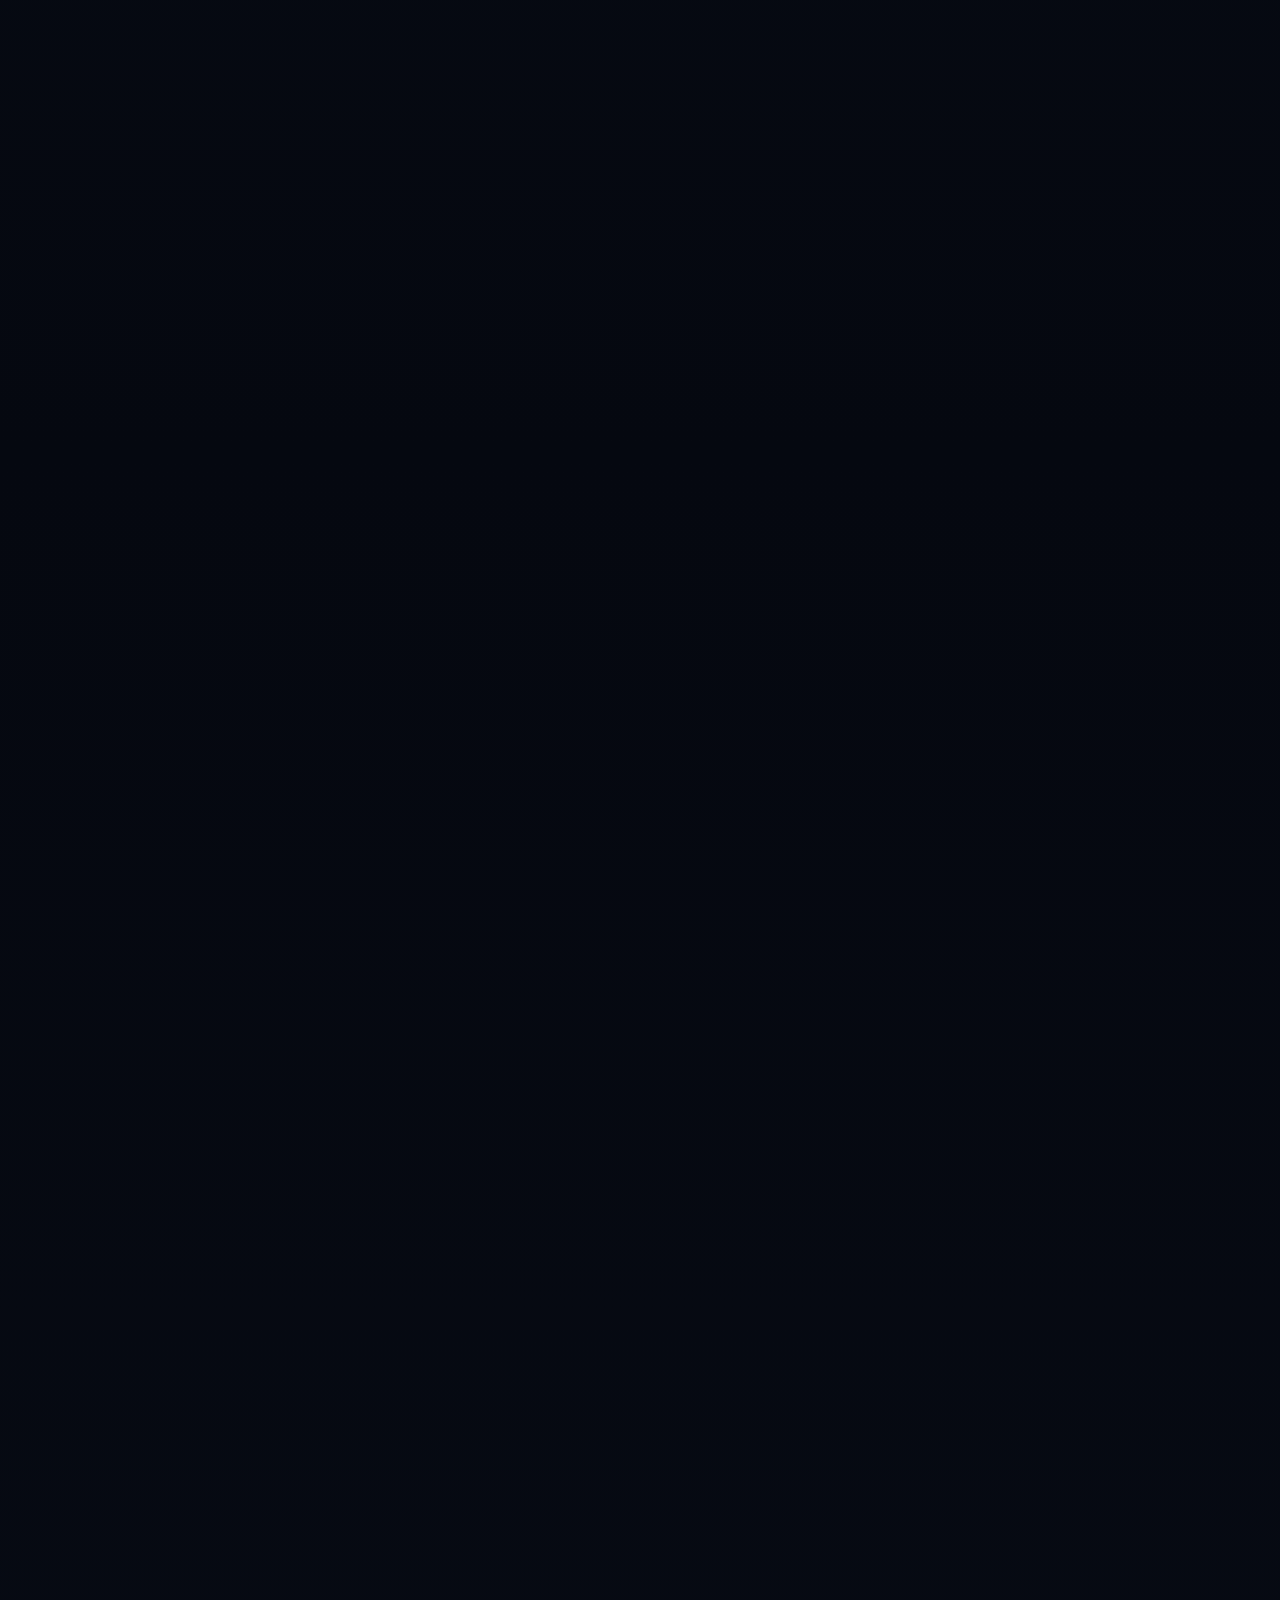
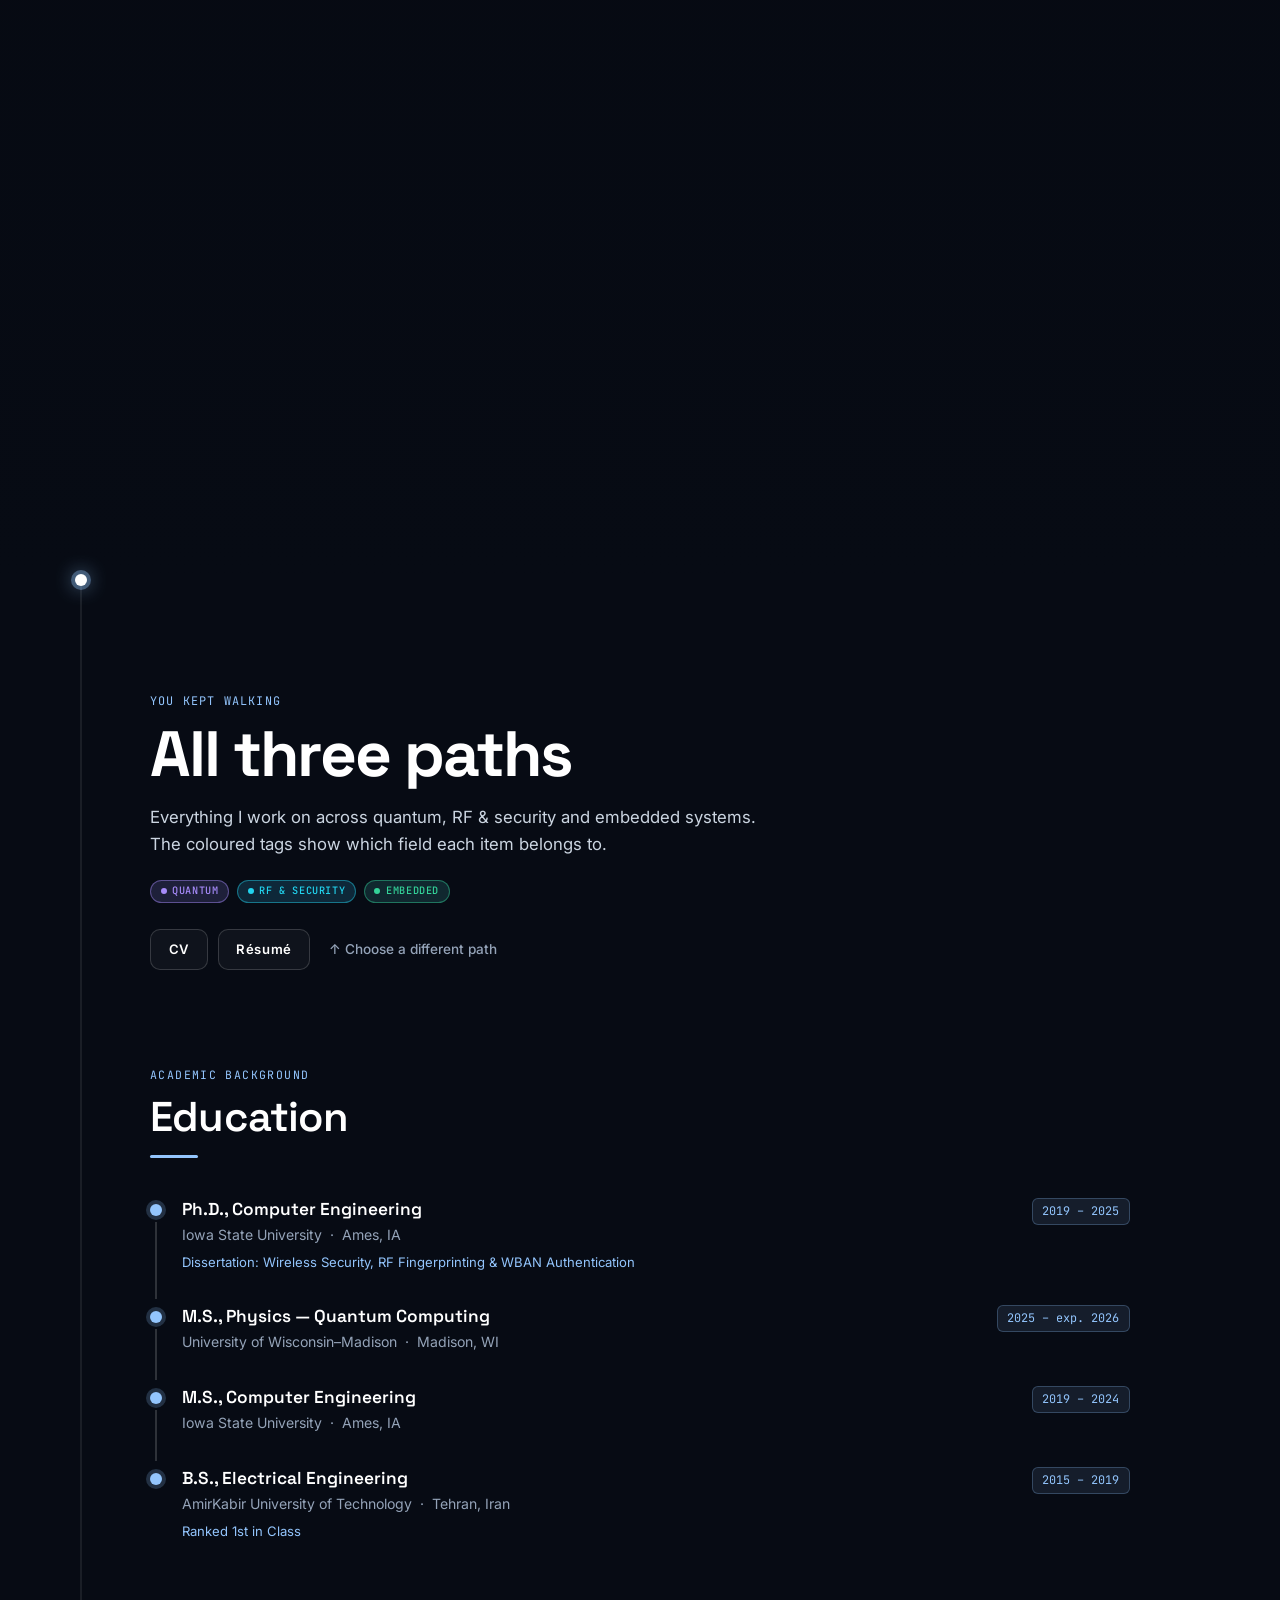
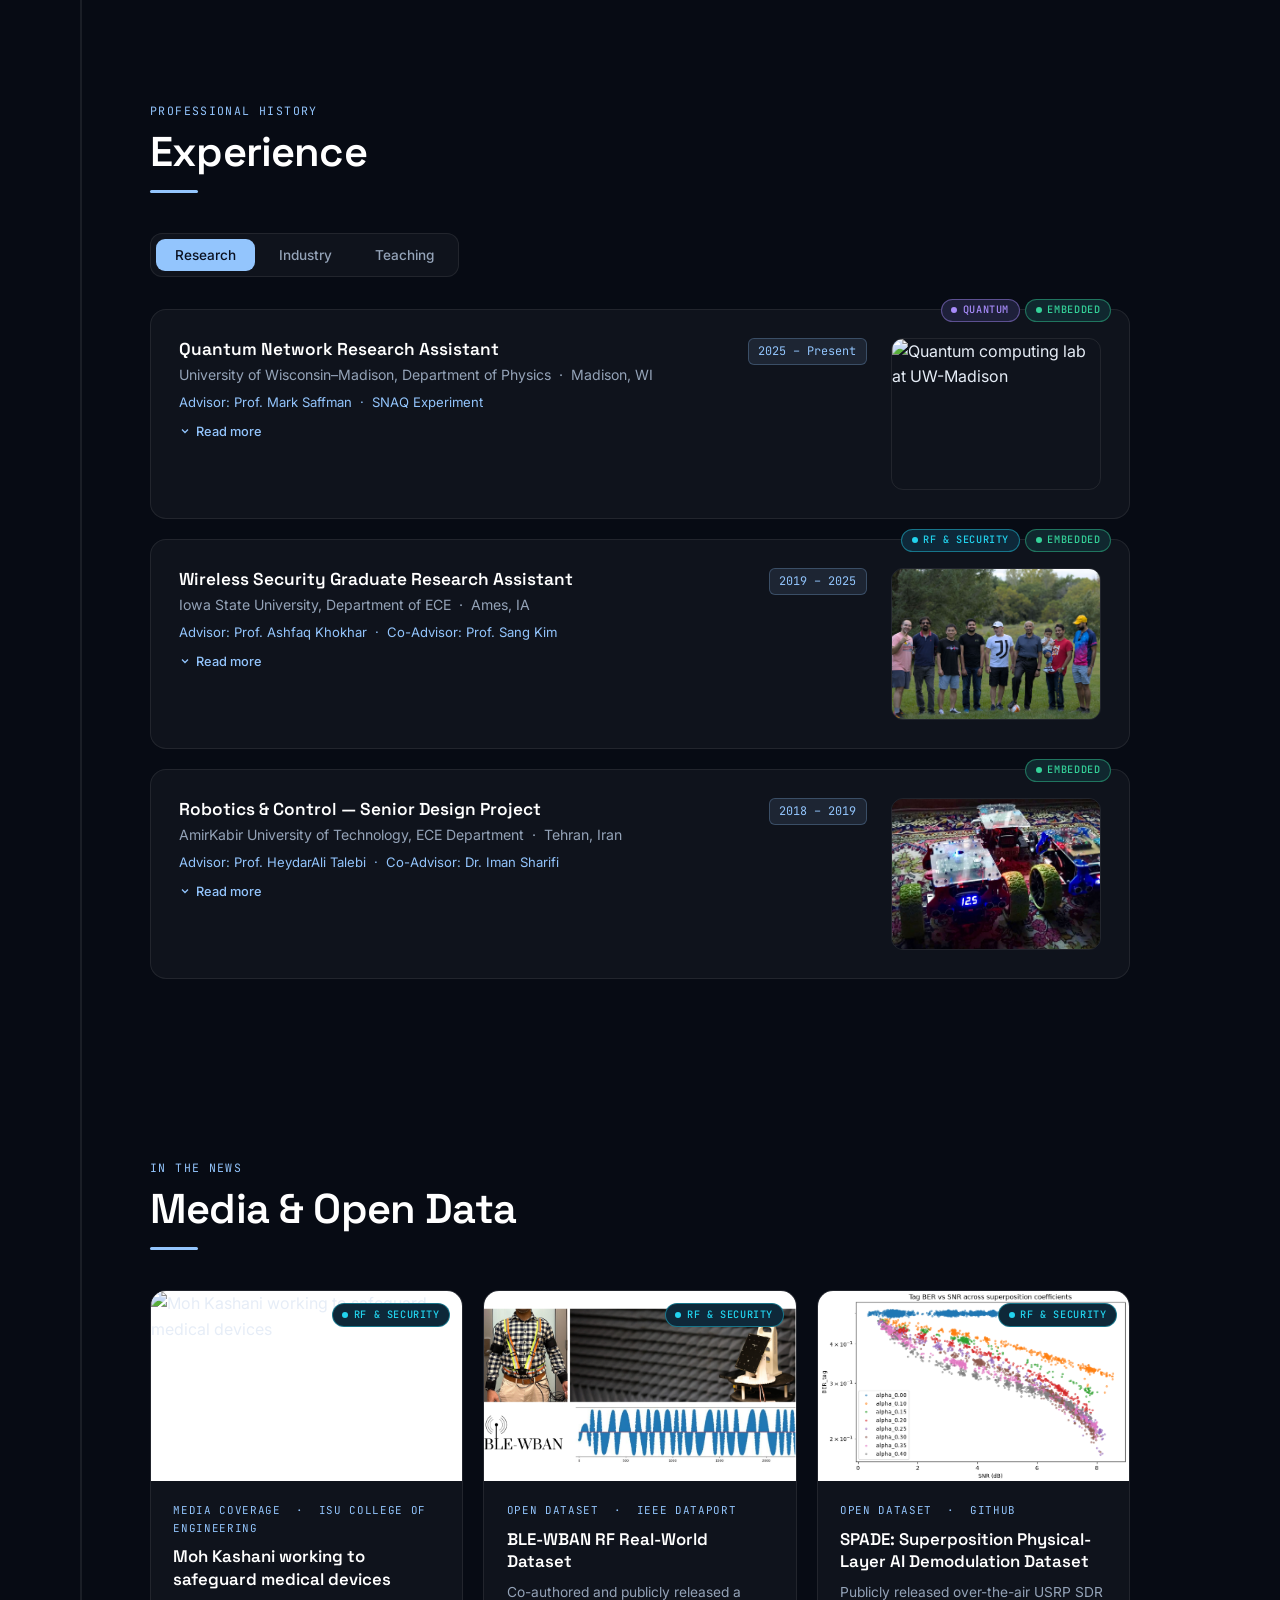
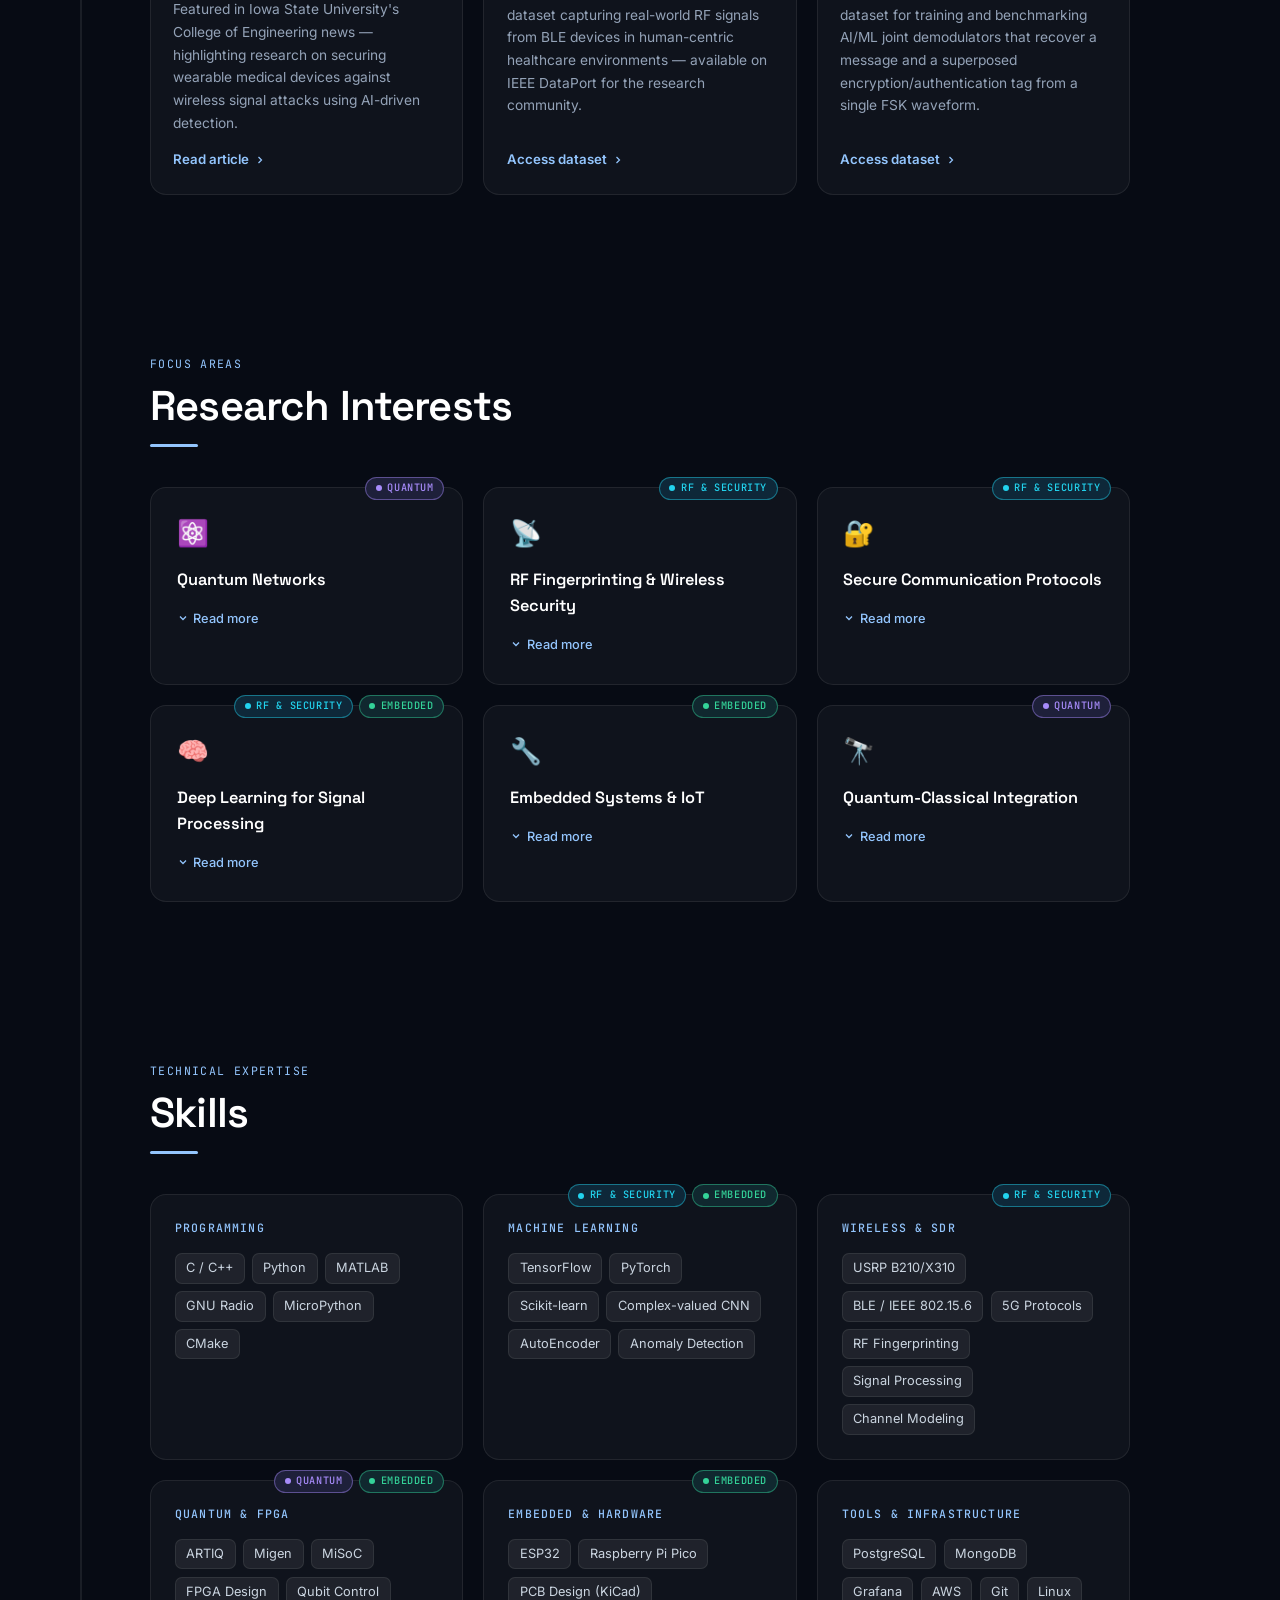
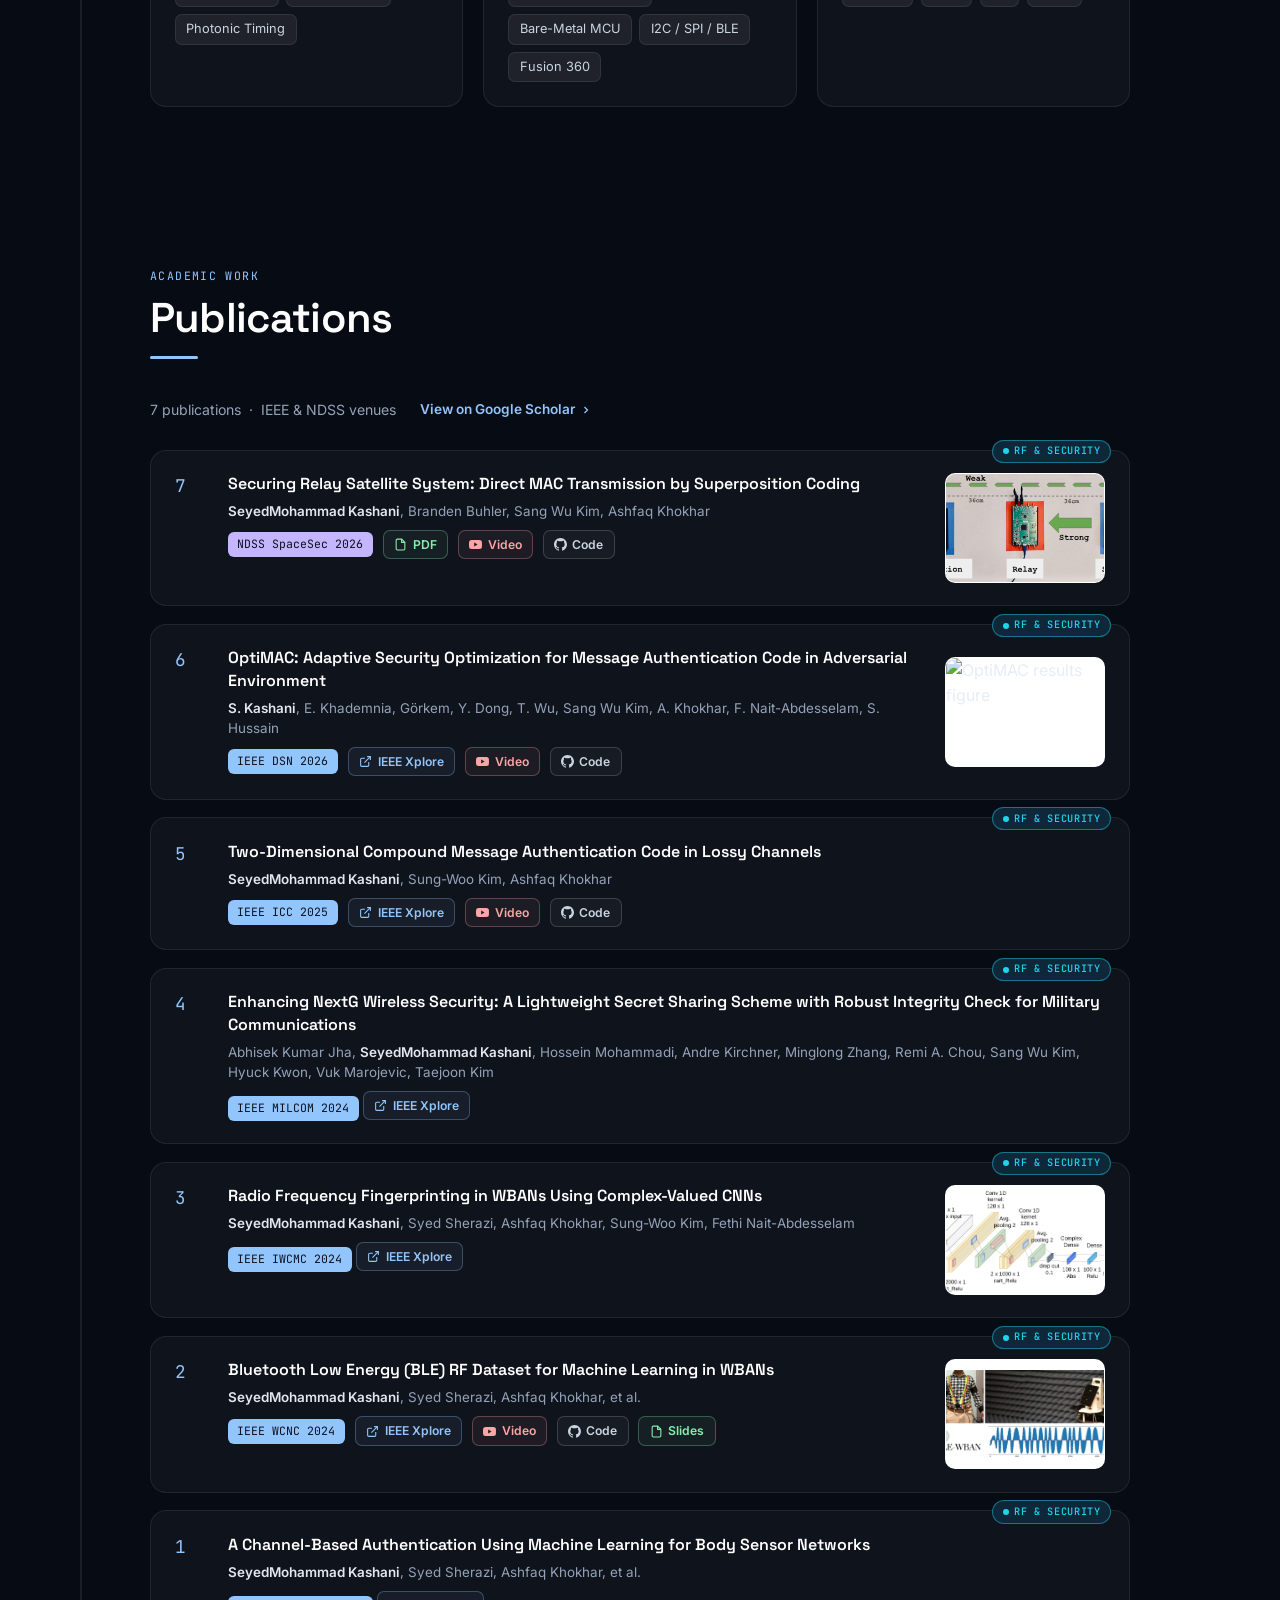
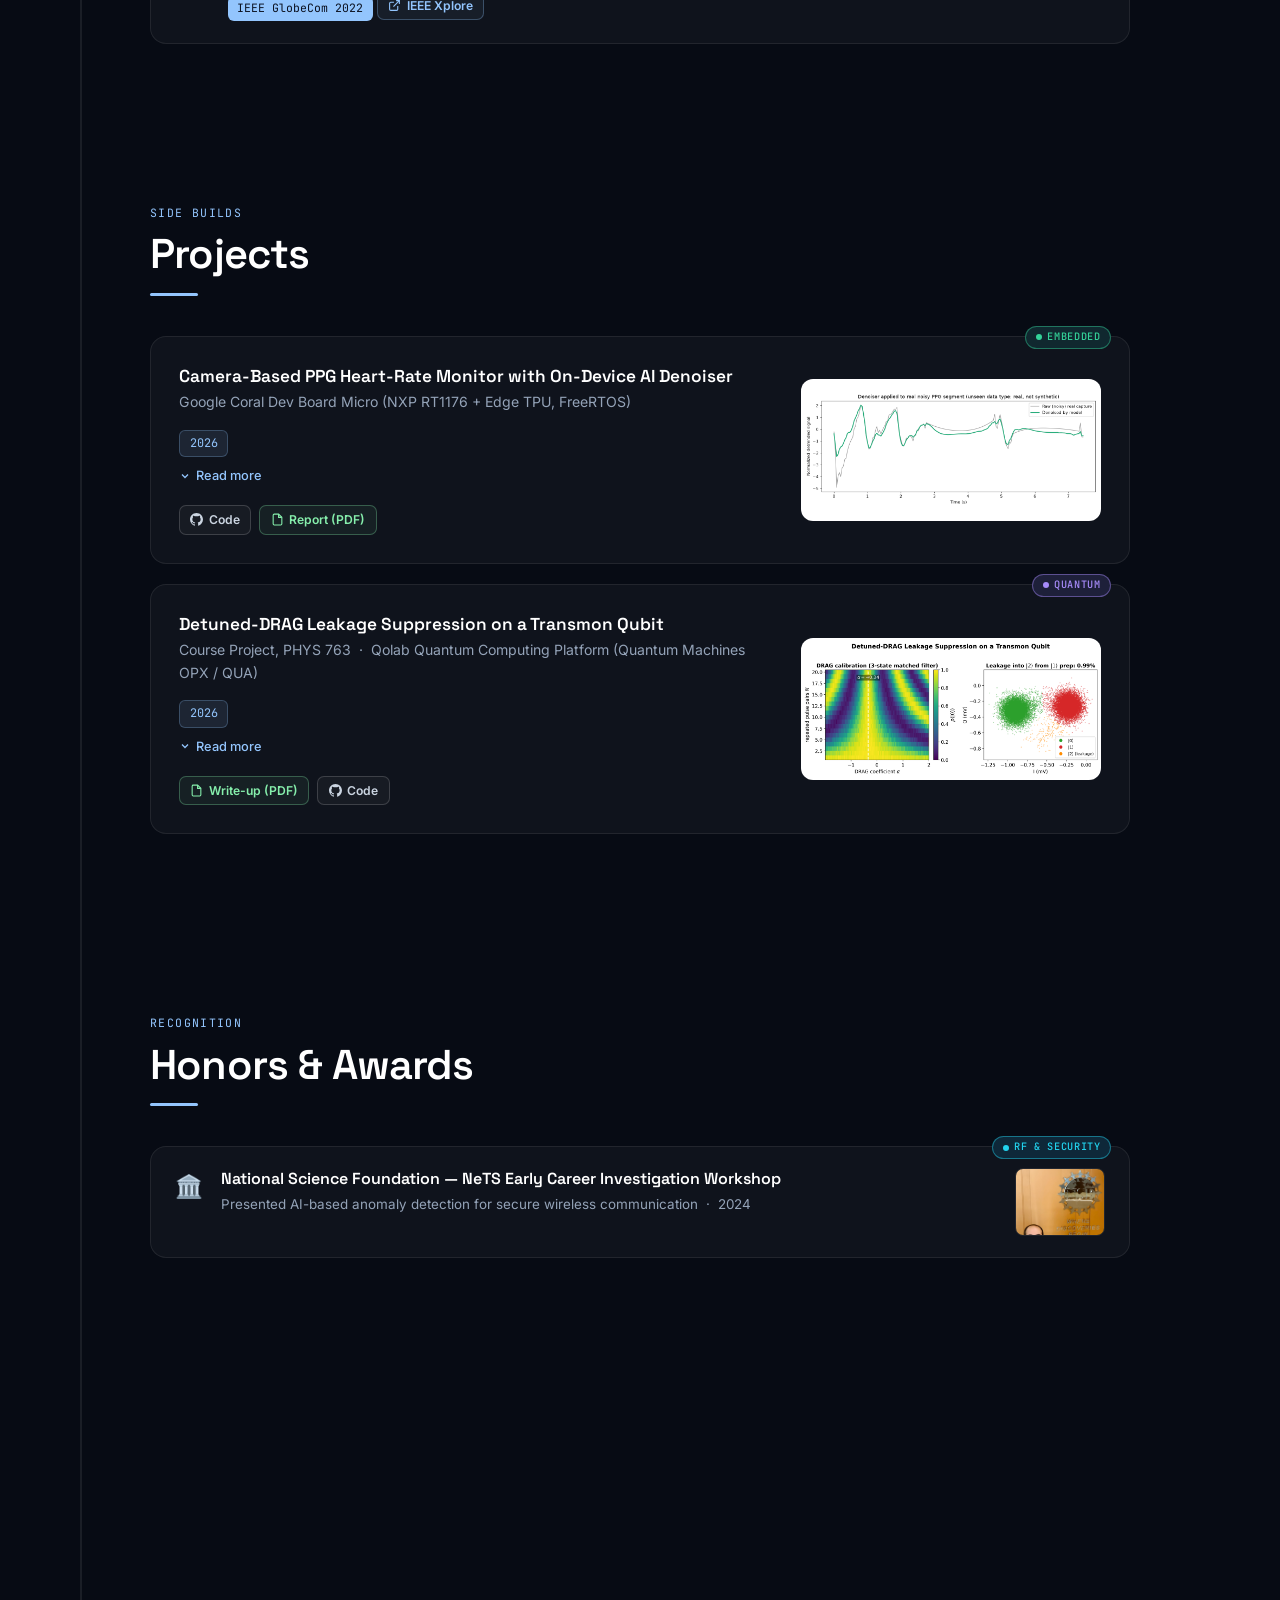
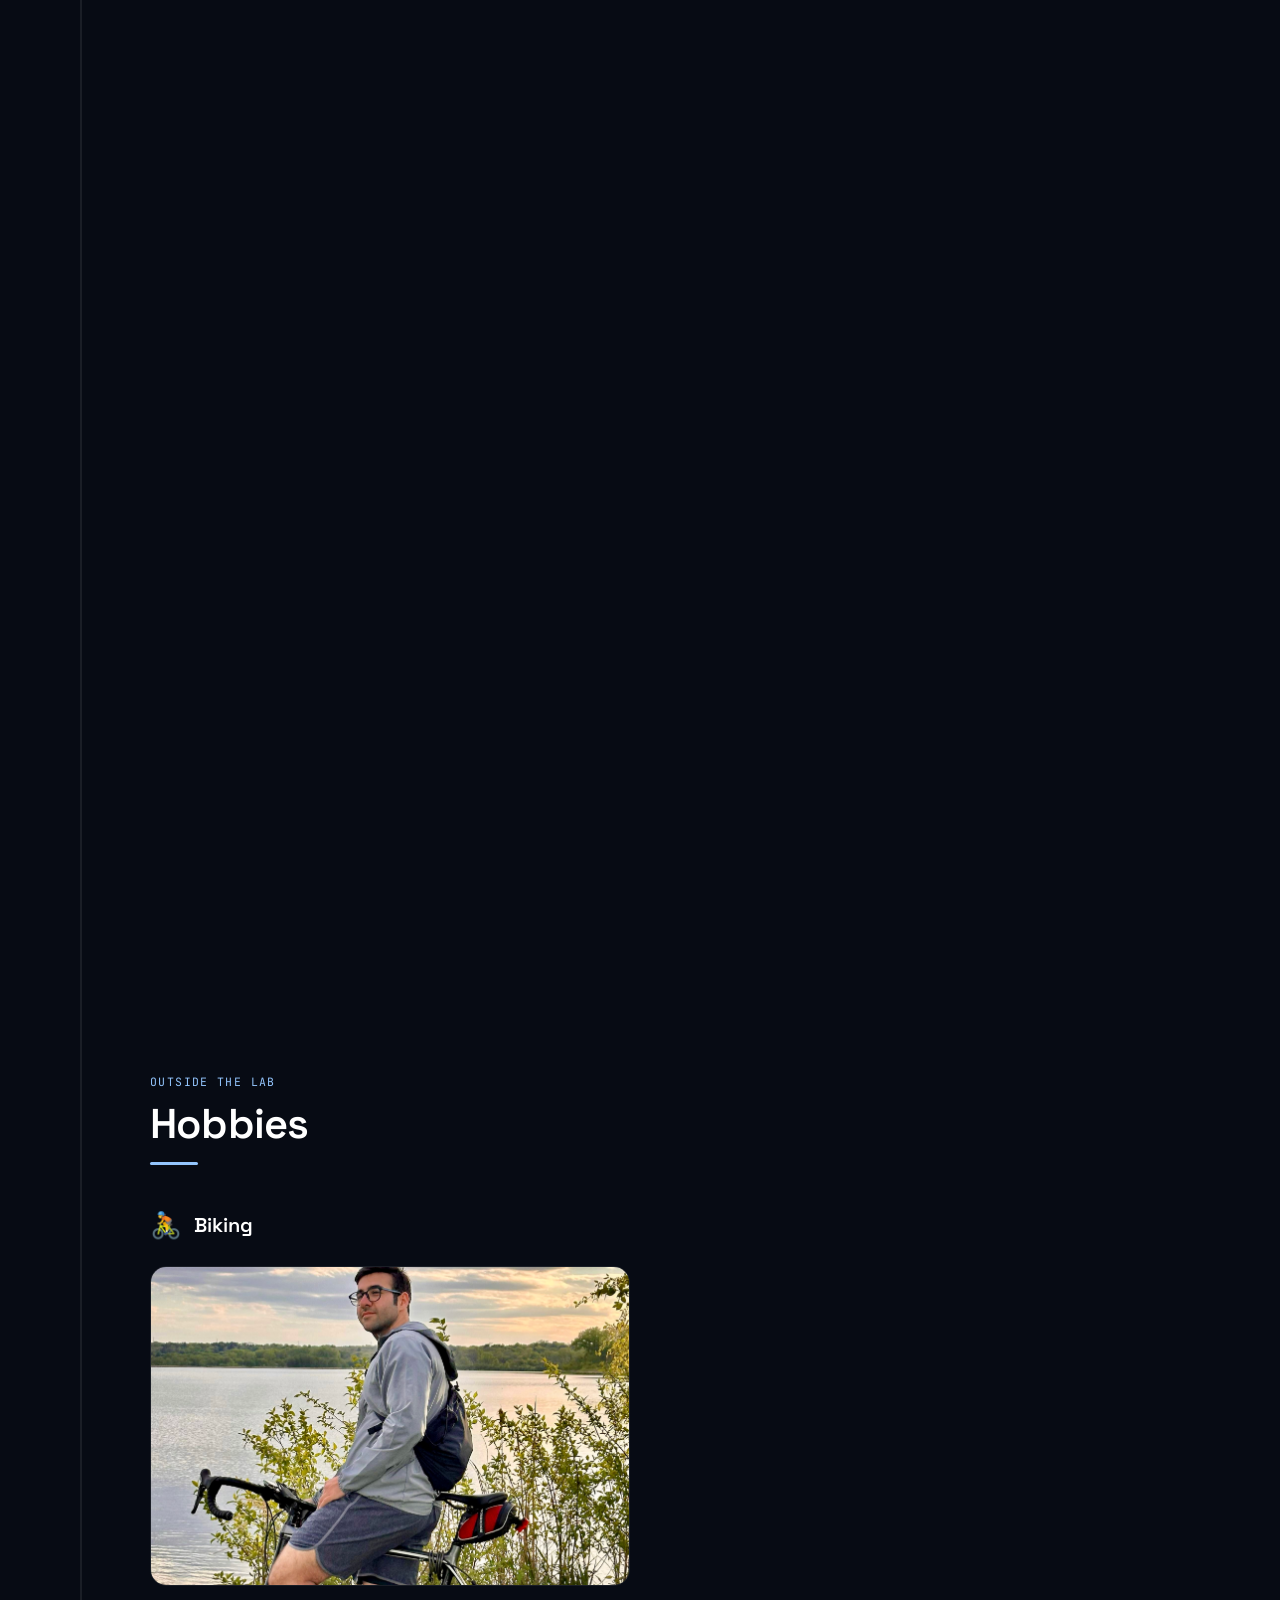
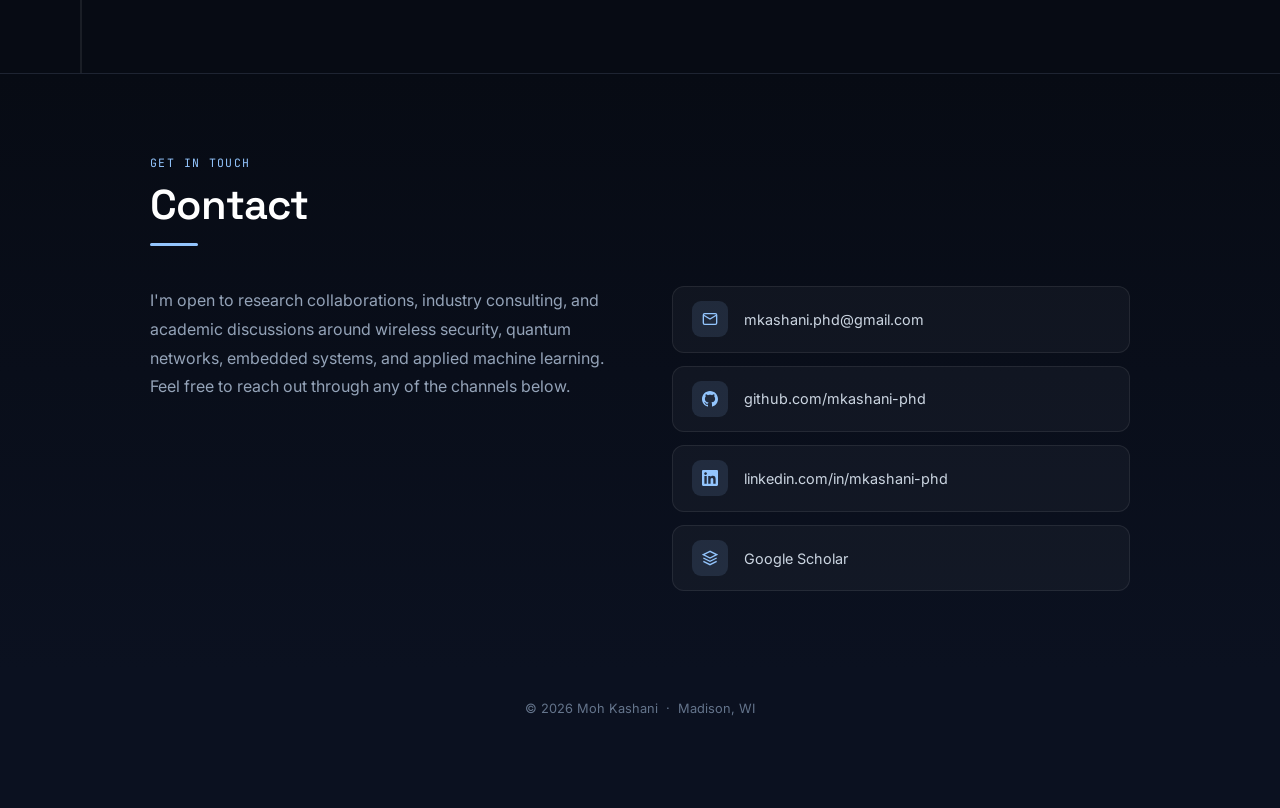
==== commit 5c5a7ef7: "Make paper and project cards clickable; add IEEE Xplore links Clicking a paper card opens its IEEE X" ====
--- a/index.html
+++ b/index.html
@@ -700,6 +700,10 @@
             <div class="pub-authors"><strong>S. Kashani</strong>, E. Khademnia, Görkem, Y. Dong, T. Wu, Sang Wu Kim, A. Khokhar, F. Nait-Abdesselam, S. Hussain</div>
             <div class="pub-footer">
               <span class="pub-venue">IEEE DSN 2026</span>
+              <a href="https://doi.org/10.1109/dsn69566.2026.00067" target="_blank" rel="noopener" class="pub-paper-link" onclick="event.stopPropagation()">
+                <svg width="13" height="13" viewBox="0 0 24 24" fill="none" stroke="currentColor" stroke-width="2"><path d="M18 13v6a2 2 0 0 1-2 2H5a2 2 0 0 1-2-2V8a2 2 0 0 1 2-2h6"/><polyline points="15 3 21 3 21 9"/><line x1="10" y1="14" x2="21" y2="3"/></svg>
+                IEEE Xplore
+              </a>
               <a href="https://youtu.be/UhDfF2zyNw8" target="_blank" rel="noopener" class="pub-yt-link" onclick="event.stopPropagation()">
                 <svg width="13" height="13" viewBox="0 0 24 24" fill="currentColor"><path d="M23.498 6.186a3.016 3.016 0 0 0-2.122-2.136C19.505 3.545 12 3.545 12 3.545s-7.505 0-9.377.505A3.017 3.017 0 0 0 .502 6.186C0 8.07 0 12 0 12s0 3.93.502 5.814a3.016 3.016 0 0 0 2.122 2.136c1.871.505 9.376.505 9.376.505s7.505 0 9.377-.505a3.015 3.015 0 0 0 2.122-2.136C24 15.93 24 12 24 12s0-3.930-.502-5.814zM9.545 15.568V8.432L15.818 12l-6.273 3.568z"/></svg>
                 Video
@@ -722,6 +726,10 @@
             <div class="pub-authors"><strong>SeyedMohammad Kashani</strong>, Sung-Woo Kim, Ashfaq Khokhar</div>
             <div class="pub-footer">
               <span class="pub-venue">IEEE ICC 2025</span>
+              <a href="https://doi.org/10.1109/icc52391.2025.11161584" target="_blank" rel="noopener" class="pub-paper-link" onclick="event.stopPropagation()">
+                <svg width="13" height="13" viewBox="0 0 24 24" fill="none" stroke="currentColor" stroke-width="2"><path d="M18 13v6a2 2 0 0 1-2 2H5a2 2 0 0 1-2-2V8a2 2 0 0 1 2-2h6"/><polyline points="15 3 21 3 21 9"/><line x1="10" y1="14" x2="21" y2="3"/></svg>
+                IEEE Xplore
+              </a>
               <a href="https://youtu.be/a_T46PgNiH8?si=EfaAc24xHNHqclVM" target="_blank" rel="noopener" class="pub-yt-link" onclick="event.stopPropagation()">
                 <svg width="13" height="13" viewBox="0 0 24 24" fill="currentColor"><path d="M23.498 6.186a3.016 3.016 0 0 0-2.122-2.136C19.505 3.545 12 3.545 12 3.545s-7.505 0-9.377.505A3.017 3.017 0 0 0 .502 6.186C0 8.07 0 12 0 12s0 3.93.502 5.814a3.016 3.016 0 0 0 2.122 2.136c1.871.505 9.376.505 9.376.505s7.505 0 9.377-.505a3.015 3.015 0 0 0 2.122-2.136C24 15.93 24 12 24 12s0-3.93-.502-5.814zM9.545 15.568V8.432L15.818 12l-6.273 3.568z"/></svg>
                 Video
@@ -739,7 +747,11 @@
           <div class="pub-body">
             <div class="pub-title">Enhancing NextG Wireless Security: A Lightweight Secret Sharing Scheme with Robust Integrity Check for Military Communications</div>
             <div class="pub-authors">Abhisek Kumar Jha, <strong>SeyedMohammad Kashani</strong>, Hossein Mohammadi, Andre Kirchner, Minglong Zhang, Remi A. Chou, Sang Wu Kim, Hyuck Kwon, Vuk Marojevic, Taejoon Kim</div>
-            <span class="pub-venue">IEEE MICOM 2024</span>
+            <span class="pub-venue">IEEE MILCOM 2024</span>
+            <a href="https://doi.org/10.1109/milcom61039.2024.10773801" target="_blank" rel="noopener" class="pub-paper-link" onclick="event.stopPropagation()">
+              <svg width="13" height="13" viewBox="0 0 24 24" fill="none" stroke="currentColor" stroke-width="2"><path d="M18 13v6a2 2 0 0 1-2 2H5a2 2 0 0 1-2-2V8a2 2 0 0 1 2-2h6"/><polyline points="15 3 21 3 21 9"/><line x1="10" y1="14" x2="21" y2="3"/></svg>
+              IEEE Xplore
+            </a>
           </div>
         </div>
 
@@ -749,6 +761,10 @@
             <div class="pub-title">Radio Frequency Fingerprinting in WBANs Using Complex-Valued CNNs</div>
             <div class="pub-authors"><strong>SeyedMohammad Kashani</strong>, Syed Sherazi, Ashfaq Khokhar, Sung-Woo Kim, Fethi Nait-Abdesselam</div>
             <span class="pub-venue">IEEE IWCMC 2024</span>
+            <a href="https://doi.org/10.1109/iwcmc61514.2024.10592404" target="_blank" rel="noopener" class="pub-paper-link" onclick="event.stopPropagation()">
+              <svg width="13" height="13" viewBox="0 0 24 24" fill="none" stroke="currentColor" stroke-width="2"><path d="M18 13v6a2 2 0 0 1-2 2H5a2 2 0 0 1-2-2V8a2 2 0 0 1 2-2h6"/><polyline points="15 3 21 3 21 9"/><line x1="10" y1="14" x2="21" y2="3"/></svg>
+              IEEE Xplore
+            </a>
           </div>
           <div class="pub-figure-wrap">
             <img src="img/CV-CNN.png" alt="Complex-Valued CNN model architecture" class="pub-figure" />
@@ -762,6 +778,10 @@
             <div class="pub-authors"><strong>SeyedMohammad Kashani</strong>, Syed Sherazi, Ashfaq Khokhar, et al.</div>
             <div class="pub-footer">
               <span class="pub-venue">IEEE WCNC 2024</span>
+              <a href="https://doi.org/10.1109/wcnc57260.2024.10571027" target="_blank" rel="noopener" class="pub-paper-link" onclick="event.stopPropagation()">
+                <svg width="13" height="13" viewBox="0 0 24 24" fill="none" stroke="currentColor" stroke-width="2"><path d="M18 13v6a2 2 0 0 1-2 2H5a2 2 0 0 1-2-2V8a2 2 0 0 1 2-2h6"/><polyline points="15 3 21 3 21 9"/><line x1="10" y1="14" x2="21" y2="3"/></svg>
+                IEEE Xplore
+              </a>
               <a href="https://www.youtube.com/watch?v=Q2jhC9VyVHY" target="_blank" rel="noopener" class="pub-yt-link" onclick="event.stopPropagation()">
                 <svg width="13" height="13" viewBox="0 0 24 24" fill="currentColor"><path d="M23.498 6.186a3.016 3.016 0 0 0-2.122-2.136C19.505 3.545 12 3.545 12 3.545s-7.505 0-9.377.505A3.017 3.017 0 0 0 .502 6.186C0 8.07 0 12 0 12s0 3.93.502 5.814a3.016 3.016 0 0 0 2.122 2.136c1.871.505 9.376.505 9.376.505s7.505 0 9.377-.505a3.015 3.015 0 0 0 2.122-2.136C24 15.93 24 12 24 12s0-3.93-.502-5.814zM9.545 15.568V8.432L15.818 12l-6.273 3.568z"/></svg>
                 Video
@@ -787,6 +807,10 @@
             <div class="pub-title">A Channel-Based Authentication Using Machine Learning for Body Sensor Networks</div>
             <div class="pub-authors"><strong>SeyedMohammad Kashani</strong>, Syed Sherazi, Ashfaq Khokhar, et al.</div>
             <span class="pub-venue">IEEE GlobeCom 2022</span>
+            <a href="https://doi.org/10.1109/globecom48099.2022.10001496" target="_blank" rel="noopener" class="pub-paper-link" onclick="event.stopPropagation()">
+              <svg width="13" height="13" viewBox="0 0 24 24" fill="none" stroke="currentColor" stroke-width="2"><path d="M18 13v6a2 2 0 0 1-2 2H5a2 2 0 0 1-2-2V8a2 2 0 0 1 2-2h6"/><polyline points="15 3 21 3 21 9"/><line x1="10" y1="14" x2="21" y2="3"/></svg>
+              IEEE Xplore
+            </a>
           </div>
         </div>
 
@@ -822,7 +846,7 @@
               <svg width="13" height="13" viewBox="0 0 24 24" fill="currentColor"><path d="M12 0c-6.626 0-12 5.373-12 12 0 5.302 3.438 9.8 8.207 11.387.599.111.793-.261.793-.577v-2.234c-3.338.726-4.033-1.416-4.033-1.416-.546-1.387-1.333-1.756-1.333-1.756-1.089-.745.083-.729.083-.729 1.205.084 1.839 1.237 1.839 1.237 1.07 1.834 2.807 1.304 3.492.997.107-.775.418-1.305.762-1.604-2.665-.305-5.467-1.334-5.467-5.931 0-1.311.469-2.381 1.236-3.221-.124-.303-.535-1.524.117-3.176 0 0 1.008-.322 3.301 1.23.957-.266 1.983-.399 3.003-.404 1.02.005 2.047.138 3.006.404 2.291-1.552 3.297-1.23 3.297-1.23.653 1.653.242 2.874.118 3.176.77.84 1.235 1.911 1.235 3.221 0 4.609-2.807 5.624-5.479 5.921.43.372.823 1.102.823 2.222v3.293c0 .319.192.694.801.576 4.765-1.589 8.199-6.086 8.199-11.386 0-6.627-5.373-12-12-12z"/></svg>
               Code
             </a>
-            <a href="papers/coral_ppg_denoiser_report.pdf" target="_blank" rel="noopener" class="pub-pdf-link">
+            <a href="papers/coral_ppg_denoiser_report.pdf" download class="pub-pdf-link">
               <svg width="13" height="13" viewBox="0 0 24 24" fill="none" stroke="currentColor" stroke-width="2"><path d="M14 2H6a2 2 0 0 0-2 2v16a2 2 0 0 0 2 2h12a2 2 0 0 0 2-2V8z"/><polyline points="14 2 14 8 20 8"/></svg>
               Report (PDF)
             </a>
@@ -850,9 +874,13 @@
             <li>Reproduces, at a single operating point, the simultaneous suppression of phase error and leakage described by Chen <em>et al.</em>, in place of the usual DRAG fidelity&ndash;leakage trade-off.</li>
           </ul>
           <div class="project-links" style="margin-top: 1rem; display: flex; flex-wrap: wrap; gap: 0.5rem;">
-            <a href="papers/drag_leakage_suppression.pdf" target="_blank" rel="noopener" class="pub-pdf-link">
+            <a href="papers/drag_leakage_suppression.pdf" download class="pub-pdf-link">
               <svg width="13" height="13" viewBox="0 0 24 24" fill="none" stroke="currentColor" stroke-width="2"><path d="M14 2H6a2 2 0 0 0-2 2v16a2 2 0 0 0 2 2h12a2 2 0 0 0 2-2V8z"/><polyline points="14 2 14 8 20 8"/></svg>
               Write-up (PDF)
+            </a>
+            <a href="https://github.com/mkashani-phd/DRAG-and-3-state-readout-on-Qolab-QC" target="_blank" rel="noopener" class="pub-repo-link">
+              <svg width="13" height="13" viewBox="0 0 24 24" fill="currentColor"><path d="M12 0c-6.626 0-12 5.373-12 12 0 5.302 3.438 9.8 8.207 11.387.599.111.793-.261.793-.577v-2.234c-3.338.726-4.033-1.416-4.033-1.416-.546-1.387-1.333-1.756-1.333-1.756-1.089-.745.083-.729.083-.729 1.205.084 1.839 1.237 1.839 1.237 1.07 1.834 2.807 1.304 3.492.997.107-.775.418-1.305.762-1.604-2.665-.305-5.467-1.334-5.467-5.931 0-1.311.469-2.381 1.236-3.221-.124-.303-.535-1.524.117-3.176 0 0 1.008-.322 3.301 1.23.957-.266 1.983-.399 3.003-.404 1.02.005 2.047.138 3.006.404 2.291-1.552 3.297-1.23 3.297-1.23.653 1.653.242 2.874.118 3.176.77.84 1.235 1.911 1.235 3.221 0 4.609-2.807 5.624-5.479 5.921.43.372.823 1.102.823 2.222v3.293c0 .319.192.694.801.576 4.765-1.589 8.199-6.086 8.199-11.386 0-6.627-5.373-12-12-12z"/></svg>
+              Code
             </a>
           </div>
         </div>
--- a/style.css
+++ b/style.css
@@ -1260,6 +1260,9 @@
 
 /* Small link pills (lab, PDF, video, code) */
 .exp-lab-link,
+.card-link { cursor: pointer; }
+
+.pub-paper-link,
 .pub-repo-link,
 .pub-pdf-link,
 .pub-yt-link {
@@ -1287,6 +1290,13 @@
   color: #fff;
   background: var(--surface-2);
 }
+
+.pub-paper-link {
+  color: #93c5fd;
+  border-color: rgba(147, 197, 253, 0.3);
+  background: rgba(147, 197, 253, 0.06);
+}
+.pub-paper-link:hover { background: rgba(147, 197, 253, 0.16); }
 
 .pub-pdf-link {
   color: #86efac;
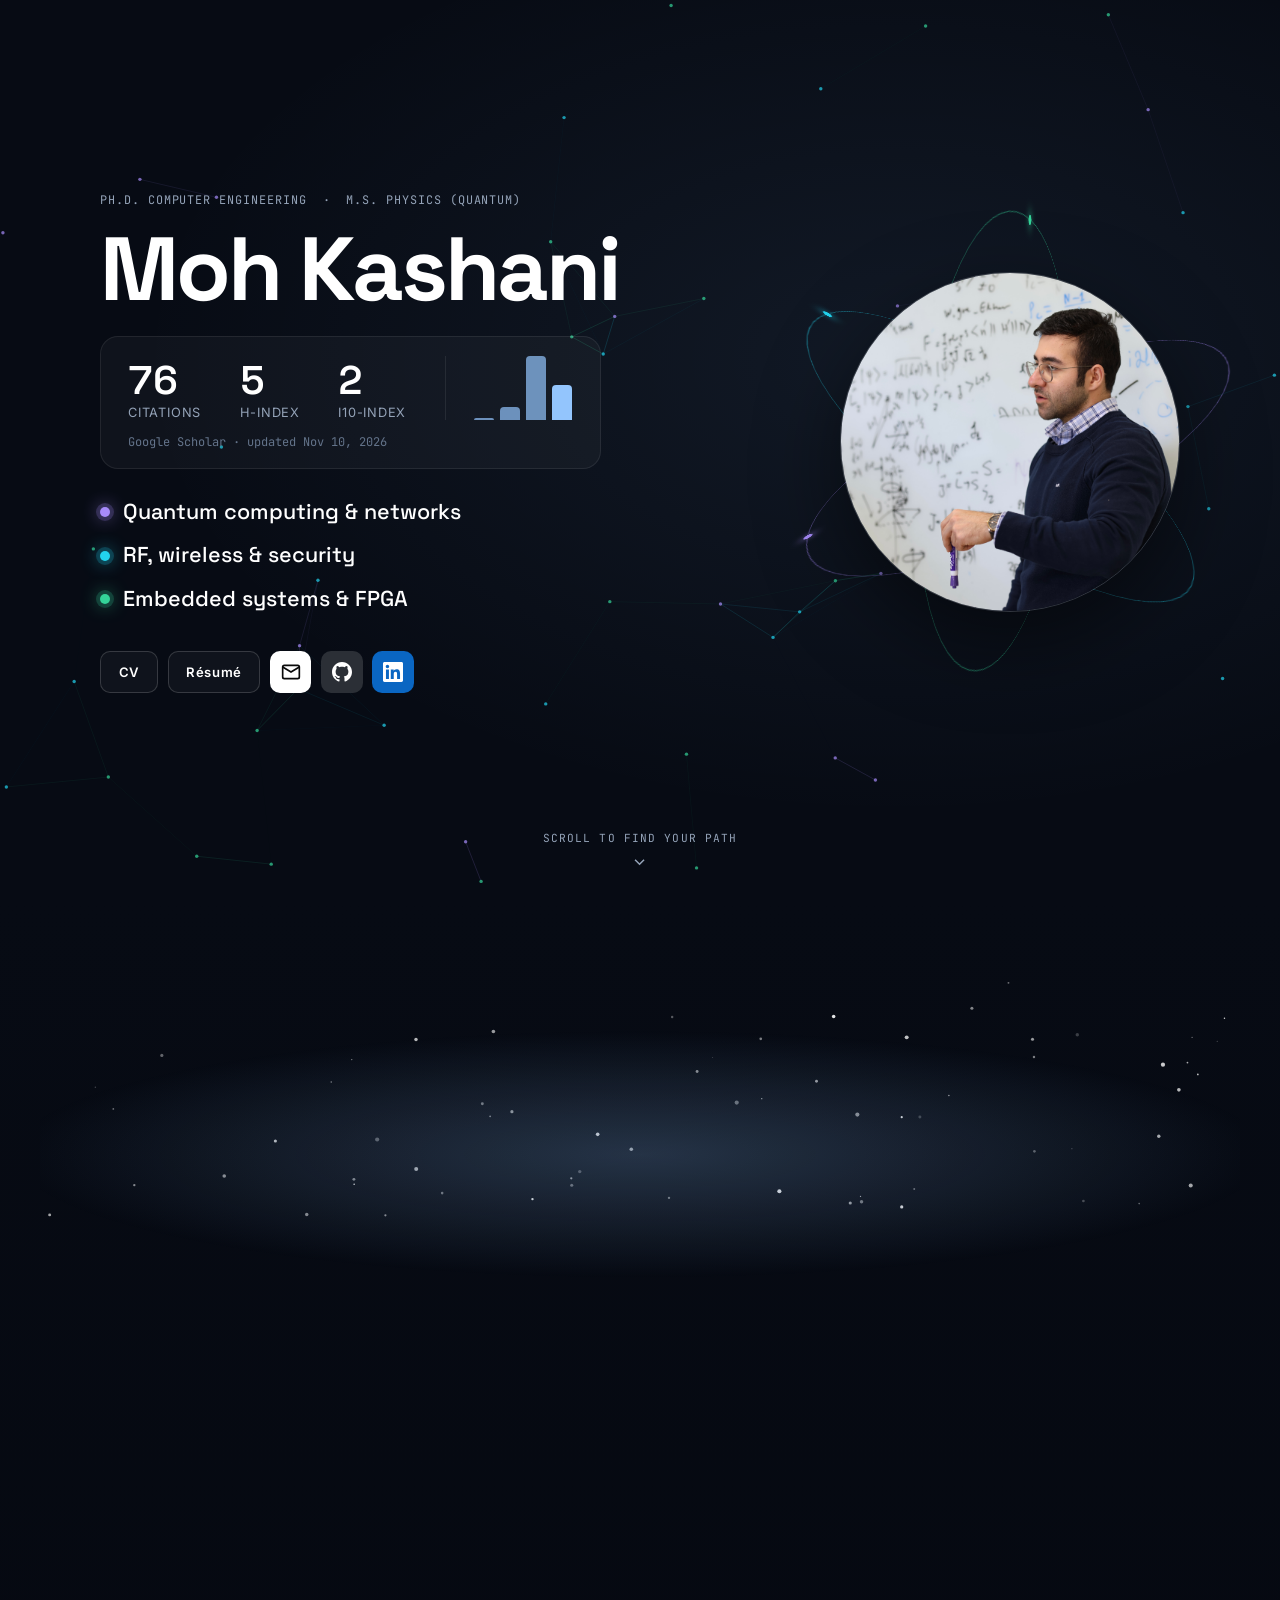
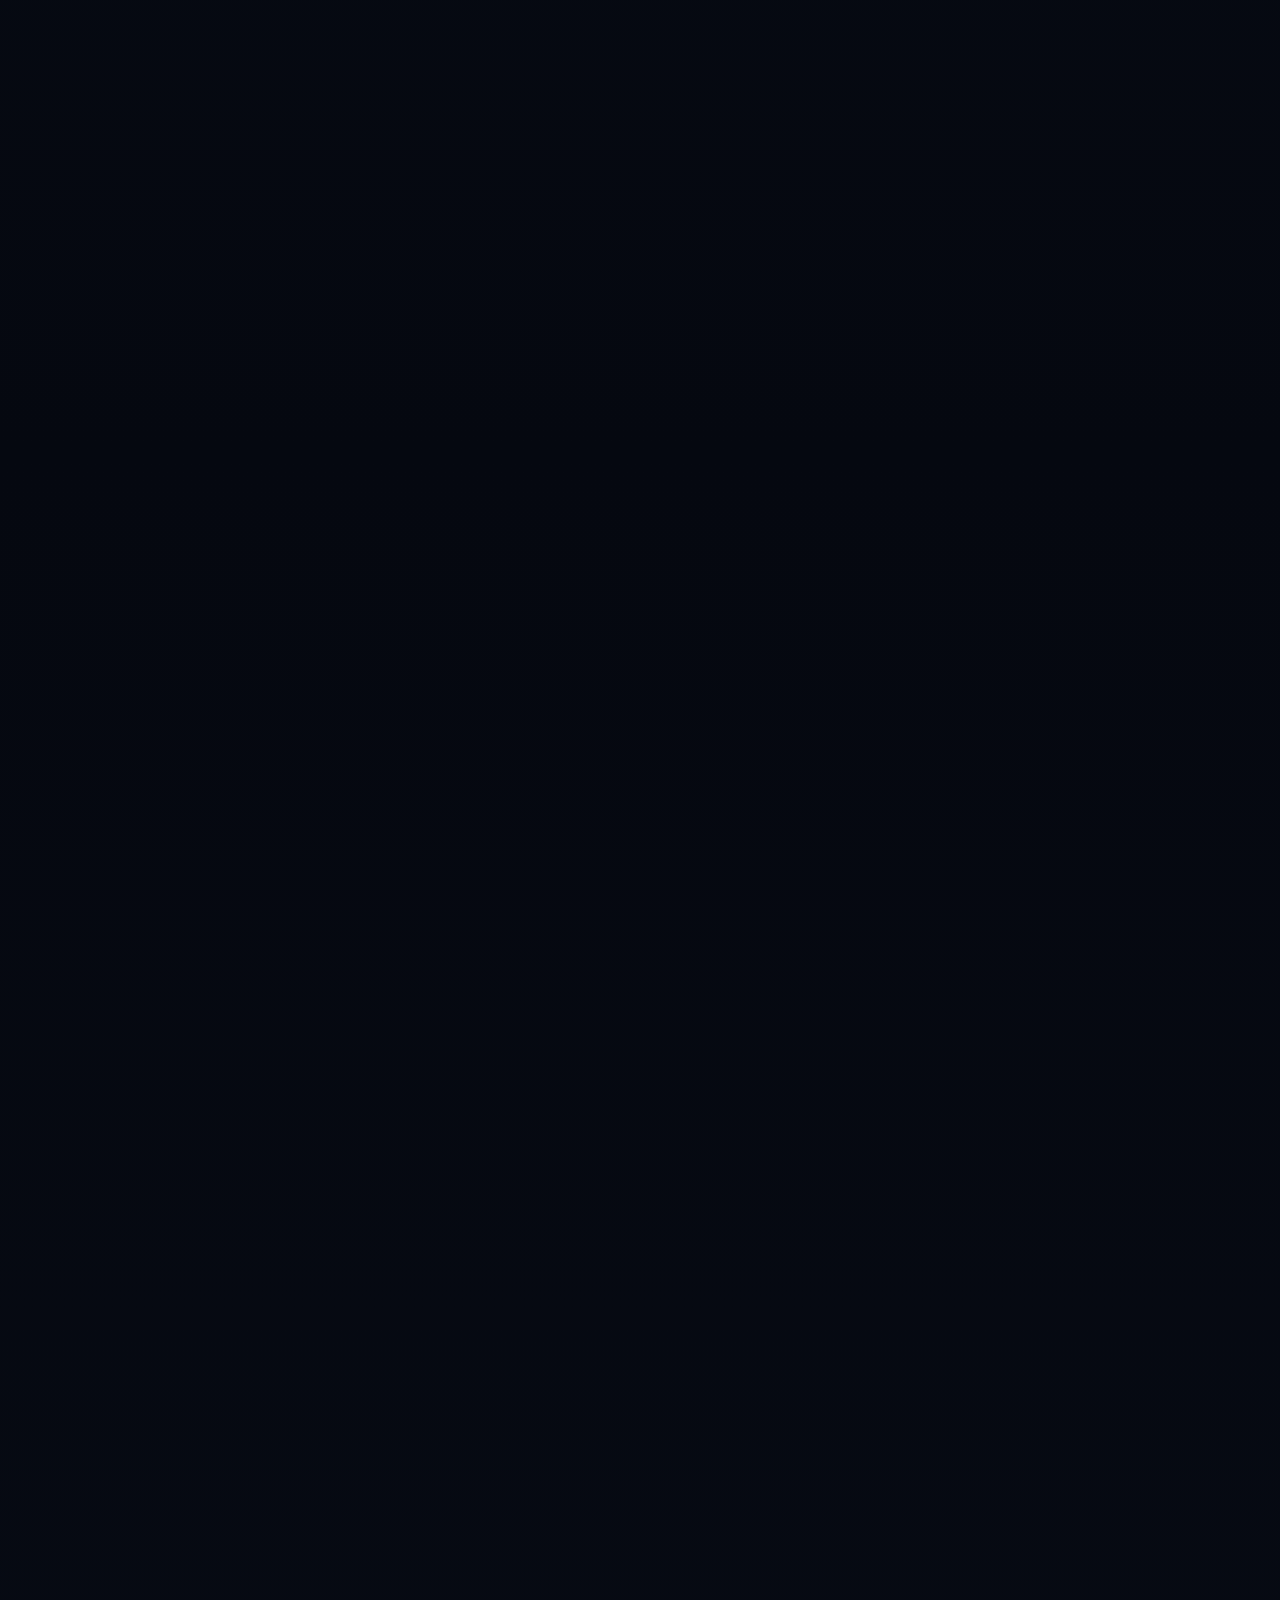
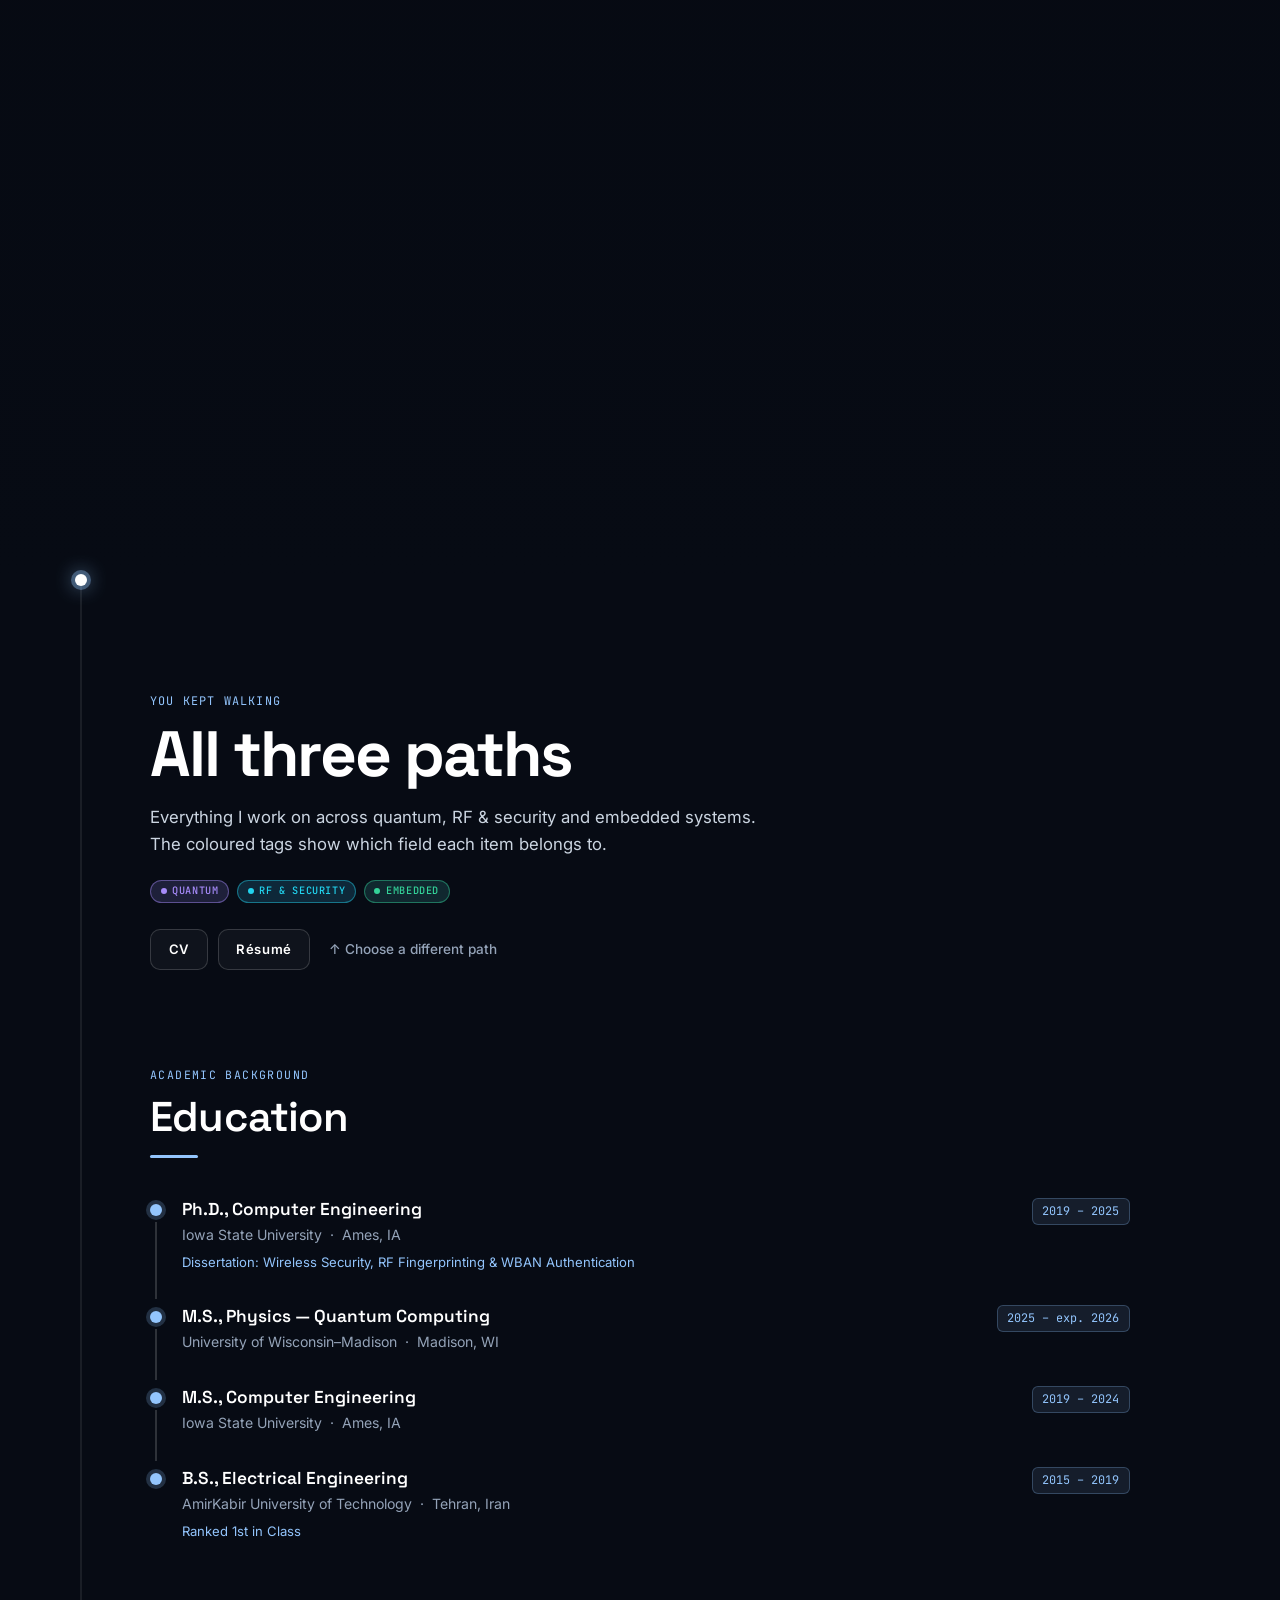
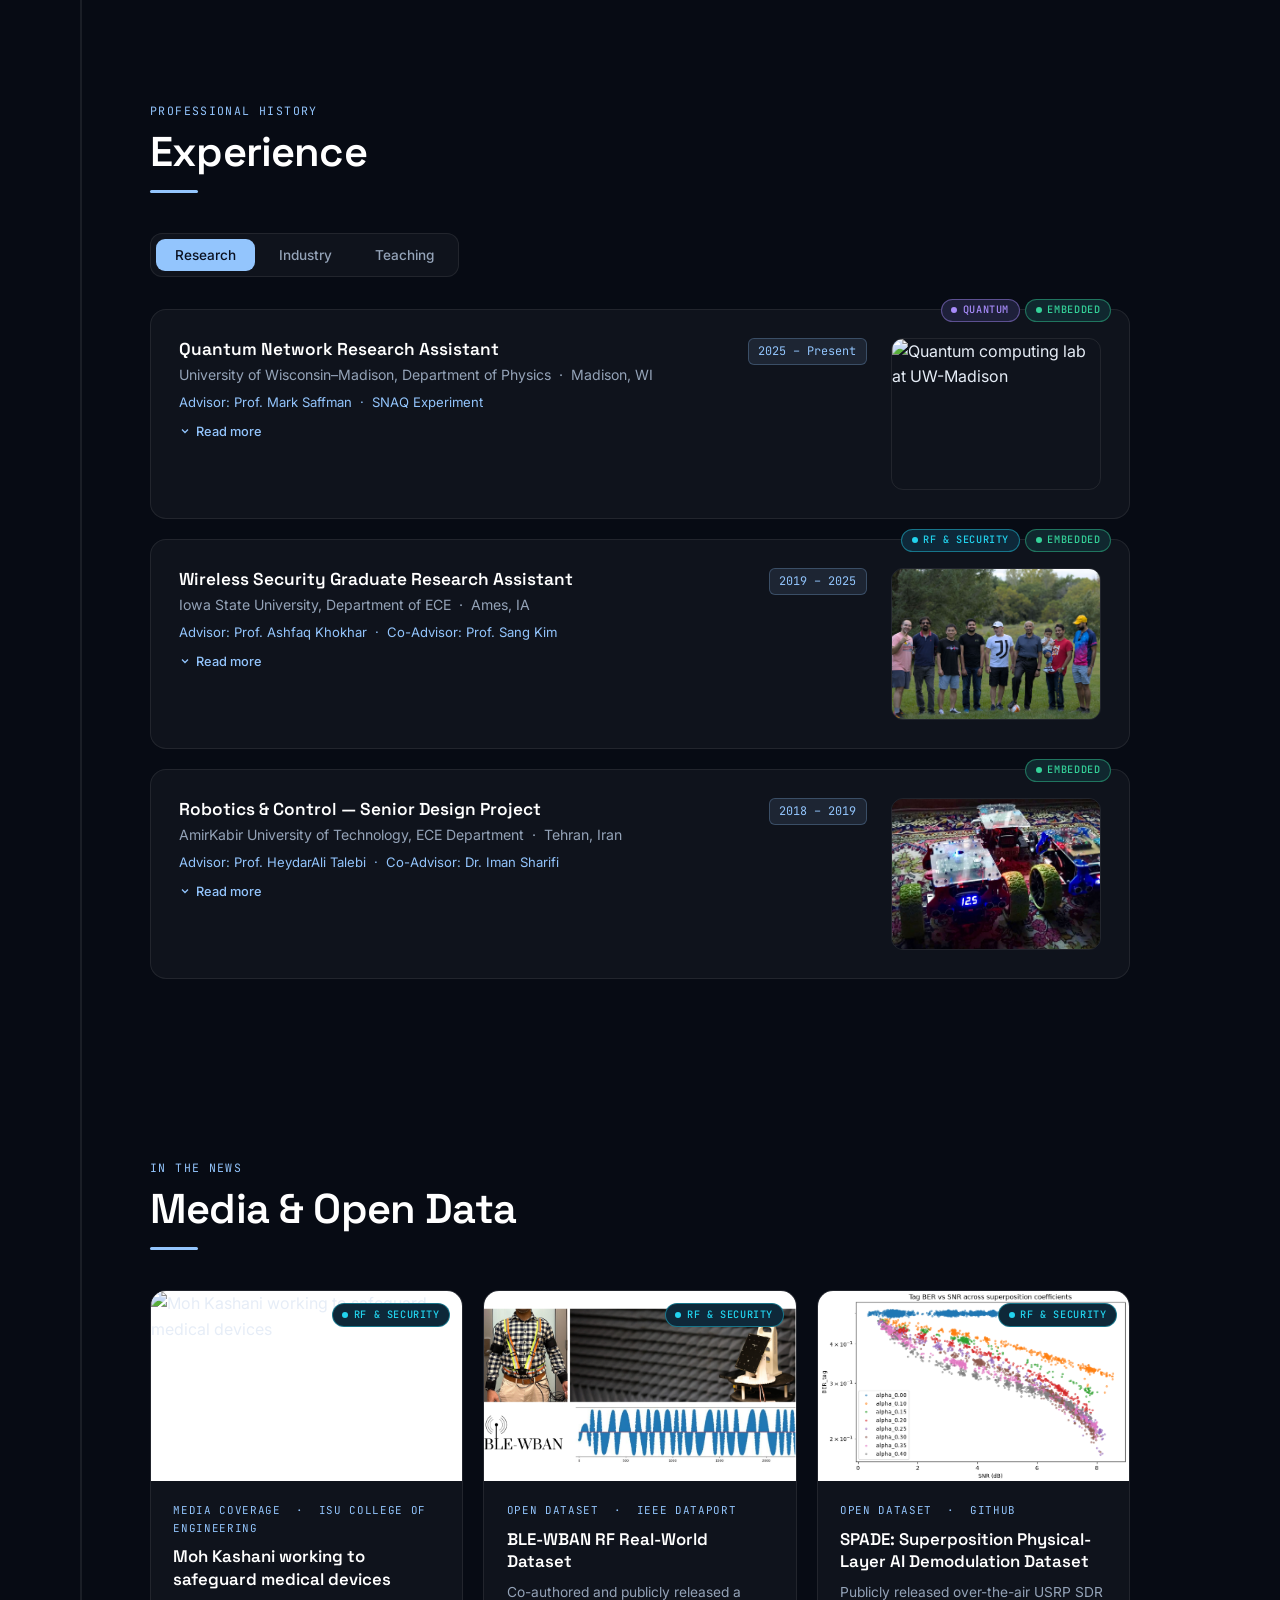
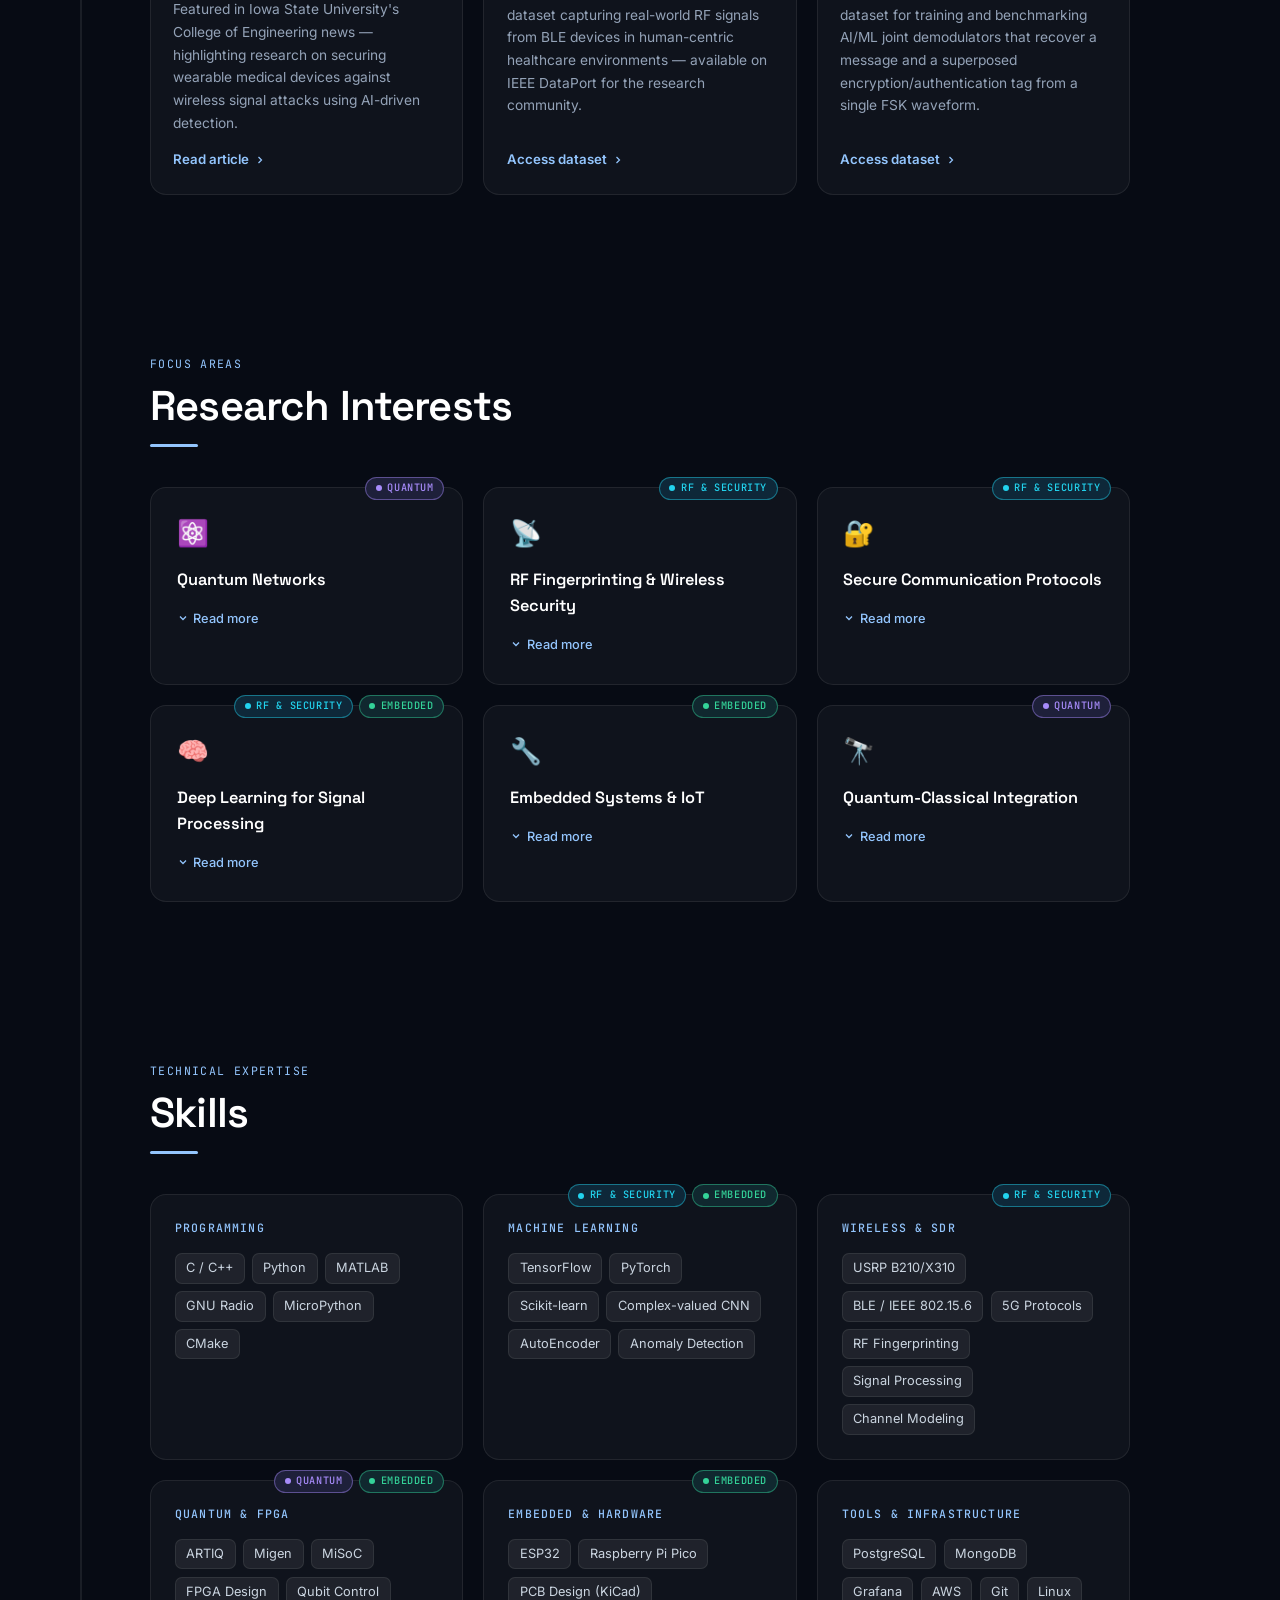
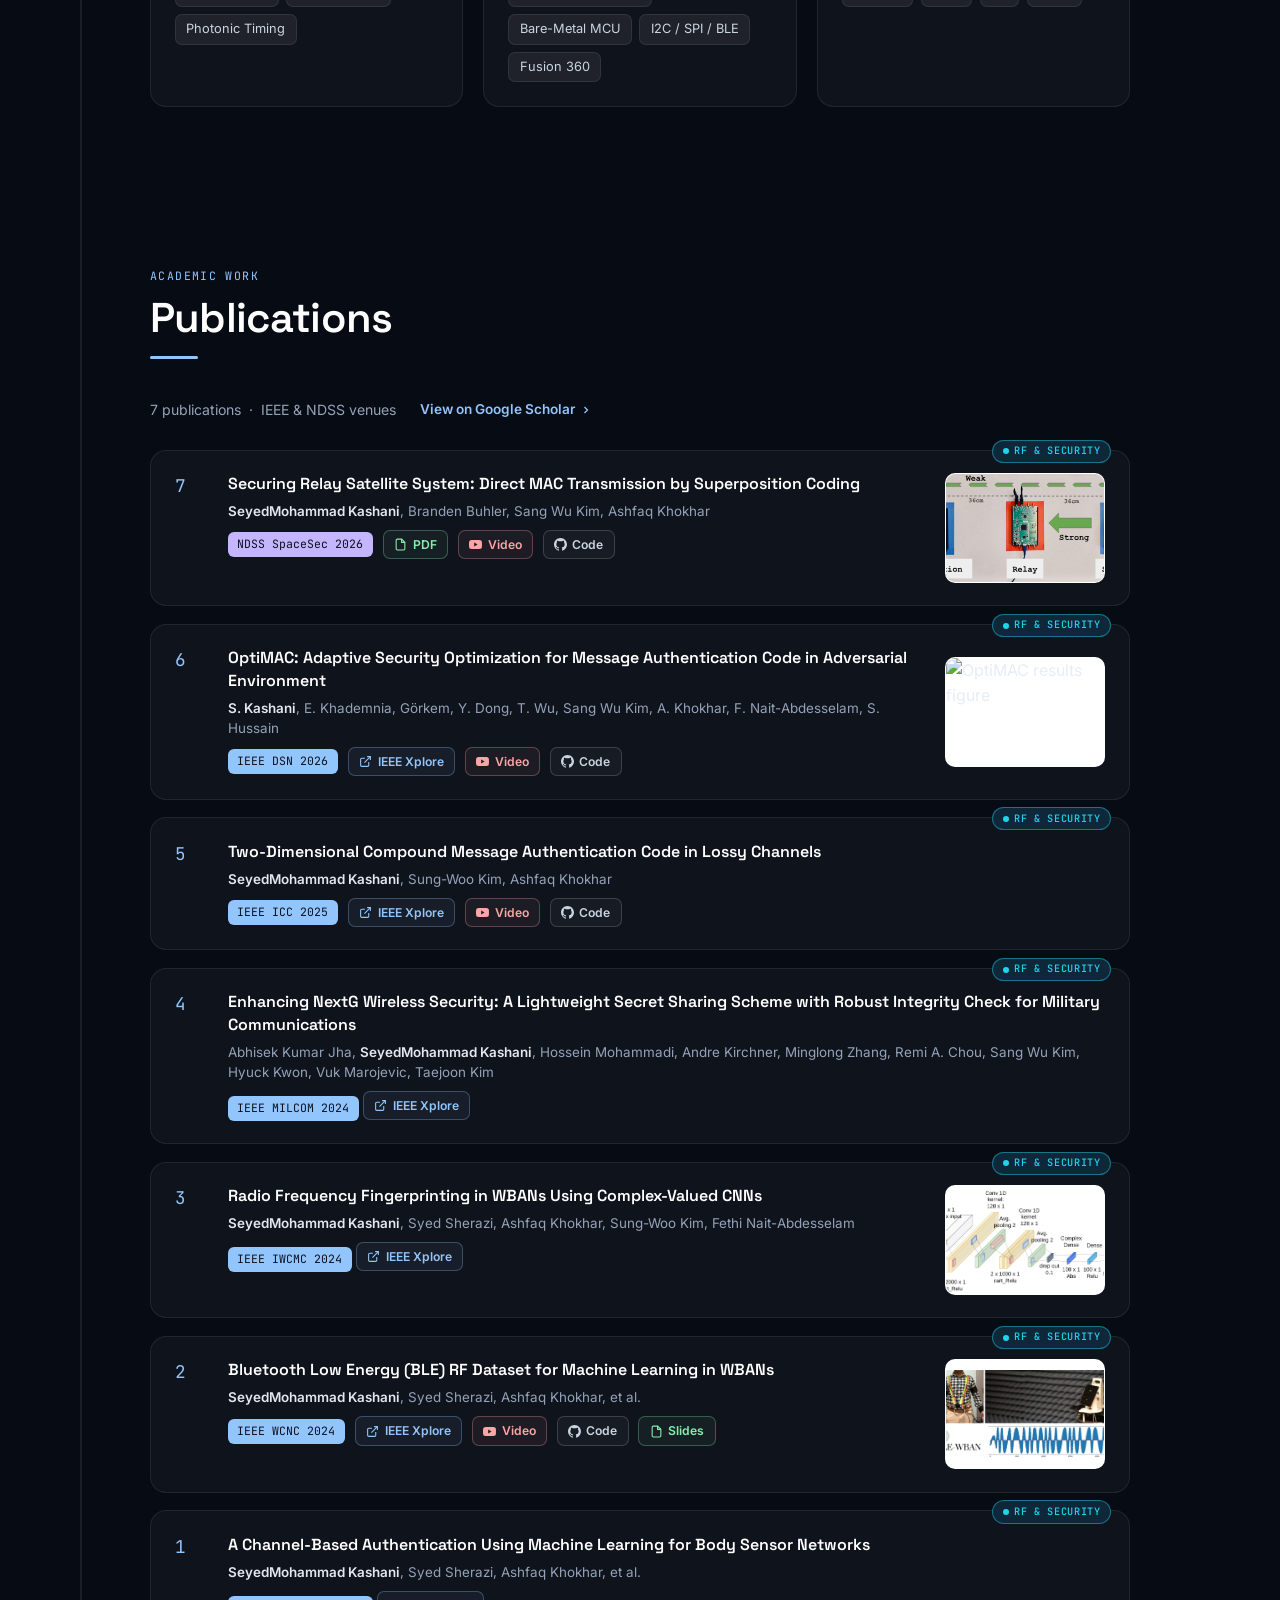
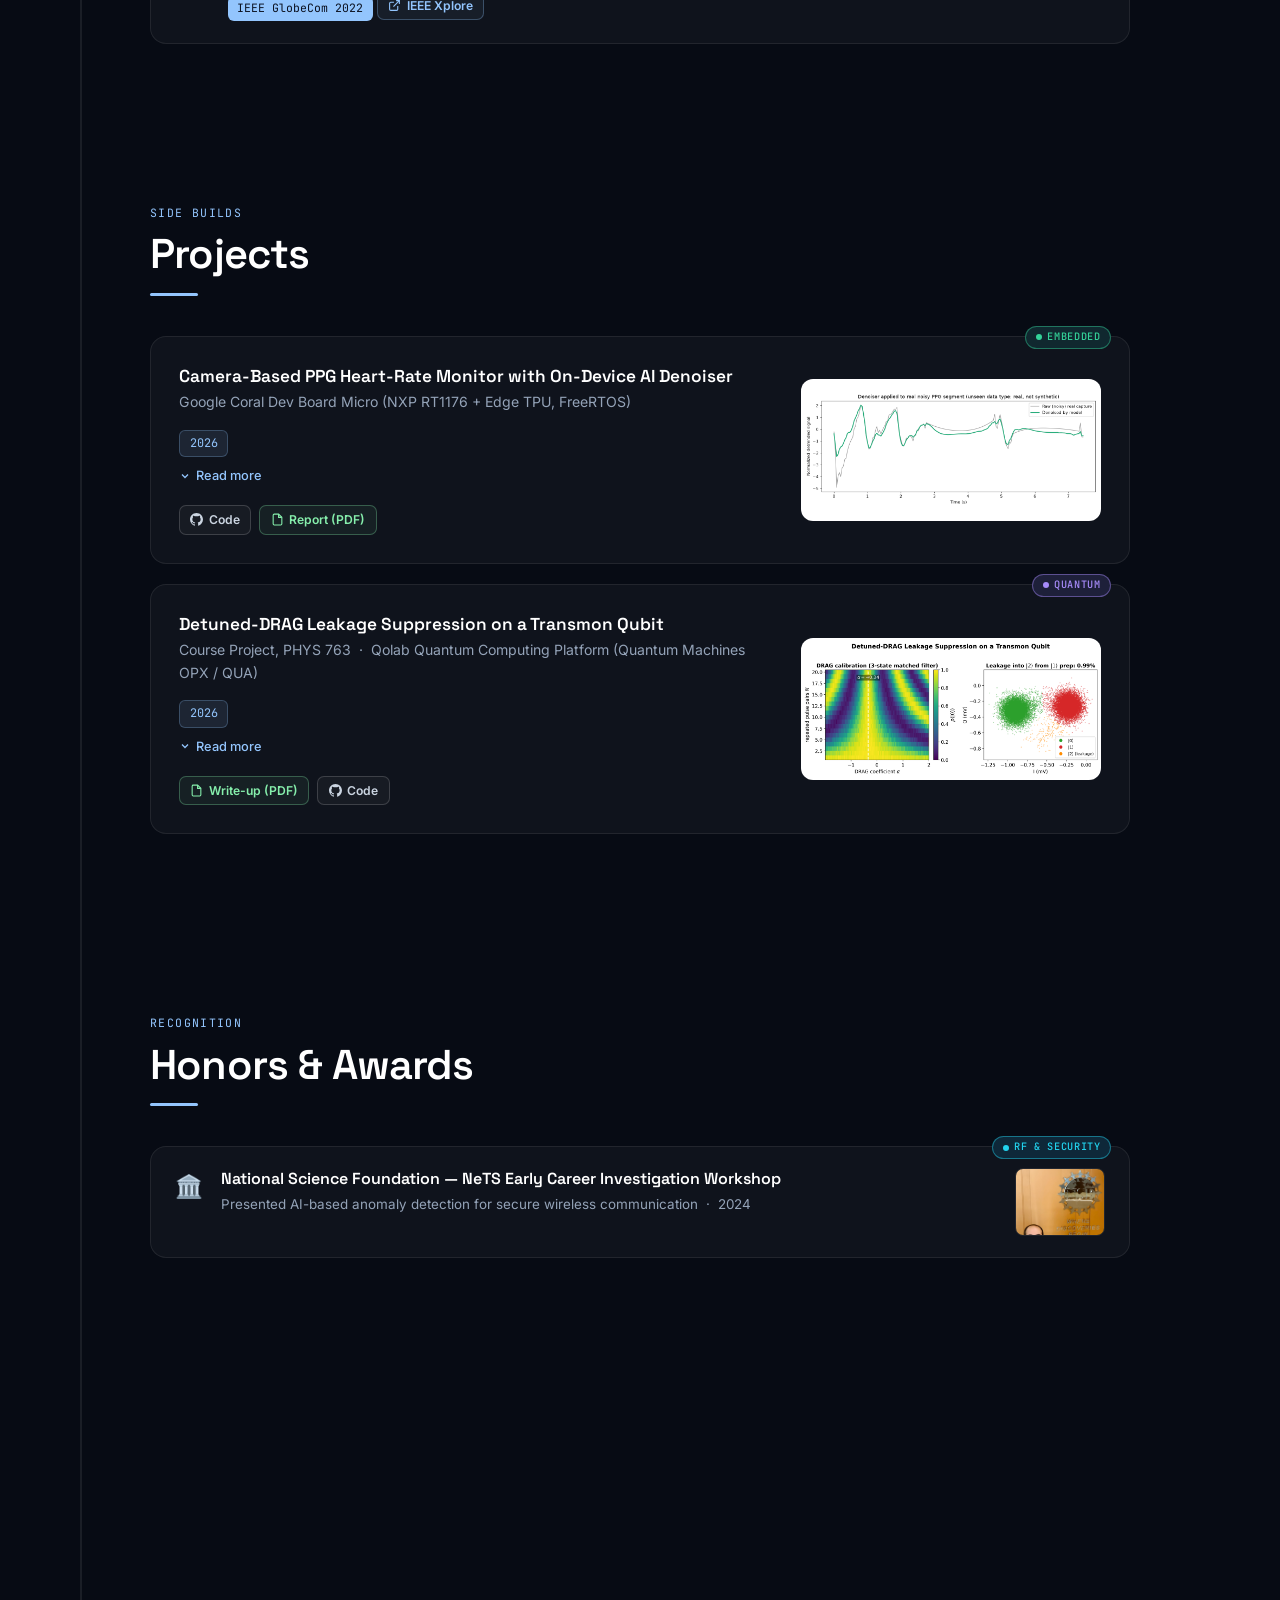
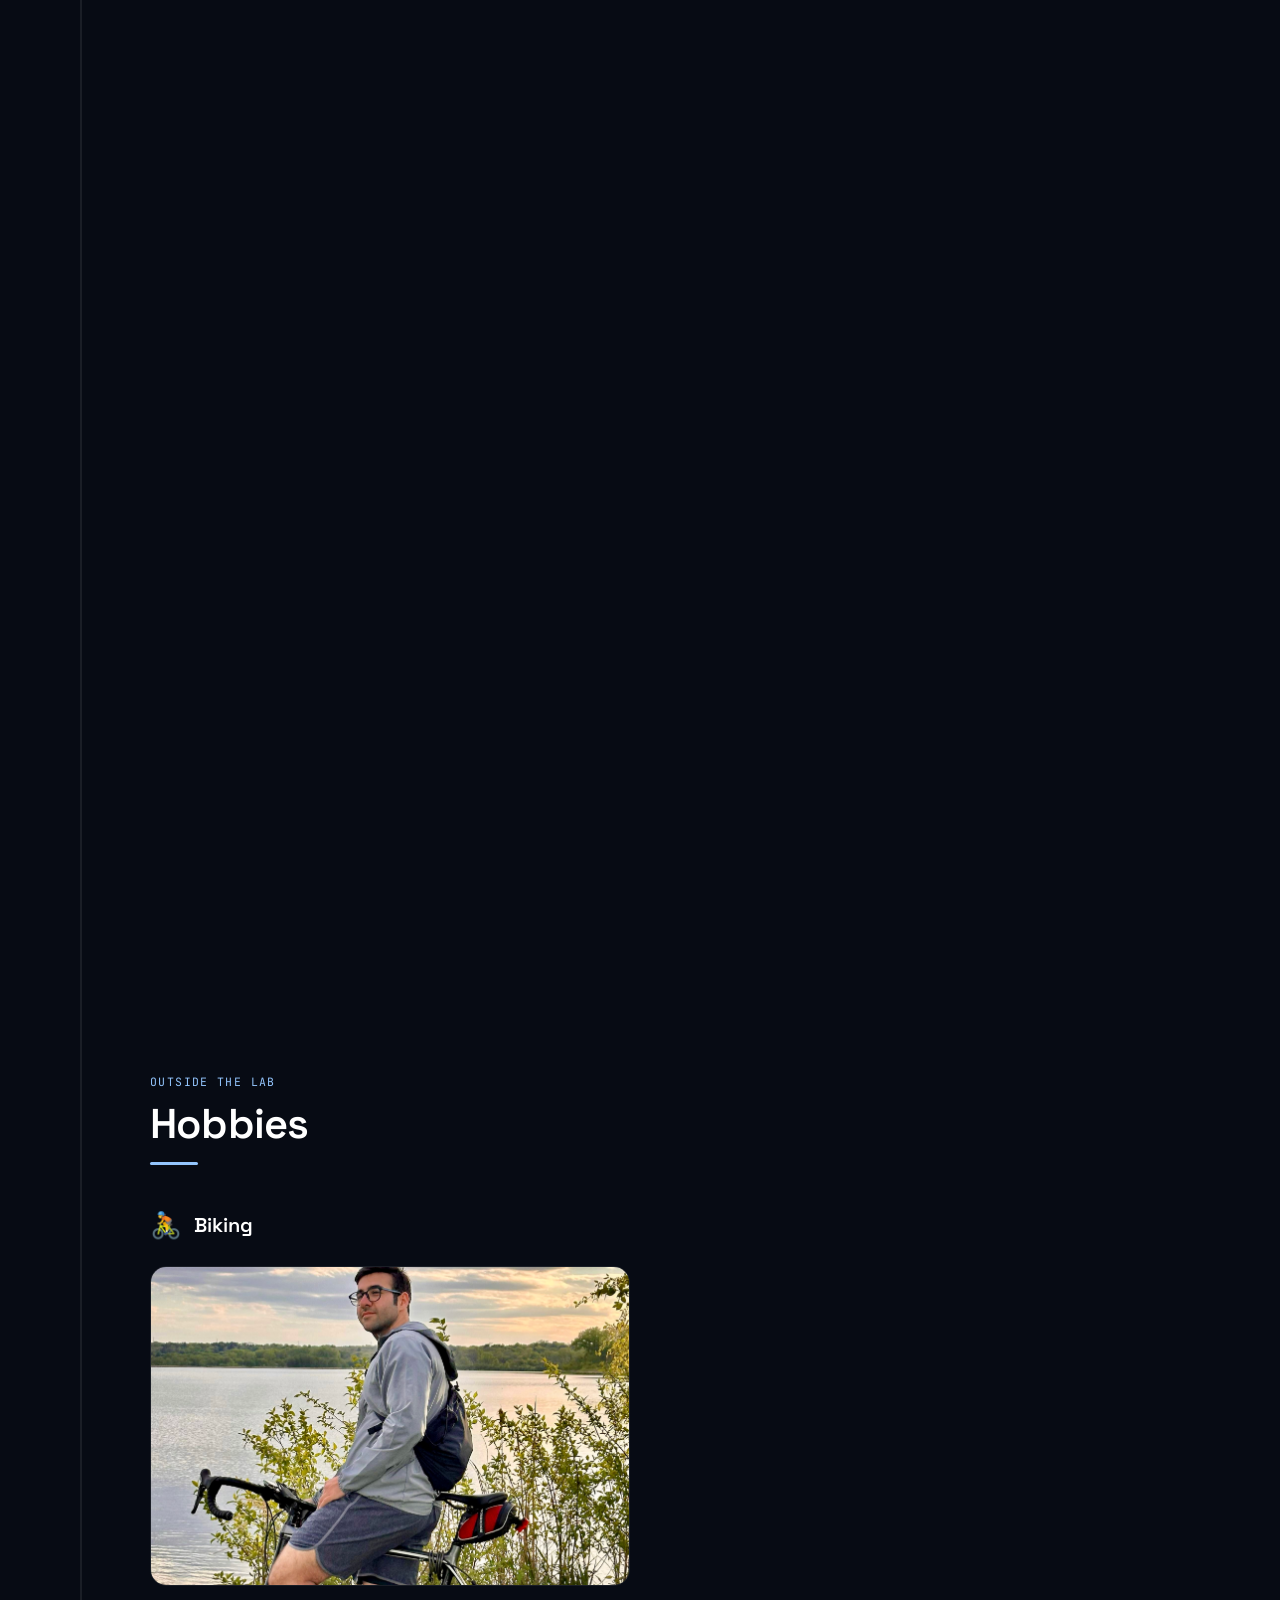
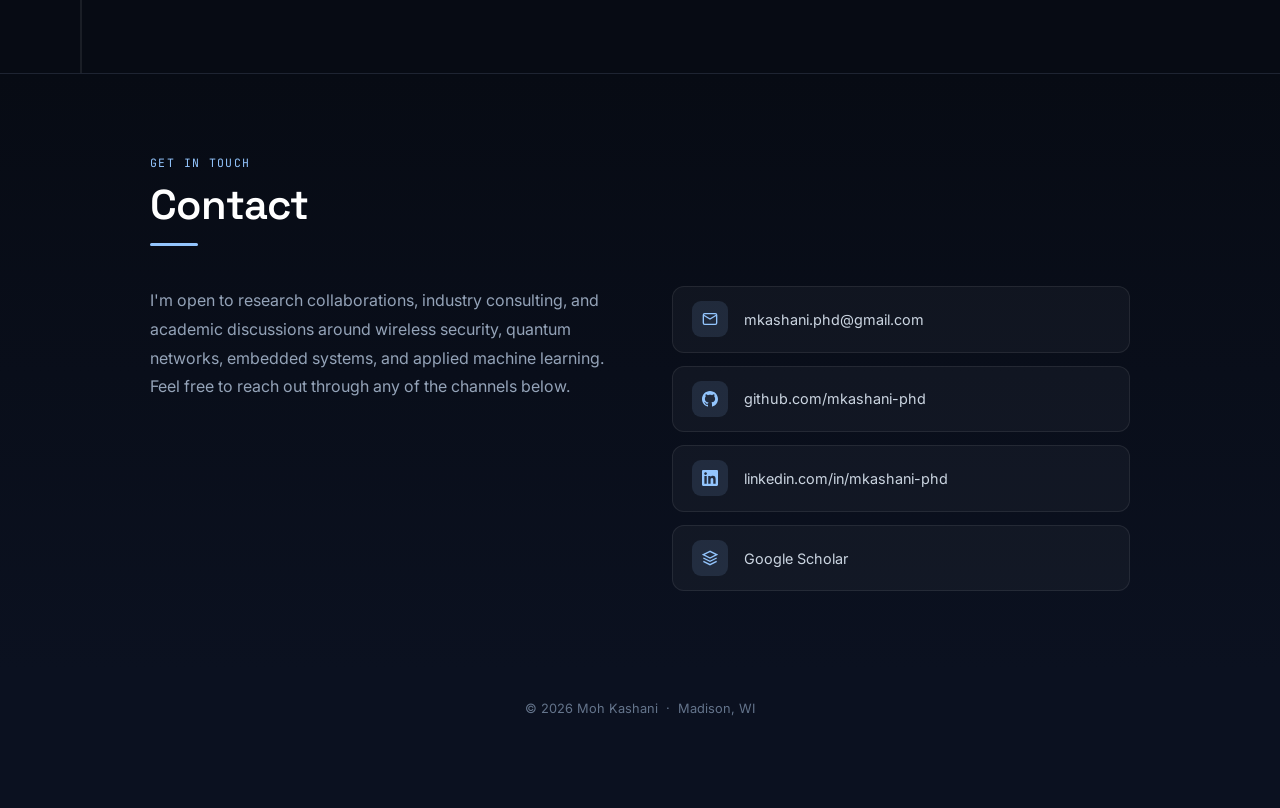
==== commit 90aa589e: "Remove Google Scholar icon from hero buttons Co-Authored-By: Claude Opus 5.5 <noreply@anthropic.com>" ====
--- a/index.html
+++ b/index.html
@@ -78,9 +78,6 @@
           <a href="Resume.docx.pdf" download class="btn-doc" data-resume>Résumé</a>
             <a href="mailto:mkashani.phd@gmail.com" class="btn-primary btn-icon-only" aria-label="Contact Me">
               <svg width="20" height="20" viewBox="0 0 24 24" fill="none" stroke="currentColor" stroke-width="2"><path d="M4 4h16c1.1 0 2 .9 2 2v12c0 1.1-.9 2-2 2H4c-1.1 0-2-.9-2-2V6c0-1.1.9-2 2-2z"/><polyline points="22,6 12,12 2,6"/></svg>
-            </a>
-            <a href="https://scholar.google.com/citations?user=5fMw68EAAAAJ&hl=en" target="_blank" rel="noopener" class="btn-brand btn-scholar btn-icon-only" aria-label="Google Scholar">
-              <svg width="20" height="20" viewBox="0 0 24 24" fill="currentColor"><path d="M12 3L1 9l4 2.18v6L12 21l7-3.82v-6L21 9l2-1.09L12 3zm5.5 11.82L12 18l-5.5-3.18V13l5.5 3 5.5-3v1.82zM12 14L3.5 9.27 12 5.5l8.5 3.77L12 14z"/></svg>
             </a>
             <a href="https://github.com/mkashani-phd" target="_blank" rel="noopener" class="btn-brand btn-github btn-icon-only" aria-label="GitHub">
               <svg width="20" height="20" viewBox="0 0 24 24" fill="currentColor"><path d="M12 0c-6.626 0-12 5.373-12 12 0 5.302 3.438 9.8 8.207 11.387.599.111.793-.261.793-.577v-2.234c-3.338.726-4.033-1.416-4.033-1.416-.546-1.387-1.333-1.756-1.333-1.756-1.089-.745.083-.729.083-.729 1.205.084 1.839 1.237 1.839 1.237 1.07 1.834 2.807 1.304 3.492.997.107-.775.418-1.305.762-1.604-2.665-.305-5.467-1.334-5.467-5.931 0-1.311.469-2.381 1.236-3.221-.124-.303-.535-1.524.117-3.176 0 0 1.008-.322 3.301 1.23.957-.266 1.983-.399 3.003-.404 1.02.005 2.047.138 3.006.404 2.291-1.552 3.297-1.23 3.297-1.23.653 1.653.242 2.874.118 3.176.77.84 1.235 1.911 1.235 3.221 0 4.609-2.807 5.624-5.479 5.921.43.372.823 1.102.823 2.222v3.293c0 .319.192.694.801.576 4.765-1.589 8.199-6.086 8.199-11.386 0-6.627-5.373-12-12-12z"/></svg>
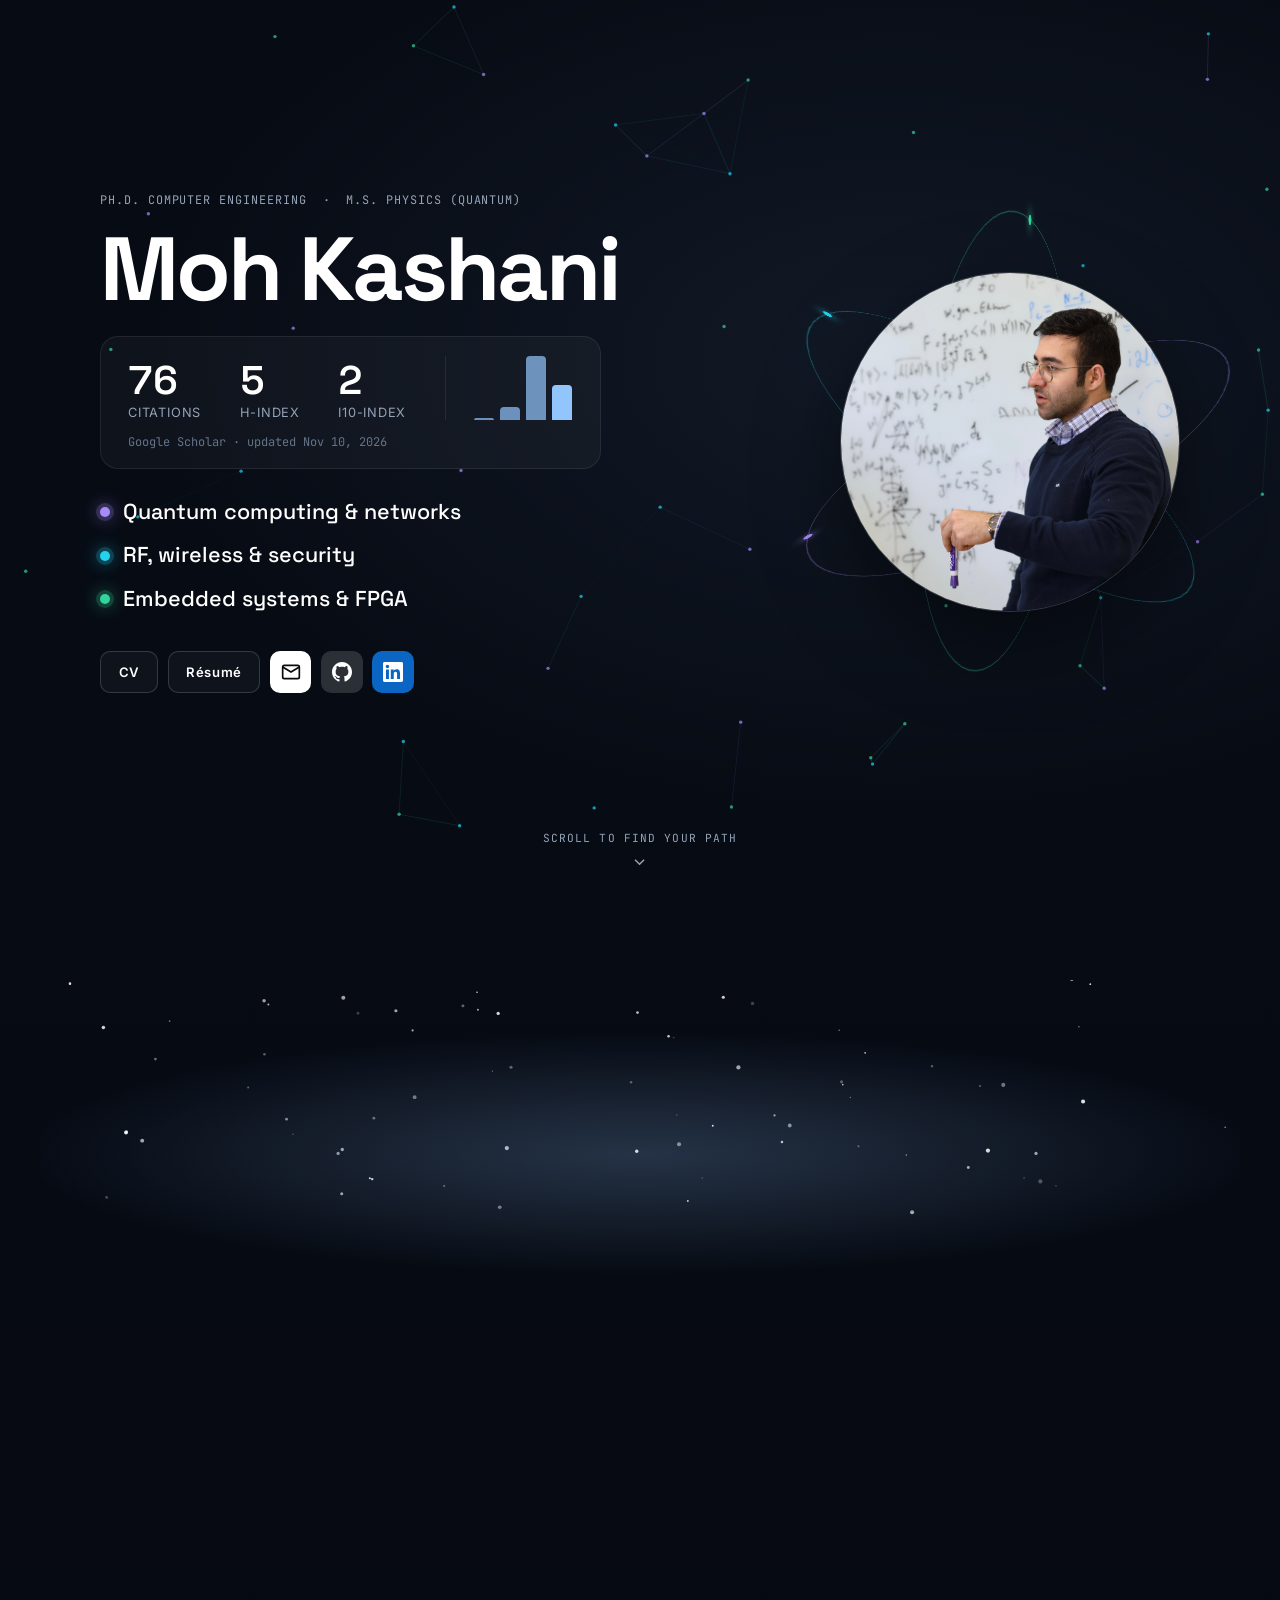
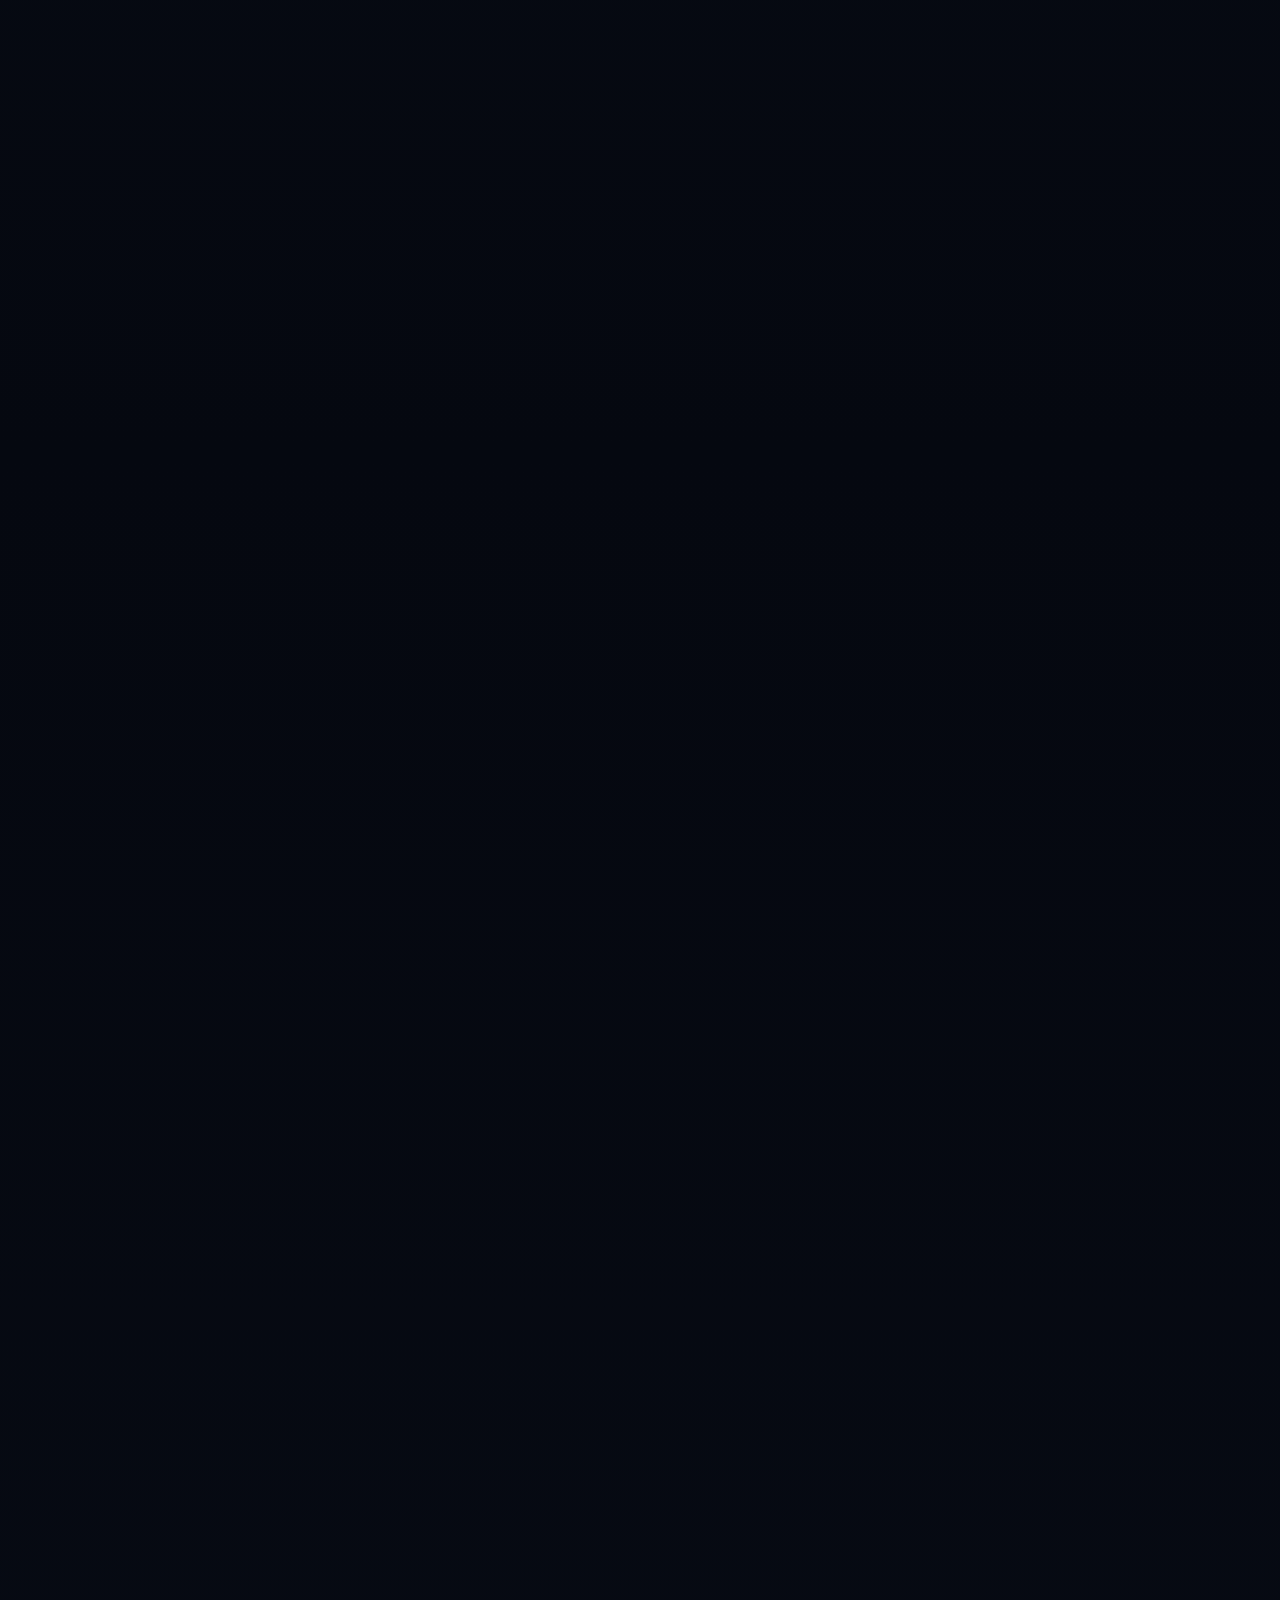
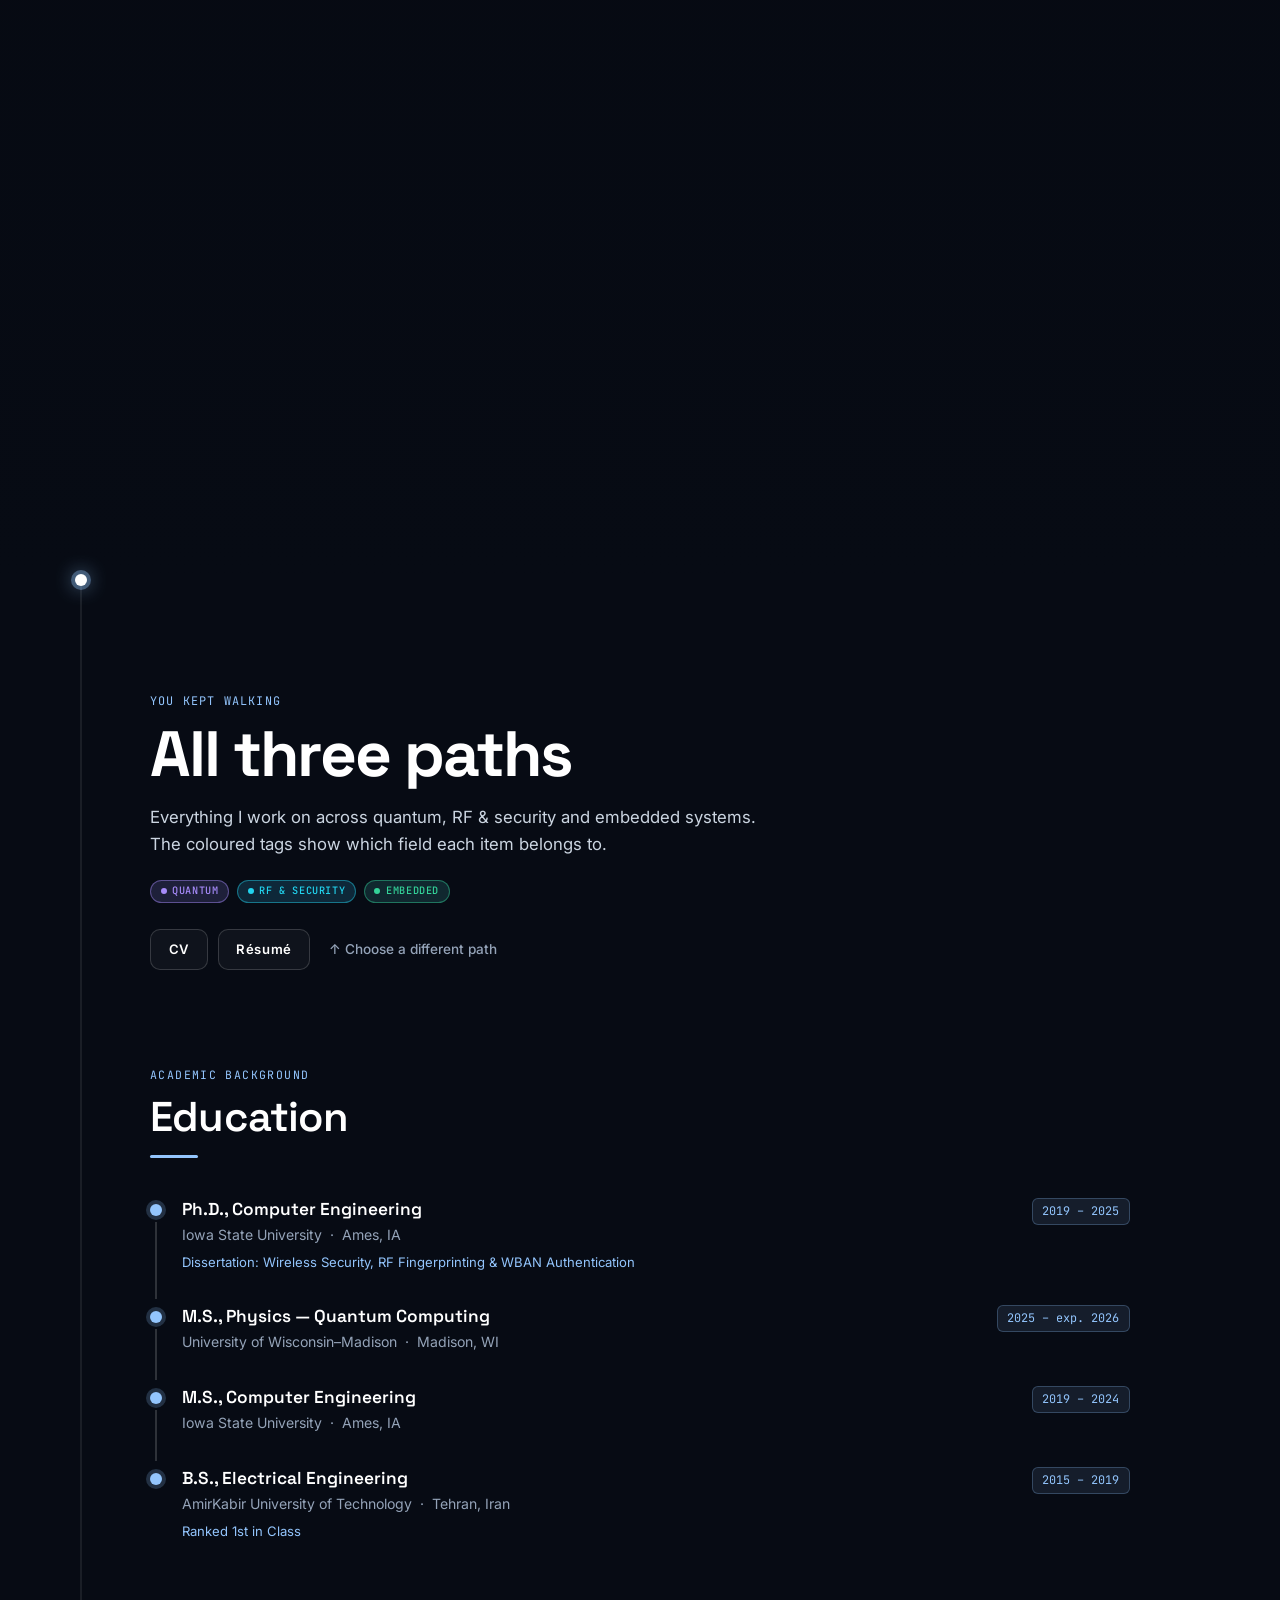
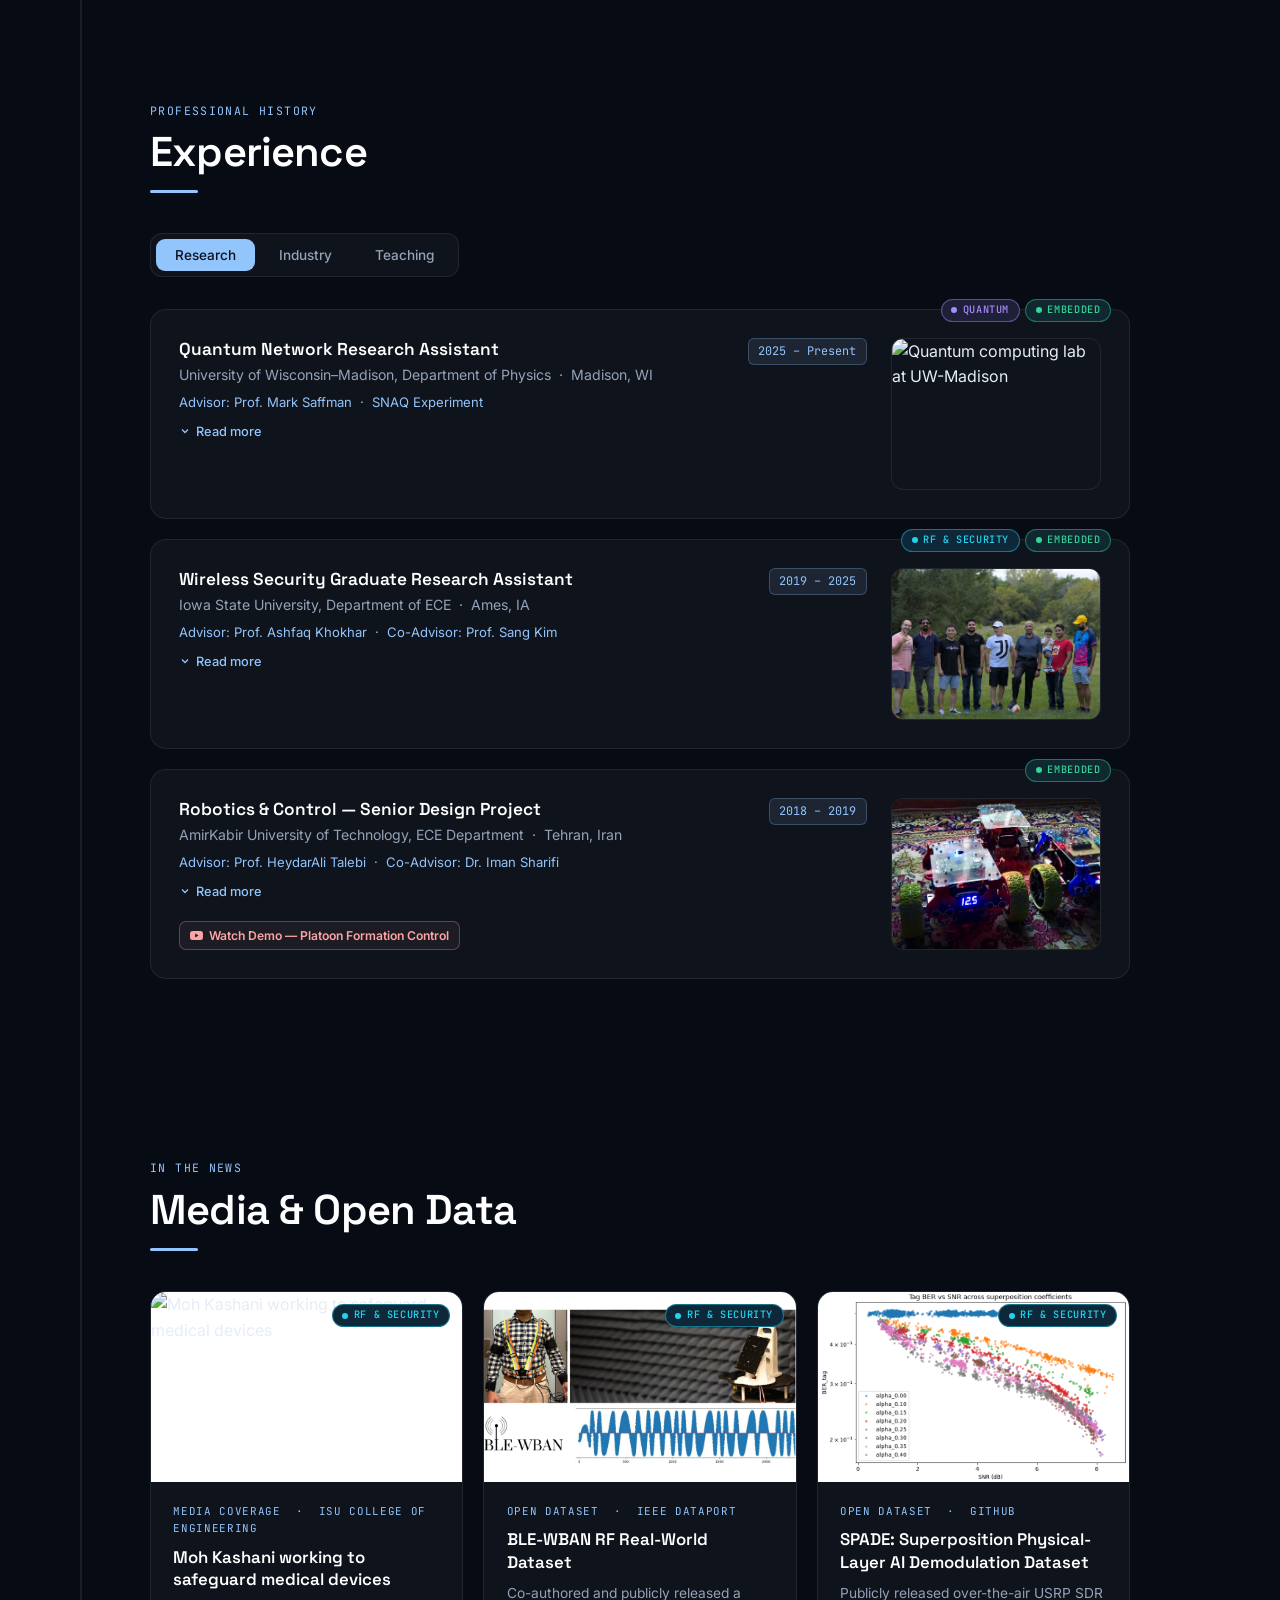
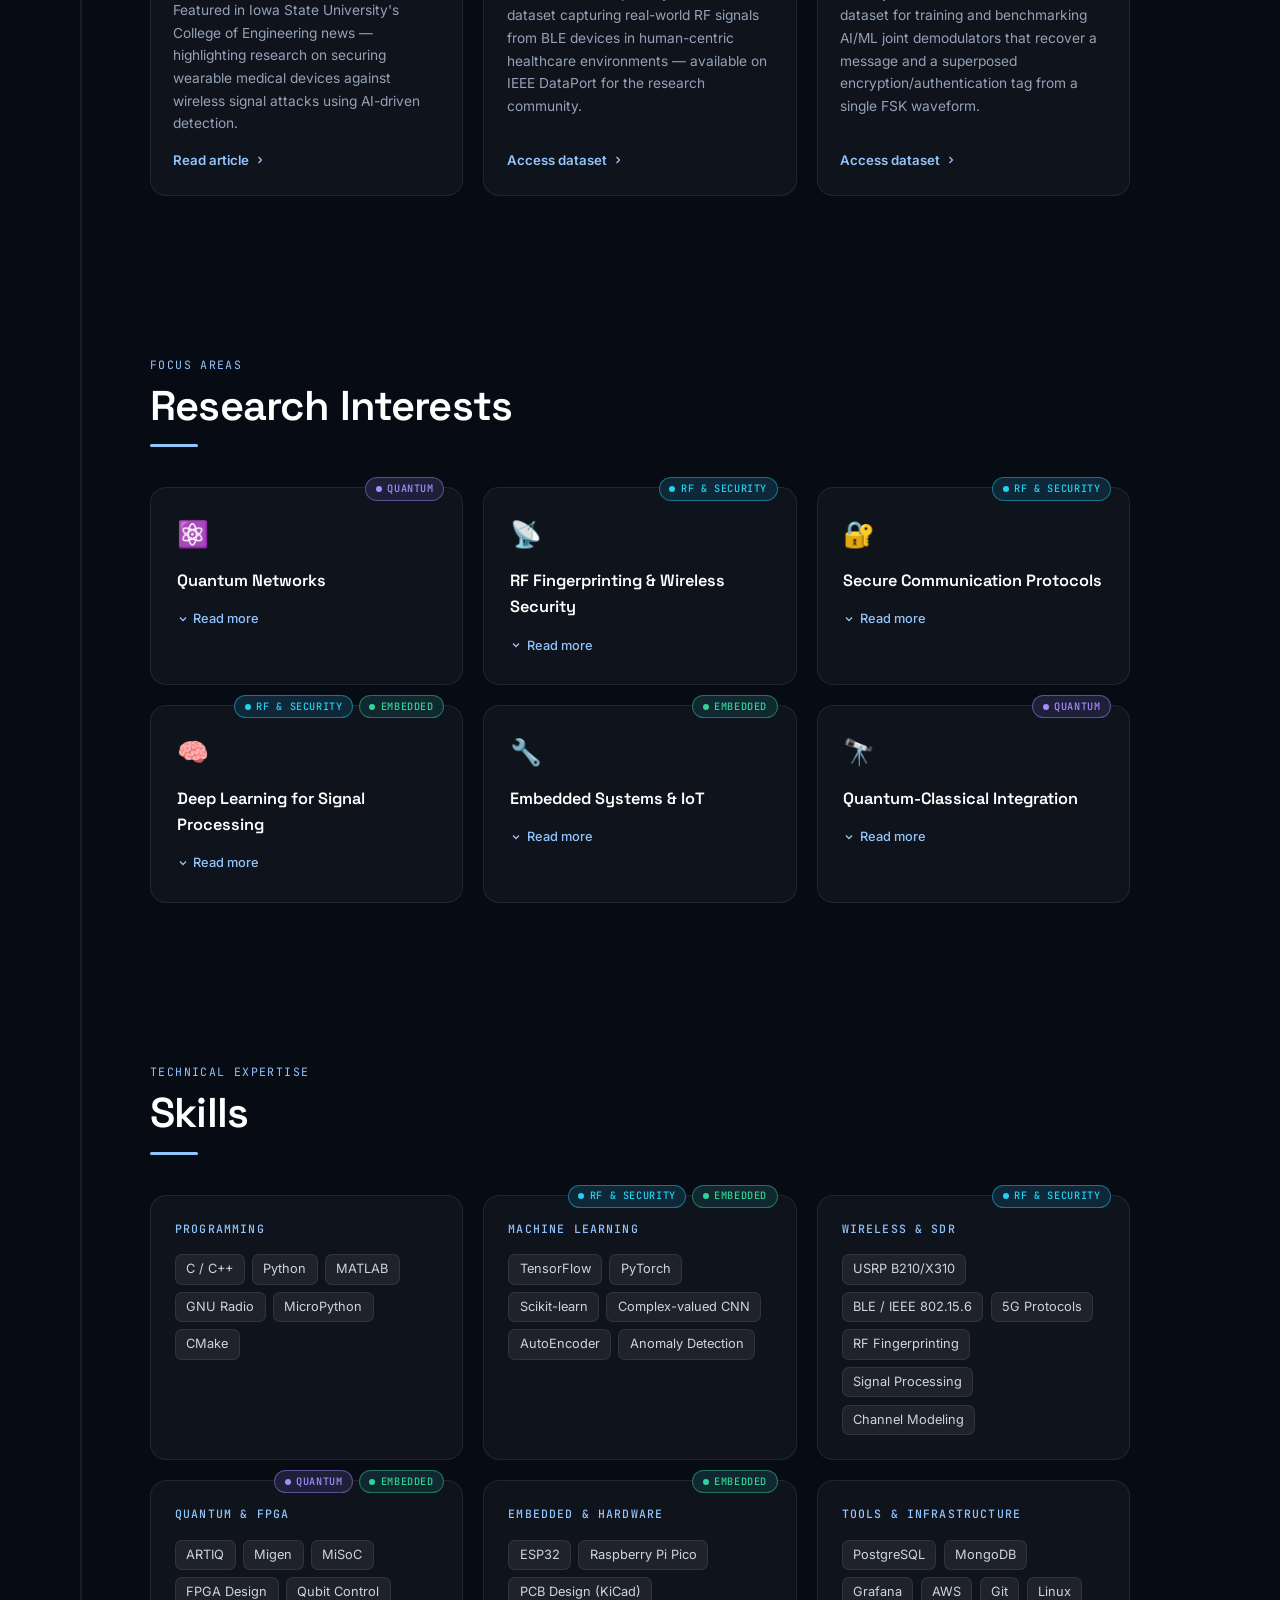
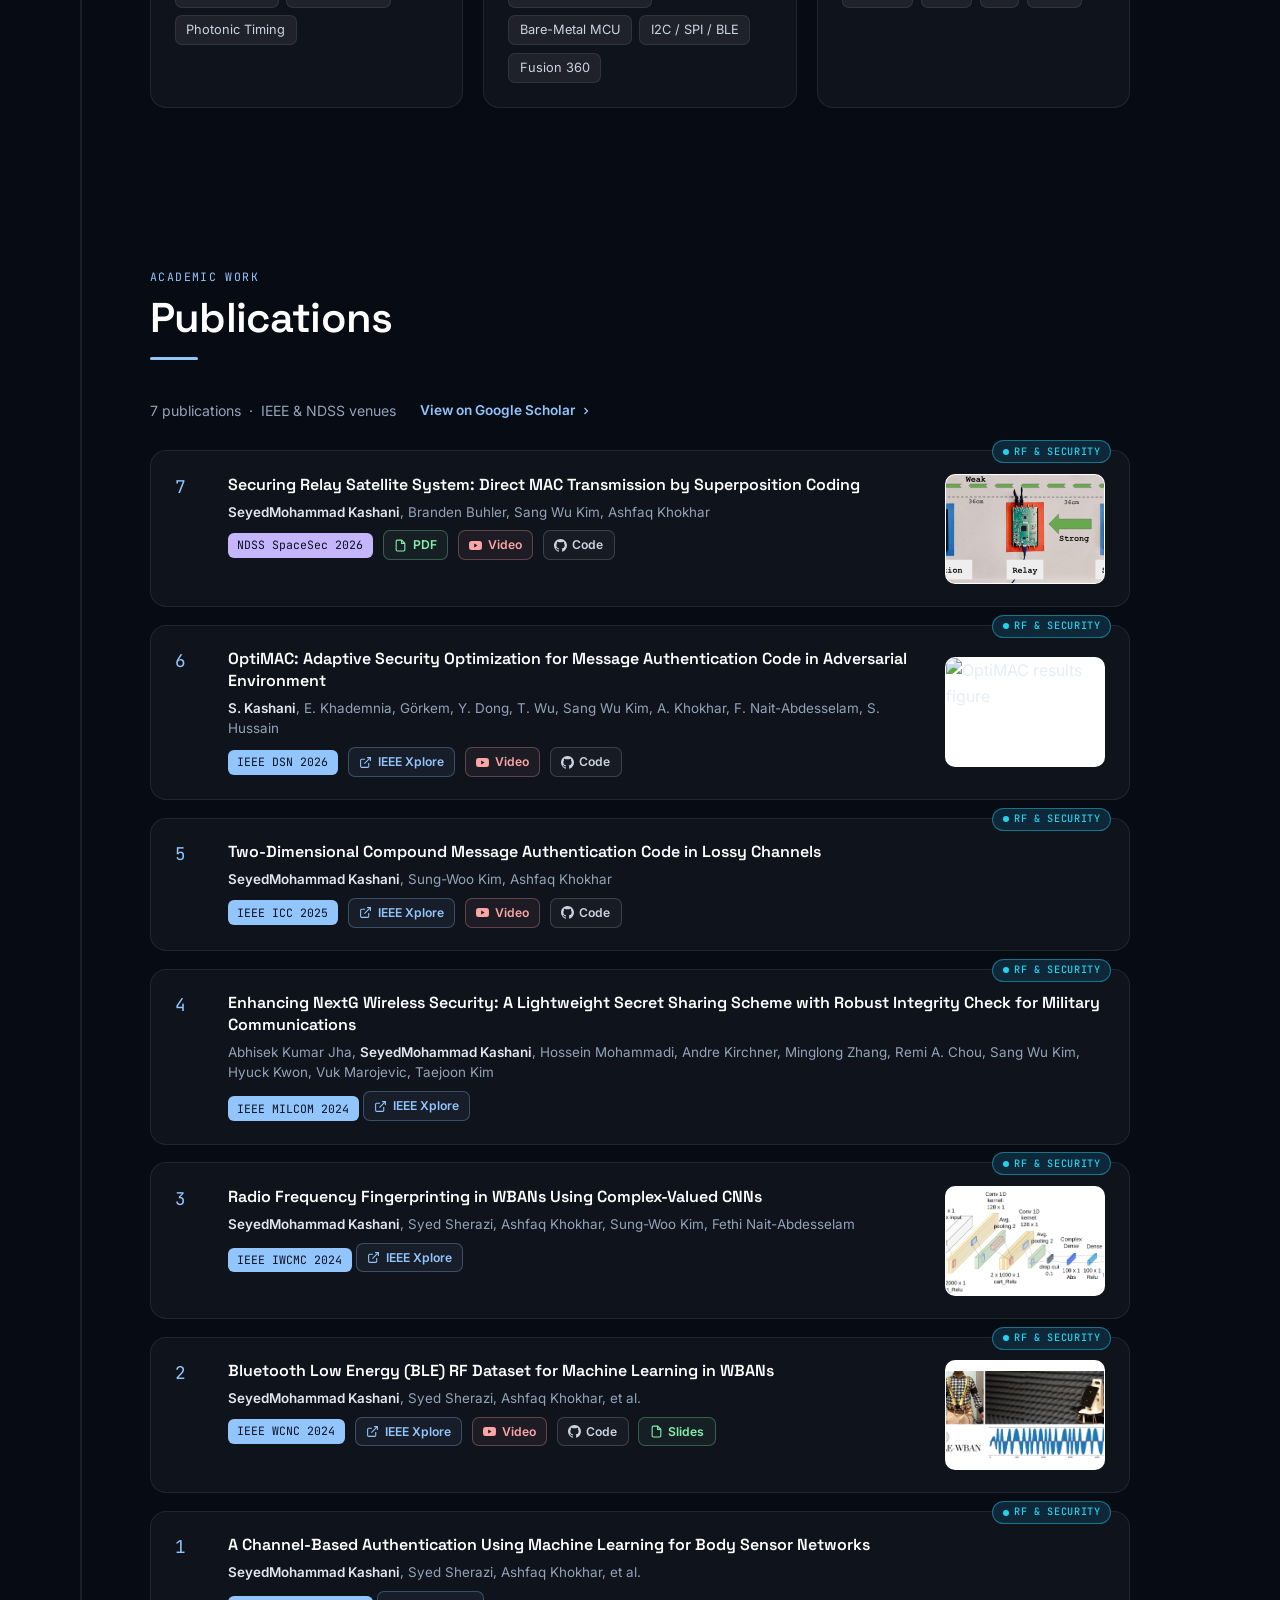
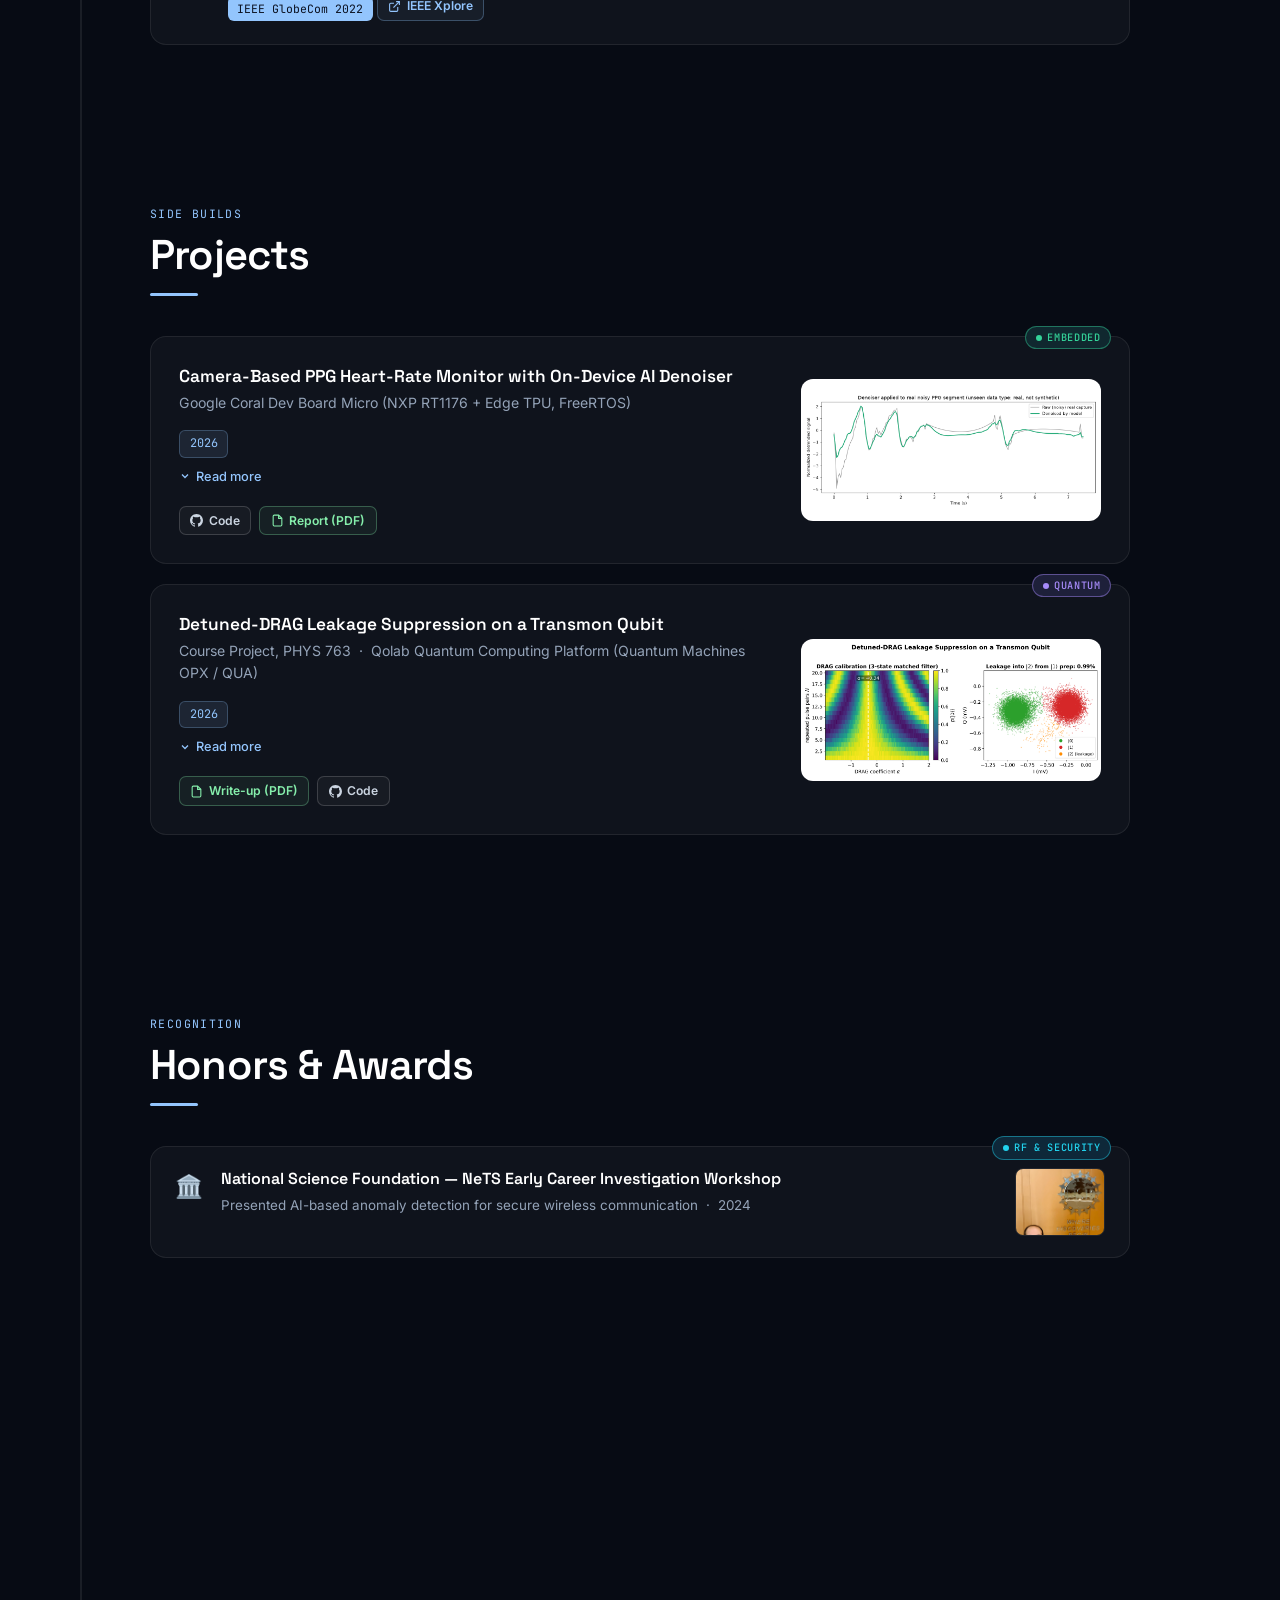
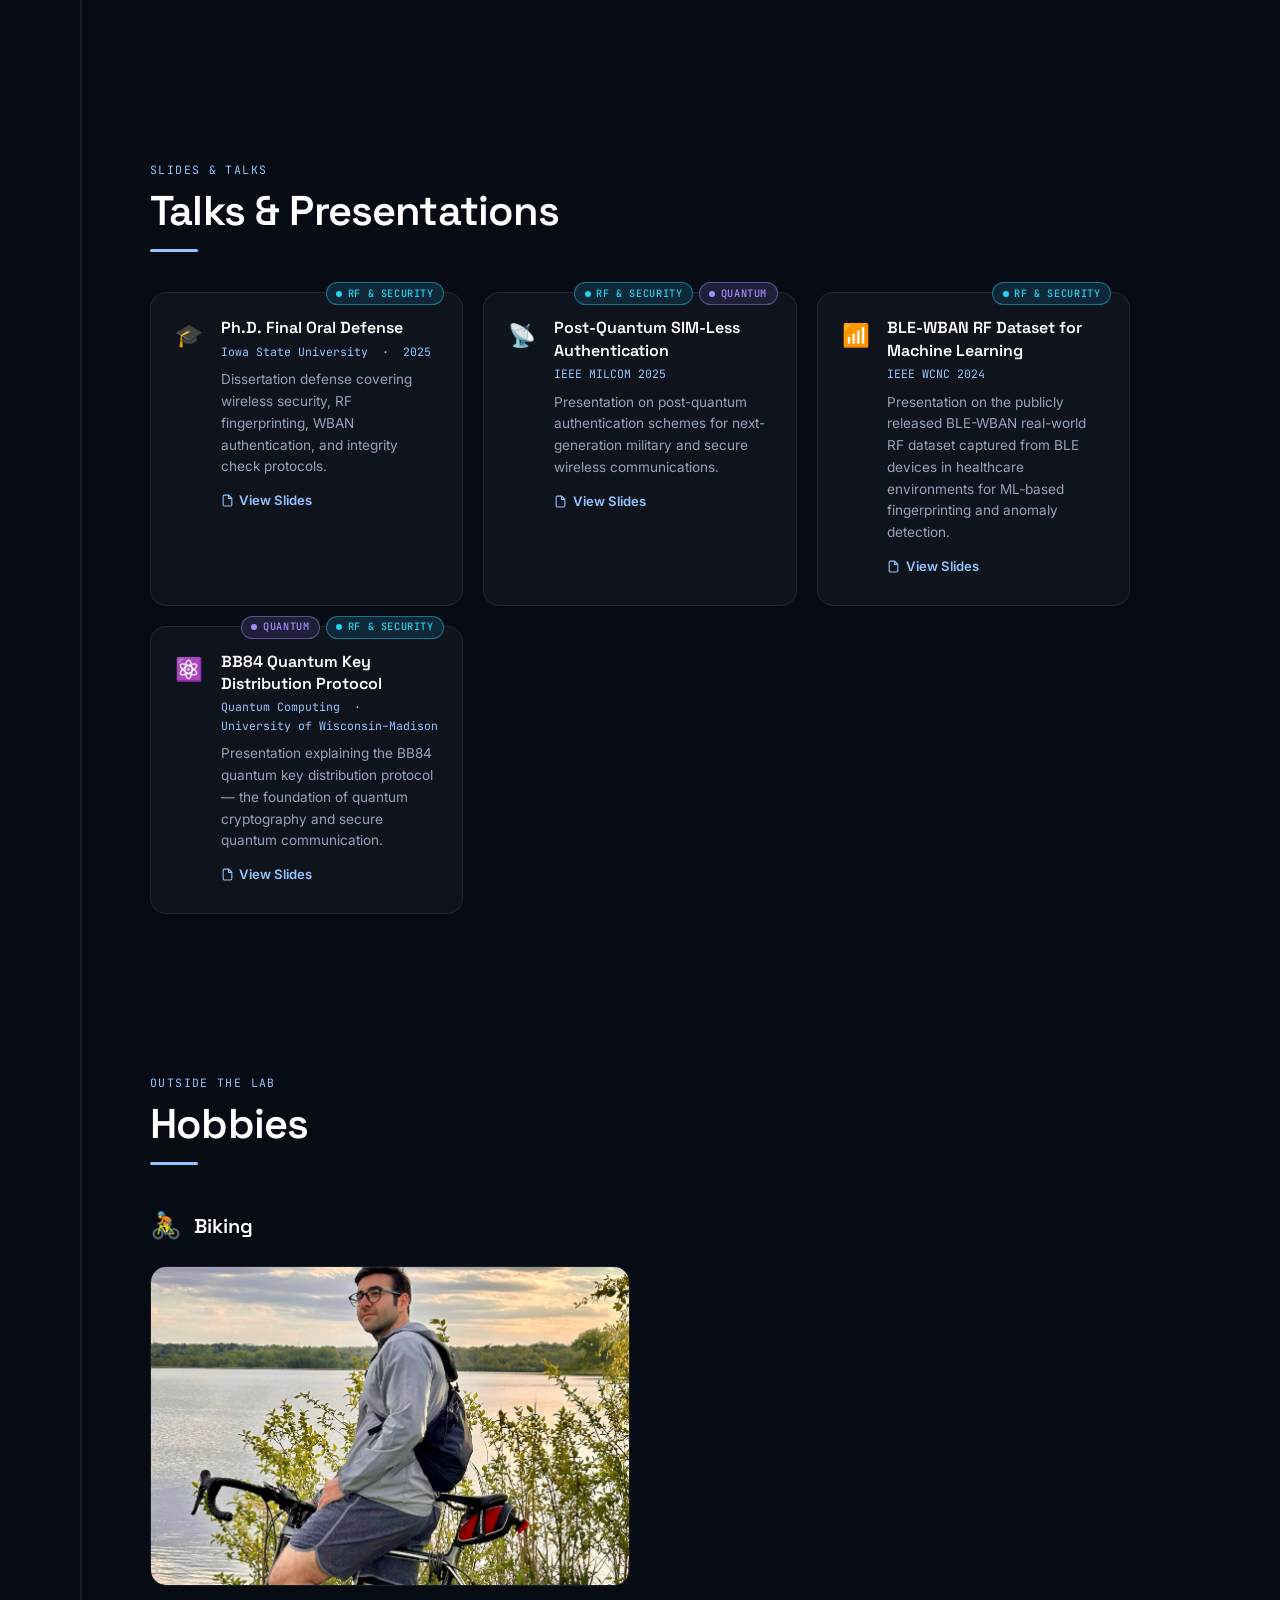
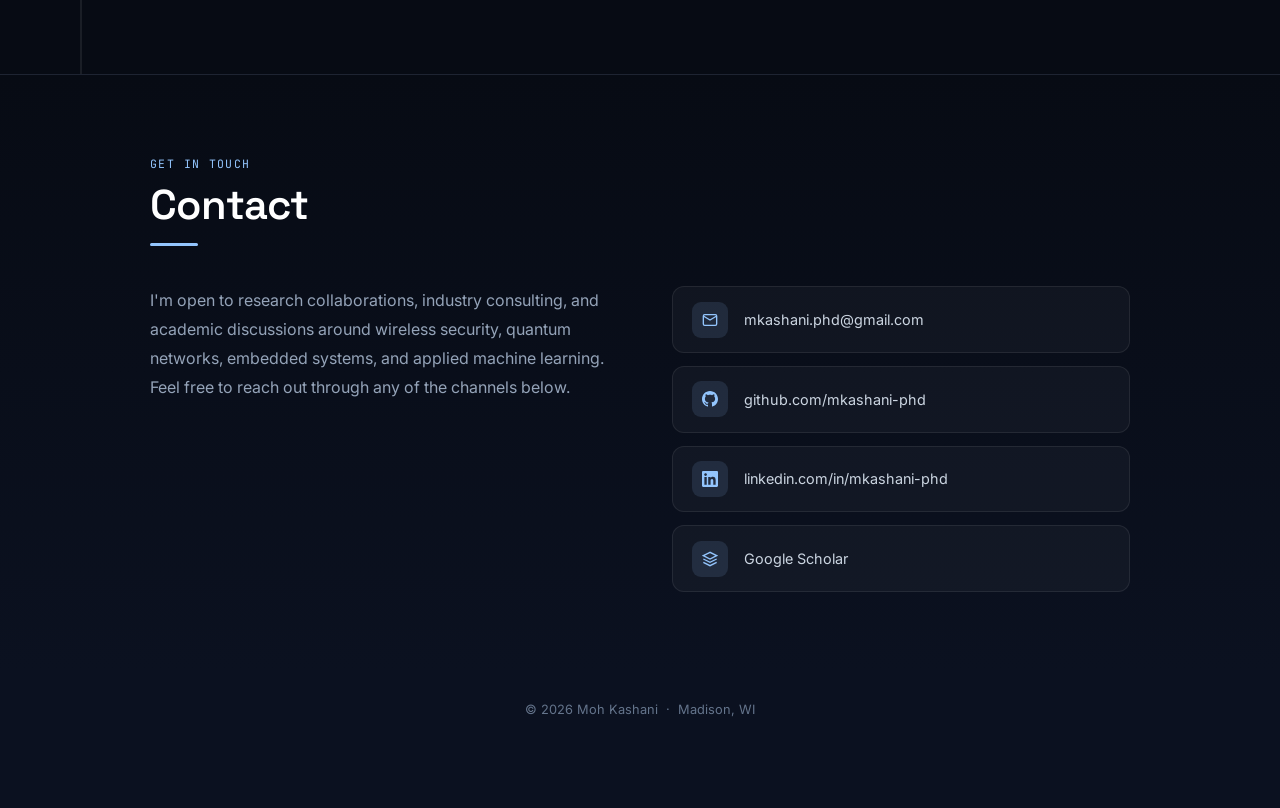
==== commit 3d8cd069: "Show senior design demo video without expanding the card Co-Authored-By: Claude Opus 5.5 <noreply@an" ====
--- a/index.html
+++ b/index.html
@@ -390,7 +390,7 @@
               <li>Designed and built three custom robot cars with digital control systems enabling real-time coordination and response across autonomous agents.</li>
               <li>Applied machine learning to enhance robot navigation and decision-making processes.</li>
             </ul>
-            <div style="margin-top: 1rem;">
+            <div class="project-links" style="margin-top: 1rem;">
               <a href="https://www.youtube.com/watch?v=oB-bbhdsoCk" target="_blank" rel="noopener" class="pub-yt-link">
                 <svg width="13" height="13" viewBox="0 0 24 24" fill="currentColor"><path d="M23.498 6.186a3.016 3.016 0 0 0-2.122-2.136C19.505 3.545 12 3.545 12 3.545s-7.505 0-9.377.505A3.017 3.017 0 0 0 .502 6.186C0 8.07 0 12 0 12s0 3.93.502 5.814a3.016 3.016 0 0 0 2.122 2.136c1.871.505 9.376.505 9.376.505s7.505 0 9.377-.505a3.015 3.015 0 0 0 2.122-2.136C24 15.93 24 12 24 12s0-3.93-.502-5.814zM9.545 15.568V8.432L15.818 12l-6.273 3.568z"/></svg>
                 Watch Demo — Platoon Formation Control
